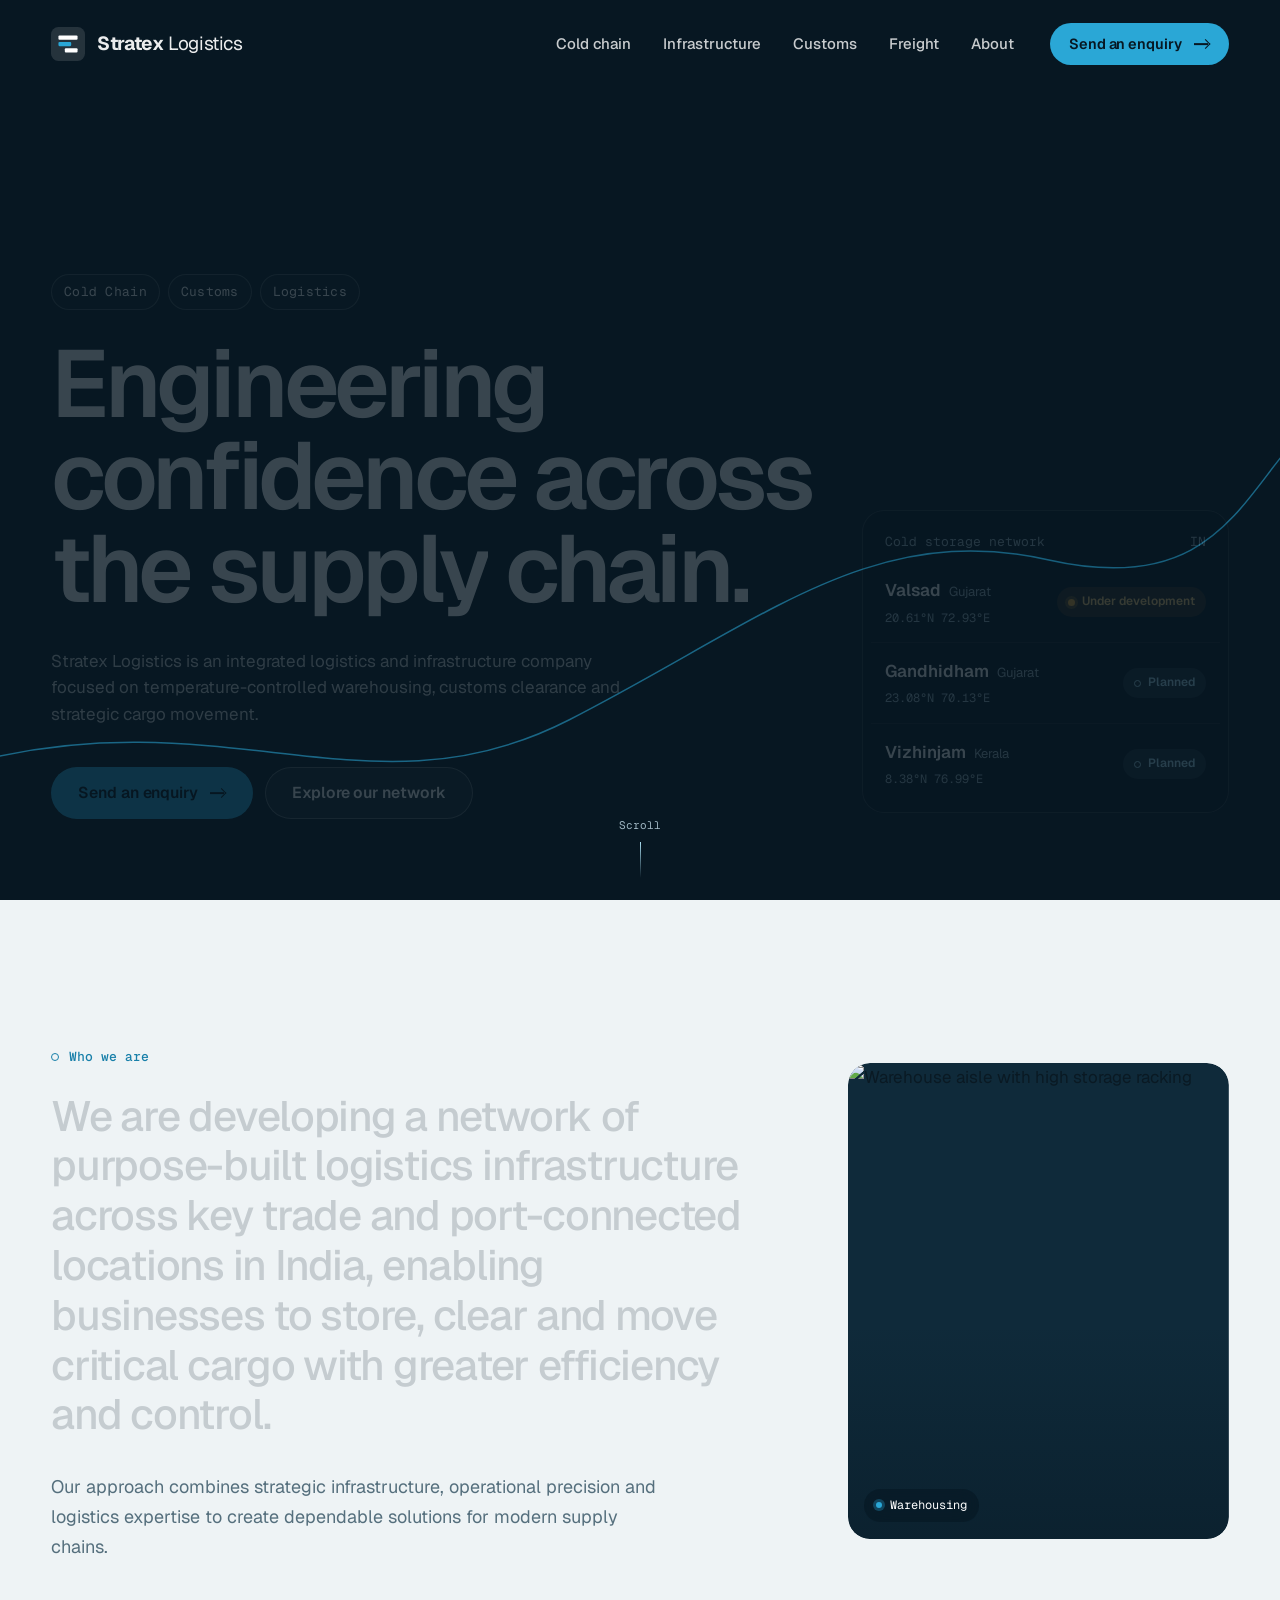
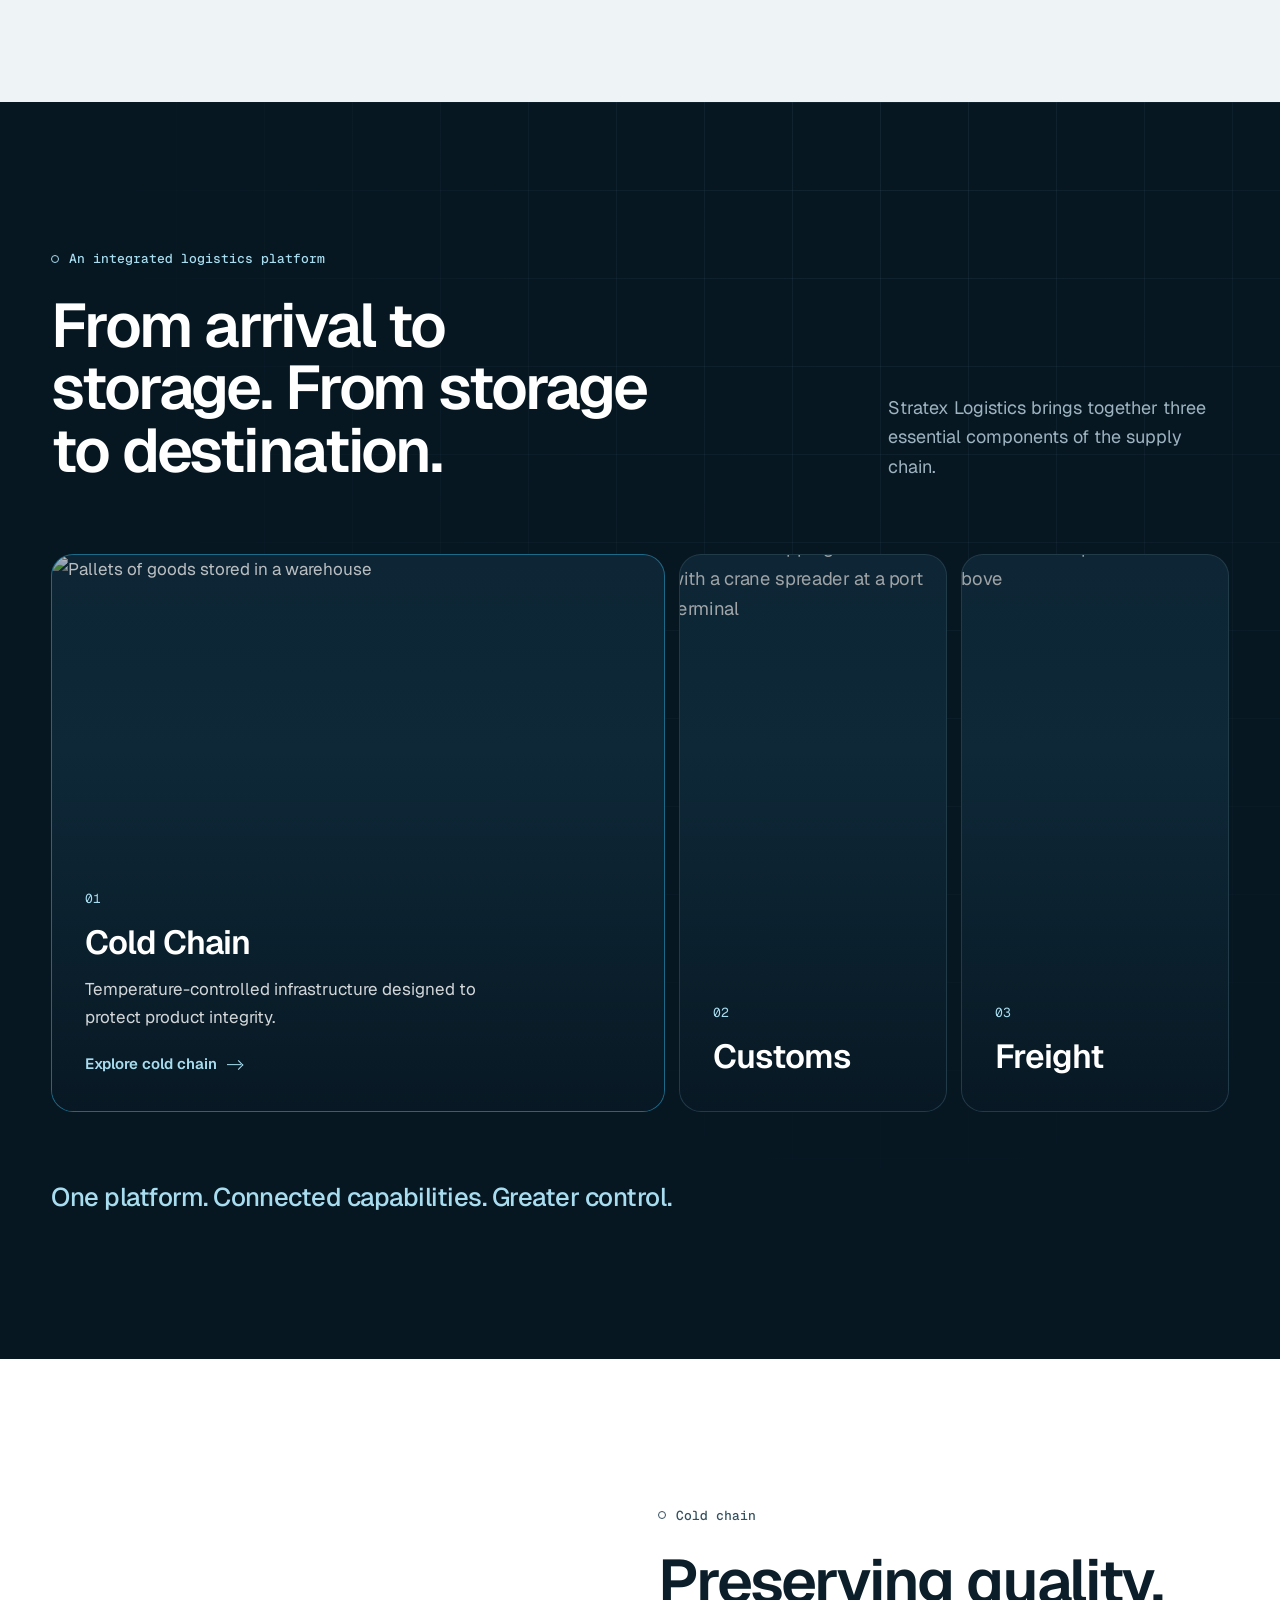
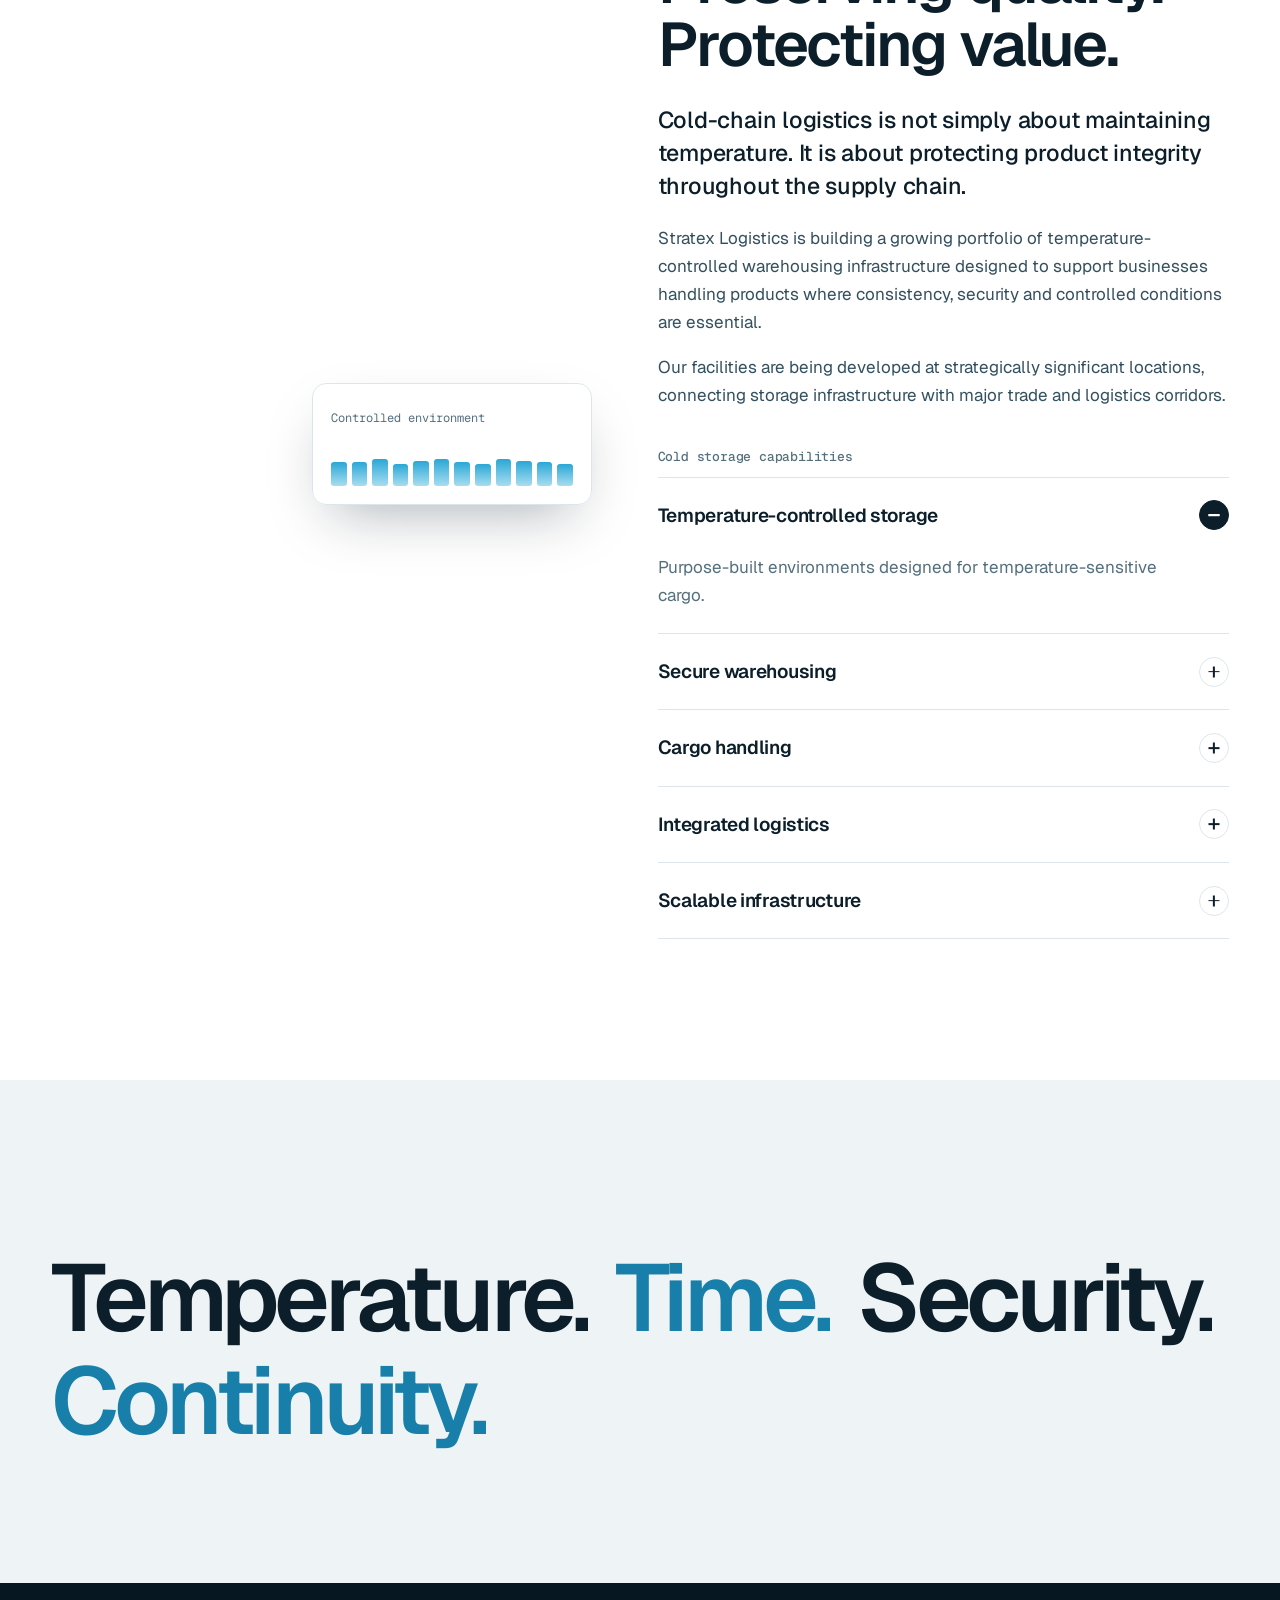
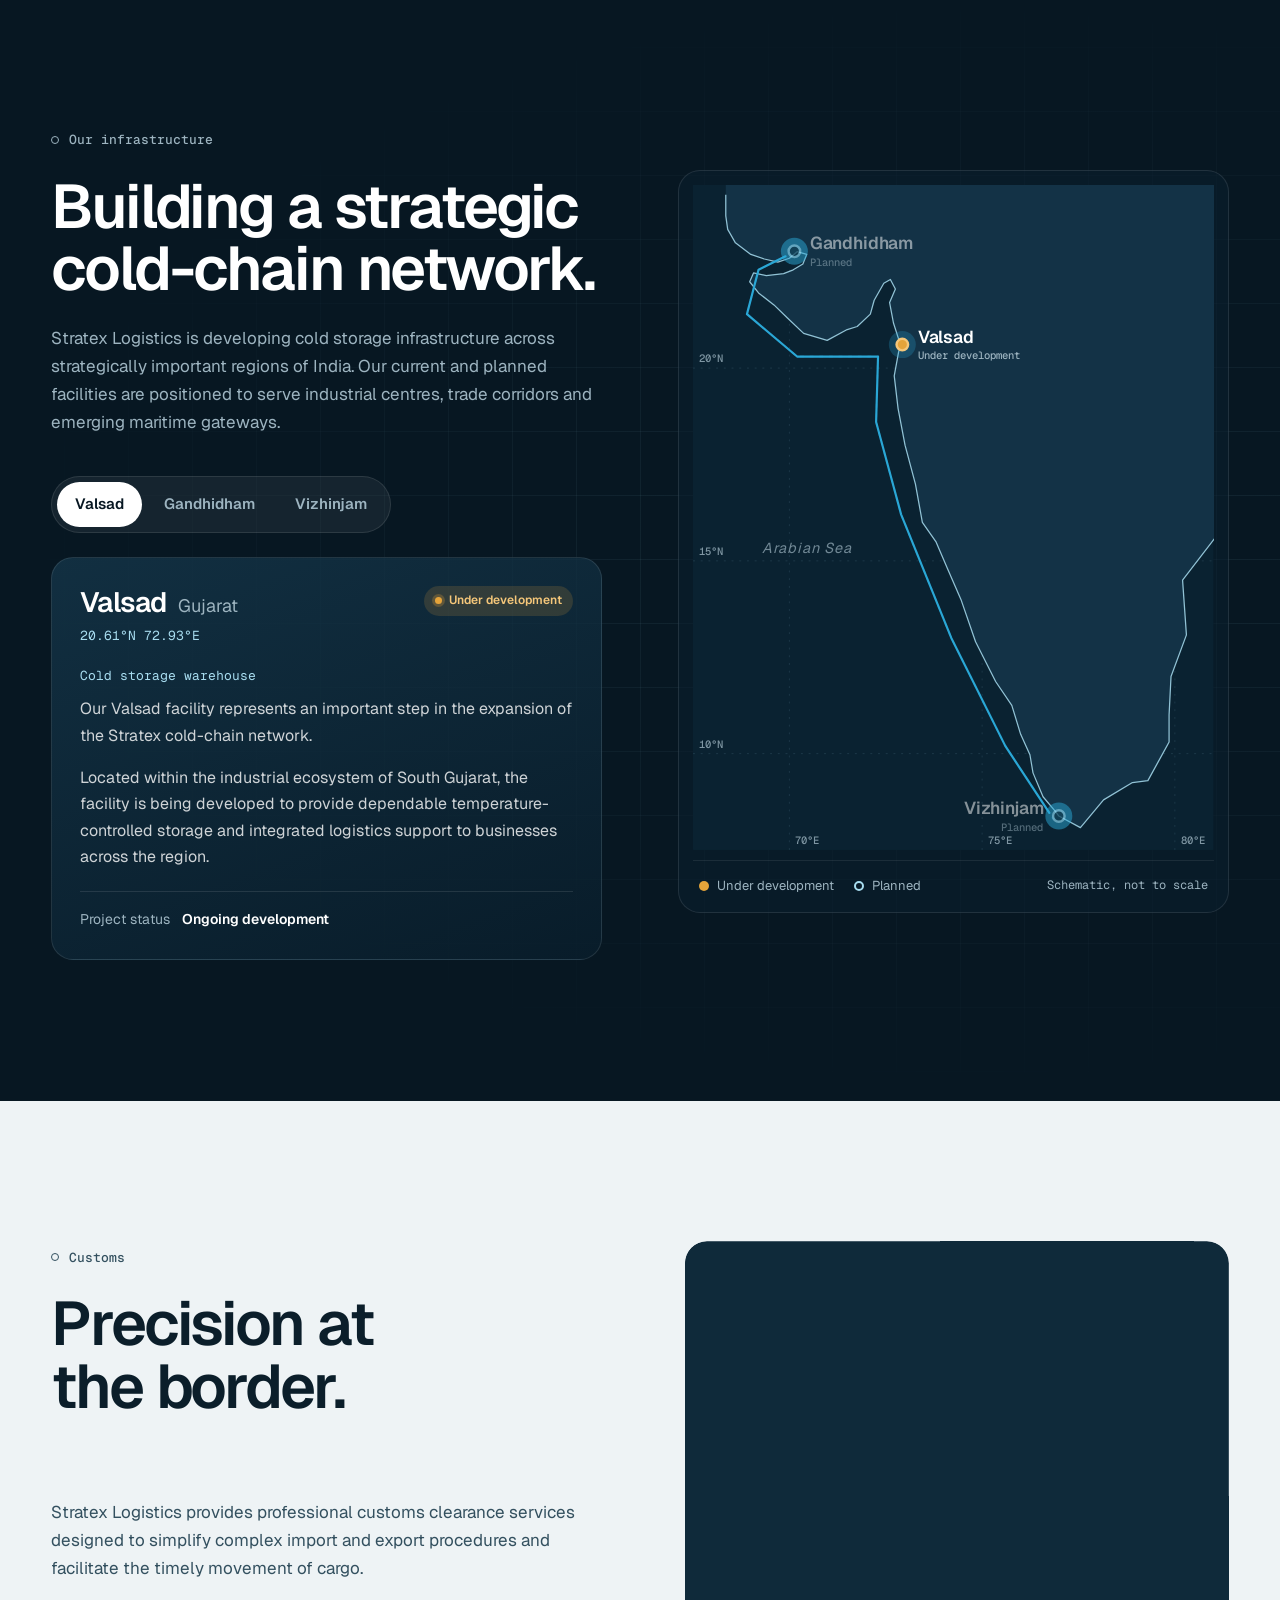
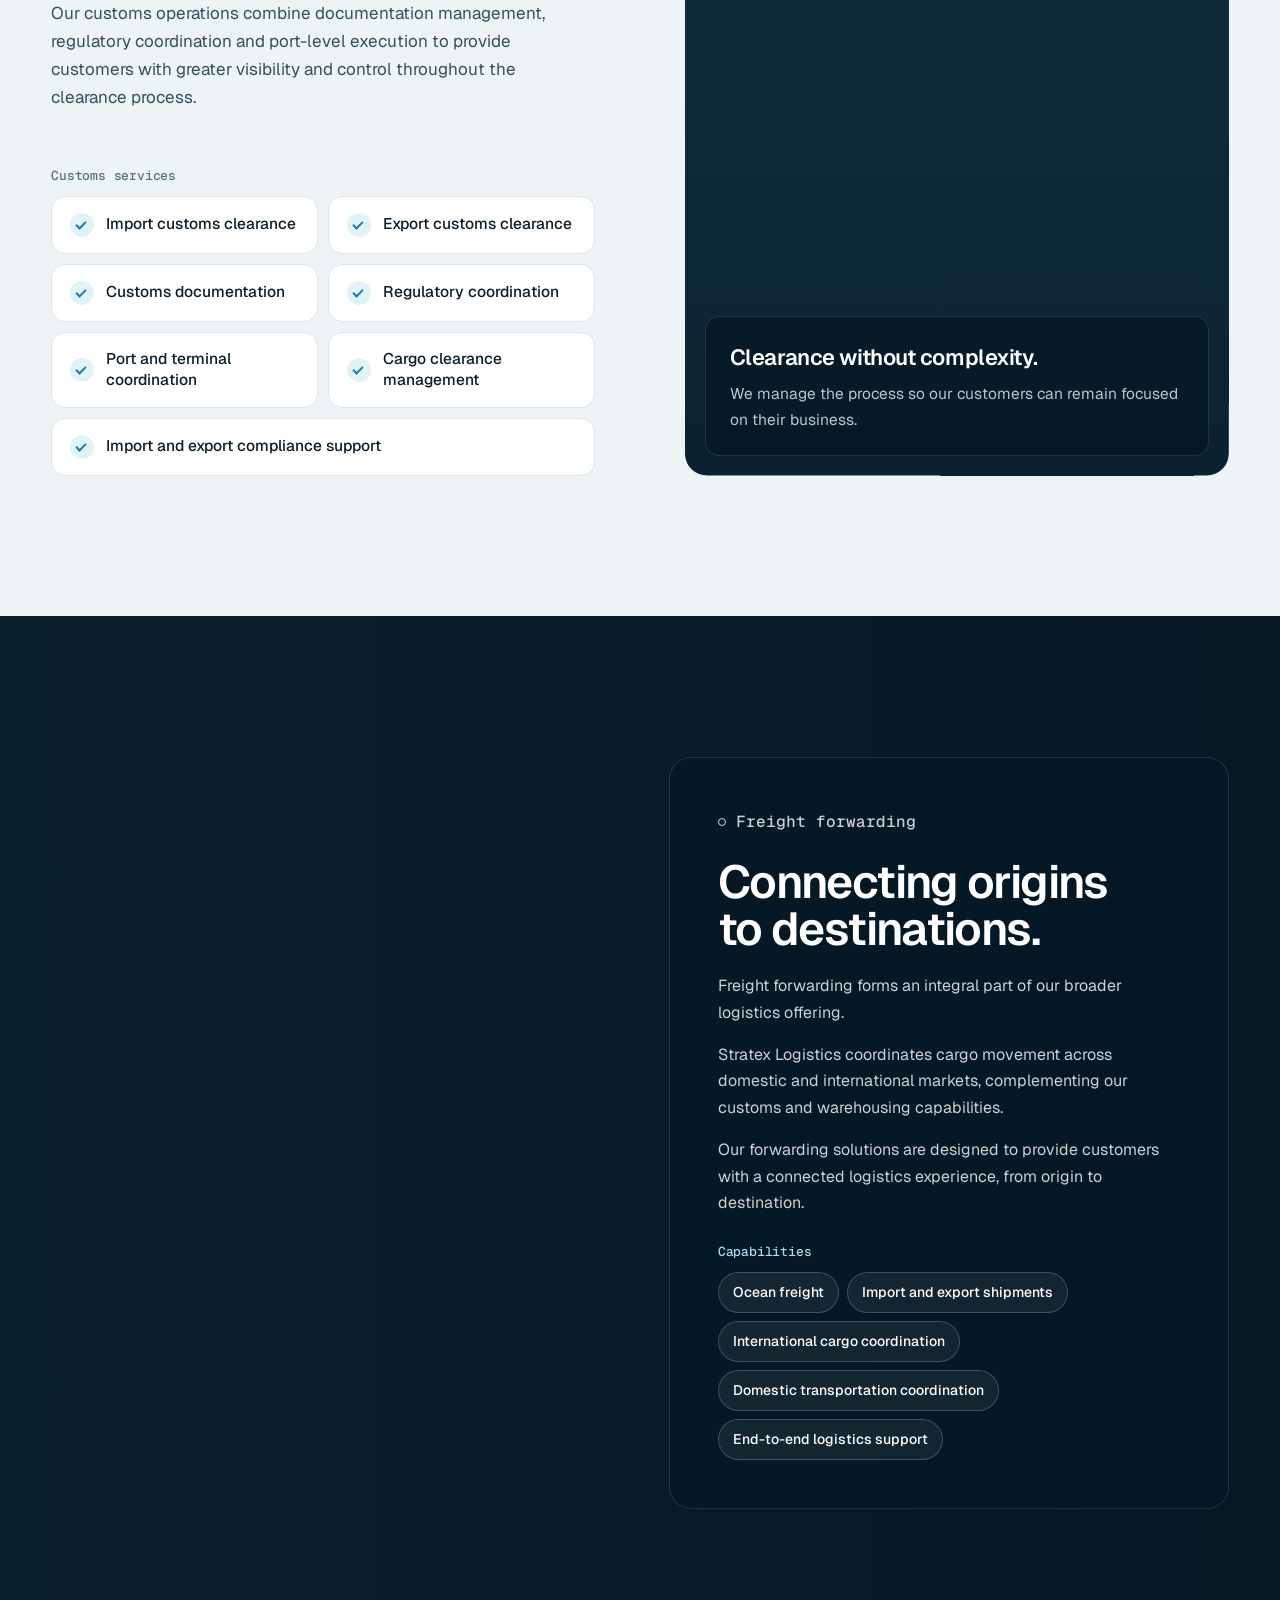
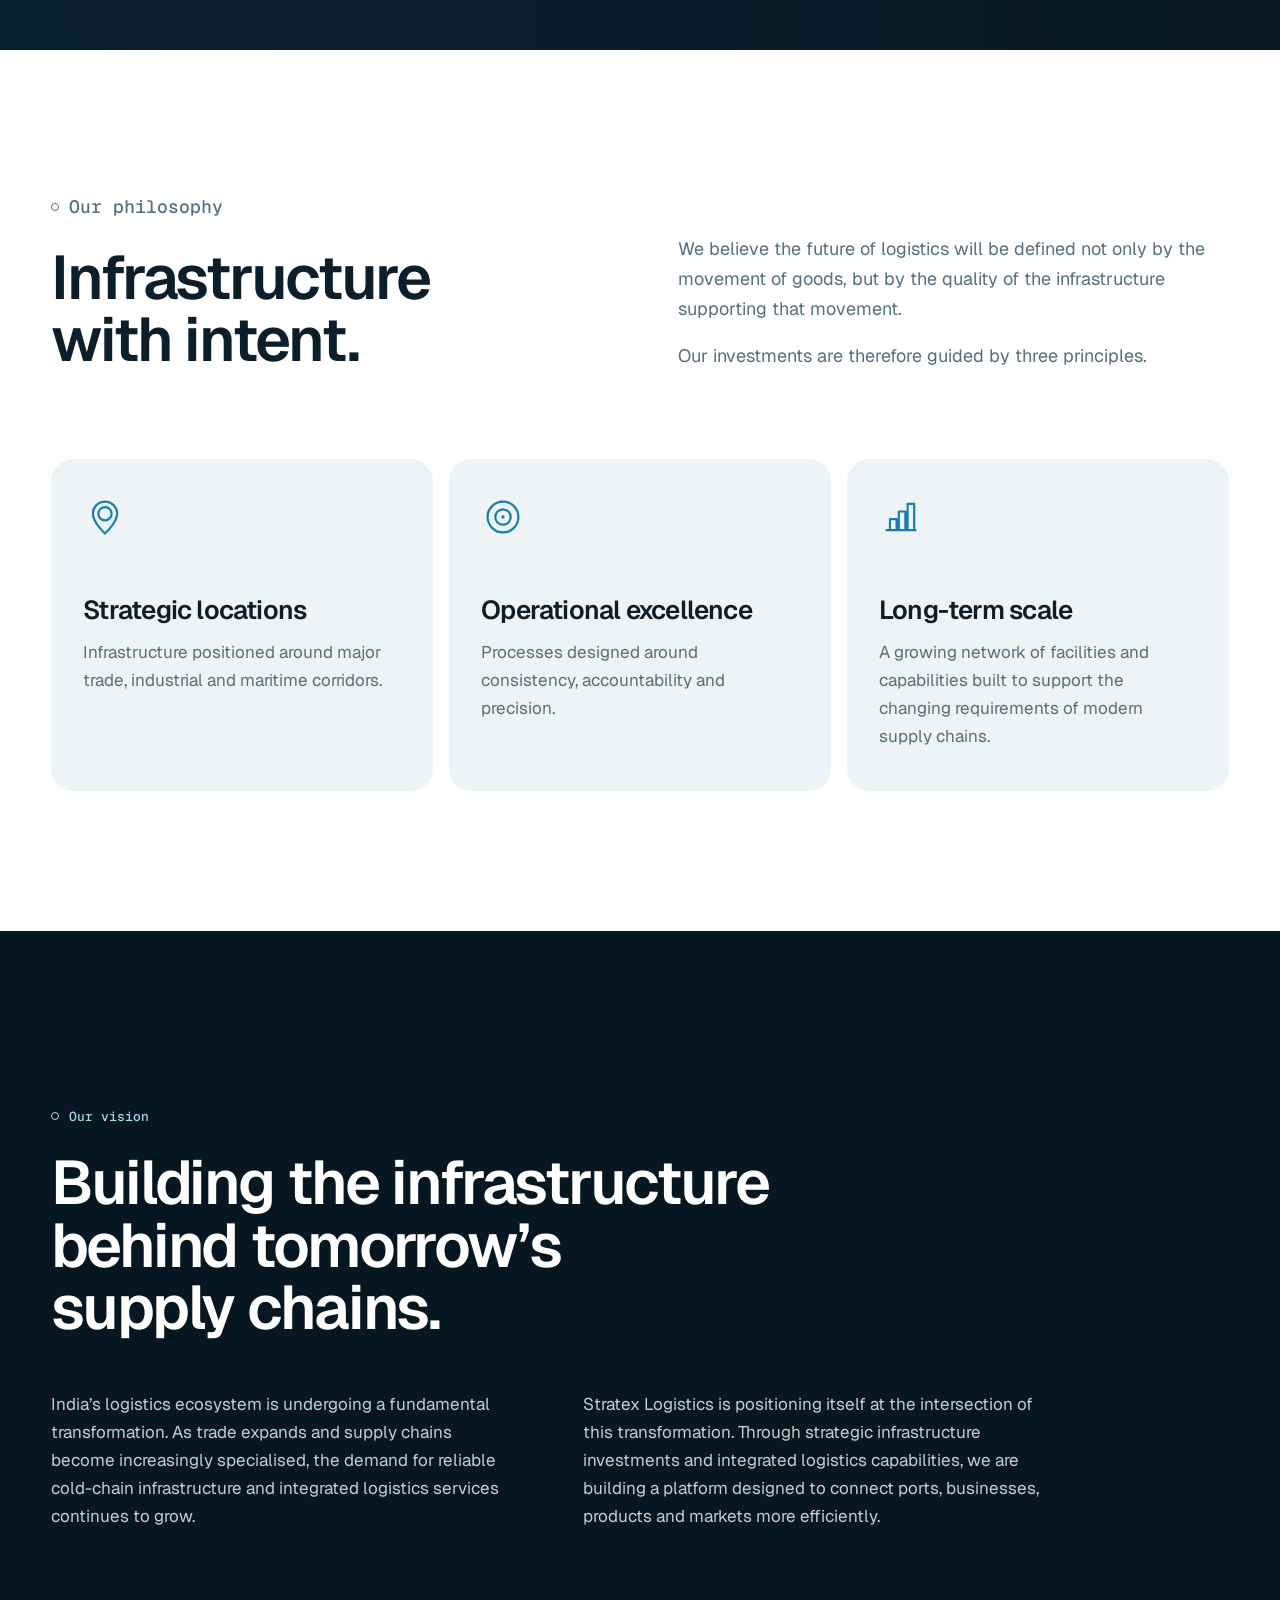
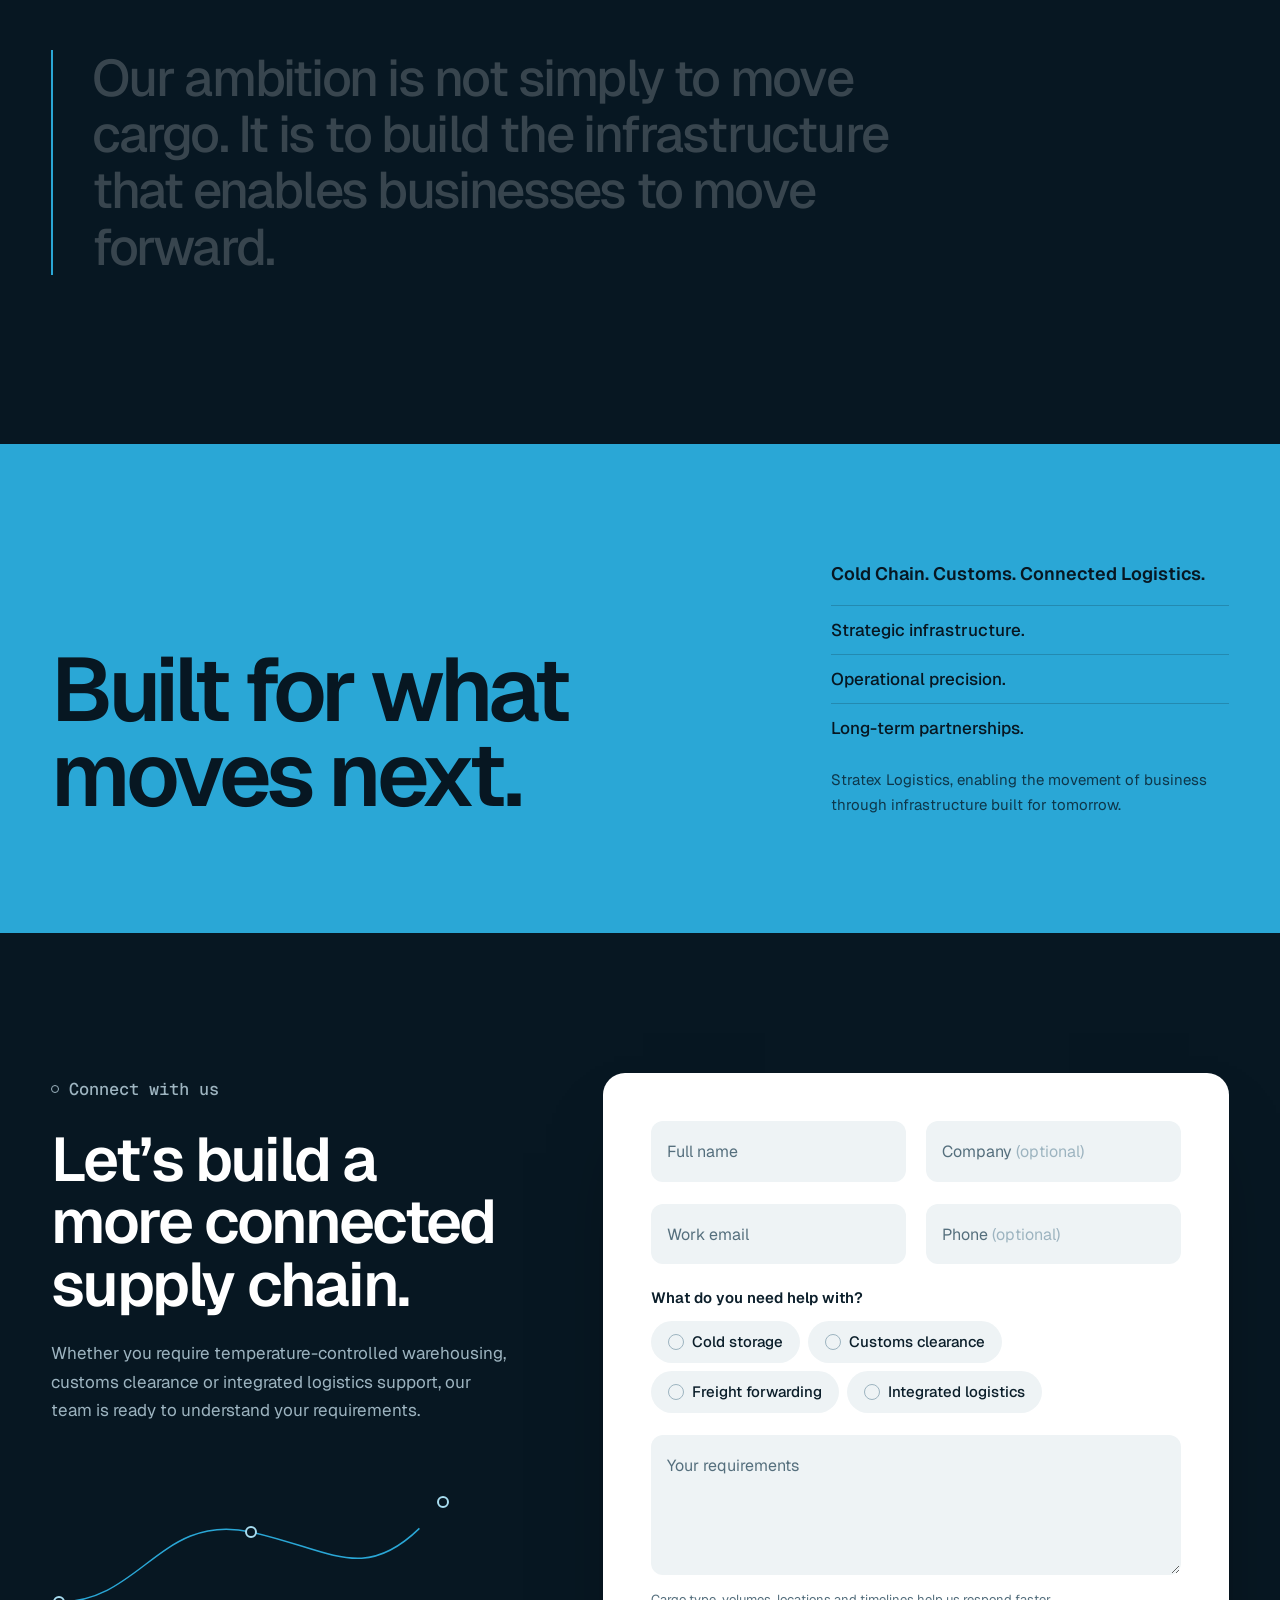
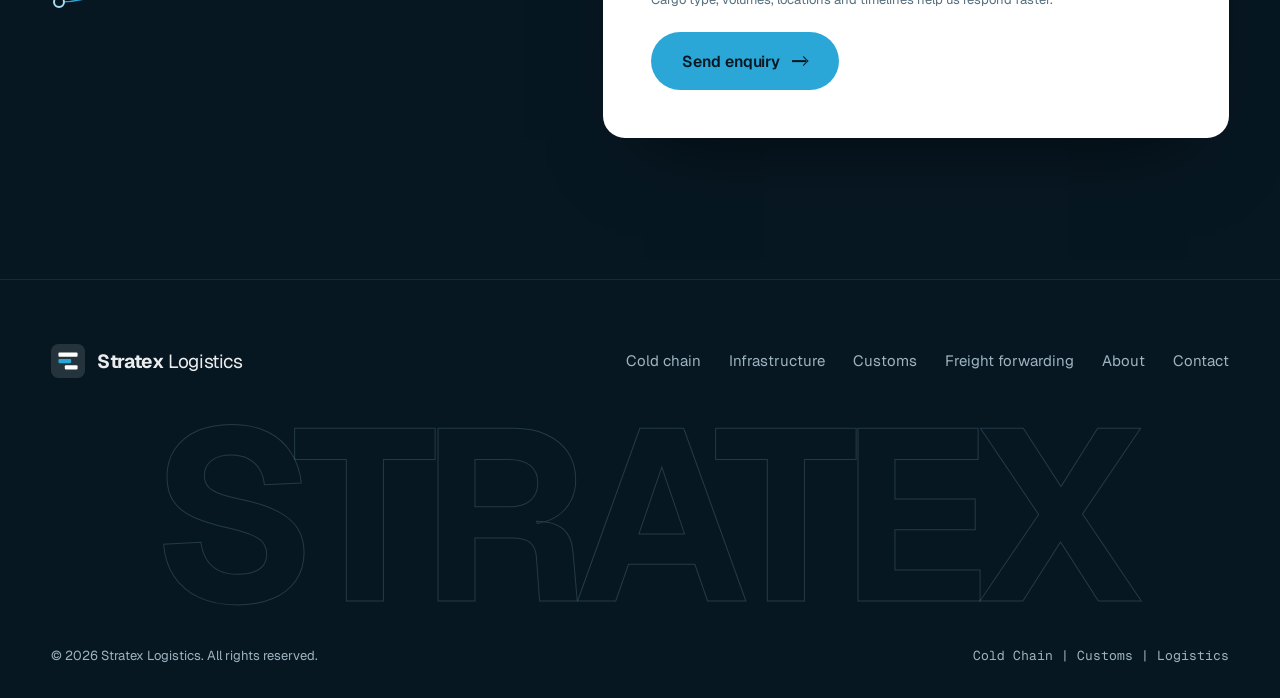
==== index.html @ 513c2341 "Initial site Co-Authored-By: Claude Opus 5.5 <noreply@anthropic.com>" ====
<!doctype html>
<html lang="en">
<head>
  <meta charset="utf-8">
  <meta name="viewport" content="width=device-width, initial-scale=1, viewport-fit=cover">
  <title>Stratex Logistics | Cold Chain, Customs and Freight Logistics in India</title>
  <meta name="description" content="Stratex Logistics is an integrated logistics and infrastructure company focused on temperature-controlled warehousing, customs clearance and strategic cargo movement across key trade and port-connected locations in India.">
  <link rel="canonical" href="https://stratexlogistics.com/">
  <meta name="theme-color" content="#071722">

  <meta property="og:type" content="website">
  <meta property="og:site_name" content="Stratex Logistics">
  <meta property="og:title" content="Stratex Logistics | Engineering confidence across the supply chain">
  <meta property="og:description" content="Temperature-controlled warehousing, customs clearance and freight forwarding across India's trade and port corridors.">
  <meta property="og:url" content="https://stratexlogistics.com/">
  <meta property="og:image" content="https://images.unsplash.com/photo-1508404999913-79a3a2e75437?auto=format&fit=crop&q=72&w=1200&h=630">
  <meta name="twitter:card" content="summary_large_image">

  <link rel="icon" href="favicon.svg" type="image/svg+xml">
  <link rel="preconnect" href="https://fonts.googleapis.com">
  <link rel="preconnect" href="https://fonts.gstatic.com" crossorigin>
  <link rel="preconnect" href="https://images.unsplash.com">
  <link href="https://fonts.googleapis.com/css2?family=Geist:wght@300..700&family=Geist+Mono:wght@400;500&display=swap" rel="stylesheet">
  <link rel="stylesheet" href="styles.css">

  <script>
    document.documentElement.classList.add('js');
    if (!window.matchMedia('(prefers-reduced-motion: reduce)').matches) document.documentElement.classList.add('motion');
  </script>

  <script type="application/ld+json">
  {
    "@context": "https://schema.org",
    "@graph": [
      {
        "@type": "Organization",
        "@id": "https://stratexlogistics.com/#org",
        "name": "Stratex Logistics",
        "url": "https://stratexlogistics.com/",
        "logo": "https://stratexlogistics.com/favicon.svg",
        "slogan": "Built for what moves next.",
        "description": "Integrated logistics and infrastructure company focused on temperature-controlled warehousing, customs clearance and strategic cargo movement in India."
      },
      {
        "@type": "WebSite",
        "url": "https://stratexlogistics.com/",
        "name": "Stratex Logistics",
        "publisher": { "@id": "https://stratexlogistics.com/#org" }
      },
      { "@type": "Service", "serviceType": "Cold chain and temperature-controlled warehousing", "provider": { "@id": "https://stratexlogistics.com/#org" }, "areaServed": "IN" },
      { "@type": "Service", "serviceType": "Customs clearance", "provider": { "@id": "https://stratexlogistics.com/#org" }, "areaServed": "IN" },
      { "@type": "Service", "serviceType": "Freight forwarding", "provider": { "@id": "https://stratexlogistics.com/#org" }, "areaServed": "IN" }
    ]
  }
  </script>
</head>
<body>
  <a class="skip" href="#main">Skip to content</a>

  <!-- ============ HEADER ============ -->
  <header class="header" id="header">
    <div class="wrap header-inner">
      <a class="brand" href="#top" aria-label="Stratex Logistics home">
        <svg class="brand-mark" viewBox="0 0 32 32" aria-hidden="true"><rect width="32" height="32" rx="7" fill="currentColor" opacity=".12"/><rect x="7" y="8" width="18" height="4" rx="1" fill="currentColor"/><rect x="7" y="14" width="12" height="4" rx="1" fill="#2AA7D6"/><rect x="13" y="20" width="12" height="4" rx="1" fill="currentColor"/></svg>
        <span class="brand-text"><strong>Stratex</strong> Logistics</span>
      </a>

      <nav class="nav" id="nav" aria-label="Main">
        <ul class="nav-list">
          <li><a href="#cold-chain" data-nav>Cold chain</a></li>
          <li><a href="#infrastructure" data-nav>Infrastructure</a></li>
          <li><a href="#customs" data-nav>Customs</a></li>
          <li><a href="#freight" data-nav>Freight</a></li>
          <li><a href="#about" data-nav>About</a></li>
        </ul>
        <span class="nav-indicator" aria-hidden="true"></span>
        <a class="btn btn-accent btn-sm nav-cta" href="#contact">Send an enquiry <span class="arrow" aria-hidden="true"></span></a>
      </nav>

      <button class="menu-btn" id="menu-btn" aria-expanded="false" aria-controls="nav">
        <span class="menu-lines" aria-hidden="true"></span><span class="sr-only">Menu</span>
      </button>
    </div>
  </header>

  <main id="main">

    <!-- ============ HERO ============ -->
    <section class="hero" id="top" aria-labelledby="hero-title">
      <div class="hero-media" aria-hidden="true">
        <img src="https://images.unsplash.com/photo-1508404999913-79a3a2e75437?auto=format&fit=crop&q=72&w=1600" srcset="https://images.unsplash.com/photo-1508404999913-79a3a2e75437?auto=format&fit=crop&q=72&w=640 640w, https://images.unsplash.com/photo-1508404999913-79a3a2e75437?auto=format&fit=crop&q=72&w=1024 1024w, https://images.unsplash.com/photo-1508404999913-79a3a2e75437?auto=format&fit=crop&q=72&w=1600 1600w, https://images.unsplash.com/photo-1508404999913-79a3a2e75437?auto=format&fit=crop&q=72&w=2400 2400w" sizes="100vw" alt="" loading="eager" decoding="async" fetchpriority="high">
      </div>
      <div class="hero-shade" aria-hidden="true"></div>

      <svg class="hero-route" viewBox="0 0 1440 900" preserveAspectRatio="none" aria-hidden="true">
        <path class="hero-route-path" pathLength="1" stroke-dashoffset="1" d="M-20,760 C260,700 420,820 640,720 S980,520 1180,560 S1400,480 1480,420"/>
        <circle class="hero-route-dot" r="4"/>
      </svg>

      <div class="wrap hero-inner">
        <div class="hero-copy">
          <p class="hero-eyebrow" data-hero="eyebrow">
            <span>Cold Chain</span><span>Customs</span><span>Logistics</span>
          </p>
          <h1 id="hero-title" class="hero-title" data-split>Engineering confidence across the supply chain.</h1>
          <p class="hero-lede" data-hero="lede">Stratex Logistics is an integrated logistics and infrastructure company focused on temperature-controlled warehousing, customs clearance and strategic cargo movement.</p>
          <div class="hero-actions" data-hero="cta">
            <a class="btn btn-accent" href="#contact">Send an enquiry <span class="arrow" aria-hidden="true"></span></a>
            <a class="btn btn-glass" href="#infrastructure">Explore our network</a>
          </div>
        </div>

        <aside class="manifest" data-hero="manifest" aria-label="Cold storage network at a glance">
          <div class="manifest-head">
            <span>Cold storage network</span>
            <span class="mono">IN</span>
          </div>
          <ol class="manifest-list">
            <li>
              <a href="#infrastructure" data-site-link="valsad">
                <span class="m-name">Valsad<small>Gujarat</small></span>
                <span class="m-coord mono">20.61°N 72.93°E</span>
                <span class="pill pill-dev">Under development</span>
              </a>
            </li>
            <li>
              <a href="#infrastructure" data-site-link="gandhidham">
                <span class="m-name">Gandhidham<small>Gujarat</small></span>
                <span class="m-coord mono">23.08°N 70.13°E</span>
                <span class="pill pill-planned">Planned</span>
              </a>
            </li>
            <li>
              <a href="#infrastructure" data-site-link="vizhinjam">
                <span class="m-name">Vizhinjam<small>Kerala</small></span>
                <span class="m-coord mono">8.38°N 76.99°E</span>
                <span class="pill pill-planned">Planned</span>
              </a>
            </li>
          </ol>
        </aside>
      </div>

      <a class="scroll-cue" href="#intro" data-hero="cue"><span class="mono">Scroll</span><span class="scroll-line" aria-hidden="true"></span></a>
    </section>

    <!-- ============ INTRO ============ -->
    <section class="intro" id="intro" aria-label="Introduction">
      <div class="wrap intro-grid">
        <div class="intro-text">
          <p class="tag" data-reveal>Who we are</p>
          <p class="scrub" data-scrub>We are developing a network of purpose-built logistics infrastructure across key trade and port-connected locations in India, enabling businesses to store, clear and move critical cargo with greater efficiency and control.</p>
          <p class="intro-sub" data-reveal>Our approach combines strategic infrastructure, operational precision and logistics expertise to create dependable solutions for modern supply chains.</p>
        </div>
        <figure class="intro-figure img-frame" data-reveal-img>
          <img src="https://images.unsplash.com/photo-1749244768351-2726dc23d26c?auto=format&fit=crop&q=72&w=1600" srcset="https://images.unsplash.com/photo-1749244768351-2726dc23d26c?auto=format&fit=crop&q=72&w=640 640w, https://images.unsplash.com/photo-1749244768351-2726dc23d26c?auto=format&fit=crop&q=72&w=1024 1024w, https://images.unsplash.com/photo-1749244768351-2726dc23d26c?auto=format&fit=crop&q=72&w=1600 1600w, https://images.unsplash.com/photo-1749244768351-2726dc23d26c?auto=format&fit=crop&q=72&w=2400 2400w" sizes="(max-width: 960px) 100vw, 34vw" alt="Warehouse aisle with high storage racking" loading="lazy" decoding="async">
          <figcaption class="img-label mono"><span class="blink" aria-hidden="true"></span>Warehousing</figcaption>
        </figure>
      </div>
    </section>

    <!-- ============ PLATFORM / SERVICES ============ -->
    <section class="platform" id="services" aria-labelledby="platform-title">
      <div class="wrap">
        <div class="platform-head">
          <div>
            <p class="tag tag-light" data-reveal>An integrated logistics platform</p>
            <h2 id="platform-title" data-reveal>From arrival to storage. From storage to destination.</h2>
          </div>
          <p class="platform-intro" data-reveal>Stratex Logistics brings together three essential components of the supply chain.</p>
        </div>

        <div class="panels" data-panels>
          <a class="panel is-active" href="#cold-chain" data-panel>
            <div class="panel-media"><img src="https://images.unsplash.com/photo-1741655262435-4890ab9918fa?auto=format&fit=crop&q=72&w=1600" srcset="https://images.unsplash.com/photo-1741655262435-4890ab9918fa?auto=format&fit=crop&q=72&w=640 640w, https://images.unsplash.com/photo-1741655262435-4890ab9918fa?auto=format&fit=crop&q=72&w=1024 1024w, https://images.unsplash.com/photo-1741655262435-4890ab9918fa?auto=format&fit=crop&q=72&w=1600 1600w, https://images.unsplash.com/photo-1741655262435-4890ab9918fa?auto=format&fit=crop&q=72&w=2400 2400w" sizes="(max-width: 960px) 100vw, 50vw" alt="Pallets of goods stored in a warehouse" loading="lazy" decoding="async"></div>
            <div class="panel-body">
              <span class="panel-index mono">01</span>
              <h3>Cold Chain</h3>
              <div class="panel-more"><div><p>Temperature-controlled infrastructure designed to protect product integrity.</p>
              <span class="panel-link">Explore cold chain <span class="arrow" aria-hidden="true"></span></span></div></div>
            </div>
          </a>
          <a class="panel" href="#customs" data-panel>
            <div class="panel-media"><img src="https://images.unsplash.com/photo-1703227373720-cff89520dd31?auto=format&fit=crop&q=72&w=1600" srcset="https://images.unsplash.com/photo-1703227373720-cff89520dd31?auto=format&fit=crop&q=72&w=640 640w, https://images.unsplash.com/photo-1703227373720-cff89520dd31?auto=format&fit=crop&q=72&w=1024 1024w, https://images.unsplash.com/photo-1703227373720-cff89520dd31?auto=format&fit=crop&q=72&w=1600 1600w, https://images.unsplash.com/photo-1703227373720-cff89520dd31?auto=format&fit=crop&q=72&w=2400 2400w" sizes="(max-width: 960px) 100vw, 50vw" alt="Stacked shipping containers with a crane spreader at a port terminal" loading="lazy" decoding="async"></div>
            <div class="panel-body">
              <span class="panel-index mono">02</span>
              <h3>Customs</h3>
              <div class="panel-more"><div><p>Specialised clearance capabilities designed to simplify international trade.</p>
              <span class="panel-link">Explore customs <span class="arrow" aria-hidden="true"></span></span></div></div>
            </div>
          </a>
          <a class="panel" href="#freight" data-panel>
            <div class="panel-media"><img src="https://images.unsplash.com/photo-1724597500306-a4cbb7d1324e?auto=format&fit=crop&q=72&w=1600" srcset="https://images.unsplash.com/photo-1724597500306-a4cbb7d1324e?auto=format&fit=crop&q=72&w=640 640w, https://images.unsplash.com/photo-1724597500306-a4cbb7d1324e?auto=format&fit=crop&q=72&w=1024 1024w, https://images.unsplash.com/photo-1724597500306-a4cbb7d1324e?auto=format&fit=crop&q=72&w=1600 1600w, https://images.unsplash.com/photo-1724597500306-a4cbb7d1324e?auto=format&fit=crop&q=72&w=2400 2400w" sizes="(max-width: 960px) 100vw, 50vw" alt="Container ship at sea seen from above" loading="lazy" decoding="async"></div>
            <div class="panel-body">
              <span class="panel-index mono">03</span>
              <h3>Freight</h3>
              <div class="panel-more"><div><p>Coordinated cargo movement connecting origin, destination and every critical point in between.</p>
              <span class="panel-link">Explore freight <span class="arrow" aria-hidden="true"></span></span></div></div>
            </div>
          </a>
        </div>

        <p class="platform-tagline" data-reveal>One platform. Connected capabilities. Greater control.</p>
      </div>
    </section>

    <!-- ============ COLD CHAIN ============ -->
    <section class="cold" id="cold-chain" aria-labelledby="cold-title">
      <div class="wrap cold-grid">
        <div class="cold-media">
          <figure class="img-frame cold-figure" data-reveal-img data-parallax>
            <img src="https://images.unsplash.com/photo-1741655262435-4890ab9918fa?auto=format&fit=crop&q=72&w=1600" srcset="https://images.unsplash.com/photo-1741655262435-4890ab9918fa?auto=format&fit=crop&q=72&w=640 640w, https://images.unsplash.com/photo-1741655262435-4890ab9918fa?auto=format&fit=crop&q=72&w=1024 1024w, https://images.unsplash.com/photo-1741655262435-4890ab9918fa?auto=format&fit=crop&q=72&w=1600 1600w, https://images.unsplash.com/photo-1741655262435-4890ab9918fa?auto=format&fit=crop&q=72&w=2400 2400w" sizes="(max-width: 960px) 100vw, 45vw" alt="Pallets of goods stored in a warehouse" loading="lazy" decoding="async">
          </figure>
          <div class="temp-card" data-reveal aria-hidden="true">
            <span class="mono">Controlled environment</span>
            <div class="temp-bars"><i></i><i></i><i></i><i></i><i></i><i></i><i></i><i></i><i></i><i></i><i></i><i></i></div>
          </div>
        </div>

        <div class="cold-content">
          <p class="tag" data-reveal>Cold chain</p>
          <h2 id="cold-title" data-reveal>Preserving quality. Protecting value.</h2>
          <p class="statement" data-reveal>Cold-chain logistics is not simply about maintaining temperature. It is about protecting product integrity throughout the supply chain.</p>
          <p data-reveal>Stratex Logistics is building a growing portfolio of temperature-controlled warehousing infrastructure designed to support businesses handling products where consistency, security and controlled conditions are essential.</p>
          <p data-reveal>Our facilities are being developed at strategically significant locations, connecting storage infrastructure with major trade and logistics corridors.</p>

          <h3 class="list-head" data-reveal>Cold storage capabilities</h3>
          <div class="accordion" data-accordion data-reveal>
            <div class="acc-item">
              <h4><button class="acc-btn" aria-expanded="true" aria-controls="acc-1" id="acc-1-btn">Temperature-controlled storage<span class="acc-icon" aria-hidden="true"></span></button></h4>
              <div class="acc-panel" id="acc-1" role="region" aria-labelledby="acc-1-btn"><p>Purpose-built environments designed for temperature-sensitive cargo.</p></div>
            </div>
            <div class="acc-item">
              <h4><button class="acc-btn" aria-expanded="false" aria-controls="acc-2" id="acc-2-btn">Secure warehousing<span class="acc-icon" aria-hidden="true"></span></button></h4>
              <div class="acc-panel" id="acc-2" role="region" aria-labelledby="acc-2-btn" hidden><p>Controlled facilities designed around product protection and operational reliability.</p></div>
            </div>
            <div class="acc-item">
              <h4><button class="acc-btn" aria-expanded="false" aria-controls="acc-3" id="acc-3-btn">Cargo handling<span class="acc-icon" aria-hidden="true"></span></button></h4>
              <div class="acc-panel" id="acc-3" role="region" aria-labelledby="acc-3-btn" hidden><p>Structured inbound and outbound processes for efficient movement of goods.</p></div>
            </div>
            <div class="acc-item">
              <h4><button class="acc-btn" aria-expanded="false" aria-controls="acc-4" id="acc-4-btn">Integrated logistics<span class="acc-icon" aria-hidden="true"></span></button></h4>
              <div class="acc-panel" id="acc-4" role="region" aria-labelledby="acc-4-btn" hidden><p>Seamless coordination between warehousing, customs, transportation and distribution.</p></div>
            </div>
            <div class="acc-item">
              <h4><button class="acc-btn" aria-expanded="false" aria-controls="acc-5" id="acc-5-btn">Scalable infrastructure<span class="acc-icon" aria-hidden="true"></span></button></h4>
              <div class="acc-panel" id="acc-5" role="region" aria-labelledby="acc-5-btn" hidden><p>A growing network designed to support evolving customer requirements.</p></div>
            </div>
          </div>
        </div>
      </div>
    </section>

    <section class="matters" aria-labelledby="matters-title">
      <div class="wrap">
        <h2 id="matters-title" class="matters-title" data-reveal>Built around what matters.</h2>
        <ul class="matters-words" data-words>
          <li><span>Temperature.</span></li>
          <li><span>Time.</span></li>
          <li><span>Security.</span></li>
          <li><span>Continuity.</span></li>
        </ul>
      </div>
    </section>

    <!-- ============ INFRASTRUCTURE ============ -->
    <section class="network" id="infrastructure" aria-labelledby="network-title">
      <div class="network-grid-bg" aria-hidden="true"></div>
      <div class="wrap network-grid">
        <div class="network-copy">
          <p class="tag tag-light" data-reveal>Our infrastructure</p>
          <h2 id="network-title" data-reveal>Building a strategic cold-chain network.</h2>
          <p data-reveal>Stratex Logistics is developing cold storage infrastructure across strategically important regions of India. Our current and planned facilities are positioned to serve industrial centres, trade corridors and emerging maritime gateways.</p>

          <div class="sites" data-reveal>
            <div class="site-tabs" role="tablist" aria-label="Facilities">
              <button role="tab" id="tab-valsad" aria-controls="site-valsad" aria-selected="true" data-site="valsad">Valsad</button>
              <button role="tab" id="tab-gandhidham" aria-controls="site-gandhidham" aria-selected="false" tabindex="-1" data-site="gandhidham">Gandhidham</button>
              <button role="tab" id="tab-vizhinjam" aria-controls="site-vizhinjam" aria-selected="false" tabindex="-1" data-site="vizhinjam">Vizhinjam</button>
            </div>

            <article class="site-panel" role="tabpanel" id="site-valsad" aria-labelledby="tab-valsad">
              <header class="site-head">
                <div>
                  <h3>Valsad <span>Gujarat</span></h3>
                  <p class="mono site-coord">20.61°N 72.93°E</p>
                </div>
                <span class="pill pill-dev">Under development</span>
              </header>
              <p class="site-type">Cold storage warehouse</p>
              <p>Our Valsad facility represents an important step in the expansion of the Stratex cold-chain network.</p>
              <p>Located within the industrial ecosystem of South Gujarat, the facility is being developed to provide dependable temperature-controlled storage and integrated logistics support to businesses across the region.</p>
              <dl class="site-status"><dt>Project status</dt><dd>Ongoing development</dd></dl>
            </article>

            <article class="site-panel" role="tabpanel" id="site-gandhidham" aria-labelledby="tab-gandhidham" hidden>
              <header class="site-head">
                <div>
                  <h3>Gandhidham <span>Gujarat</span></h3>
                  <p class="mono site-coord">23.08°N 70.13°E</p>
                </div>
                <span class="pill pill-planned">Planned infrastructure</span>
              </header>
              <p class="site-type">Cold storage warehouse</p>
              <p>Gandhidham forms a key component of Stratex Logistics’ future infrastructure strategy.</p>
              <p>Our planned cold storage facility is intended to strengthen temperature-controlled logistics capabilities within the wider Kutch and Gujarat trade corridor, supporting cargo connected to the region’s industrial and maritime ecosystem.</p>
              <dl class="site-status"><dt>Project status</dt><dd>Future development</dd></dl>
            </article>

            <article class="site-panel" role="tabpanel" id="site-vizhinjam" aria-labelledby="tab-vizhinjam" hidden>
              <header class="site-head">
                <div>
                  <h3>Vizhinjam <span>Kerala</span></h3>
                  <p class="mono site-coord">8.38°N 76.99°E</p>
                </div>
                <span class="pill pill-planned">Planned infrastructure</span>
              </header>
              <p class="site-type">Cold storage warehouse</p>
              <p>Stratex Logistics is planning a temperature-controlled warehousing facility in Vizhinjam, Thiruvananthapuram.</p>
              <p>Positioned within an emerging maritime gateway, the proposed facility forms part of our long-term strategy to develop specialised cold-chain infrastructure along India’s evolving coastal trade network. The project is intended to support importers, exporters, distributors and businesses requiring dependable temperature-controlled storage and logistics connectivity.</p>
              <dl class="site-status"><dt>Project status</dt><dd>Future development</dd></dl>
            </article>
          </div>
        </div>

        <figure class="network-map" data-map>
          <svg class="chart" viewBox="0 0 540 690" role="img" aria-labelledby="chart-title chart-desc" xmlns="http://www.w3.org/2000/svg">
<title id="chart-title">Stratex Logistics cold storage sites on India's west coast</title>
<desc id="chart-desc">Schematic chart showing Gandhidham and Valsad in Gujarat and Vizhinjam in Kerala, linked by a coastal sea route.</desc>
<rect class="water" width="540" height="690"/>
<g class="grid">
<line x1="0" y1="590.0" x2="540" y2="590.0"/><text x="6" y="584.0">10°N</text>
<line x1="0" y1="390.0" x2="540" y2="390.0"/><text x="6" y="384.0">15°N</text>
<line x1="0" y1="190.0" x2="540" y2="190.0"/><text x="6" y="184.0">20°N</text>
<line x1="100.0" y1="0" x2="100.0" y2="690"/><text x="106.0" y="684">70°E</text>
<line x1="300.0" y1="0" x2="300.0" y2="690"/><text x="306.0" y="684">75°E</text>
<line x1="500.0" y1="0" x2="500.0" y2="690"/><text x="506.0" y="684">80°E</text>
</g>
<path class="land" d="M34.0,0 L34.0,10.0 L34.0,32.0 L36.0,46.0 L44.0,60.0 L60.0,72.0 L74.0,76.8 L88.0,80.0 L100.0,76.0 L108.0,69.2 L118.0,72.0 L114.0,82.0 L104.0,88.0 L94.0,92.0 L76.0,94.0 L62.8,91.2 L58.8,100.4 L68.0,112.0 L84.0,124.4 L98.0,138.0 L114.8,154.0 L139.2,161.2 L160.0,150.0 L170.4,146.8 L184.0,134.0 L188.0,119.6 L198.0,102.0 L204.8,98.0 L210.0,108.0 L204.0,122.0 L208.0,143.2 L215.2,165.6 L213.2,174.0 L208.8,198.0 L212.8,232.0 L220.0,270.0 L230.8,310.4 L238.0,350.0 L252.0,370.0 L264.0,398.0 L278.0,430.0 L293.2,474.0 L314.0,515.2 L330.8,540.0 L340.0,570.0 L349.6,591.2 L352.8,610.0 L363.2,634.8 L376.0,650.0 L379.6,654.8 L402.0,666.8 L426.0,638.0 L456.0,620.0 L472.0,618.0 L494.0,578.0 L494.0,550.0 L496.0,510.0 L512.0,466.8 L508.0,410.0 L548.0,358.0 L548,358.0 L548,0 Z"/>
<path class="coast" d="M34.0,10.0 L34.0,32.0 L36.0,46.0 L44.0,60.0 L60.0,72.0 L74.0,76.8 L88.0,80.0 L100.0,76.0 L108.0,69.2 L118.0,72.0 L114.0,82.0 L104.0,88.0 L94.0,92.0 L76.0,94.0 L62.8,91.2 L58.8,100.4 L68.0,112.0 L84.0,124.4 L98.0,138.0 L114.8,154.0 L139.2,161.2 L160.0,150.0 L170.4,146.8 L184.0,134.0 L188.0,119.6 L198.0,102.0 L204.8,98.0 L210.0,108.0 L204.0,122.0 L208.0,143.2 L215.2,165.6 L213.2,174.0 L208.8,198.0 L212.8,232.0 L220.0,270.0 L230.8,310.4 L238.0,350.0 L252.0,370.0 L264.0,398.0 L278.0,430.0 L293.2,474.0 L314.0,515.2 L330.8,540.0 L340.0,570.0 L349.6,591.2 L352.8,610.0 L363.2,634.8 L376.0,650.0 L379.6,654.8 L402.0,666.8 L426.0,638.0 L456.0,620.0 L472.0,618.0 L494.0,578.0 L494.0,550.0 L496.0,510.0 L512.0,466.8 L508.0,410.0 L548.0,358.0" pathLength="1"/>
<path class="route-base" d="M96.0,74.0 L68.0,88.0 L56.0,134.0 L108.0,178.0 L192.0,178.0 L190.0,246.0 L216.0,342.0 L268.0,470.0 L324.0,582.0 L374.0,658.0"/>
<path class="route" d="M96.0,74.0 L68.0,88.0 L56.0,134.0 L108.0,178.0 L192.0,178.0 L190.0,246.0 L216.0,342.0 L268.0,470.0 L324.0,582.0 L374.0,658.0" pathLength="1"/>
<text class="sea" x="72.0" y="382.0">Arabian Sea</text>
<g class="site planned" style="--i:0" data-site="gandhidham"><circle class="halo" cx="105.2" cy="68.8" r="14"/><circle class="dot" cx="105.2" cy="68.8" r="6"/><text class="site-name" x="121.2" y="66.8">Gandhidham</text><text class="site-status" x="121.2" y="83.8">Planned</text></g>
<g class="site dev" style="--i:1" data-site="valsad"><circle class="halo" cx="217.2" cy="165.6" r="14"/><circle class="dot" cx="217.2" cy="165.6" r="6"/><text class="site-name" x="233.2" y="163.6">Valsad</text><text class="site-status" x="233.2" y="180.6">Under development</text></g>
<g class="site planned" style="--i:2" data-site="vizhinjam"><circle class="halo" cx="379.6" cy="654.8" r="14"/><circle class="dot" cx="379.6" cy="654.8" r="6"/><text class="site-name" text-anchor="end" x="363.6" y="652.8">Vizhinjam</text><text class="site-status" text-anchor="end" x="363.6" y="669.8">Planned</text></g>
</svg>
          <figcaption class="map-legend">
            <span><i class="key key-dev" aria-hidden="true"></i>Under development</span>
            <span><i class="key key-planned" aria-hidden="true"></i>Planned</span>
            <span class="map-note mono">Schematic, not to scale</span>
          </figcaption>
        </figure>
      </div>
    </section>

    <!-- ============ CUSTOMS ============ -->
    <section class="customs" id="customs" aria-labelledby="customs-title">
      <div class="wrap customs-grid">
        <div class="customs-content">
          <p class="tag" data-reveal>Customs</p>
          <h2 id="customs-title" data-reveal>Precision at the border.</h2>
          <p class="statement" data-reveal>International trade depends on efficient clearance.</p>
          <p data-reveal>Stratex Logistics provides professional customs clearance services designed to simplify complex import and export procedures and facilitate the timely movement of cargo.</p>
          <p data-reveal>Our customs operations combine documentation management, regulatory coordination and port-level execution to provide customers with greater visibility and control throughout the clearance process.</p>
        </div>

        <figure class="customs-figure img-frame" data-reveal-img data-parallax>
          <img src="https://images.unsplash.com/photo-1703227373720-cff89520dd31?auto=format&fit=crop&q=72&w=1600" srcset="https://images.unsplash.com/photo-1703227373720-cff89520dd31?auto=format&fit=crop&q=72&w=640 640w, https://images.unsplash.com/photo-1703227373720-cff89520dd31?auto=format&fit=crop&q=72&w=1024 1024w, https://images.unsplash.com/photo-1703227373720-cff89520dd31?auto=format&fit=crop&q=72&w=1600 1600w, https://images.unsplash.com/photo-1703227373720-cff89520dd31?auto=format&fit=crop&q=72&w=2400 2400w" sizes="(max-width: 960px) 100vw, 50vw" alt="Stacked shipping containers with a crane spreader at a port terminal" loading="lazy" decoding="async">
          <figcaption class="clear-card">
            <strong>Clearance without complexity.</strong>
            <span>We manage the process so our customers can remain focused on their business.</span>
          </figcaption>
        </figure>

        <div class="customs-services">
          <h3 class="list-head" data-reveal>Customs services</h3>
          <ul class="service-grid" data-stagger>
            <li><span class="check" aria-hidden="true"></span>Import customs clearance</li>
            <li><span class="check" aria-hidden="true"></span>Export customs clearance</li>
            <li><span class="check" aria-hidden="true"></span>Customs documentation</li>
            <li><span class="check" aria-hidden="true"></span>Regulatory coordination</li>
            <li><span class="check" aria-hidden="true"></span>Port and terminal coordination</li>
            <li><span class="check" aria-hidden="true"></span>Cargo clearance management</li>
            <li><span class="check" aria-hidden="true"></span>Import and export compliance support</li>
          </ul>
        </div>
      </div>
    </section>

    <!-- ============ FREIGHT ============ -->
    <section class="freight" id="freight" aria-labelledby="freight-title">
      <div class="freight-media" data-parallax-bg aria-hidden="true">
        <img src="https://images.unsplash.com/photo-1724597500306-a4cbb7d1324e?auto=format&fit=crop&q=72&w=1600" srcset="https://images.unsplash.com/photo-1724597500306-a4cbb7d1324e?auto=format&fit=crop&q=72&w=640 640w, https://images.unsplash.com/photo-1724597500306-a4cbb7d1324e?auto=format&fit=crop&q=72&w=1024 1024w, https://images.unsplash.com/photo-1724597500306-a4cbb7d1324e?auto=format&fit=crop&q=72&w=1600 1600w, https://images.unsplash.com/photo-1724597500306-a4cbb7d1324e?auto=format&fit=crop&q=72&w=2400 2400w" sizes="100vw" alt="" loading="lazy" decoding="async">
      </div>
      <div class="freight-shade" aria-hidden="true"></div>
      <div class="wrap freight-inner">
        <div class="freight-card" data-reveal>
          <p class="tag tag-light">Freight forwarding</p>
          <h2 id="freight-title">Connecting origins to destinations.</h2>
          <p>Freight forwarding forms an integral part of our broader logistics offering.</p>
          <p>Stratex Logistics coordinates cargo movement across domestic and international markets, complementing our customs and warehousing capabilities.</p>
          <p>Our forwarding solutions are designed to provide customers with a connected logistics experience, from origin to destination.</p>
          <h3 class="list-head">Capabilities</h3>
          <ul class="chip-list">
            <li>Ocean freight</li>
            <li>Import and export shipments</li>
            <li>International cargo coordination</li>
            <li>Domestic transportation coordination</li>
            <li>End-to-end logistics support</li>
          </ul>
        </div>
      </div>
    </section>

    <!-- ============ PHILOSOPHY ============ -->
    <section class="philosophy" id="about" aria-labelledby="philosophy-title">
      <div class="wrap">
        <div class="philosophy-head">
          <div>
            <p class="tag" data-reveal>Our philosophy</p>
            <h2 id="philosophy-title" data-reveal>Infrastructure with intent.</h2>
          </div>
          <div>
            <p data-reveal>We believe the future of logistics will be defined not only by the movement of goods, but by the quality of the infrastructure supporting that movement.</p>
            <p data-reveal>Our investments are therefore guided by three principles.</p>
          </div>
        </div>
        <div class="principles" data-stagger>
          <article class="principle">
            <svg class="p-icon" viewBox="0 0 40 40" aria-hidden="true"><circle cx="20" cy="17" r="6" fill="none" stroke="currentColor" stroke-width="2"/><path d="M20 35s-11-10-11-18a11 11 0 0 1 22 0c0 8-11 18-11 18z" fill="none" stroke="currentColor" stroke-width="2"/></svg>
            <h3>Strategic locations</h3>
            <p>Infrastructure positioned around major trade, industrial and maritime corridors.</p>
          </article>
          <article class="principle">
            <svg class="p-icon" viewBox="0 0 40 40" aria-hidden="true"><circle cx="20" cy="20" r="14" fill="none" stroke="currentColor" stroke-width="2"/><circle cx="20" cy="20" r="7" fill="none" stroke="currentColor" stroke-width="2"/><circle cx="20" cy="20" r="1.5" fill="currentColor"/></svg>
            <h3>Operational excellence</h3>
            <p>Processes designed around consistency, accountability and precision.</p>
          </article>
          <article class="principle">
            <svg class="p-icon" viewBox="0 0 40 40" aria-hidden="true"><path d="M6 32h28M10 32V22h6v10M18 32V15h6v17M26 32V8h6v24" fill="none" stroke="currentColor" stroke-width="2" stroke-linejoin="round"/></svg>
            <h3>Long-term scale</h3>
            <p>A growing network of facilities and capabilities built to support the changing requirements of modern supply chains.</p>
          </article>
        </div>
      </div>
    </section>

    <!-- ============ VISION ============ -->
    <section class="vision" id="vision" aria-labelledby="vision-title">
      <div class="vision-media" data-parallax-bg aria-hidden="true">
        <img src="https://images.unsplash.com/photo-1759216373394-91146ca977c7?auto=format&fit=crop&q=72&w=1600" srcset="https://images.unsplash.com/photo-1759216373394-91146ca977c7?auto=format&fit=crop&q=72&w=640 640w, https://images.unsplash.com/photo-1759216373394-91146ca977c7?auto=format&fit=crop&q=72&w=1024 1024w, https://images.unsplash.com/photo-1759216373394-91146ca977c7?auto=format&fit=crop&q=72&w=1600 1600w, https://images.unsplash.com/photo-1759216373394-91146ca977c7?auto=format&fit=crop&q=72&w=2400 2400w" sizes="100vw" alt="" loading="lazy" decoding="async">
      </div>
      <div class="vision-shade" aria-hidden="true"></div>
      <div class="wrap vision-inner">
        <p class="tag tag-light" data-reveal>Our vision</p>
        <h2 id="vision-title" data-reveal>Building the infrastructure behind tomorrow’s supply chains.</h2>
        <div class="vision-cols">
          <p data-reveal>India’s logistics ecosystem is undergoing a fundamental transformation. As trade expands and supply chains become increasingly specialised, the demand for reliable cold-chain infrastructure and integrated logistics services continues to grow.</p>
          <p data-reveal>Stratex Logistics is positioning itself at the intersection of this transformation. Through strategic infrastructure investments and integrated logistics capabilities, we are building a platform designed to connect ports, businesses, products and markets more efficiently.</p>
        </div>
        <blockquote class="vision-quote">
          <p data-split-scroll>Our ambition is not simply to move cargo. It is to build the infrastructure that enables businesses to move forward.</p>
        </blockquote>
      </div>
    </section>

    <!-- ============ BRAND BAND ============ -->
    <section class="brandband" aria-labelledby="brand-title">
      <div class="wrap brandband-inner">
        <h2 id="brand-title" class="brand-line" data-reveal>Built for what moves next.</h2>
        <div class="brand-meta" data-stagger>
          <p class="brand-sub">Cold Chain. Customs. Connected Logistics.</p>
          <ul class="brand-values">
            <li>Strategic infrastructure.</li>
            <li>Operational precision.</li>
            <li>Long-term partnerships.</li>
          </ul>
          <p class="brand-closing">Stratex Logistics, enabling the movement of business through infrastructure built for tomorrow.</p>
        </div>
      </div>
    </section>

    <!-- ============ CONTACT ============ -->
    <section class="contact" id="contact" aria-labelledby="contact-title">
      <div class="wrap contact-grid">
        <div class="contact-side">
          <p class="tag tag-light" data-reveal>Connect with us</p>
          <h2 id="contact-title" data-reveal>Let’s build a more connected supply chain.</h2>
          <p data-reveal>Whether you require temperature-controlled warehousing, customs clearance or integrated logistics support, our team is ready to understand your requirements.</p>

          <svg class="contact-route" viewBox="0 0 400 160" aria-hidden="true">
            <path class="cr-path" pathLength="1" d="M8 130 C 90 130, 110 40, 200 60 S 320 120, 392 30"/>
            <circle cx="8" cy="130" r="5"/><circle cx="200" cy="60" r="5"/><circle cx="392" cy="30" r="5"/>
          </svg>

          <!--
            CONTACT DETAILS: uncomment and fill in when the client provides them.
          <dl class="contact-info">
            <div><dt>Email</dt><dd><a href="mailto:info@stratexlogistics.com">info@stratexlogistics.com</a></dd></div>
            <div><dt>Phone</dt><dd><a href="tel:+910000000000">+91 00000 00000</a></dd></div>
            <div><dt>Office</dt><dd>Address line, City, State PIN</dd></div>
          </dl>
          -->
        </div>

        <form class="enquiry" id="enquiry-form" action="https://api.web3forms.com/submit" method="POST" novalidate data-reveal>
          <!-- Replace with your Web3Forms access key (see README) -->
          <input type="hidden" name="access_key" value="YOUR_WEB3FORMS_ACCESS_KEY">
          <input type="hidden" name="subject" value="New enquiry from stratexlogistics.com">
          <input type="hidden" name="from_name" value="Stratex Logistics website">
          <input type="checkbox" name="botcheck" class="hp" tabindex="-1" autocomplete="off" aria-hidden="true">

          <div class="f-row">
            <div class="f-field">
              <input id="f-name" name="name" type="text" autocomplete="name" placeholder=" " required>
              <label for="f-name">Full name</label>
              <p class="f-error" id="f-name-err"></p>
            </div>
            <div class="f-field">
              <input id="f-company" name="company" type="text" autocomplete="organization" placeholder=" ">
              <label for="f-company">Company <span class="opt">(optional)</span></label>
            </div>
          </div>
          <div class="f-row">
            <div class="f-field">
              <input id="f-email" name="email" type="email" autocomplete="email" placeholder=" " required>
              <label for="f-email">Work email</label>
              <p class="f-error" id="f-email-err"></p>
            </div>
            <div class="f-field">
              <input id="f-phone" name="phone" type="tel" autocomplete="tel" inputmode="tel" placeholder=" ">
              <label for="f-phone">Phone <span class="opt">(optional)</span></label>
            </div>
          </div>

          <fieldset class="f-interests">
            <legend>What do you need help with?</legend>
            <div class="chips">
              <label class="chip"><input type="checkbox" name="services[]" value="Cold storage"><span>Cold storage</span></label>
              <label class="chip"><input type="checkbox" name="services[]" value="Customs clearance"><span>Customs clearance</span></label>
              <label class="chip"><input type="checkbox" name="services[]" value="Freight forwarding"><span>Freight forwarding</span></label>
              <label class="chip"><input type="checkbox" name="services[]" value="Integrated logistics"><span>Integrated logistics</span></label>
            </div>
          </fieldset>

          <div class="f-field f-area">
            <textarea id="f-message" name="message" rows="4" placeholder=" " required></textarea>
            <label for="f-message">Your requirements</label>
            <p class="f-hint">Cargo type, volumes, locations and timelines help us respond faster.</p>
            <p class="f-error" id="f-message-err"></p>
          </div>

          <div class="f-foot">
            <button class="btn btn-accent btn-lg" type="submit" id="f-submit"><span class="btn-label">Send enquiry</span> <span class="arrow" aria-hidden="true"></span></button>
            <p class="f-status" id="form-status" role="status" aria-live="polite"></p>
          </div>
        </form>
      </div>
    </section>
  </main>

  <!-- ============ FOOTER ============ -->
  <footer class="footer">
    <div class="wrap">
      <div class="footer-top">
        <a class="brand brand-footer" href="#top" aria-label="Stratex Logistics, back to top">
          <svg class="brand-mark" viewBox="0 0 32 32" aria-hidden="true"><rect width="32" height="32" rx="7" fill="currentColor" opacity=".12"/><rect x="7" y="8" width="18" height="4" rx="1" fill="currentColor"/><rect x="7" y="14" width="12" height="4" rx="1" fill="#2AA7D6"/><rect x="13" y="20" width="12" height="4" rx="1" fill="currentColor"/></svg>
          <span class="brand-text"><strong>Stratex</strong> Logistics</span>
        </a>
        <nav class="footer-nav" aria-label="Footer">
          <a href="#cold-chain">Cold chain</a>
          <a href="#infrastructure">Infrastructure</a>
          <a href="#customs">Customs</a>
          <a href="#freight">Freight forwarding</a>
          <a href="#about">About</a>
          <a href="#contact">Contact</a>
        </nav>
      </div>
      <p class="footer-word" aria-hidden="true">STRATEX</p>
      <div class="footer-bottom">
        <p>&copy; <span id="year">2026</span> Stratex Logistics. All rights reserved.</p>
        <p class="mono">Cold Chain | Customs | Logistics</p>
      </div>
    </div>
  </footer>

  <script src="js/motion.min.js" defer></script>
  <script src="script.js" defer></script>
</body>
</html>
---- styles.css ----
/* =========================================================
   Stratex Logistics — v2
   ========================================================= */
:root {
  --night: #071722;
  --deep: #0A1F2D;
  --harbour: #0F2A3A;
  --harbour-2: #16384C;
  --line-dark: rgba(159, 216, 236, 0.14);
  --ice: #EEF3F5;
  --ice-2: #DCE6EA;
  --white: #FFFFFF;
  --ink: #0B1E2A;
  --slate: #556F7D;
  --mist: #9DB4C0;
  --reefer: #2AA7D6;
  --reefer-deep: #177FA9;
  --frost: #A8DDF0;
  --amber: #E5A43A;
  --danger: #D1453B;

  --sans: "Geist", "Inter", "Segoe UI", system-ui, -apple-system, sans-serif;
  --mono: "Geist Mono", ui-monospace, "SFMono-Regular", Menlo, monospace;

  --ease: cubic-bezier(0.22, 1, 0.36, 1);
  --wrap: 1320px;
  --gutter: clamp(20px, 4vw, 56px);
  --section: clamp(88px, 11vw, 160px);
  --r-sm: 6px;
  --r: 14px;
  --r-lg: 22px;
}

*, *::before, *::after { box-sizing: border-box; }
html { -webkit-text-size-adjust: 100%; scroll-padding-top: 80px; }
body {
  margin: 0;
  font-family: var(--sans);
  font-size: 1.0625rem;
  line-height: 1.65;
  color: var(--ink);
  background: var(--ice);
  -webkit-font-smoothing: antialiased;
  text-rendering: optimizeLegibility;
}
img, svg { display: block; max-width: 100%; }
a { color: inherit; }
p { margin: 0 0 1em; }
h1, h2, h3, h4 { margin: 0; }
ul, ol { margin: 0; padding: 0; list-style: none; }
button { font: inherit; color: inherit; }
::selection { background: var(--reefer); color: var(--white); }
:focus-visible { outline: 2px solid var(--reefer); outline-offset: 3px; border-radius: 4px; }

.sr-only { position: absolute; width: 1px; height: 1px; overflow: hidden; clip: rect(0 0 0 0); white-space: nowrap; }
.skip { position: absolute; left: 16px; top: -60px; z-index: 200; background: var(--white); color: var(--ink); padding: 10px 16px; border-radius: var(--r-sm); font-weight: 600; }
.skip:focus { top: 16px; }
.mono { font-family: var(--mono); font-feature-settings: "tnum"; }
.wrap { width: 100%; max-width: var(--wrap); margin: 0 auto; padding: 0 var(--gutter); }

/* ---------- Type ---------- */
h1, h2 { font-weight: 600; letter-spacing: -0.035em; line-height: 1.02; text-wrap: balance; }
h2 { font-size: clamp(2.25rem, 4.8vw, 4.25rem); }
h3 { font-weight: 600; letter-spacing: -0.015em; line-height: 1.2; }
.statement { font-size: clamp(1.25rem, 1.8vw, 1.5rem); line-height: 1.45; font-weight: 500; letter-spacing: -0.01em; color: var(--ink); }

.tag {
  display: inline-flex; align-items: center; gap: 10px;
  font-family: var(--mono); font-size: 0.8125rem; font-weight: 500;
  color: var(--reefer-deep); margin-bottom: 1.5rem;
}
.tag::before { content: ""; width: 8px; height: 8px; border: 1.5px solid currentColor; border-radius: 50%; }
.tag-light { color: var(--frost); }
.list-head { font-family: var(--mono); font-size: 0.8125rem; font-weight: 500; color: var(--slate); margin: 2.5rem 0 0.75rem; }

/* ---------- Buttons ---------- */
.btn {
  --bg: var(--ink); --fg: var(--white);
  position: relative; display: inline-flex; align-items: center; gap: 12px;
  min-height: 52px; padding: 0 26px;
  font: 600 0.9844rem/1 var(--sans); letter-spacing: -0.005em;
  color: var(--fg); background: var(--bg);
  border: 1px solid transparent; border-radius: 999px;
  text-decoration: none; cursor: pointer; white-space: nowrap;
  transition: transform .35s var(--ease), background-color .35s var(--ease), color .35s var(--ease), border-color .35s var(--ease), box-shadow .35s var(--ease);
}
.btn:hover { transform: translateY(-2px); }
.btn:active { transform: translateY(0); }
.btn-accent { --bg: var(--reefer); --fg: var(--night); }
.btn-accent:hover { --bg: #4DBBE3; box-shadow: 0 10px 30px -10px rgba(42, 167, 214, .7); }
.btn-glass { --bg: rgba(255,255,255,.08); --fg: var(--white); border-color: rgba(255,255,255,.28); backdrop-filter: blur(8px); -webkit-backdrop-filter: blur(8px); }
.btn-glass:hover { --bg: rgba(255,255,255,.16); border-color: rgba(255,255,255,.5); }
.btn-sm { min-height: 42px; padding: 0 18px; font-size: 0.9063rem; }
.btn-lg { min-height: 58px; padding: 0 30px; }
.btn[disabled] { opacity: .6; cursor: progress; transform: none; }

.arrow { position: relative; width: 16px; height: 16px; flex: none; transition: transform .35s var(--ease); }
.arrow::before { content: ""; position: absolute; left: 0; right: 2px; top: 50%; height: 1.75px; background: currentColor; transform: translateY(-50%); }
.arrow::after { content: ""; position: absolute; right: 1px; top: 50%; width: 7px; height: 7px; border-top: 1.75px solid currentColor; border-right: 1.75px solid currentColor; transform: translateY(-50%) rotate(45deg); }
a:hover .arrow, button:hover .arrow { transform: translateX(4px); }

/* ---------- Header ---------- */
.header {
  position: fixed; inset: 0 0 auto; z-index: 100;
  color: var(--white);
  transition: background-color .5s var(--ease), border-color .5s var(--ease), backdrop-filter .5s var(--ease);
  border-bottom: 1px solid transparent;
}
.header.scrolled {
  background: rgba(7, 23, 34, .72);
  backdrop-filter: saturate(1.5) blur(16px); -webkit-backdrop-filter: saturate(1.5) blur(16px);
  border-bottom-color: rgba(255,255,255,.08);
}
.header-inner { height: 88px; display: flex; align-items: center; justify-content: space-between; gap: 24px; transition: height .5s var(--ease); }
.header.scrolled .header-inner { height: 68px; }
.brand { display: inline-flex; align-items: center; gap: 12px; text-decoration: none; color: inherit; }
.brand-mark { width: 34px; height: 34px; }
.brand-text { font-size: 1.1875rem; letter-spacing: -0.02em; font-weight: 400; opacity: .92; }
.brand-text strong { font-weight: 700; opacity: 1; }

.nav { display: flex; align-items: center; gap: 36px; position: relative; }
.nav-list { display: flex; gap: 32px; }
.nav-list a { position: relative; display: block; padding: 8px 0; font-size: 0.9375rem; font-weight: 500; text-decoration: none; opacity: .78; transition: opacity .3s var(--ease); }
.nav-list a:hover, .nav-list a[aria-current="true"] { opacity: 1; }
.nav-indicator {
  position: absolute; left: 0; bottom: 2px; height: 2px; width: 0; border-radius: 2px;
  background: var(--reefer); opacity: 0; pointer-events: none;
  transition: transform .5s var(--ease), width .5s var(--ease), opacity .3s var(--ease);
}
.menu-btn { display: none; width: 46px; height: 46px; border: 1px solid rgba(255,255,255,.25); border-radius: 50%; background: rgba(255,255,255,.06); cursor: pointer; position: relative; }
.menu-lines, .menu-lines::before, .menu-lines::after { position: absolute; left: 50%; width: 18px; height: 1.75px; margin-left: -9px; background: currentColor; content: ""; transition: transform .4s var(--ease), opacity .3s; }
.menu-lines { top: 50%; }
.menu-lines::before { left: 0; margin-left: 0; top: -6px; }
.menu-lines::after { left: 0; margin-left: 0; top: 6px; }
.menu-btn[aria-expanded="true"] .menu-lines { background: transparent; }
.menu-btn[aria-expanded="true"] .menu-lines::before { transform: translateY(6px) rotate(45deg); }
.menu-btn[aria-expanded="true"] .menu-lines::after { transform: translateY(-6px) rotate(-45deg); }

/* ---------- Hero ---------- */
.hero {
  position: relative; min-height: 100vh; min-height: 100svh;
  display: flex; flex-direction: column; justify-content: flex-end;
  color: var(--white); background: var(--night); overflow: hidden; isolation: isolate;
}
.hero-media { position: absolute; inset: 0; z-index: -3; }
.hero-media img { width: 100%; height: 100%; object-fit: cover; object-position: 50% 45%; filter: saturate(.85) contrast(1.05); }
.hero-shade {
  position: absolute; inset: 0; z-index: -2;
  background:
    linear-gradient(90deg, rgba(7,23,34,.92) 0%, rgba(7,23,34,.72) 38%, rgba(7,23,34,.15) 70%, rgba(7,23,34,.35) 100%),
    linear-gradient(0deg, rgba(7,23,34,.95) 0%, rgba(7,23,34,0) 45%),
    linear-gradient(180deg, rgba(7,23,34,.6) 0%, rgba(7,23,34,0) 22%);
}
.hero-route { position: absolute; inset: 0; width: 100%; height: 100%; z-index: -1; pointer-events: none; }
.hero-route-path { fill: none; stroke: var(--reefer); stroke-width: 1.5; stroke-dasharray: 1; opacity: .55; vector-effect: non-scaling-stroke; }
.hero-route-dot { fill: var(--frost); opacity: 0; }

.hero-inner { display: grid; grid-template-columns: minmax(0, 1.35fr) minmax(300px, .65fr); gap: 48px; align-items: end; padding-top: 140px; padding-bottom: clamp(56px, 9vh, 104px); }
.hero-eyebrow { display: flex; flex-wrap: wrap; gap: 8px; margin-bottom: 28px; }
.hero-eyebrow span {
  font-family: var(--mono); font-size: 0.8125rem; letter-spacing: .02em;
  padding: 6px 12px; border: 1px solid rgba(255,255,255,.22); border-radius: 999px;
  background: rgba(255,255,255,.05); backdrop-filter: blur(6px); -webkit-backdrop-filter: blur(6px);
}
.hero-title { font-size: clamp(3rem, 7.4vw, 7rem); font-weight: 600; letter-spacing: -0.045em; line-height: .98; max-width: 12ch; margin-bottom: 32px; }
.hero-title .w { display: inline-block; overflow: hidden; vertical-align: top; padding-bottom: .08em; margin-bottom: -.08em; }
.hero-title .w > span { display: inline-block; will-change: transform; }
.hero-lede { font-size: clamp(1.0625rem, 1.3vw, 1.25rem); line-height: 1.55; color: rgba(255,255,255,.8); max-width: 52ch; margin-bottom: 40px; }
.hero-actions { display: flex; flex-wrap: wrap; gap: 12px; }

.manifest {
  border: 1px solid rgba(255,255,255,.14); border-radius: var(--r-lg);
  background: rgba(7, 23, 34, .45); backdrop-filter: blur(18px) saturate(1.3); -webkit-backdrop-filter: blur(18px) saturate(1.3);
  padding: 8px; margin-bottom: 6px;
}
.manifest-head { display: flex; justify-content: space-between; padding: 12px 14px 10px; font-size: 0.8125rem; color: var(--mist); font-family: var(--mono); }
.manifest-list li + li { border-top: 1px solid rgba(255,255,255,.08); }
.manifest-list a {
  display: grid; grid-template-columns: 1fr auto; gap: 4px 12px; align-items: center;
  padding: 14px; border-radius: 12px; text-decoration: none;
  transition: background-color .35s var(--ease);
}
.manifest-list a:hover { background: rgba(255,255,255,.07); }
.m-name { font-weight: 600; font-size: 1.0625rem; display: flex; align-items: baseline; gap: 8px; }
.m-name small { font-weight: 400; font-size: 0.8125rem; color: var(--mist); }
.m-coord { grid-column: 1; font-size: 0.75rem; color: var(--mist); }
.manifest .pill { grid-row: 1 / span 2; grid-column: 2; }

.pill { display: inline-flex; align-items: center; gap: 7px; padding: 5px 11px; border-radius: 999px; font-size: 0.75rem; font-weight: 600; white-space: nowrap; }
.pill::before { content: ""; width: 7px; height: 7px; border-radius: 50%; }
.pill-dev { background: rgba(229, 164, 58, .16); color: #F5C77A; }
.pill-dev::before { background: var(--amber); box-shadow: 0 0 0 3px rgba(229,164,58,.25); }
.pill-planned { background: rgba(168, 221, 240, .12); color: var(--frost); }
.pill-planned::before { border: 1.5px solid var(--frost); }

.scroll-cue { position: absolute; left: 50%; bottom: 22px; transform: translateX(-50%); display: flex; flex-direction: column; align-items: center; gap: 8px; text-decoration: none; font-size: 0.6875rem; color: var(--mist); }
.scroll-line { width: 1px; height: 36px; background: linear-gradient(var(--frost), transparent); position: relative; overflow: hidden; }
.scroll-line::after { content: ""; position: absolute; left: 0; top: -40%; width: 1px; height: 40%; background: var(--white); animation: cue 2.4s var(--ease) infinite; }
@keyframes cue { to { top: 110%; } }

/* ---------- Image frames ---------- */
.img-frame { position: relative; margin: 0; overflow: hidden; border-radius: var(--r-lg); background: var(--harbour); isolation: isolate; }
.img-frame img { width: 100%; height: 100%; object-fit: cover; transition: transform 1s var(--ease); filter: saturate(.8) contrast(1.04); }
.img-frame::after { content: ""; position: absolute; inset: 0; background: linear-gradient(180deg, rgba(7,23,34,0) 55%, rgba(7,23,34,.45)); pointer-events: none; }
.img-frame:hover img { transform: scale(1.03); }
.img-label {
  position: absolute; left: 16px; bottom: 16px; z-index: 1; display: inline-flex; align-items: center; gap: 8px;
  padding: 7px 12px; border-radius: 999px; font-size: 0.75rem; color: var(--white);
  background: rgba(7,23,34,.55); backdrop-filter: blur(10px); -webkit-backdrop-filter: blur(10px);
}
.blink { width: 6px; height: 6px; border-radius: 50%; background: var(--reefer); box-shadow: 0 0 0 3px rgba(42,167,214,.3); }

/* ---------- Intro ---------- */
.intro { padding: var(--section) 0; background: var(--ice); }
.intro-grid { display: grid; grid-template-columns: 1.3fr .7fr; gap: clamp(40px, 7vw, 120px); align-items: center; }
.scrub { font-size: clamp(1.75rem, 3.3vw, 3rem); line-height: 1.18; font-weight: 500; letter-spacing: -0.03em; margin-bottom: 2rem; color: var(--ink); }
.scrub .sw { transition: color .25s linear; }
.motion .scrub .sw { color: rgba(11,30,42,.18); }
.motion .scrub .sw.on { color: var(--ink); }
.intro-sub { font-size: 1.125rem; color: var(--slate); max-width: 52ch; margin: 0; }
.intro-figure { aspect-ratio: 4 / 5; }

/* ---------- Platform panels ---------- */
.platform { background: var(--night); color: var(--white); padding: var(--section) 0; position: relative; overflow: hidden; }
.platform::before {
  content: ""; position: absolute; inset: 0; pointer-events: none; opacity: .5;
  background-image: linear-gradient(var(--line-dark) 1px, transparent 1px), linear-gradient(90deg, var(--line-dark) 1px, transparent 1px);
  background-size: 88px 88px; mask-image: radial-gradient(ellipse at 70% 0%, #000 0%, transparent 65%); -webkit-mask-image: radial-gradient(ellipse at 70% 0%, #000 0%, transparent 65%);
}
.platform-head { position: relative; display: grid; grid-template-columns: 1.4fr .6fr; gap: 40px; align-items: end; margin-bottom: clamp(40px, 6vw, 72px); }
.platform-head h2 { max-width: 16ch; }
.platform-intro { color: var(--mist); font-size: 1.125rem; margin: 0; }

.panels { position: relative; display: flex; gap: 14px; height: clamp(460px, 62vh, 620px); }
.panel {
  position: relative; flex: 1; min-width: 0; overflow: hidden; border-radius: var(--r-lg);
  text-decoration: none; color: var(--white); background: var(--harbour);
  border: 1px solid rgba(255,255,255,.08);
  transition: flex-grow .8s var(--ease), border-color .5s var(--ease);
}
.panel.is-active { flex-grow: 2.3; border-color: rgba(42,167,214,.5); }
.panel-media { position: absolute; inset: 0; }
.panel-media img { width: 100%; height: 100%; object-fit: cover; transform: scale(1.08); filter: saturate(.7) brightness(.8); transition: transform 1.1s var(--ease), filter .8s var(--ease); }
.panel.is-active .panel-media img { transform: scale(1); filter: saturate(.9) brightness(.95); }
.panel::after { content: ""; position: absolute; inset: 0; background: linear-gradient(180deg, rgba(7,23,34,.25) 0%, rgba(7,23,34,.1) 35%, rgba(7,23,34,.92) 100%); pointer-events: none; }
.panel-body { position: absolute; inset: auto 0 0 0; z-index: 1; padding: clamp(22px, 2.6vw, 36px); }
.panel-body .panel-index { position: static; display: inline-block; font-size: 0.8125rem; color: var(--frost); margin-bottom: 14px; }
.panel h3 { font-size: clamp(1.75rem, 2.6vw, 2.5rem); letter-spacing: -0.03em; margin-bottom: 0; }
.panel p { margin-top: 12px; }
.panel-more { display: grid; grid-template-rows: 0fr; transition: grid-template-rows .7s var(--ease); }
.panel-more > div { overflow: hidden; min-width: 0; }
.panel.is-active .panel-more { grid-template-rows: 1fr; }
.panel p, .panel-link { max-width: 36ch; opacity: 0; transform: translateY(14px); transition: opacity .5s var(--ease), transform .6s var(--ease); }
.panel h3 { white-space: nowrap; }
.panel p { color: rgba(255,255,255,.82); margin-bottom: 18px; }
.panel-link { display: inline-flex; align-items: center; gap: 10px; font-weight: 600; font-size: 0.9375rem; color: var(--frost); }
.panel.is-active p, .panel.is-active .panel-link { opacity: 1; transform: none; transition-delay: .2s; }
.platform-tagline { position: relative; margin: clamp(40px, 5vw, 64px) 0 0; font-size: clamp(1.25rem, 2vw, 1.625rem); font-weight: 500; letter-spacing: -0.02em; color: var(--frost); }

/* ---------- Cold chain ---------- */
.cold { padding: var(--section) 0; background: var(--white); }
.cold-grid { display: grid; grid-template-columns: .95fr 1.05fr; gap: clamp(40px, 7vw, 112px); align-items: start; }
.cold-media { position: sticky; top: 110px; }
.cold-figure { aspect-ratio: 4 / 5; }
.cold-figure img { height: 116%; margin-top: -8%; }
.temp-card {
  position: absolute; right: -24px; bottom: 40px; width: min(280px, 70%);
  padding: 18px; border-radius: var(--r); background: rgba(255,255,255,.9);
  backdrop-filter: blur(12px); -webkit-backdrop-filter: blur(12px);
  box-shadow: 0 24px 60px -20px rgba(7,23,34,.35); border: 1px solid var(--ice-2);
}
.temp-card .mono { font-size: 0.75rem; color: var(--slate); }
.temp-bars { display: flex; align-items: flex-end; gap: 5px; height: 44px; margin-top: 12px; }
.temp-bars i { flex: 1; border-radius: 3px; background: linear-gradient(var(--reefer), var(--frost)); height: 55%; }
.temp-bars i:nth-child(3n) { height: 62%; } .temp-bars i:nth-child(4n) { height: 50%; } .temp-bars i:nth-child(5n) { height: 58%; }
.cold-content h2 { margin-bottom: 1.75rem; max-width: 14ch; }
.cold-content > p { max-width: 58ch; color: #33505F; }
.cold-content .statement { color: var(--ink); margin-bottom: 1.25rem; }

.accordion { border-top: 1px solid var(--ice-2); }
.acc-item { border-bottom: 1px solid var(--ice-2); }
.acc-item h4 { font: inherit; }
.acc-btn {
  width: 100%; display: flex; align-items: center; justify-content: space-between; gap: 16px;
  padding: 22px 0; background: none; border: 0; cursor: pointer; text-align: left;
  font-size: 1.1875rem; font-weight: 600; letter-spacing: -0.015em;
  transition: color .3s var(--ease), padding .4s var(--ease);
}
.acc-btn:hover { color: var(--reefer-deep); padding-left: 6px; }
.acc-icon { position: relative; width: 30px; height: 30px; flex: none; border: 1px solid var(--ice-2); border-radius: 50%; transition: background-color .3s var(--ease), border-color .3s var(--ease), transform .45s var(--ease); }
.acc-icon::before, .acc-icon::after { content: ""; position: absolute; left: 50%; top: 50%; width: 11px; height: 1.75px; background: currentColor; transform: translate(-50%, -50%); transition: transform .45s var(--ease); }
.acc-icon::after { transform: translate(-50%, -50%) rotate(90deg); }
.acc-btn[aria-expanded="true"] .acc-icon { background: var(--ink); border-color: var(--ink); color: var(--white); }
.acc-btn[aria-expanded="true"] .acc-icon::after { transform: translate(-50%, -50%) rotate(0deg); }
.acc-panel { overflow: hidden; }
.acc-panel p { margin: 0; padding: 0 48px 24px 0; color: var(--slate); }

/* ---------- Matters ---------- */
.matters { background: var(--ice); padding: clamp(80px, 10vw, 140px) 0; overflow: hidden; }
.matters-title { font-family: var(--mono); font-size: 0.875rem; font-weight: 500; letter-spacing: 0; color: var(--reefer-deep); margin-bottom: 28px; }
.matters-words { display: flex; flex-wrap: wrap; gap: 0 .28em; font-size: clamp(2.75rem, 7.4vw, 7.5rem); }
.matters-words li { overflow: hidden; padding-bottom: .06em; line-height: 1.02; }
.matters-words span { display: inline-block; font-size: 1em; font-weight: 600; letter-spacing: -0.05em; line-height: 1; }
.matters-words li:nth-child(even) span { color: var(--reefer-deep); }

/* ---------- Network ---------- */
.network { position: relative; background: var(--night); color: var(--white); padding: var(--section) 0; overflow: hidden; }
.network-grid-bg {
  position: absolute; inset: 0; opacity: .6;
  background-image: linear-gradient(var(--line-dark) 1px, transparent 1px), linear-gradient(90deg, var(--line-dark) 1px, transparent 1px);
  background-size: 64px 64px;
  mask-image: radial-gradient(ellipse at 75% 50%, #000 10%, transparent 70%); -webkit-mask-image: radial-gradient(ellipse at 75% 50%, #000 10%, transparent 70%);
}
.network-grid { position: relative; display: grid; grid-template-columns: 1fr 1fr; gap: clamp(40px, 6vw, 96px); align-items: center; }
.network-copy h2 { margin-bottom: 1.5rem; max-width: 14ch; }
.network-copy > p { color: var(--mist); max-width: 54ch; }

.sites { margin-top: 40px; }
.site-tabs { display: inline-flex; padding: 5px; gap: 4px; border-radius: 999px; background: rgba(255,255,255,.06); border: 1px solid rgba(255,255,255,.1); margin-bottom: 24px; max-width: 100%; overflow-x: auto; }
.site-tabs button {
  border: 0; background: transparent; padding: 10px 18px; border-radius: 999px; cursor: pointer;
  font-weight: 600; font-size: 0.9375rem; color: var(--mist); white-space: nowrap;
  transition: background-color .4s var(--ease), color .4s var(--ease);
}
.site-tabs button:hover { color: var(--white); }
.site-tabs button[aria-selected="true"] { background: var(--white); color: var(--night); }
.site-panel { padding: 28px; border-radius: var(--r-lg); background: linear-gradient(160deg, rgba(22,56,76,.75), rgba(10,31,45,.75)); border: 1px solid rgba(255,255,255,.1); min-height: 330px; }
.site-head { display: flex; justify-content: space-between; align-items: flex-start; gap: 16px; margin-bottom: 18px; }
.site-head h3 { font-size: 1.75rem; letter-spacing: -0.03em; }
.site-head h3 span { font-weight: 400; color: var(--mist); font-size: 1.125rem; margin-left: 6px; letter-spacing: 0; }
.site-coord { margin: 6px 0 0; font-size: 0.8125rem; color: var(--frost); }
.site-type { font-family: var(--mono); font-size: 0.8125rem; color: var(--frost); margin-bottom: 10px; }
.site-panel > p:not(.site-type) { color: rgba(255,255,255,.8); font-size: 1rem; }
.site-status { display: flex; gap: 12px; margin: 20px 0 0; padding-top: 16px; border-top: 1px solid rgba(255,255,255,.1); font-size: 0.875rem; }
.site-status dt { color: var(--mist); }
.site-status dd { margin: 0; font-weight: 600; }

.network-map { margin: 0; border-radius: var(--r-lg); border: 1px solid rgba(255,255,255,.1); background: rgba(10,31,45,.6); padding: 14px 14px 0; }
.chart { width: 100%; height: auto; }
.chart .water { fill: #0A2231; }
.chart .grid line { stroke: rgba(168,221,240,.12); stroke-width: 1; stroke-dasharray: 2 6; }
.chart .grid text { fill: var(--mist); font: 500 11px var(--mono); opacity: .8; }
.chart .land { fill: #133246; }
.chart .coast { fill: none; stroke: var(--frost); stroke-width: 1.3; stroke-linejoin: round; opacity: .85; }
.chart .route-base { fill: none; stroke: rgba(42,167,214,.25); stroke-width: 2; stroke-dasharray: 4 6; }
.chart .route { fill: none; stroke: var(--reefer); stroke-width: 2.25; stroke-linecap: round; stroke-linejoin: round; stroke-dasharray: 1; }
.chart .sea { fill: var(--mist); font: italic 400 15px var(--sans); letter-spacing: .06em; opacity: .7; }
.chart .site { cursor: pointer; }
.chart .site > * { transition: opacity .4s var(--ease); }
.chart .site .dot { stroke-width: 2.5; }
.chart .site.dev .dot { fill: var(--amber); stroke: #F5C77A; }
.chart .site.planned .dot { fill: var(--night); stroke: var(--frost); }
.chart .site .halo { fill: var(--reefer); opacity: 0; }
.chart .site.is-active .halo { opacity: .25; animation: halo 2.2s var(--ease) infinite; transform-box: fill-box; transform-origin: center; }
.chart .site-name { fill: var(--white); font: 600 18px var(--sans); letter-spacing: -.01em; }
.chart .site-status { fill: var(--mist); font: 500 11px var(--mono); }
.chart .site:not(.is-active) > * { opacity: .5; }
@keyframes halo { 0% { transform: scale(.6); opacity: .5; } 100% { transform: scale(1.8); opacity: 0; } }
.map-legend { display: flex; flex-wrap: wrap; align-items: center; gap: 8px 20px; padding: 14px 6px 16px; font-size: 0.8125rem; color: var(--mist); border-top: 1px solid rgba(255,255,255,.08); margin-top: 10px; }
.map-legend span { display: inline-flex; align-items: center; gap: 8px; }
.map-note { margin-left: auto; font-size: 0.75rem; }
.key { display: inline-block; width: 10px; height: 10px; border-radius: 50%; }
.key-dev { background: var(--amber); }
.key-planned { border: 2px solid var(--frost); }

/* ---------- Customs ---------- */
.customs { padding: var(--section) 0; background: var(--ice); }
.customs-grid { display: grid; grid-template-columns: 1fr 1fr; grid-template-areas: "content figure" "services figure"; gap: 0 clamp(40px, 7vw, 112px); }
.customs-content { grid-area: content; }
.customs-content h2 { margin-bottom: 1.5rem; max-width: 12ch; }
.customs-content > p { max-width: 56ch; color: #33505F; }
.customs-content .statement { color: var(--ink); }
.customs-figure { grid-area: figure; align-self: stretch; min-height: 560px; }
.customs-figure img { position: absolute; inset: -8% 0; height: 116%; }
.clear-card {
  position: absolute; left: 20px; right: 20px; bottom: 20px; z-index: 2;
  display: grid; gap: 6px; padding: 22px 24px; border-radius: var(--r);
  background: rgba(7,23,34,.72); color: var(--white);
  backdrop-filter: blur(14px) saturate(1.3); -webkit-backdrop-filter: blur(14px) saturate(1.3);
  border: 1px solid rgba(255,255,255,.12);
}
.clear-card strong { font-size: 1.375rem; letter-spacing: -0.02em; font-weight: 600; }
.clear-card span { color: rgba(255,255,255,.75); font-size: 0.9688rem; }
.customs-services { grid-area: services; }
.service-grid { display: grid; grid-template-columns: 1fr 1fr; gap: 10px; }
.service-grid li {
  display: flex; align-items: center; gap: 12px; padding: 16px 18px; border-radius: var(--r);
  background: var(--white); border: 1px solid var(--ice-2); font-weight: 500; font-size: 0.9688rem; line-height: 1.35;
  transition: transform .4s var(--ease), border-color .4s var(--ease), box-shadow .4s var(--ease);
}
.service-grid li:hover { transform: translateY(-2px); border-color: rgba(42,167,214,.5); box-shadow: 0 14px 30px -18px rgba(7,23,34,.35); }
.service-grid li:last-child:nth-child(odd) { grid-column: 1 / -1; }
.check { position: relative; flex: none; width: 24px; height: 24px; border-radius: 50%; background: rgba(42,167,214,.14); }
.check::after { content: ""; position: absolute; left: 8px; top: 6px; width: 6px; height: 10px; border-right: 2px solid var(--reefer-deep); border-bottom: 2px solid var(--reefer-deep); transform: rotate(45deg); }

/* ---------- Freight ---------- */
.freight { position: relative; min-height: 100vh; display: flex; align-items: center; padding: var(--section) 0; color: var(--white); overflow: hidden; isolation: isolate; background: var(--deep); }
.freight-media, .vision-media { position: absolute; inset: -12% 0; z-index: -2; }
.freight-media img, .vision-media img { width: 100%; height: 100%; object-fit: cover; filter: saturate(.8) contrast(1.05); }
.freight-shade { position: absolute; inset: 0; z-index: -1; background: linear-gradient(90deg, rgba(7,23,34,.1) 0%, rgba(7,23,34,.35) 45%, rgba(7,23,34,.85) 100%); }
.freight-inner { display: flex; justify-content: flex-end; }
.freight-card {
  width: min(560px, 100%); padding: clamp(28px, 4vw, 48px); border-radius: var(--r-lg);
  background: rgba(7,23,34,.62); border: 1px solid rgba(255,255,255,.12);
  backdrop-filter: blur(20px) saturate(1.3); -webkit-backdrop-filter: blur(20px) saturate(1.3);
}
.freight-card h2 { font-size: clamp(2rem, 3.6vw, 3.25rem); margin-bottom: 1.25rem; }
.freight-card > p { color: rgba(255,255,255,.8); font-size: 1rem; }
.freight-card .list-head { color: var(--frost); margin-top: 1.75rem; }
.chip-list { display: flex; flex-wrap: wrap; gap: 8px; }
.chip-list li { padding: 8px 14px; border-radius: 999px; font-size: 0.875rem; font-weight: 500; border: 1px solid rgba(255,255,255,.2); background: rgba(255,255,255,.06); transition: background-color .3s var(--ease), border-color .3s var(--ease); }
.chip-list li:hover { background: rgba(42,167,214,.2); border-color: var(--reefer); }

/* ---------- Philosophy ---------- */
.philosophy { padding: var(--section) 0; background: var(--white); }
.philosophy-head { display: grid; grid-template-columns: 1fr 1fr; gap: clamp(32px, 6vw, 96px); align-items: end; margin-bottom: clamp(48px, 7vw, 88px); }
.philosophy-head h2 { max-width: 11ch; }
.philosophy-head p { color: var(--slate); font-size: 1.125rem; max-width: 50ch; }
.philosophy-head p:last-child { margin: 0; }
.principles { display: grid; grid-template-columns: repeat(3, 1fr); gap: 16px; }
.principle {
  position: relative; padding: 36px 32px 40px; border-radius: var(--r-lg); background: var(--ice); overflow: hidden;
  transition: background-color .5s var(--ease), color .5s var(--ease), transform .5s var(--ease);
}
.principle::before { content: ""; position: absolute; left: 32px; right: 32px; top: 0; height: 2px; background: var(--reefer); transform: scaleX(0); transform-origin: left; transition: transform .7s var(--ease); }
.principle:hover { background: var(--night); color: var(--white); transform: translateY(-4px); }
.principle:hover::before { transform: scaleX(1); }
.p-icon { width: 44px; height: 44px; color: var(--reefer-deep); margin-bottom: 56px; transition: color .5s var(--ease); }
.principle:hover .p-icon { color: var(--reefer); }
.principle h3 { font-size: 1.625rem; letter-spacing: -0.03em; margin-bottom: 12px; }
.principle p { color: var(--slate); margin: 0; transition: color .5s var(--ease); }
.principle:hover p { color: var(--mist); }

/* ---------- Vision ---------- */
.vision { position: relative; padding: calc(var(--section) * 1.2) 0; color: var(--white); overflow: hidden; isolation: isolate; background: var(--night); }
.vision-shade { position: absolute; inset: 0; z-index: -1; background: linear-gradient(180deg, rgba(7,23,34,.92) 0%, rgba(7,23,34,.7) 45%, rgba(7,23,34,.94) 100%); }
.vision-inner h2 { max-width: 18ch; margin-bottom: clamp(32px, 4vw, 56px); }
.vision-cols { display: grid; grid-template-columns: 1fr 1fr; gap: 32px clamp(32px, 5vw, 80px); max-width: 1000px; }
.vision-cols p { color: rgba(255,255,255,.78); }
.vision-quote { margin: clamp(56px, 8vw, 112px) 0 0; padding: 0; border-left: 2px solid var(--reefer); padding-left: clamp(20px, 3vw, 40px); }
.vision-quote p { font-size: clamp(1.875rem, 4vw, 3.5rem); font-weight: 500; letter-spacing: -0.035em; line-height: 1.1; margin: 0; max-width: 24ch; }
.vision-quote .sw { transition: color .3s linear; }
.motion .vision-quote .sw { color: rgba(255,255,255,.2); }
.motion .vision-quote .sw.on { color: var(--white); }

/* ---------- Brand band ---------- */
.brandband { background: var(--reefer); color: var(--night); padding: clamp(72px, 9vw, 128px) 0; overflow: hidden; }
.brandband-inner { display: grid; grid-template-columns: 1.3fr .7fr; gap: 40px; align-items: end; }
.brand-line { font-size: clamp(2.75rem, 7vw, 6.5rem); letter-spacing: -0.05em; line-height: .95; max-width: 11ch; }
.brand-sub { font-weight: 600; font-size: 1.125rem; margin-bottom: 16px; }
.brand-values { margin-bottom: 16px; }
.brand-values li { padding: 10px 0; border-top: 1px solid rgba(7,23,34,.2); font-weight: 500; }
.brand-closing { margin: 0; font-size: 0.9375rem; color: rgba(7,23,34,.78); }

/* ---------- Contact ---------- */
.contact { background: var(--night); color: var(--white); padding: var(--section) 0; position: relative; overflow: hidden; }
.contact-grid { display: grid; grid-template-columns: .85fr 1.15fr; gap: clamp(40px, 7vw, 112px); align-items: start; }
.contact-side h2 { margin-bottom: 1.5rem; max-width: 12ch; }
.contact-side > p { color: var(--mist); max-width: 44ch; font-size: 1.0625rem; }
.contact-route { width: min(400px, 100%); margin-top: 48px; }
.contact-route .cr-path { fill: none; stroke: var(--reefer); stroke-width: 1.5; stroke-dasharray: 1; }
.contact-route circle { fill: var(--night); stroke: var(--frost); stroke-width: 2; }
.contact-info { margin: 40px 0 0; display: grid; gap: 16px; }
.contact-info dt { font-family: var(--mono); font-size: 0.75rem; color: var(--mist); }
.contact-info dd { margin: 2px 0 0; font-size: 1.125rem; font-weight: 500; }

.enquiry { position: relative; padding: clamp(28px, 4vw, 48px); border-radius: var(--r-lg); background: var(--white); color: var(--ink); box-shadow: 0 40px 80px -40px rgba(0,0,0,.6); }
.f-row { display: grid; grid-template-columns: 1fr 1fr; gap: 0 20px; }
.f-field { position: relative; margin-bottom: 22px; }
.f-field input, .f-field textarea {
  width: 100%; font: 400 1rem/1.4 var(--sans); color: var(--ink);
  background: var(--ice); border: 1px solid transparent; border-radius: 12px;
  padding: 26px 16px 10px; transition: border-color .3s var(--ease), background-color .3s var(--ease), box-shadow .3s var(--ease);
}
.f-field textarea { resize: vertical; min-height: 140px; padding-top: 30px; }
.f-field label {
  position: absolute; left: 16px; top: 18px; font-size: 1rem; color: var(--slate); pointer-events: none;
  transform-origin: left top; transition: transform .35s var(--ease), color .35s var(--ease);
}
.f-field input:focus, .f-field textarea:focus { outline: none; background: var(--white); border-color: var(--reefer); box-shadow: 0 0 0 4px rgba(42,167,214,.15); }
.f-field input:focus + label, .f-field input:not(:placeholder-shown) + label,
.f-field textarea:focus + label, .f-field textarea:not(:placeholder-shown) + label { transform: translateY(-10px) scale(.78); color: var(--reefer-deep); }
.opt { color: var(--mist); font-weight: 400; }
.f-field [aria-invalid="true"] { border-color: var(--danger); background: #FFF6F5; }
.f-error { margin: 6px 0 0; font-size: 0.875rem; color: var(--danger); }
.f-error:empty { display: none; }
.f-hint { margin: 6px 0 0; font-size: 0.8125rem; color: var(--slate); }
.hp { position: absolute; left: -9999px; }

.f-interests { border: 0; padding: 0; margin: 0 0 22px; }
.f-interests legend { font-weight: 600; font-size: 0.9375rem; margin-bottom: 10px; padding: 0; }
.chips { display: flex; flex-wrap: wrap; gap: 8px; }
.chip { position: relative; cursor: pointer; }
.chip input { position: absolute; inset: 0; opacity: 0; margin: 0; cursor: pointer; }
.chip span { display: inline-flex; align-items: center; gap: 8px; min-height: 42px; padding: 0 16px; border-radius: 999px; background: var(--ice); border: 1px solid transparent; font-size: 0.9375rem; font-weight: 500; transition: background-color .3s var(--ease), color .3s var(--ease), border-color .3s var(--ease), transform .3s var(--ease); }
.chip span::before { content: ""; width: 16px; height: 16px; border-radius: 50%; border: 1.5px solid var(--mist); transition: all .3s var(--ease); }
.chip:hover span { border-color: var(--ice-2); transform: translateY(-1px); }
.chip input:checked + span { background: var(--night); color: var(--white); }
.chip input:checked + span::before { background: var(--reefer); border-color: var(--reefer); box-shadow: inset 0 0 0 3px var(--night); }
.chip input:focus-visible + span { outline: 2px solid var(--reefer); outline-offset: 2px; }

.f-foot { display: flex; flex-wrap: wrap; align-items: center; gap: 14px 20px; margin-top: 6px; }
.f-status { margin: 0; font-weight: 500; font-size: 0.9375rem; }
.f-status.is-error { color: var(--danger); }
.enquiry.sent > *:not(.sent-panel) { display: none; }
.sent-panel { text-align: left; padding: 24px 0; }
.sent-icon { width: 56px; height: 56px; border-radius: 50%; background: rgba(42,167,214,.14); display: grid; place-items: center; margin-bottom: 20px; }
.sent-icon::after { content: ""; width: 12px; height: 22px; border-right: 2.5px solid var(--reefer-deep); border-bottom: 2.5px solid var(--reefer-deep); transform: rotate(45deg) translate(-2px, -3px); }
.sent-panel h3 { font-size: 2rem; letter-spacing: -0.03em; margin-bottom: 8px; }
.sent-panel p { color: var(--slate); margin: 0; }

/* ---------- Footer ---------- */
.footer { background: var(--night); color: var(--mist); padding: 24px 0 32px; border-top: 1px solid rgba(255,255,255,.08); overflow: hidden; }
.footer-top { display: flex; flex-wrap: wrap; justify-content: space-between; align-items: center; gap: 24px; padding: 40px 0; }
.brand-footer { color: var(--white); }
.footer-nav { display: flex; flex-wrap: wrap; gap: 8px 28px; }
.footer-nav a { position: relative; text-decoration: none; font-size: 0.9375rem; transition: color .3s var(--ease); }
.footer-nav a::after, .link-u::after { content: ""; position: absolute; left: 0; right: 0; bottom: -3px; height: 1px; background: currentColor; transform: scaleX(0); transform-origin: right; transition: transform .45s var(--ease); }
.footer-nav a:hover { color: var(--white); }
.footer-nav a:hover::after { transform: scaleX(1); transform-origin: left; }
.footer-word { margin: 0; font-size: clamp(4.5rem, 19vw, 18rem); font-weight: 700; letter-spacing: -0.06em; line-height: .8; text-align: center; color: transparent; -webkit-text-stroke: 1px rgba(168,221,240,.18); user-select: none; }
.footer-bottom { display: flex; flex-wrap: wrap; justify-content: space-between; gap: 12px; padding-top: 32px; font-size: 0.8125rem; }
.footer-bottom p { margin: 0; }

/* =========================================================
   Motion initial states (only when JS + motion allowed)
   ========================================================= */
.motion [data-reveal], .motion [data-hero], .motion .manifest { opacity: 0; }
.motion [data-reveal-img] { clip-path: inset(100% 0 0 0 round 22px); }
.motion [data-stagger] > * { opacity: 0; }
.motion .matters-words span { transform: translateY(105%); }
.motion .hero-title .w > span { transform: translateY(110%); }
.motion .hero-media img { opacity: 0; }
.motion .header { opacity: 0; }
.no-motion-lib [data-reveal], .no-motion-lib [data-hero], .no-motion-lib .manifest, .no-motion-lib [data-stagger] > *, .no-motion-lib .header, .no-motion-lib .hero-media img { opacity: 1 !important; }
.no-motion-lib [data-reveal-img] { clip-path: none !important; }
.no-motion-lib .matters-words span, .no-motion-lib .hero-title .w > span { transform: none !important; }

/* =========================================================
   Responsive
   ========================================================= */
@media (max-width: 1100px) {
  .nav-list { gap: 22px; }
  .hero-inner { grid-template-columns: 1fr; }
  .manifest { max-width: 480px; }
  .panels { height: 520px; }
}

@media (max-width: 960px) {
  .menu-btn { display: block; }
  .nav {
    position: fixed; inset: 0; z-index: -1; flex-direction: column; align-items: stretch; justify-content: center; gap: 32px;
    padding: 100px var(--gutter) 40px; background: rgba(7,23,34,.97);
    backdrop-filter: blur(20px); -webkit-backdrop-filter: blur(20px);
    opacity: 0; visibility: hidden; transition: opacity .45s var(--ease), visibility .45s;
  }
  .nav.open { opacity: 1; visibility: visible; }
  .nav-list { flex-direction: column; gap: 0; }
  .nav-list a { font-size: 2rem; font-weight: 600; letter-spacing: -0.03em; padding: 12px 0; opacity: 1; border-bottom: 1px solid rgba(255,255,255,.08); }
  .nav-indicator { display: none; }
  .nav-cta { align-self: flex-start; min-height: 52px; font-size: 1rem; }
  body.nav-open { overflow: hidden; }

  .intro-grid, .cold-grid, .network-grid, .contact-grid, .platform-head, .philosophy-head, .brandband-inner { grid-template-columns: 1fr; }
  .intro-figure { aspect-ratio: 16 / 10; }
  .cold-media { position: relative; top: 0; }
  .cold-figure { aspect-ratio: 16 / 11; }
  .temp-card { right: 16px; bottom: 16px; }
  .customs-grid { grid-template-columns: 1fr; grid-template-areas: "content" "figure" "services"; }
  .customs-figure { min-height: 420px; margin: 32px 0 8px; }
  .principles { grid-template-columns: 1fr; }
  .p-icon { margin-bottom: 28px; }
  .vision-cols { grid-template-columns: 1fr; }

  /* Panels become stacked cards on touch-sized screens */
  .panels { flex-direction: column; height: auto; }
  .panel, .panel.is-active { flex: none; height: 360px; }
  .panel p, .panel-link { opacity: 1; transform: none; }
  .panel-more { grid-template-rows: 1fr; }
  .panel-media img { transform: none; filter: saturate(.9) brightness(.9); }
}

@media (max-width: 640px) {
  body { font-size: 1rem; }
  .header-inner { height: 72px; }
  .hero-inner { padding-top: 120px; gap: 32px; }
  .hero-title { font-size: clamp(2.6rem, 12vw, 3.5rem); }
  .hero-actions .btn { flex: 1 1 auto; justify-content: center; }
  .manifest-list a { grid-template-columns: 1fr; }
  .manifest .pill { grid-row: auto; grid-column: 1; justify-self: start; margin-top: 4px; }
  .scroll-cue { display: none; }
  .service-grid { grid-template-columns: 1fr; }
  .f-row { grid-template-columns: 1fr; }
  .site-panel { padding: 22px; }
  .site-head { flex-direction: column; }
  .freight { min-height: auto; }
  .freight-shade { background: linear-gradient(180deg, rgba(7,23,34,.2), rgba(7,23,34,.85)); }
  .map-note { margin-left: 0; width: 100%; }
  .footer-word { -webkit-text-stroke-width: .6px; }
}

@media (prefers-reduced-motion: reduce) {
  *, *::before, *::after { animation-duration: .01ms !important; animation-iteration-count: 1 !important; transition-duration: .01ms !important; scroll-behavior: auto !important; }
}
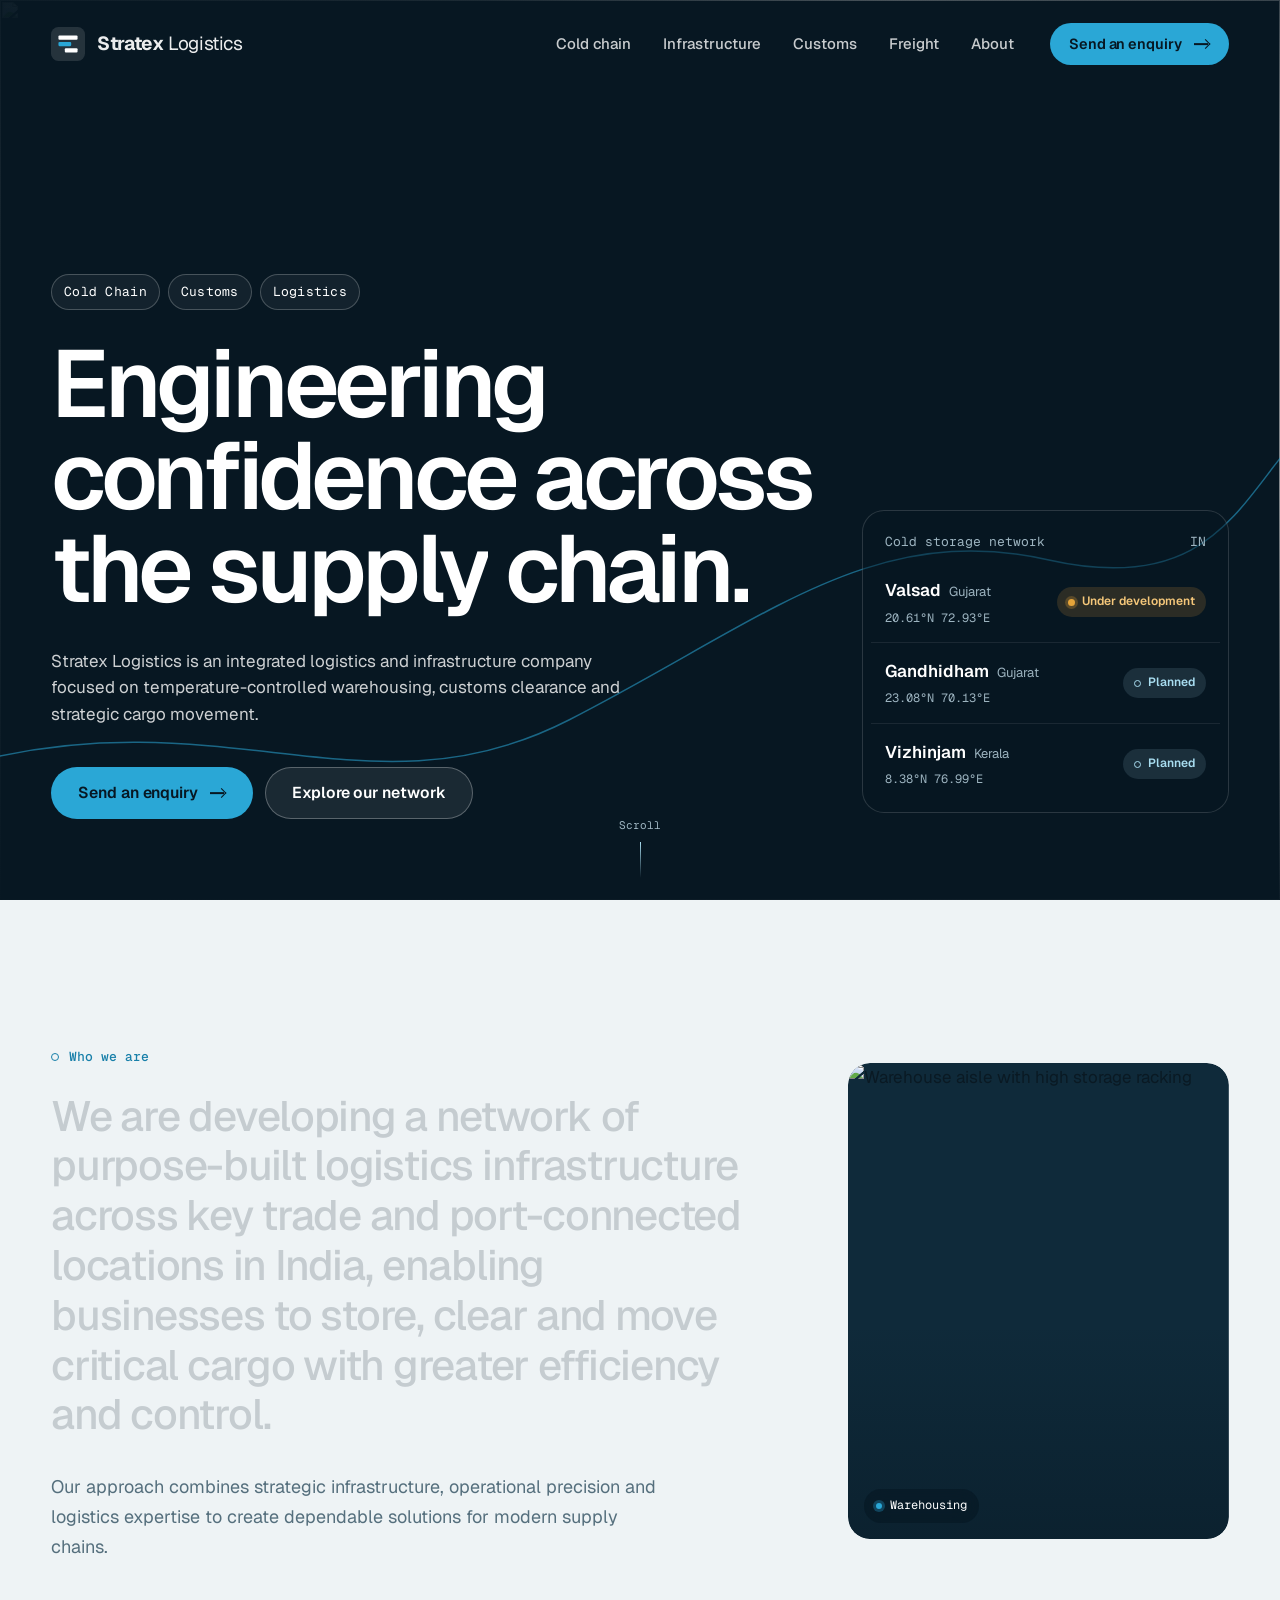
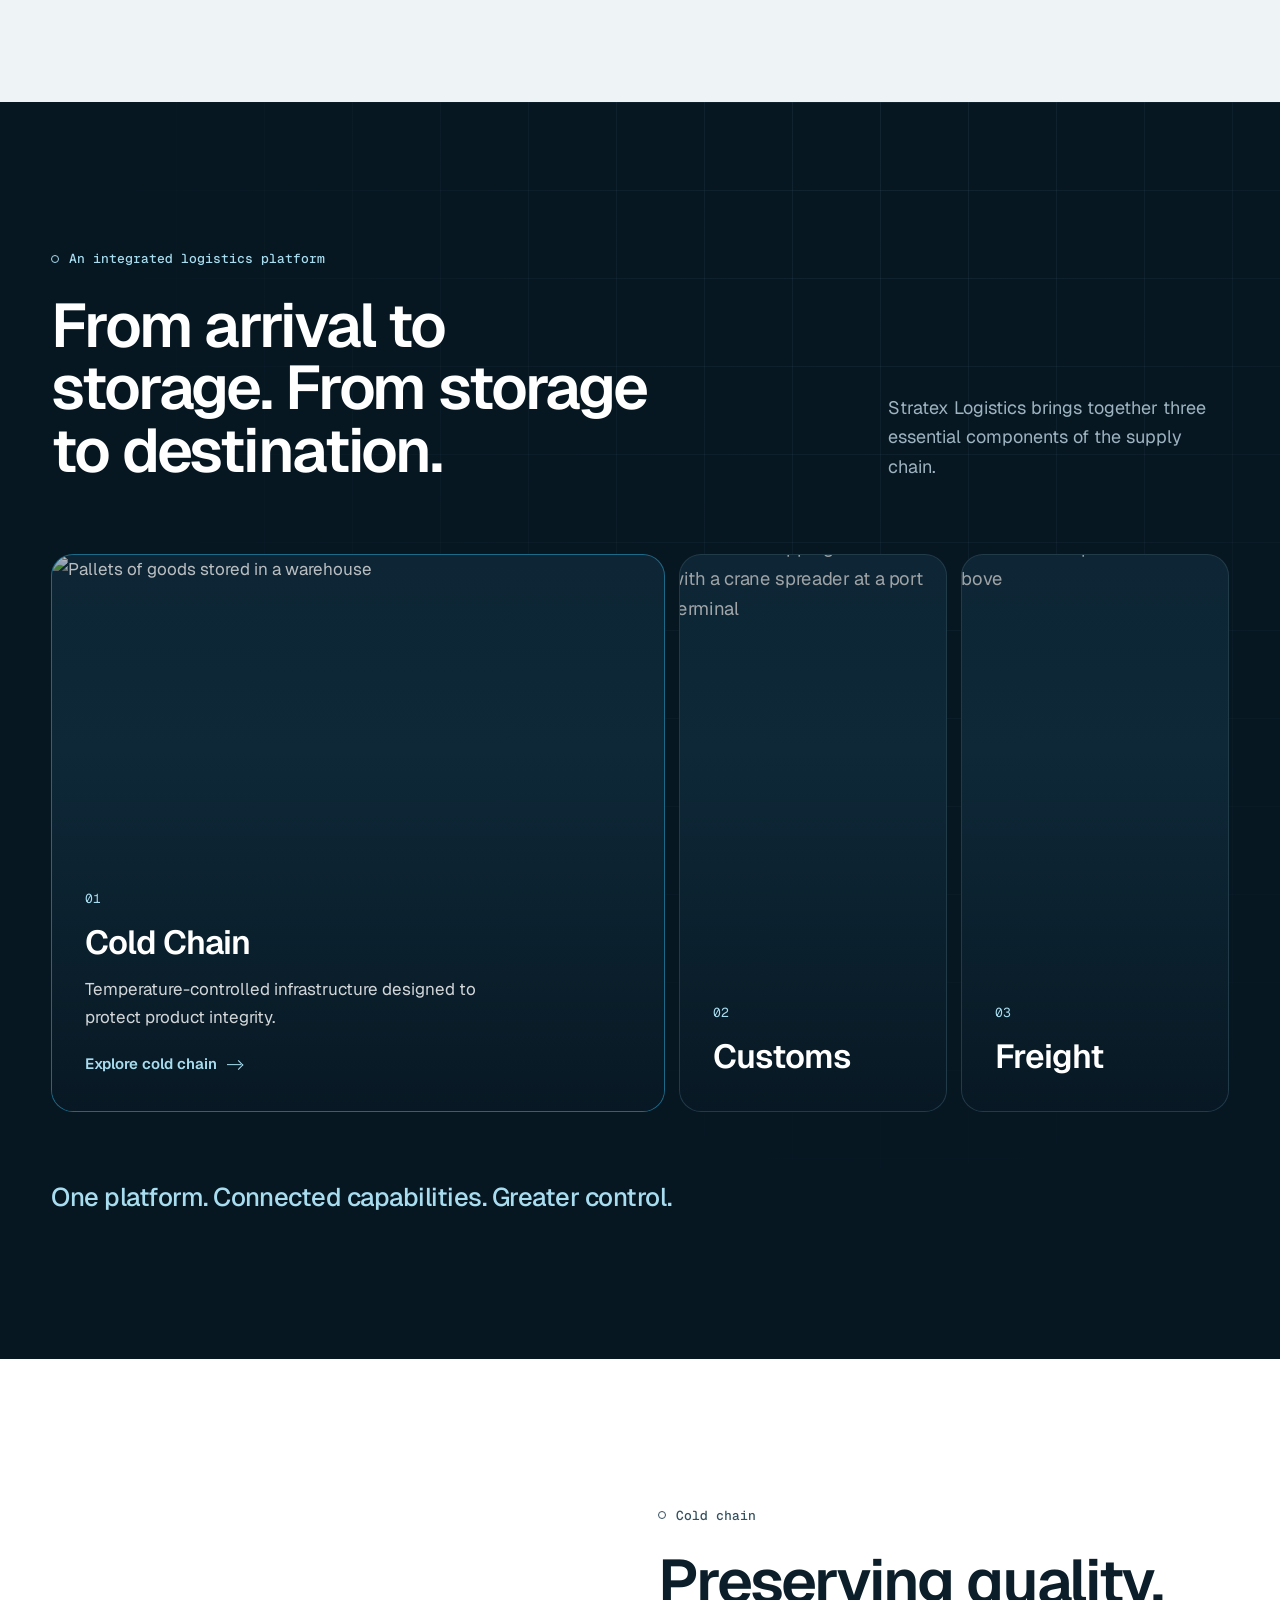
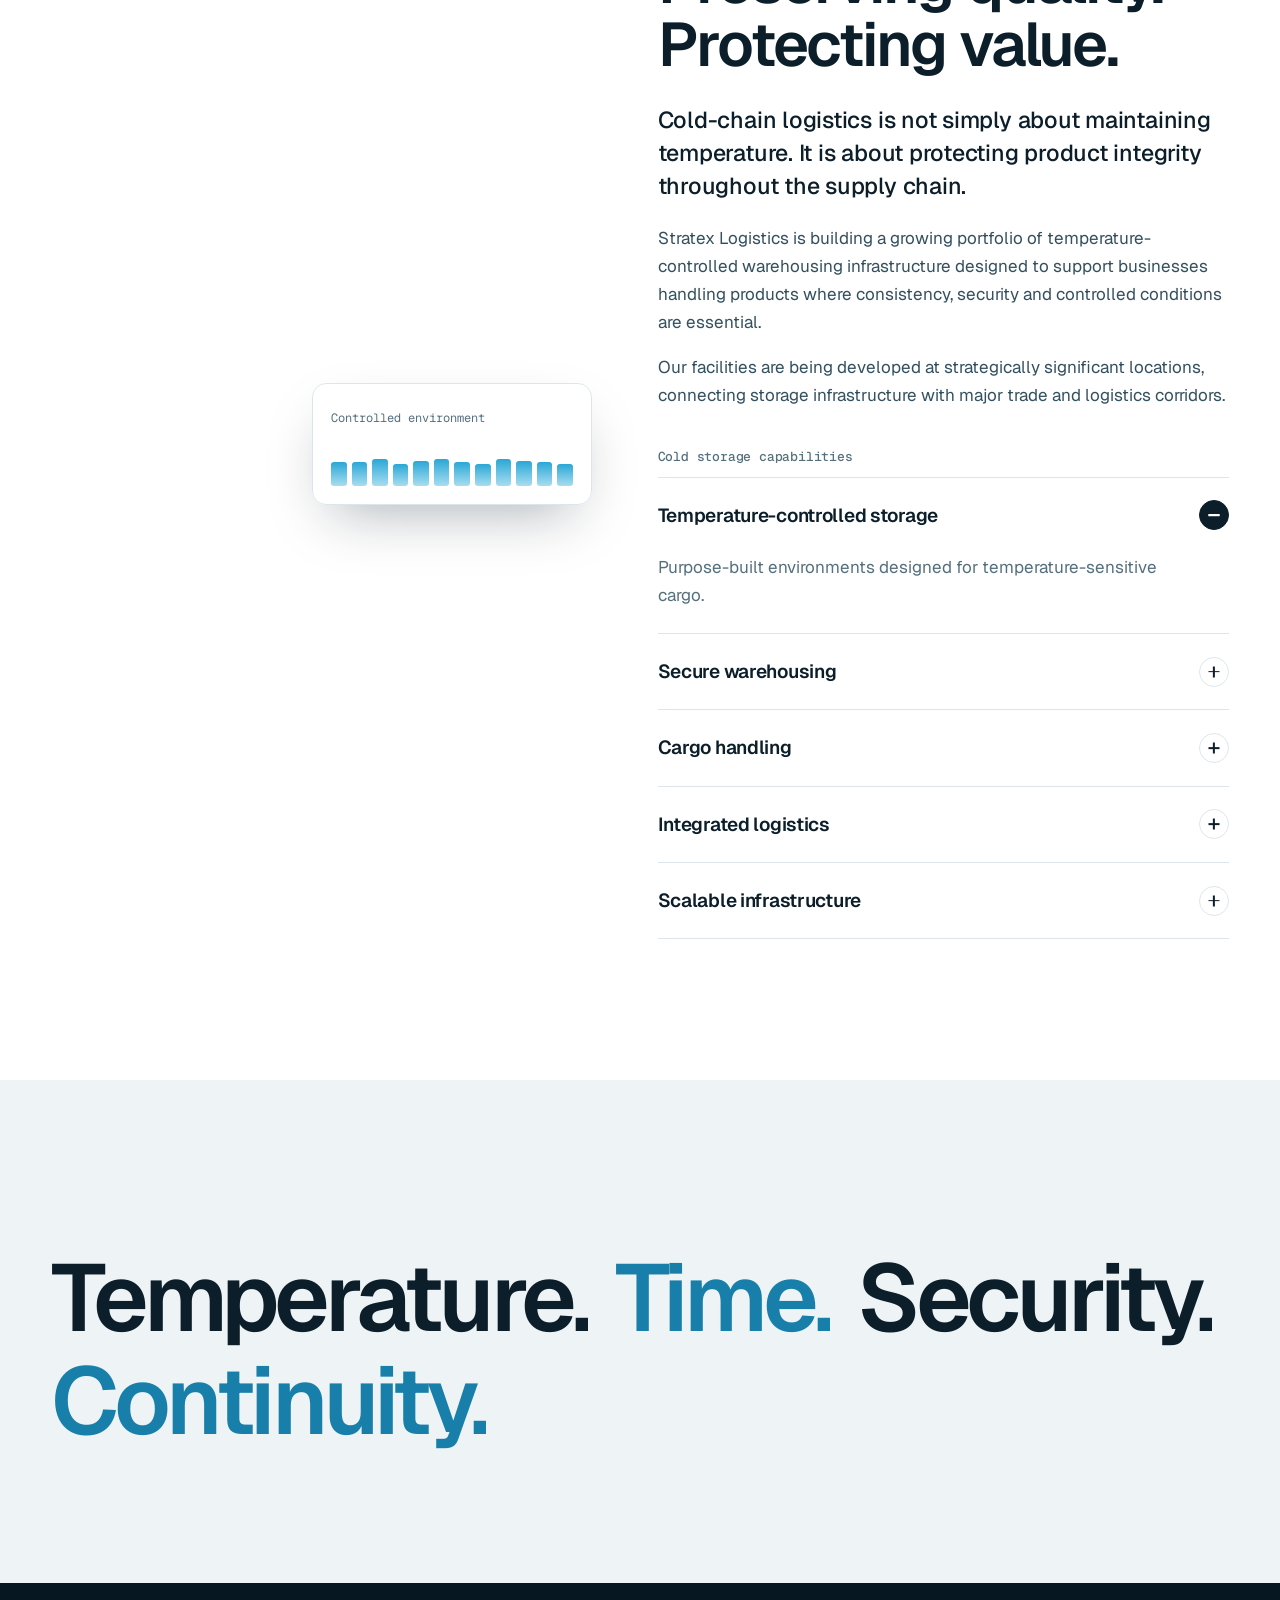
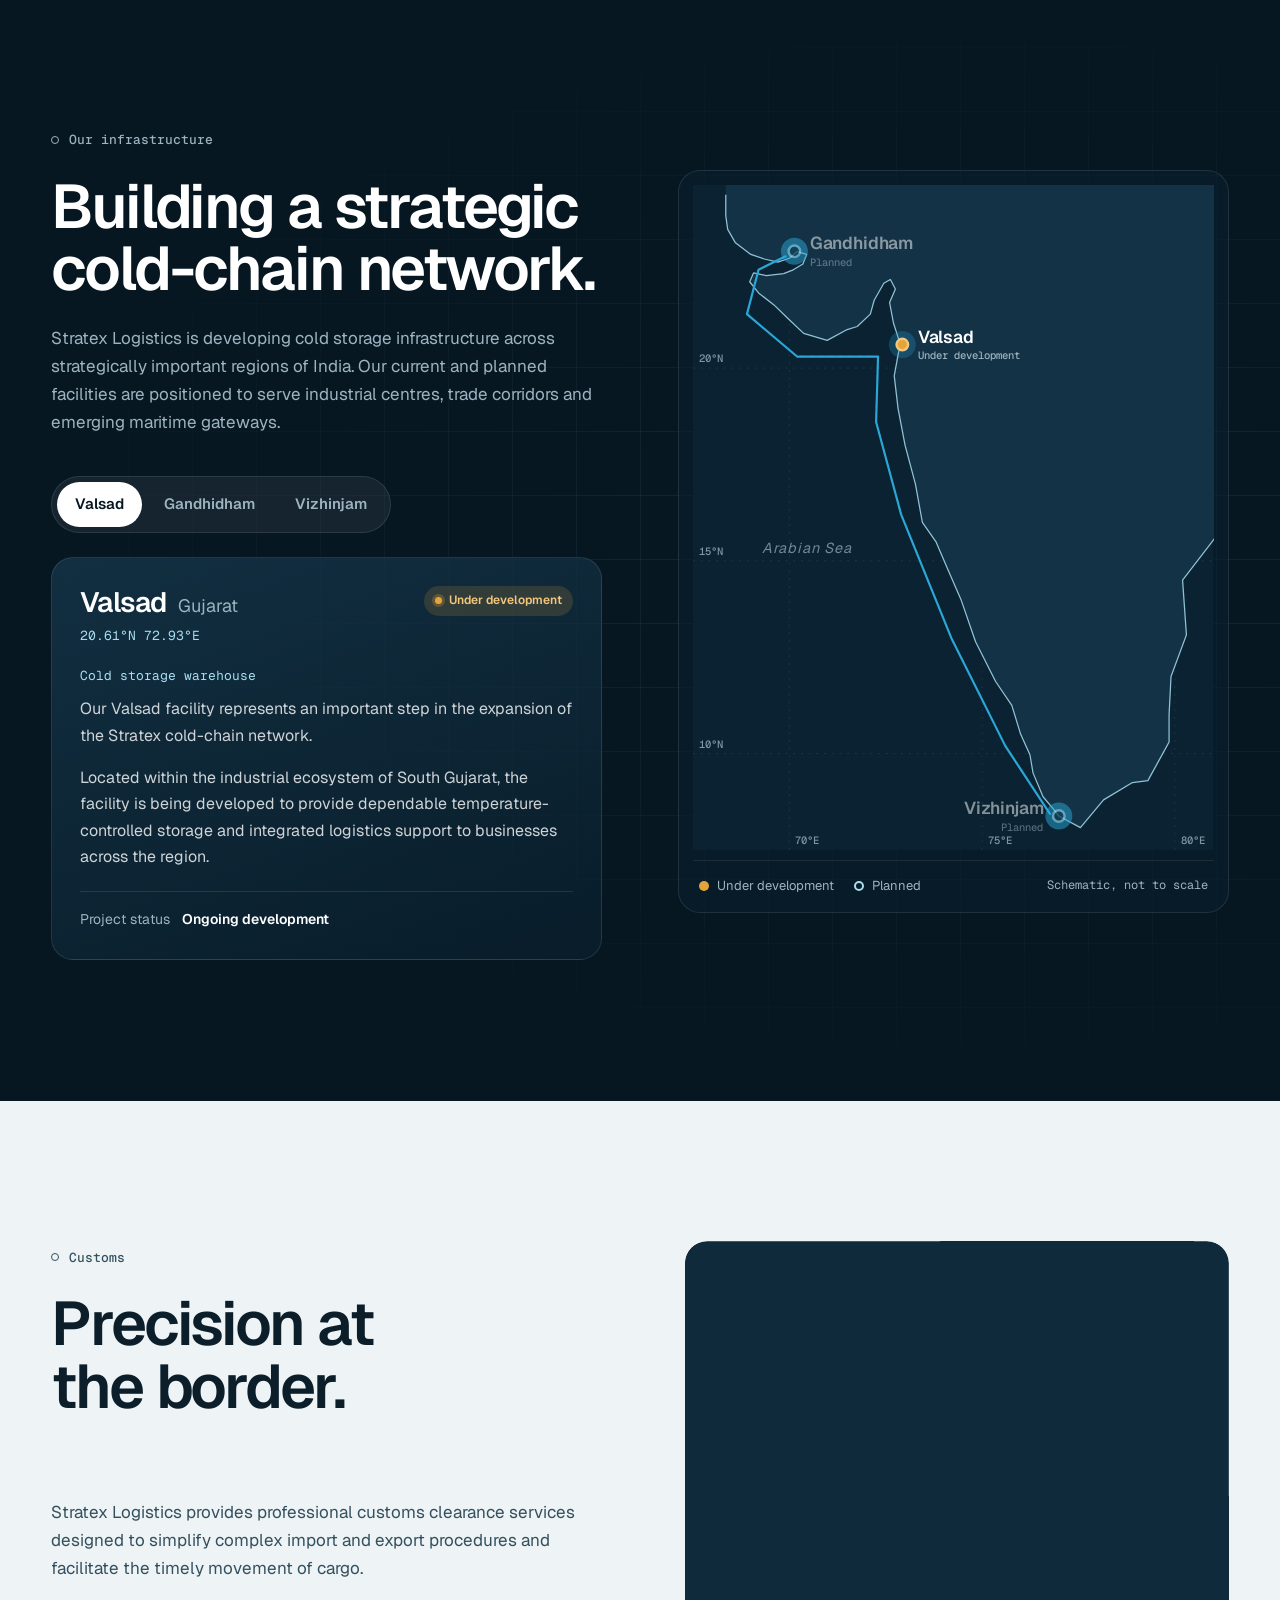
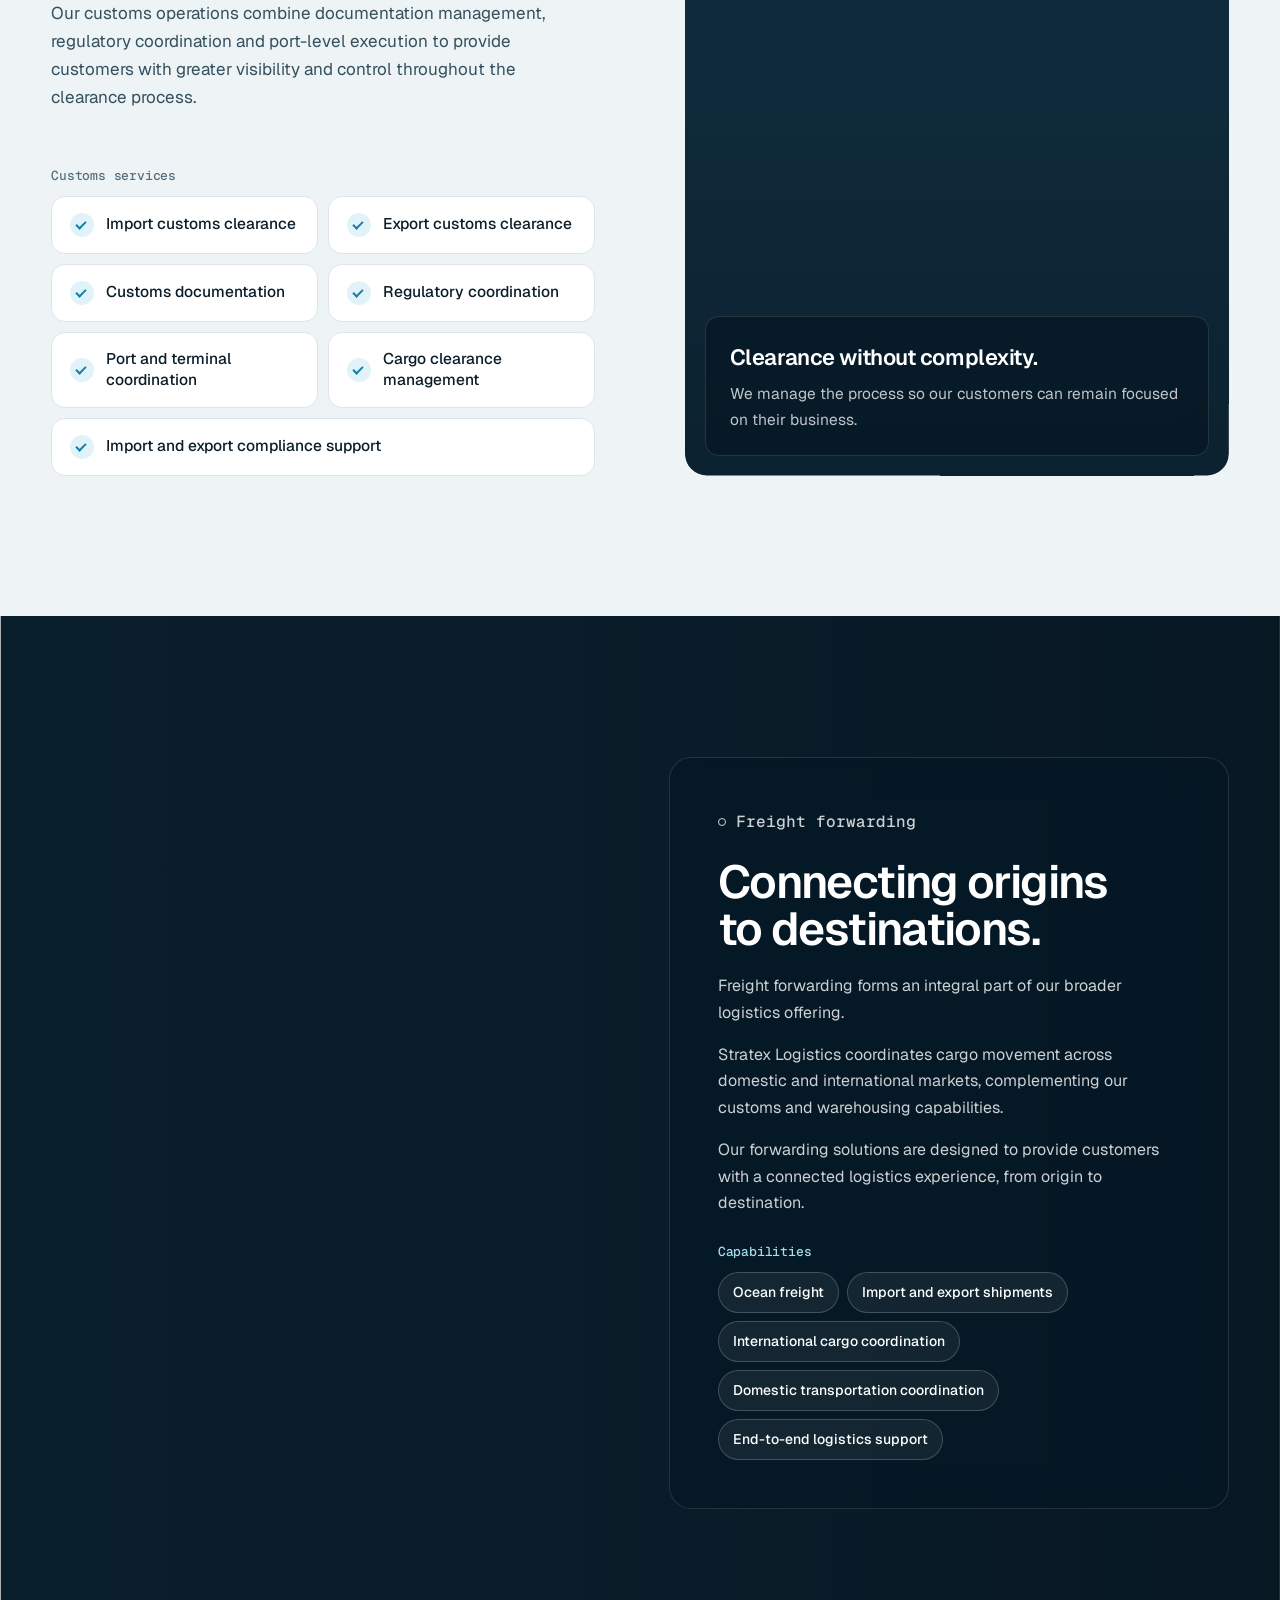
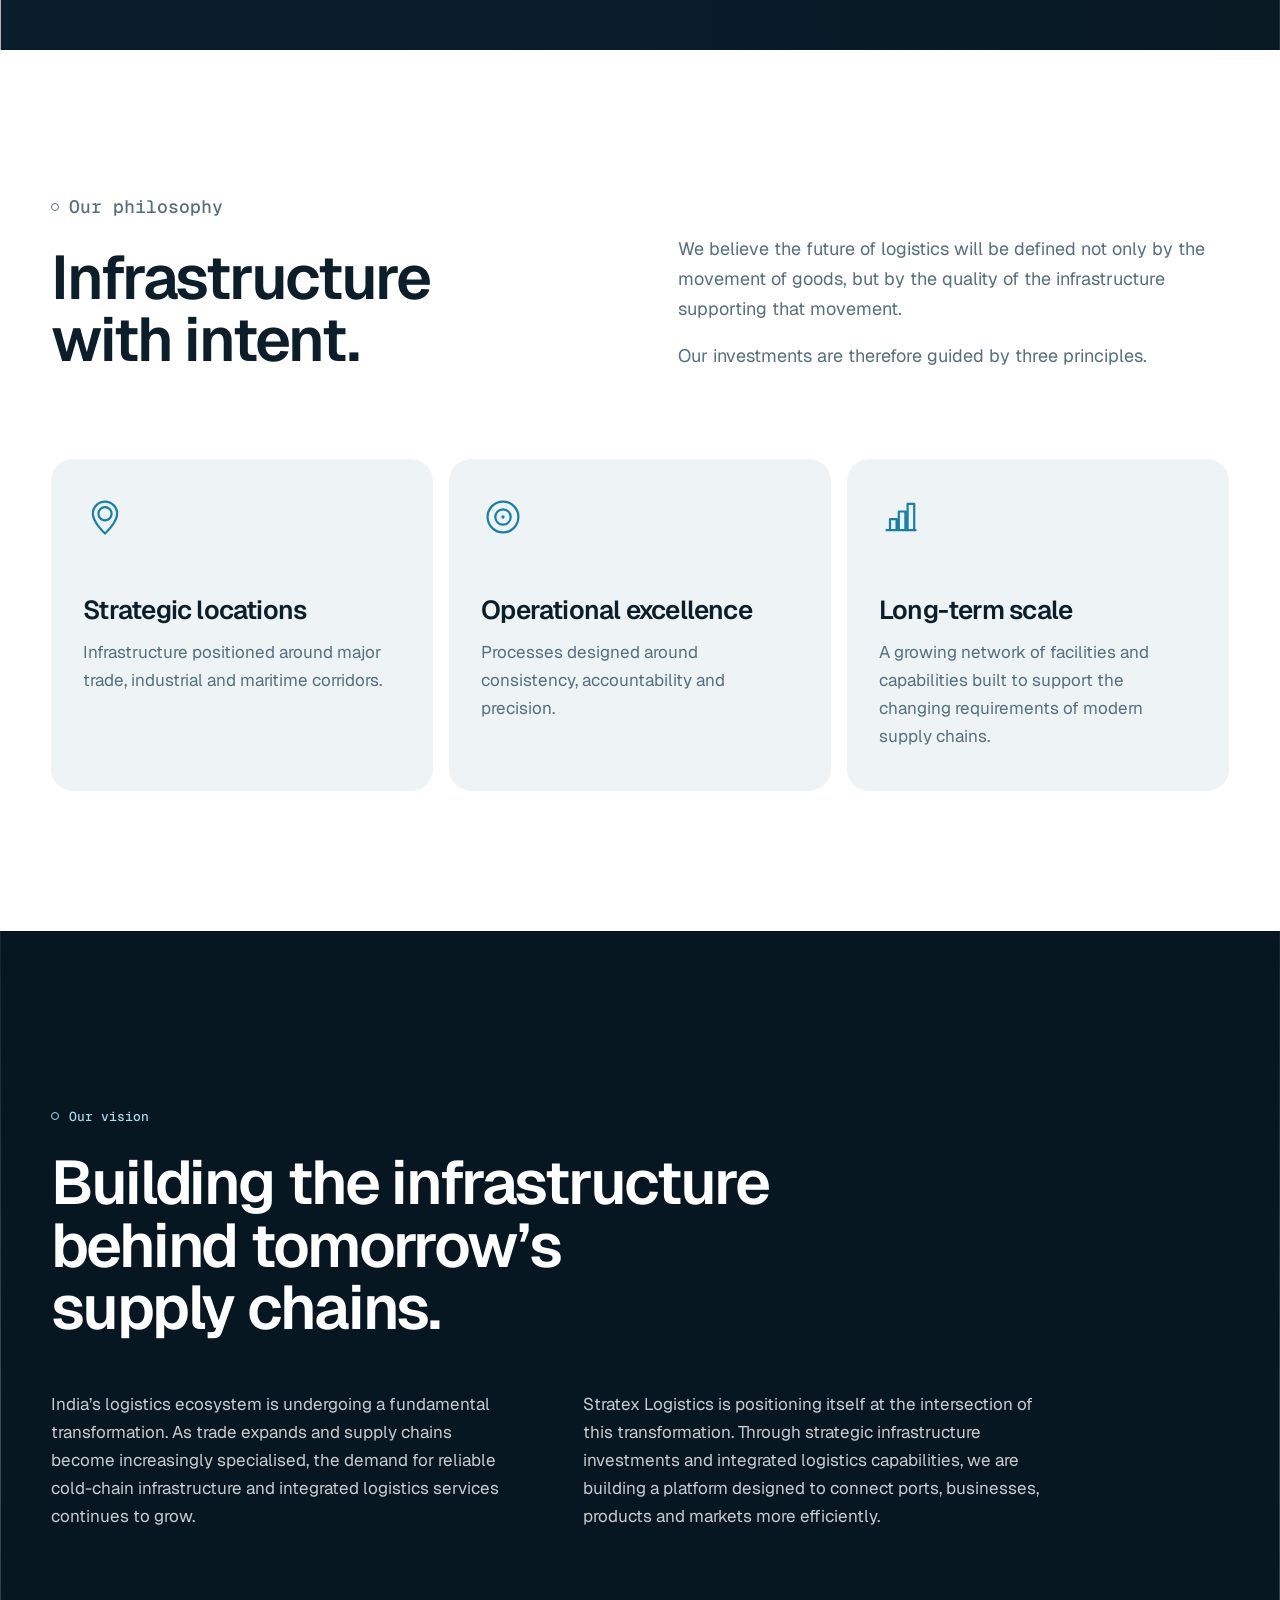
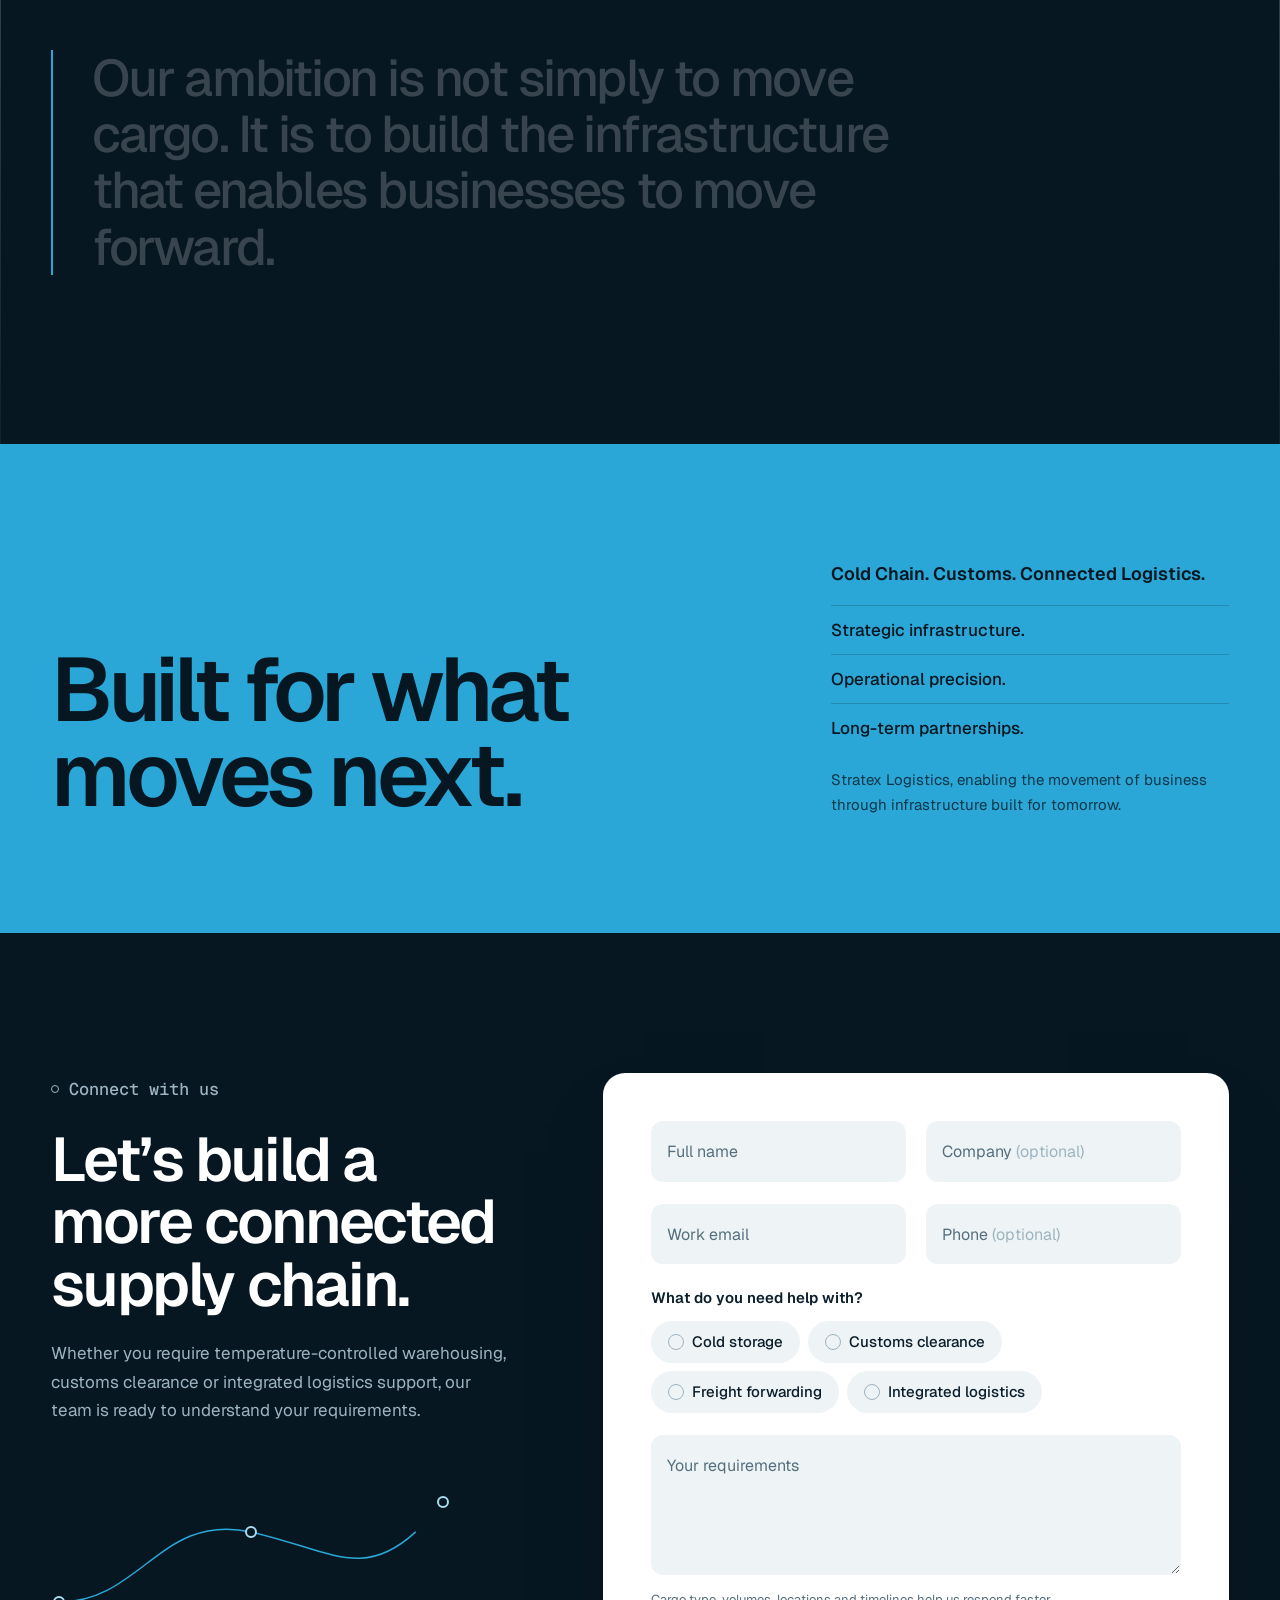
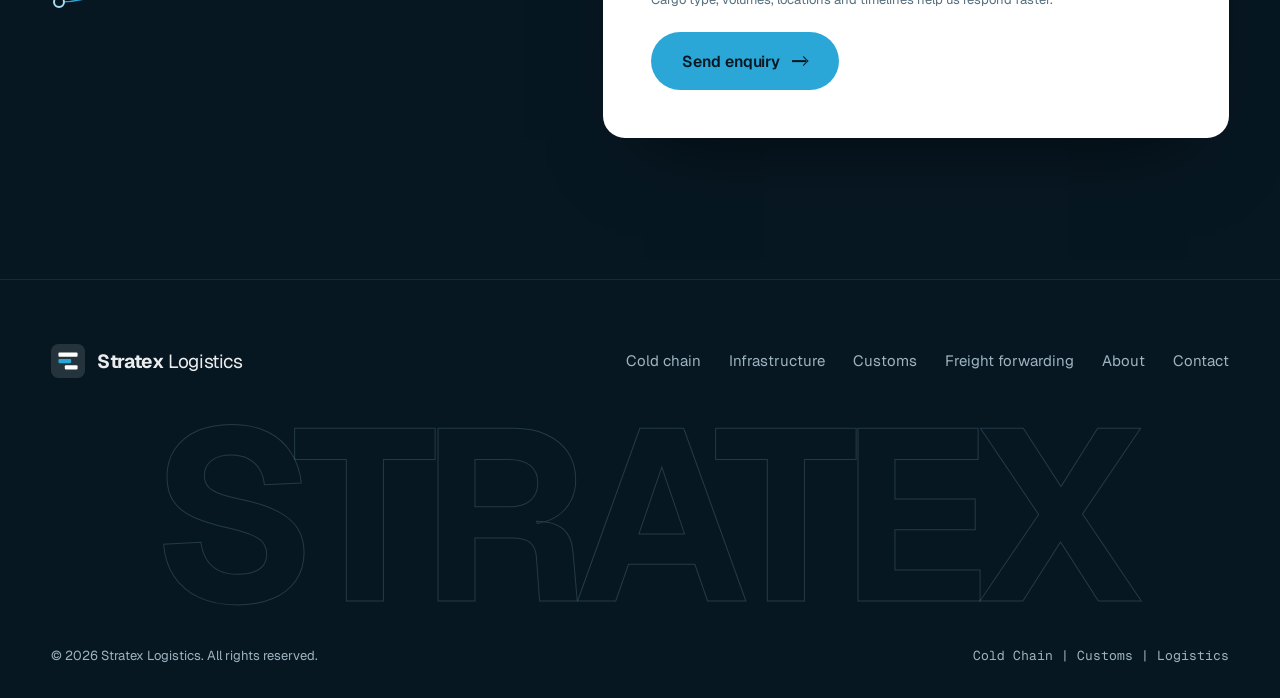
==== commit d48d0d0e: "Add contact phone number Co-Authored-By: Claude Opus 5.5 <noreply@anthropic.com>" ====
--- a/index.html
+++ b/index.html
@@ -498,7 +498,7 @@
             CONTACT DETAILS: uncomment and fill in when the client provides them.
           <dl class="contact-info">
             <div><dt>Email</dt><dd><a href="mailto:info@stratexlogistics.com">info@stratexlogistics.com</a></dd></div>
-            <div><dt>Phone</dt><dd><a href="tel:+910000000000">+91 00000 00000</a></dd></div>
+            <div><dt>Phone</dt><dd><a href="tel:+919567289308">+91 95672 89308</a></dd></div>
             <div><dt>Office</dt><dd>Address line, City, State PIN</dd></div>
           </dl>
           -->
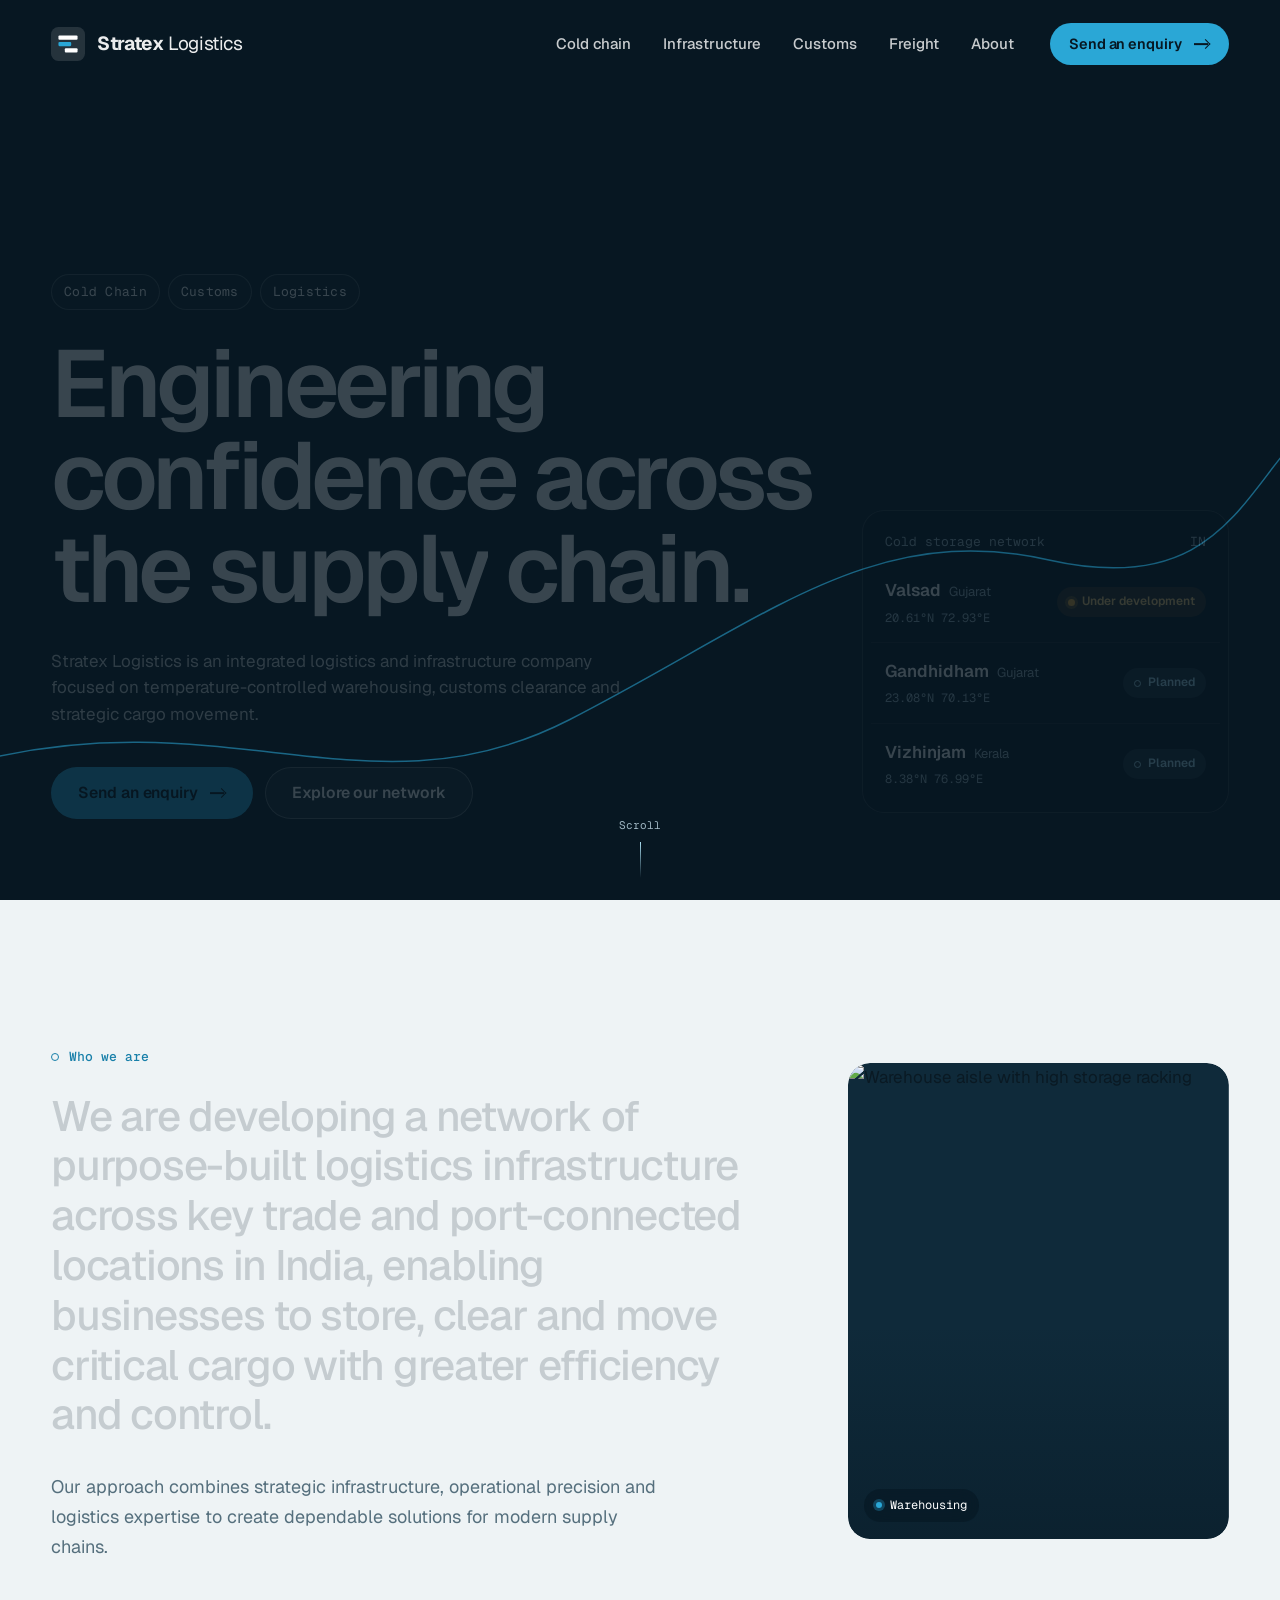
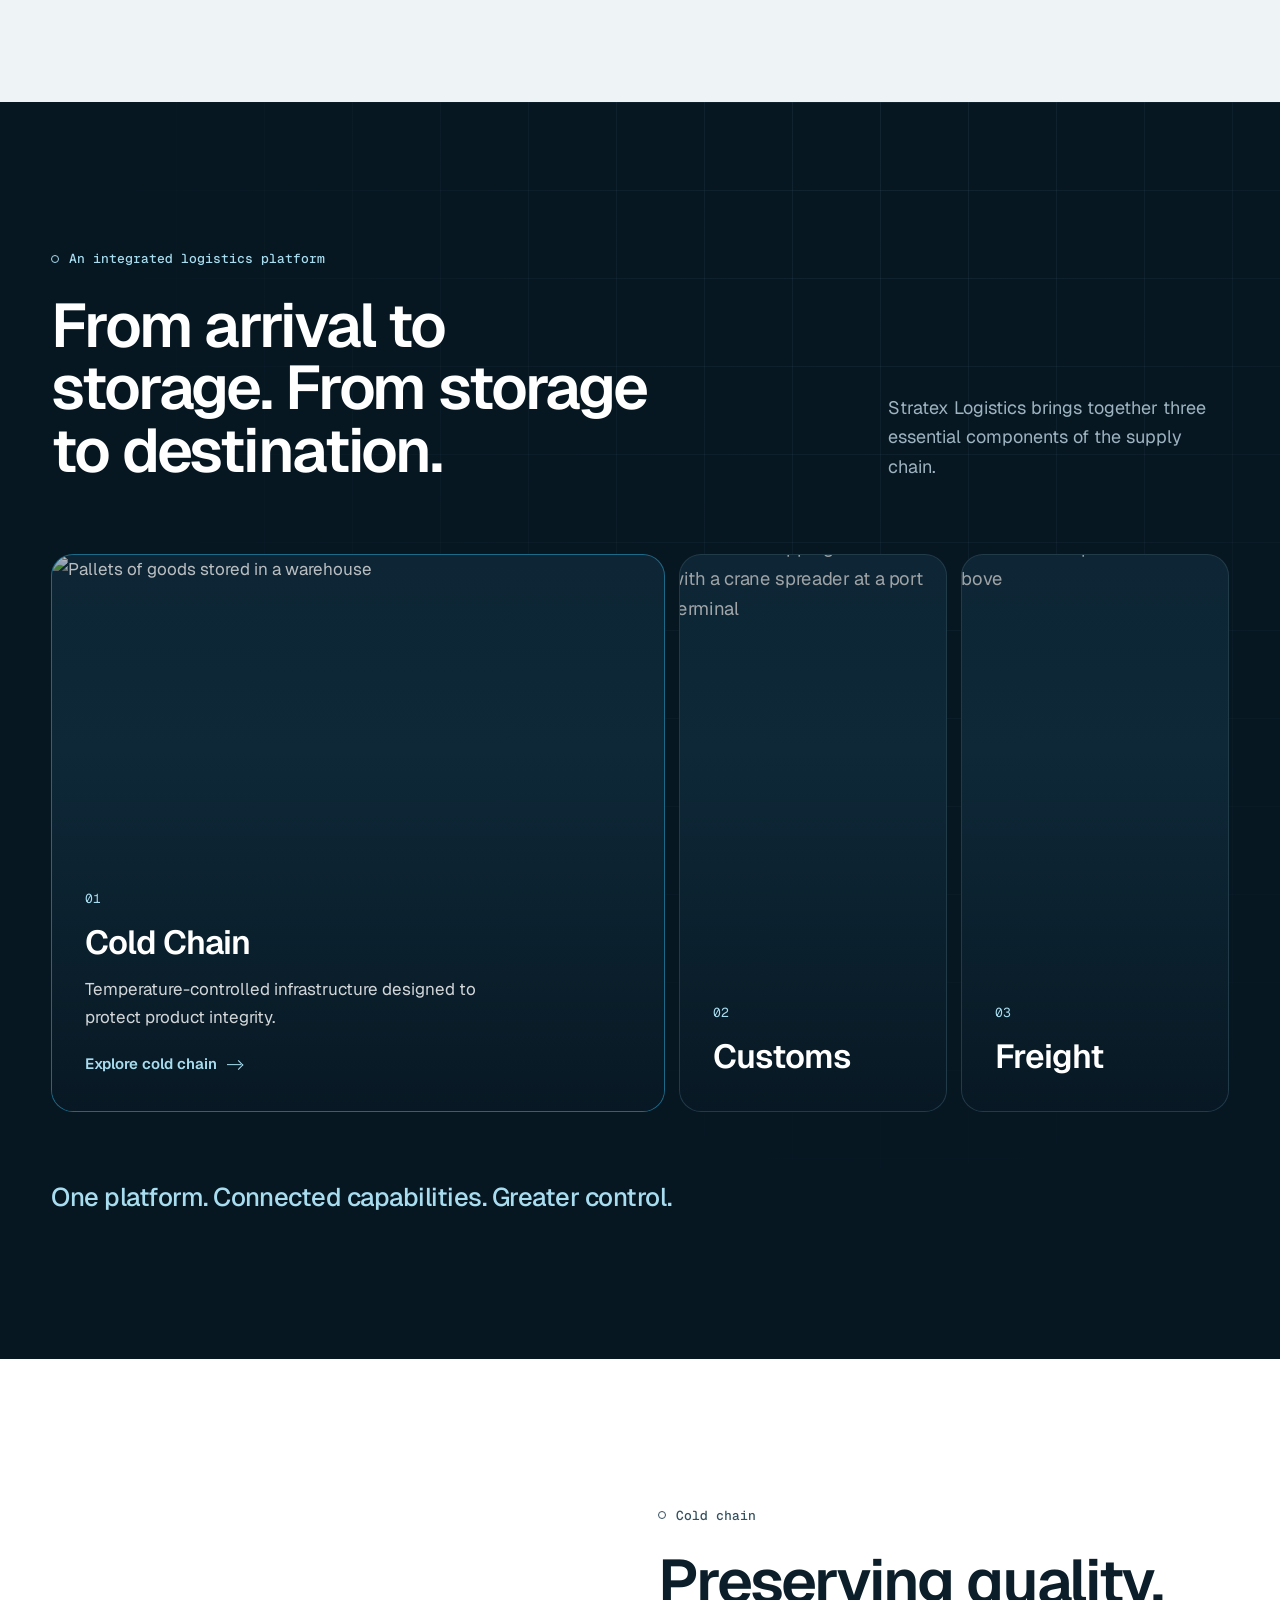
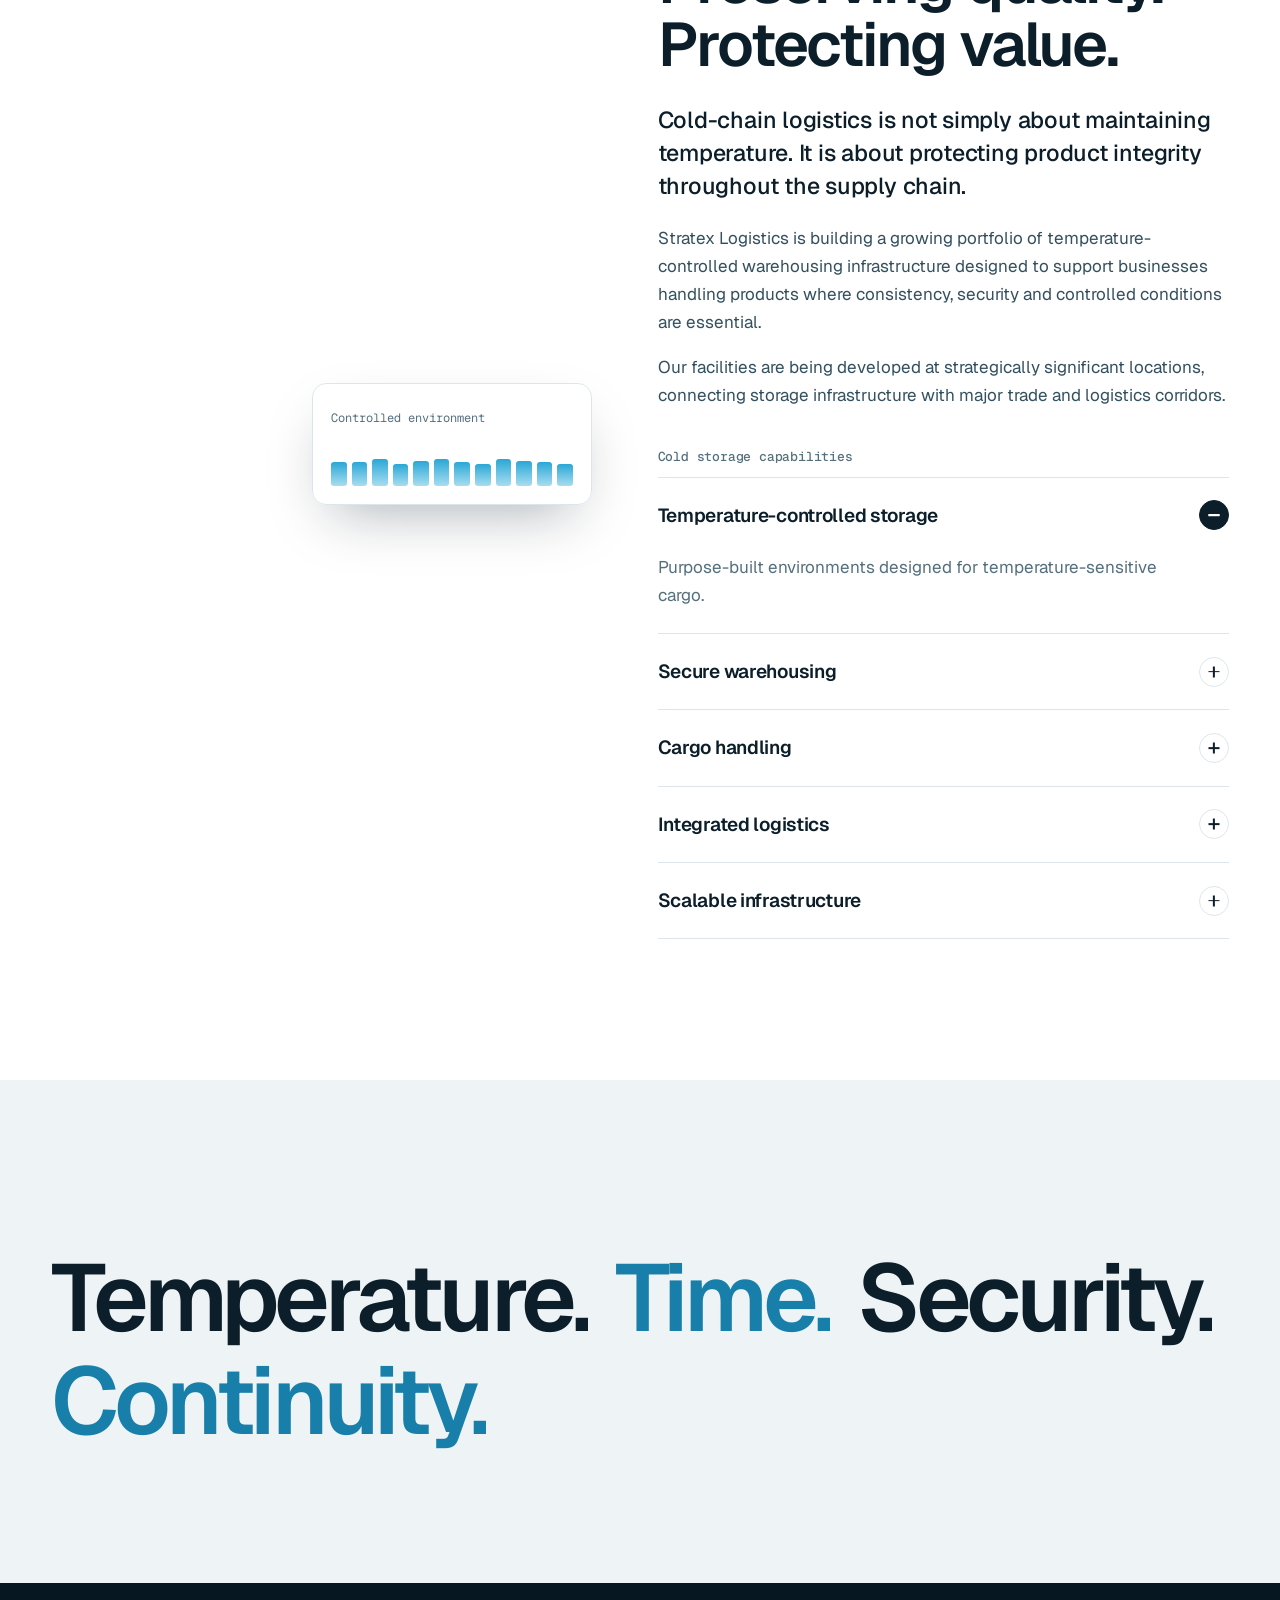
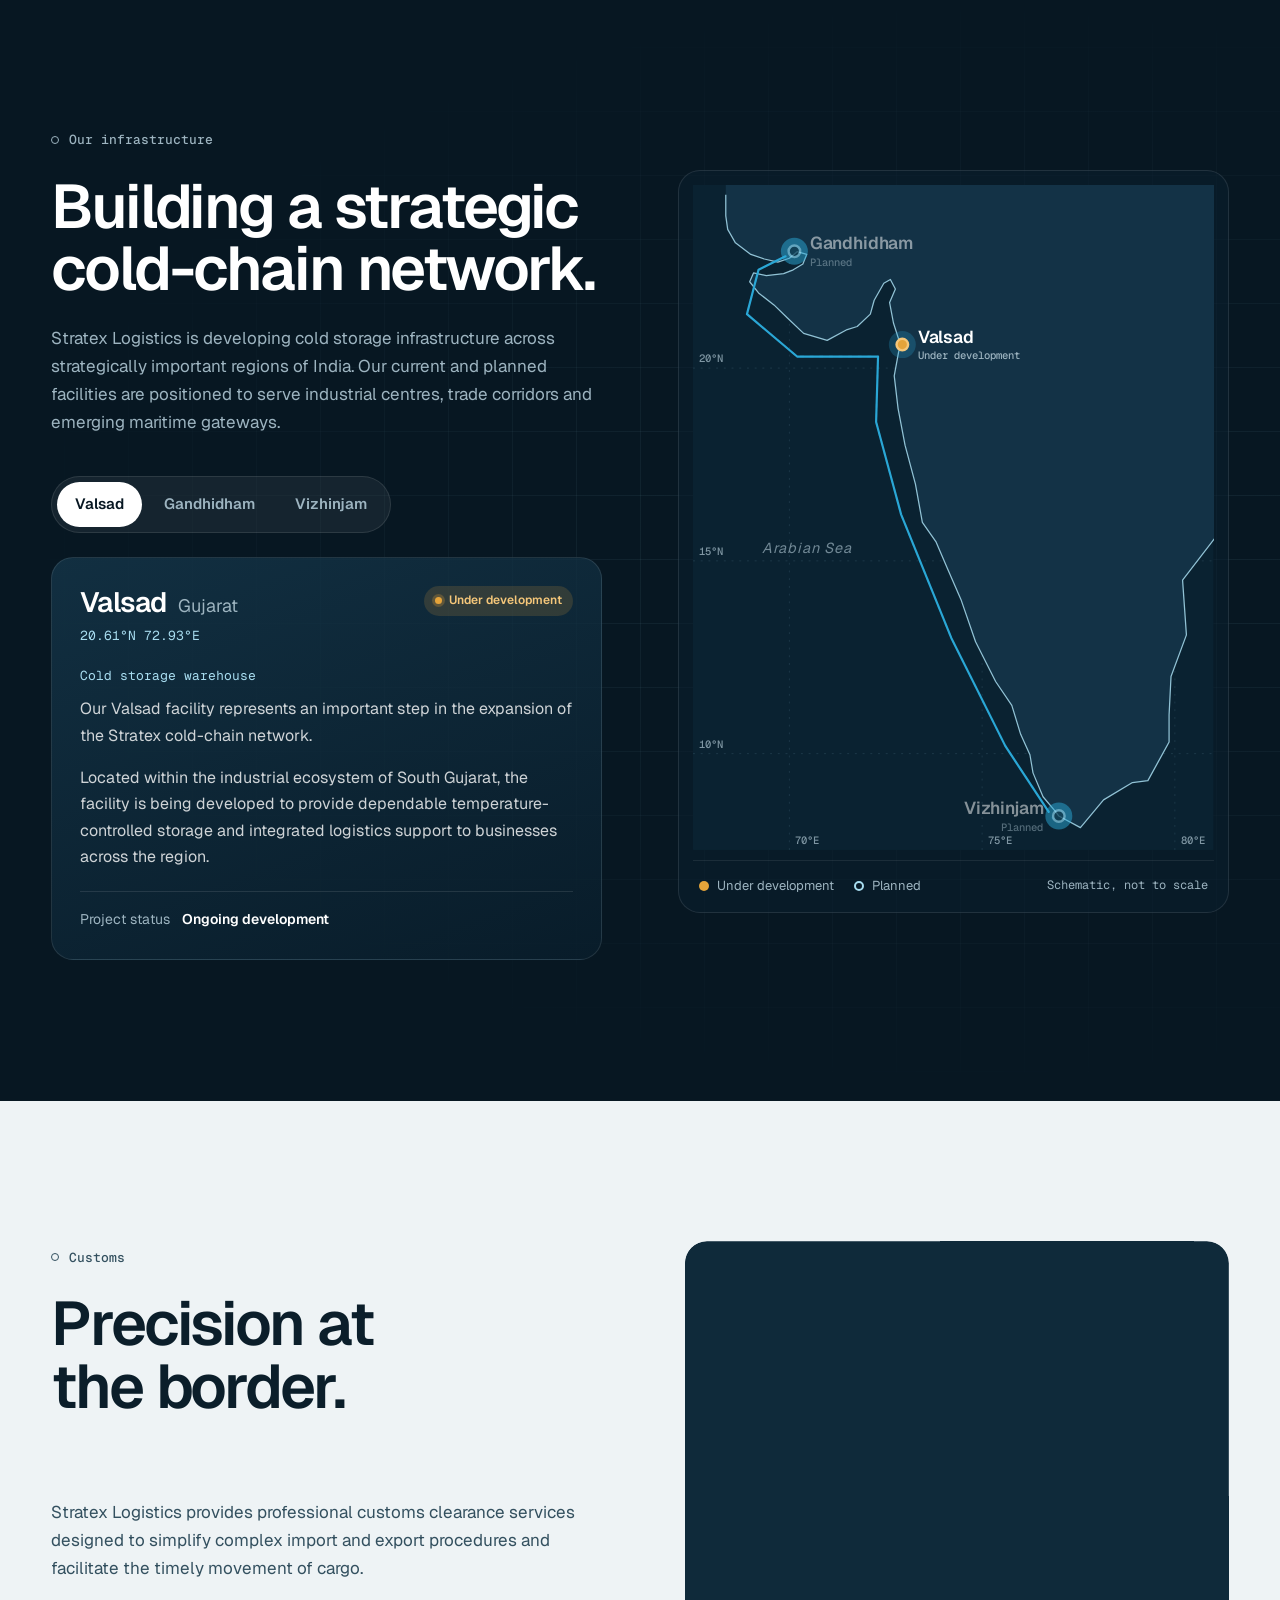
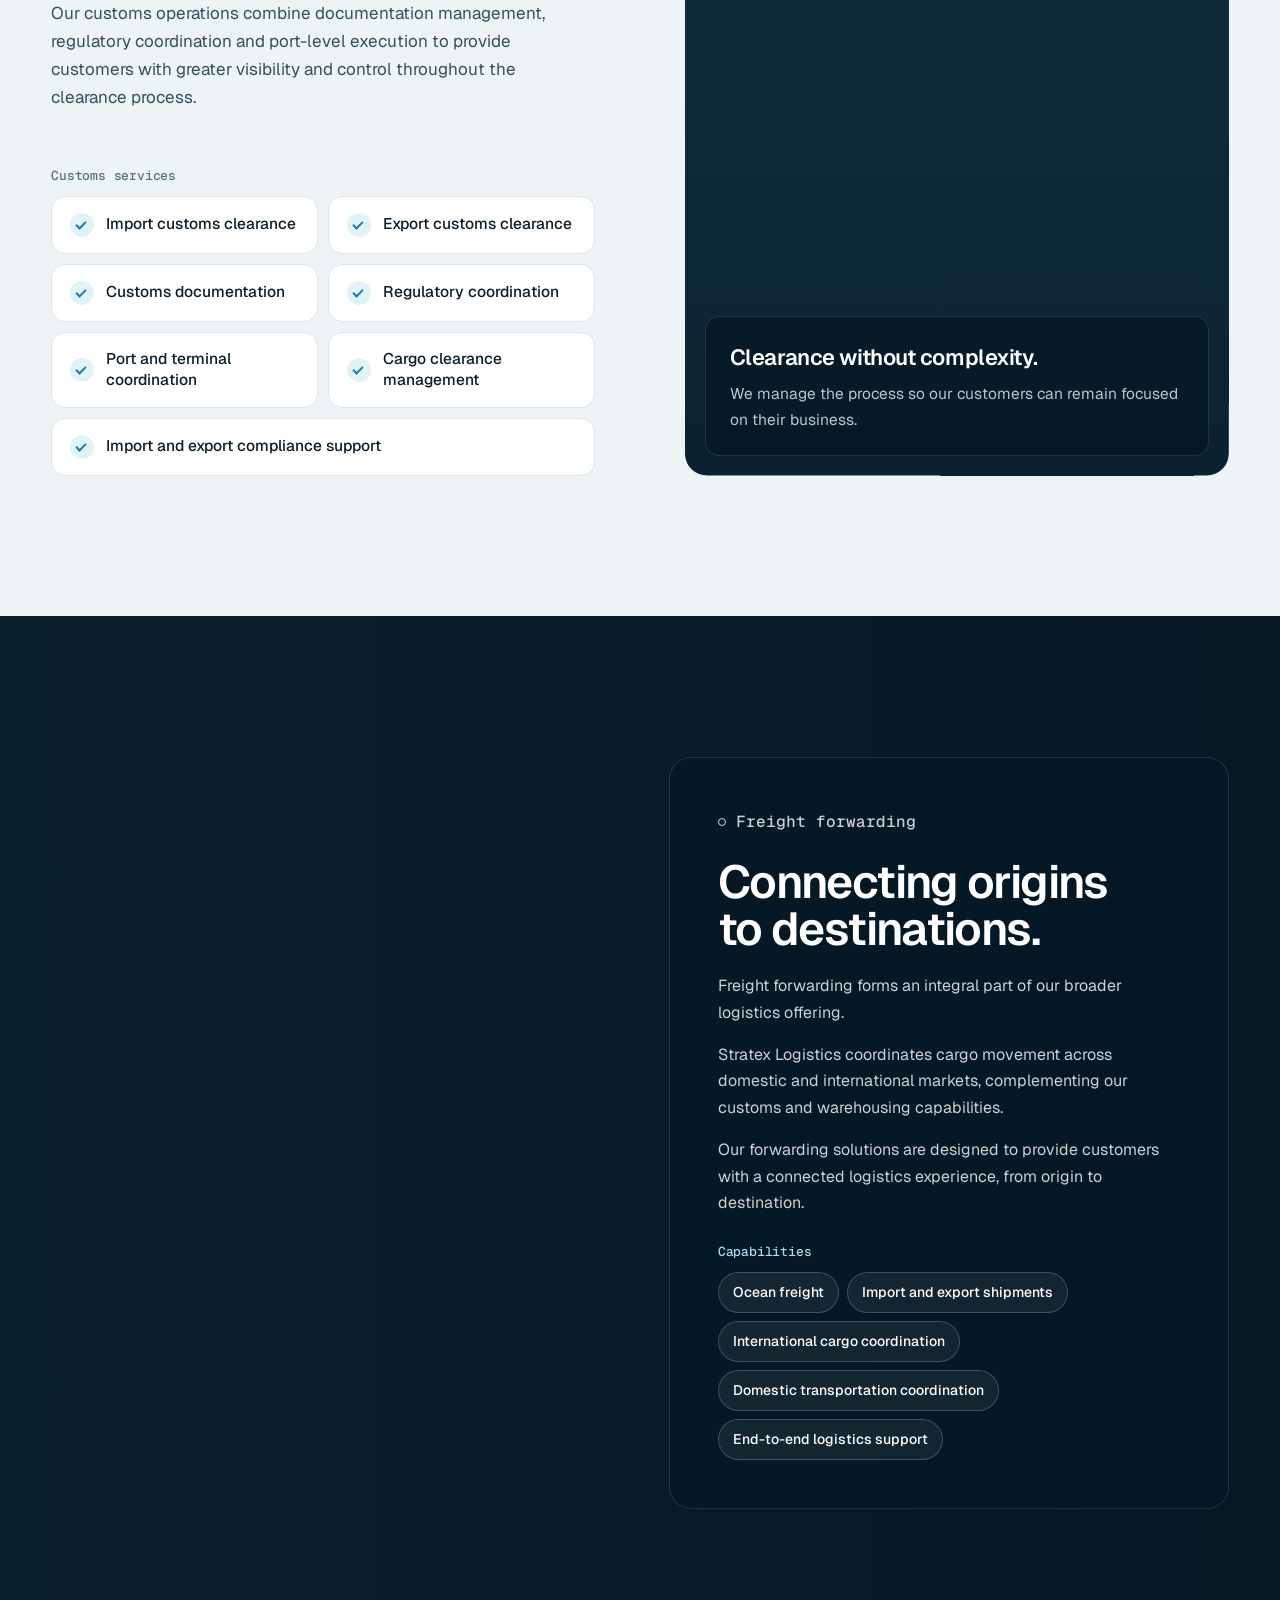
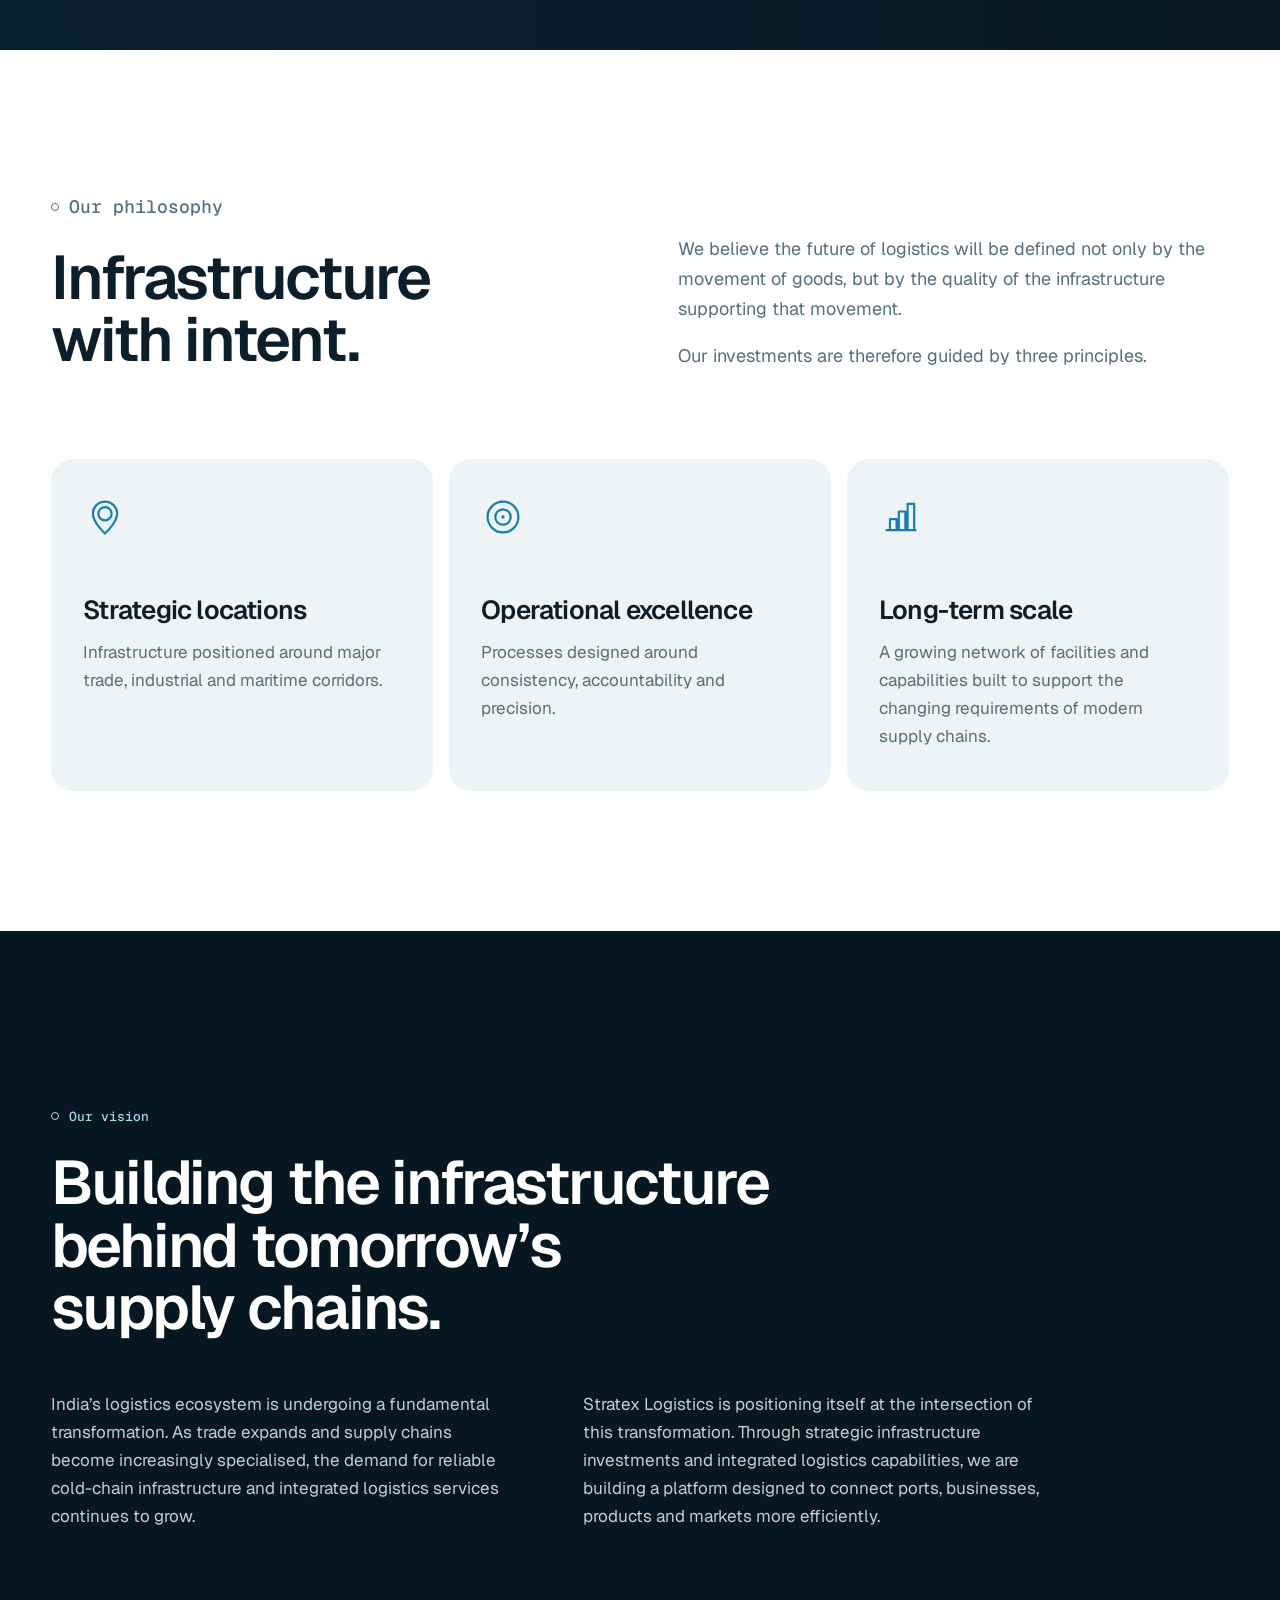
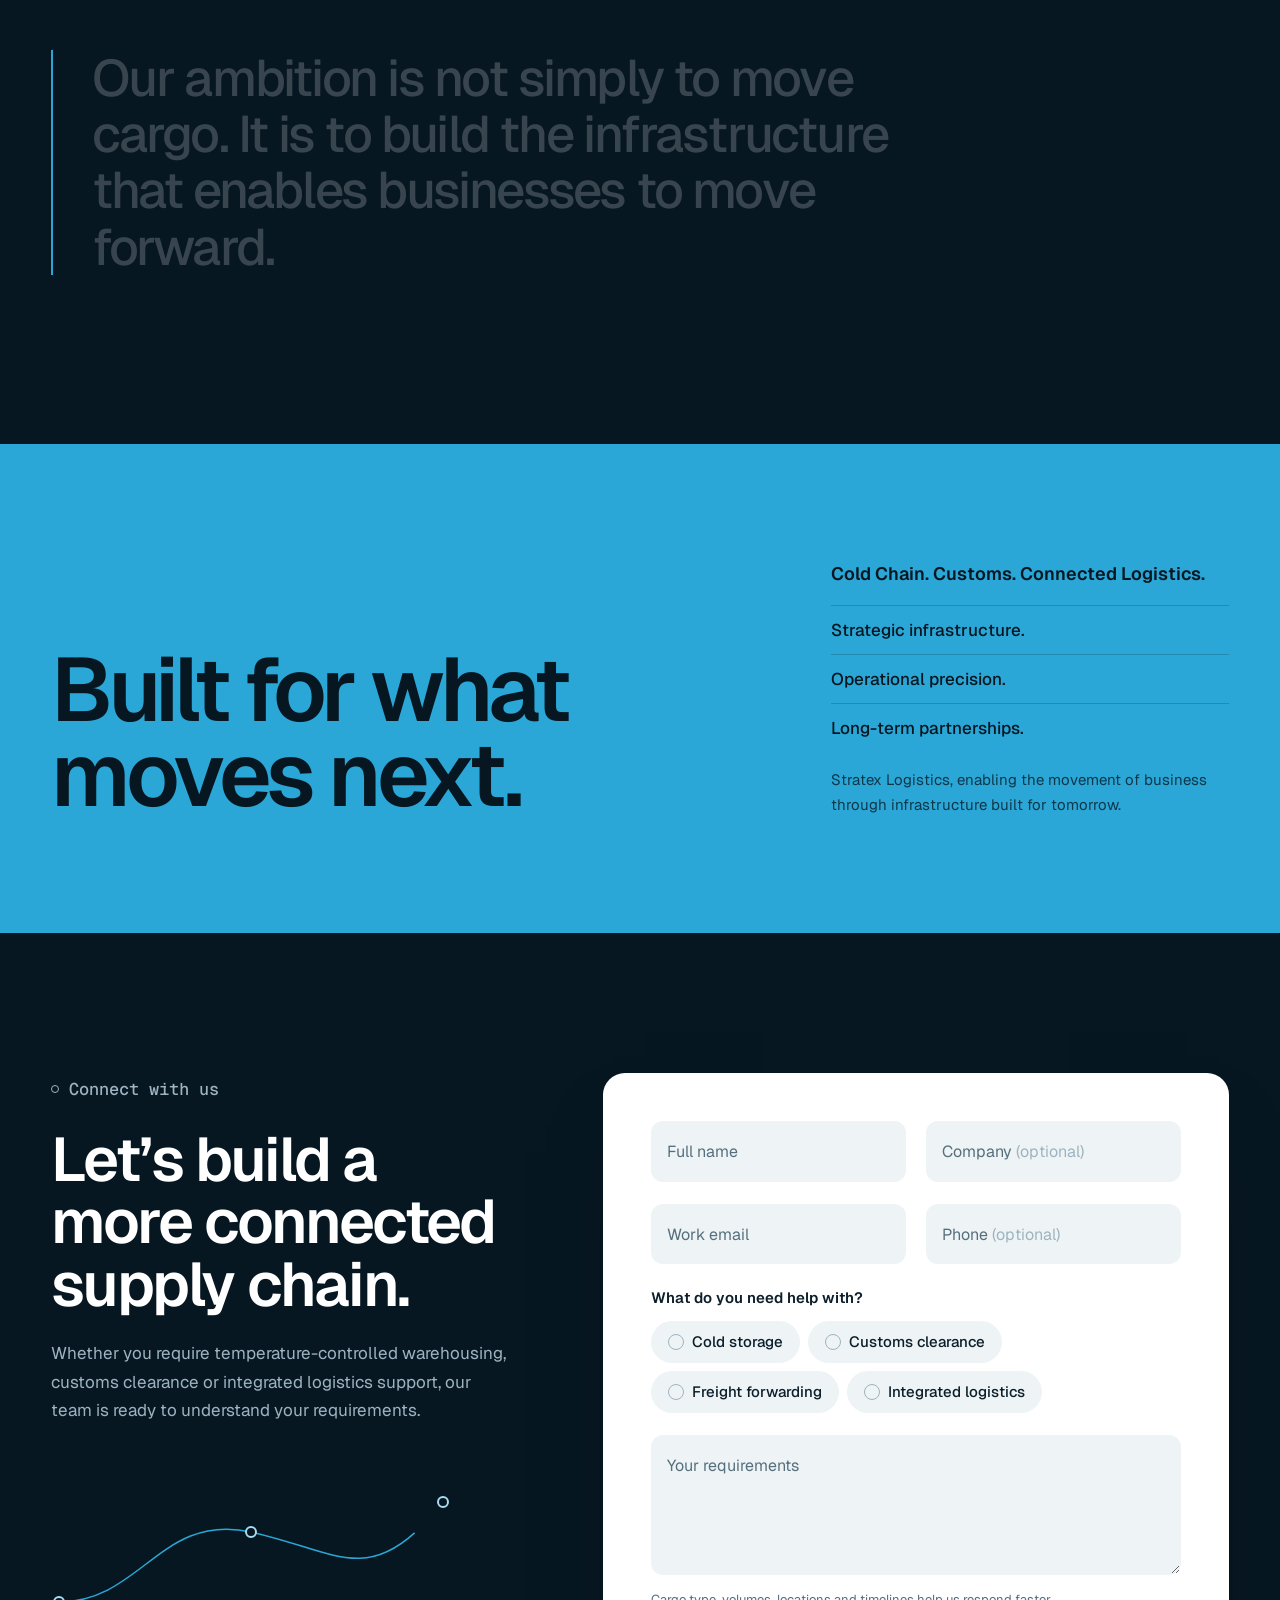
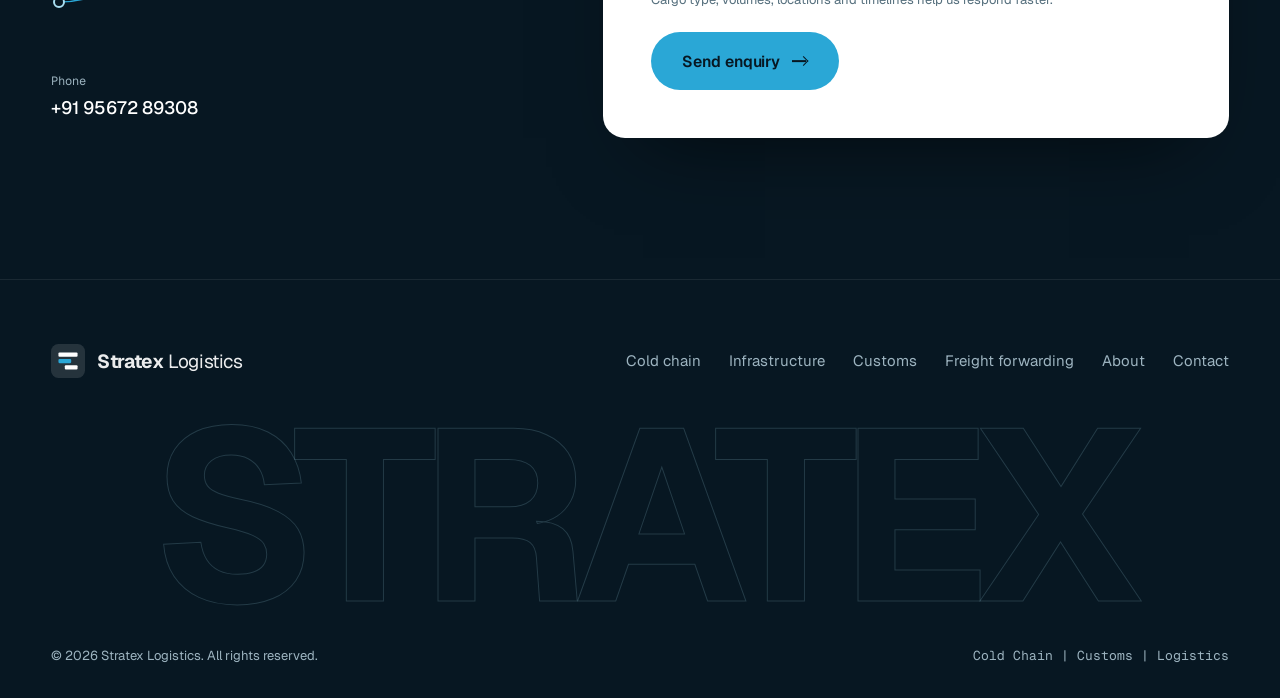
==== commit 23595737: "Improve mobile and tablet layouts - Fix mobile menu being squashed into the header after scrolling -" ====
--- a/index.html
+++ b/index.html
@@ -494,14 +494,13 @@
             <circle cx="8" cy="130" r="5"/><circle cx="200" cy="60" r="5"/><circle cx="392" cy="30" r="5"/>
           </svg>
 
-          <!--
-            CONTACT DETAILS: uncomment and fill in when the client provides them.
-          <dl class="contact-info">
+          <dl class="contact-info" data-reveal>
+            <div><dt>Phone</dt><dd><a href="tel:+919567289308">+91 95672 89308</a></dd></div>
+            <!-- Add when confirmed:
             <div><dt>Email</dt><dd><a href="mailto:info@stratexlogistics.com">info@stratexlogistics.com</a></dd></div>
-            <div><dt>Phone</dt><dd><a href="tel:+919567289308">+91 95672 89308</a></dd></div>
             <div><dt>Office</dt><dd>Address line, City, State PIN</dd></div>
+            -->
           </dl>
-          -->
         </div>
 
         <form class="enquiry" id="enquiry-form" action="https://api.web3forms.com/submit" method="POST" novalidate data-reveal>
--- a/styles.css
+++ b/styles.css
@@ -103,17 +103,23 @@
 .header {
   position: fixed; inset: 0 0 auto; z-index: 100;
   color: var(--white);
-  transition: background-color .5s var(--ease), border-color .5s var(--ease), backdrop-filter .5s var(--ease);
+  padding-top: env(safe-area-inset-top);
+}
+/* Background + blur sit on a pseudo-element: backdrop-filter on .header itself would
+   make it the containing block for the fixed mobile menu and squash the menu into the bar */
+.header::before {
+  content: ""; position: absolute; inset: 0; z-index: -2; pointer-events: none;
   border-bottom: 1px solid transparent;
-}
-.header.scrolled {
+  transition: background-color .5s var(--ease), border-color .5s var(--ease);
+}
+.header.scrolled::before {
   background: rgba(7, 23, 34, .72);
   backdrop-filter: saturate(1.5) blur(16px); -webkit-backdrop-filter: saturate(1.5) blur(16px);
   border-bottom-color: rgba(255,255,255,.08);
 }
 .header-inner { height: 88px; display: flex; align-items: center; justify-content: space-between; gap: 24px; transition: height .5s var(--ease); }
 .header.scrolled .header-inner { height: 68px; }
-.brand { display: inline-flex; align-items: center; gap: 12px; text-decoration: none; color: inherit; }
+.brand { position: relative; z-index: 1; display: inline-flex; align-items: center; gap: 12px; text-decoration: none; color: inherit; }
 .brand-mark { width: 34px; height: 34px; }
 .brand-text { font-size: 1.1875rem; letter-spacing: -0.02em; font-weight: 400; opacity: .92; }
 .brand-text strong { font-weight: 700; opacity: 1; }
@@ -127,7 +133,7 @@
   background: var(--reefer); opacity: 0; pointer-events: none;
   transition: transform .5s var(--ease), width .5s var(--ease), opacity .3s var(--ease);
 }
-.menu-btn { display: none; width: 46px; height: 46px; border: 1px solid rgba(255,255,255,.25); border-radius: 50%; background: rgba(255,255,255,.06); cursor: pointer; position: relative; }
+.menu-btn { z-index: 1; flex: none; display: none; width: 46px; height: 46px; border: 1px solid rgba(255,255,255,.25); border-radius: 50%; background: rgba(255,255,255,.06); cursor: pointer; position: relative; }
 .menu-lines, .menu-lines::before, .menu-lines::after { position: absolute; left: 50%; width: 18px; height: 1.75px; margin-left: -9px; background: currentColor; content: ""; transition: transform .4s var(--ease), opacity .3s; }
 .menu-lines { top: 50%; }
 .menu-lines::before { left: 0; margin-left: 0; top: -6px; }
@@ -394,7 +400,7 @@
 .check::after { content: ""; position: absolute; left: 8px; top: 6px; width: 6px; height: 10px; border-right: 2px solid var(--reefer-deep); border-bottom: 2px solid var(--reefer-deep); transform: rotate(45deg); }
 
 /* ---------- Freight ---------- */
-.freight { position: relative; min-height: 100vh; display: flex; align-items: center; padding: var(--section) 0; color: var(--white); overflow: hidden; isolation: isolate; background: var(--deep); }
+.freight { position: relative; min-height: 100vh; min-height: 100svh; display: flex; align-items: center; padding: var(--section) 0; color: var(--white); overflow: hidden; isolation: isolate; background: var(--deep); }
 .freight-media, .vision-media { position: absolute; inset: -12% 0; z-index: -2; }
 .freight-media img, .vision-media img { width: 100%; height: 100%; object-fit: cover; filter: saturate(.8) contrast(1.05); }
 .freight-shade { position: absolute; inset: 0; z-index: -1; background: linear-gradient(90deg, rgba(7,23,34,.1) 0%, rgba(7,23,34,.35) 45%, rgba(7,23,34,.85) 100%); }
@@ -463,6 +469,8 @@
 .contact-info { margin: 40px 0 0; display: grid; gap: 16px; }
 .contact-info dt { font-family: var(--mono); font-size: 0.75rem; color: var(--mist); }
 .contact-info dd { margin: 2px 0 0; font-size: 1.125rem; font-weight: 500; }
+.contact-info a { text-decoration: none; }
+.contact-info a:hover { color: var(--frost); }
 
 .enquiry { position: relative; padding: clamp(28px, 4vw, 48px); border-radius: var(--r-lg); background: var(--white); color: var(--ink); box-shadow: 0 40px 80px -40px rgba(0,0,0,.6); }
 .f-row { display: grid; grid-template-columns: 1fr 1fr; gap: 0 20px; }
@@ -544,22 +552,26 @@
   .hero-inner { grid-template-columns: 1fr; }
   .manifest { max-width: 480px; }
   .panels { height: 520px; }
+  .customs-figure { min-height: 480px; }
 }
 
 @media (max-width: 960px) {
   .menu-btn { display: block; }
   .nav {
     position: fixed; inset: 0; z-index: -1; flex-direction: column; align-items: stretch; justify-content: center; gap: 32px;
-    padding: 100px var(--gutter) 40px; background: rgba(7,23,34,.97);
+    height: 100vh; height: 100dvh; overflow-y: auto; overscroll-behavior: contain;
+    padding: calc(100px + env(safe-area-inset-top)) var(--gutter) calc(40px + env(safe-area-inset-bottom));
+    background: rgba(7,23,34,.97);
     backdrop-filter: blur(20px); -webkit-backdrop-filter: blur(20px);
     opacity: 0; visibility: hidden; transition: opacity .45s var(--ease), visibility .45s;
   }
   .nav.open { opacity: 1; visibility: visible; }
   .nav-list { flex-direction: column; gap: 0; }
-  .nav-list a { font-size: 2rem; font-weight: 600; letter-spacing: -0.03em; padding: 12px 0; opacity: 1; border-bottom: 1px solid rgba(255,255,255,.08); }
+  .nav-list a { font-size: clamp(1.5rem, 6vw, 2rem); font-weight: 600; letter-spacing: -0.03em; padding: 12px 0; opacity: 1; border-bottom: 1px solid rgba(255,255,255,.08); }
   .nav-indicator { display: none; }
   .nav-cta { align-self: flex-start; min-height: 52px; font-size: 1rem; }
   body.nav-open { overflow: hidden; }
+  body.nav-open .header::before { background: transparent; backdrop-filter: none; -webkit-backdrop-filter: none; border-bottom-color: transparent; }
 
   .intro-grid, .cold-grid, .network-grid, .contact-grid, .platform-head, .philosophy-head, .brandband-inner { grid-template-columns: 1fr; }
   .intro-figure { aspect-ratio: 16 / 10; }
@@ -568,35 +580,111 @@
   .temp-card { right: 16px; bottom: 16px; }
   .customs-grid { grid-template-columns: 1fr; grid-template-areas: "content" "figure" "services"; }
   .customs-figure { min-height: 420px; margin: 32px 0 8px; }
-  .principles { grid-template-columns: 1fr; }
+  .principles { grid-template-columns: repeat(3, 1fr); gap: 12px; }
+  .principle { padding: 28px 22px 32px; }
+  .principle::before { left: 22px; right: 22px; }
+  .principle h3 { font-size: 1.375rem; }
   .p-icon { margin-bottom: 28px; }
-  .vision-cols { grid-template-columns: 1fr; }
+  .contact-route { margin-top: 32px; }
+
+  /* Map: keep it a sensible size once it drops below the copy */
+  .network-map { width: 100%; max-width: 560px; justify-self: center; }
 
   /* Panels become stacked cards on touch-sized screens */
   .panels { flex-direction: column; height: auto; }
   .panel, .panel.is-active { flex: none; height: 360px; }
+  .panel h3 { white-space: normal; }
   .panel p, .panel-link { opacity: 1; transform: none; }
   .panel-more { grid-template-rows: 1fr; }
   .panel-media img { transform: none; filter: saturate(.9) brightness(.9); }
+}
+
+@media (max-width: 720px) {
+  .principles { grid-template-columns: 1fr; }
+  .principle { padding: 28px 24px 32px; }
+  .principle::before { left: 24px; right: 24px; }
+  .vision-cols { grid-template-columns: 1fr; }
 }
 
 @media (max-width: 640px) {
   body { font-size: 1rem; }
   .header-inner { height: 72px; }
   .hero-inner { padding-top: 120px; gap: 32px; }
-  .hero-title { font-size: clamp(2.6rem, 12vw, 3.5rem); }
+  .hero-title { font-size: clamp(2.4rem, 11.5vw, 3.5rem); }
+  .hero-lede { margin-bottom: 32px; }
   .hero-actions .btn { flex: 1 1 auto; justify-content: center; }
-  .manifest-list a { grid-template-columns: 1fr; }
+  .manifest-list a { grid-template-columns: 1fr; padding: 12px 14px; }
   .manifest .pill { grid-row: auto; grid-column: 1; justify-self: start; margin-top: 4px; }
   .scroll-cue { display: none; }
+
+  .intro-figure { aspect-ratio: 4 / 3; }
+  .panel, .panel.is-active { height: 320px; }
+
+  .cold-figure { aspect-ratio: 4 / 3; }
+  .temp-card { right: 12px; bottom: 12px; width: min(220px, 75%); padding: 12px 14px; }
+  .temp-bars { height: 28px; margin-top: 8px; gap: 4px; }
+  .acc-btn { font-size: 1.0625rem; padding: 18px 0; }
+  .acc-panel p { padding-right: 0; }
+
+  .site-panel { padding: 22px; }
+  .site-head { flex-direction: column; gap: 12px; }
+  .site-tabs { display: flex; width: 100%; }
+  .site-tabs button { flex: 1 1 auto; padding: 10px 12px; }
+  /* Map labels are drawn in SVG units, so scale them up on narrow screens to stay readable */
+  .chart .site-name { font-size: 26px; }
+  .chart .site-status { font-size: 16px; transform: translateY(8px); }
+  .chart .grid text { font-size: 16px; }
+  .chart .sea { font-size: 20px; }
+  .chart .site[data-site="vizhinjam"] text { transform: translateY(-16px); }
+  .chart .site[data-site="vizhinjam"] .site-status { transform: translateY(-8px); }
+  .network-map { padding: 10px 10px 0; }
+  .map-note { margin-left: 0; width: 100%; }
+
+  .customs-figure { min-height: 360px; }
+  .clear-card { left: 12px; right: 12px; bottom: 12px; padding: 18px; }
+  .clear-card strong { font-size: 1.1875rem; }
   .service-grid { grid-template-columns: 1fr; }
-  .f-row { grid-template-columns: 1fr; }
-  .site-panel { padding: 22px; }
-  .site-head { flex-direction: column; }
+
   .freight { min-height: auto; }
   .freight-shade { background: linear-gradient(180deg, rgba(7,23,34,.2), rgba(7,23,34,.85)); }
-  .map-note { margin-left: 0; width: 100%; }
+  .freight-card { padding: 26px 22px; }
+
+  .contact-route { width: 260px; margin-top: 24px; }
+  .enquiry { padding: 26px 20px; }
+  .f-row { grid-template-columns: 1fr; }
+  .f-foot .btn { width: 100%; justify-content: center; }
+
+  .footer-top { padding: 32px 0; }
   .footer-word { -webkit-text-stroke-width: .6px; }
+}
+
+@media (max-width: 360px) {
+  :root { --gutter: 16px; }
+  .brand-text { font-size: 1.0625rem; }
+  .hero-eyebrow span { font-size: 0.75rem; padding: 5px 10px; }
+  .site-tabs button { font-size: 0.875rem; padding: 10px 8px; }
+  .chip span { padding: 0 13px; font-size: 0.875rem; }
+}
+
+/* Short landscape phones: don't force full-height sections */
+@media (max-height: 520px) and (orientation: landscape) {
+  .hero { min-height: auto; }
+  .hero-inner { padding-top: 110px; }
+  .freight { min-height: auto; }
+  .nav { justify-content: flex-start; padding-top: calc(84px + env(safe-area-inset-top)); gap: 20px; }
+  .nav-list a { font-size: 1.25rem; padding: 8px 0; }
+  .scroll-cue { display: none; }
+}
+
+/* Touch screens: hover effects would otherwise "stick" after a tap */
+@media (hover: none) {
+  .btn:hover, .service-grid li:hover, .chip:hover span { transform: none; }
+  .img-frame:hover img { transform: none; }
+  .principle:hover { background: var(--ice); color: inherit; transform: none; }
+  .principle:hover::before { transform: scaleX(0); }
+  .principle:hover .p-icon { color: var(--reefer-deep); }
+  .principle:hover p { color: var(--slate); }
+  .acc-btn:hover { padding-left: 0; }
 }
 
 @media (prefers-reduced-motion: reduce) {
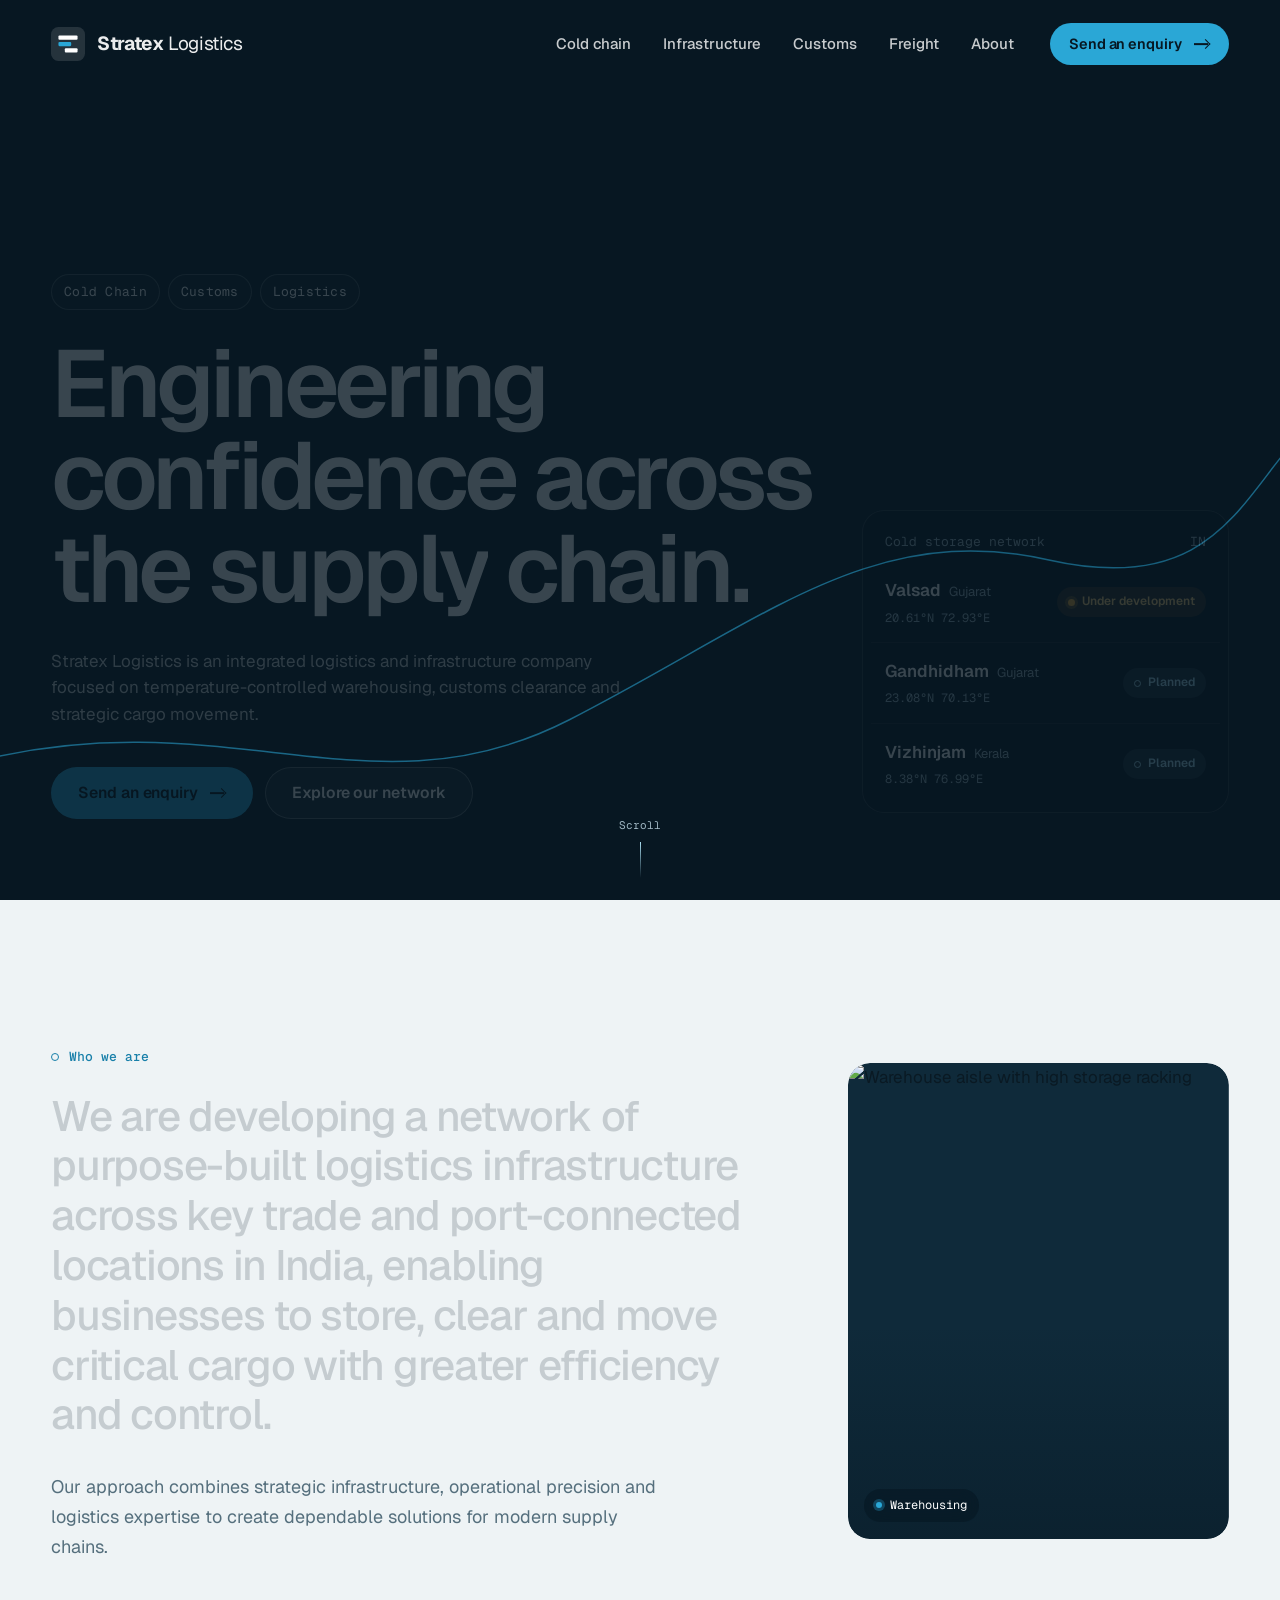
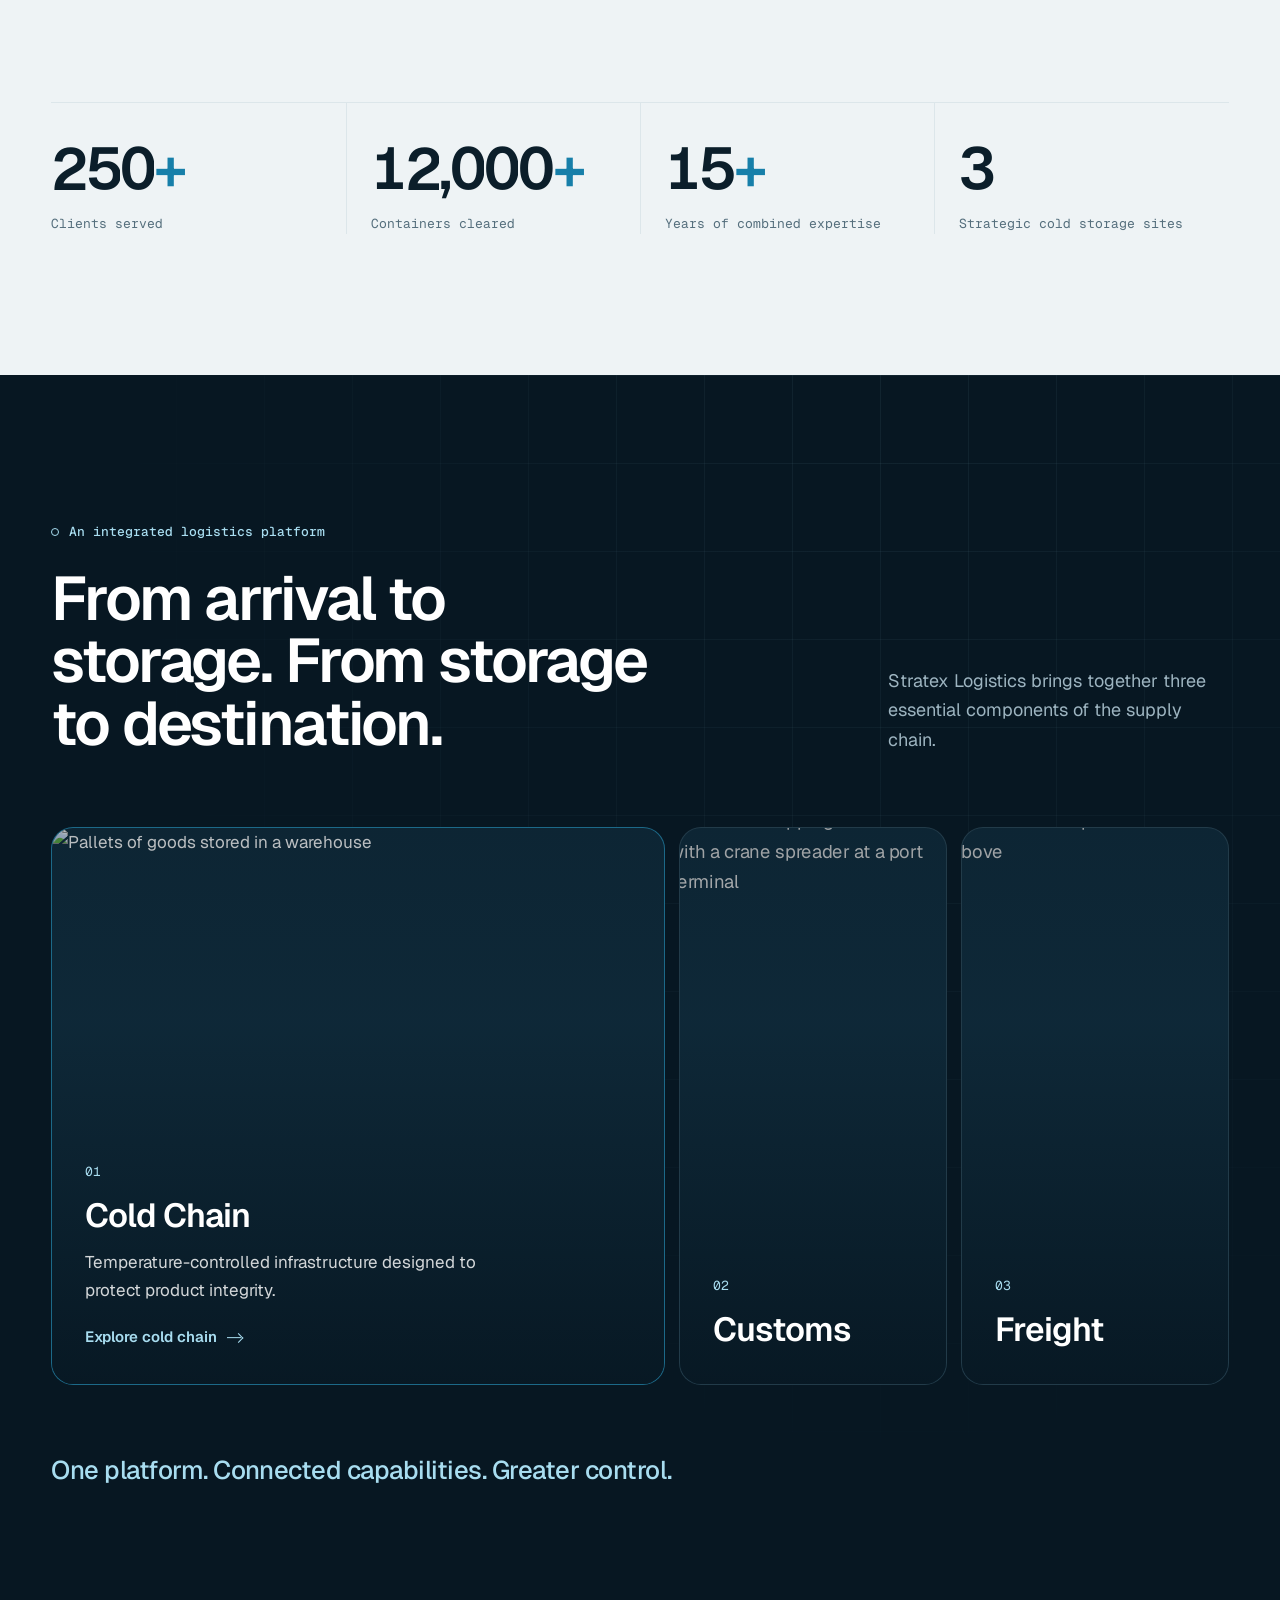
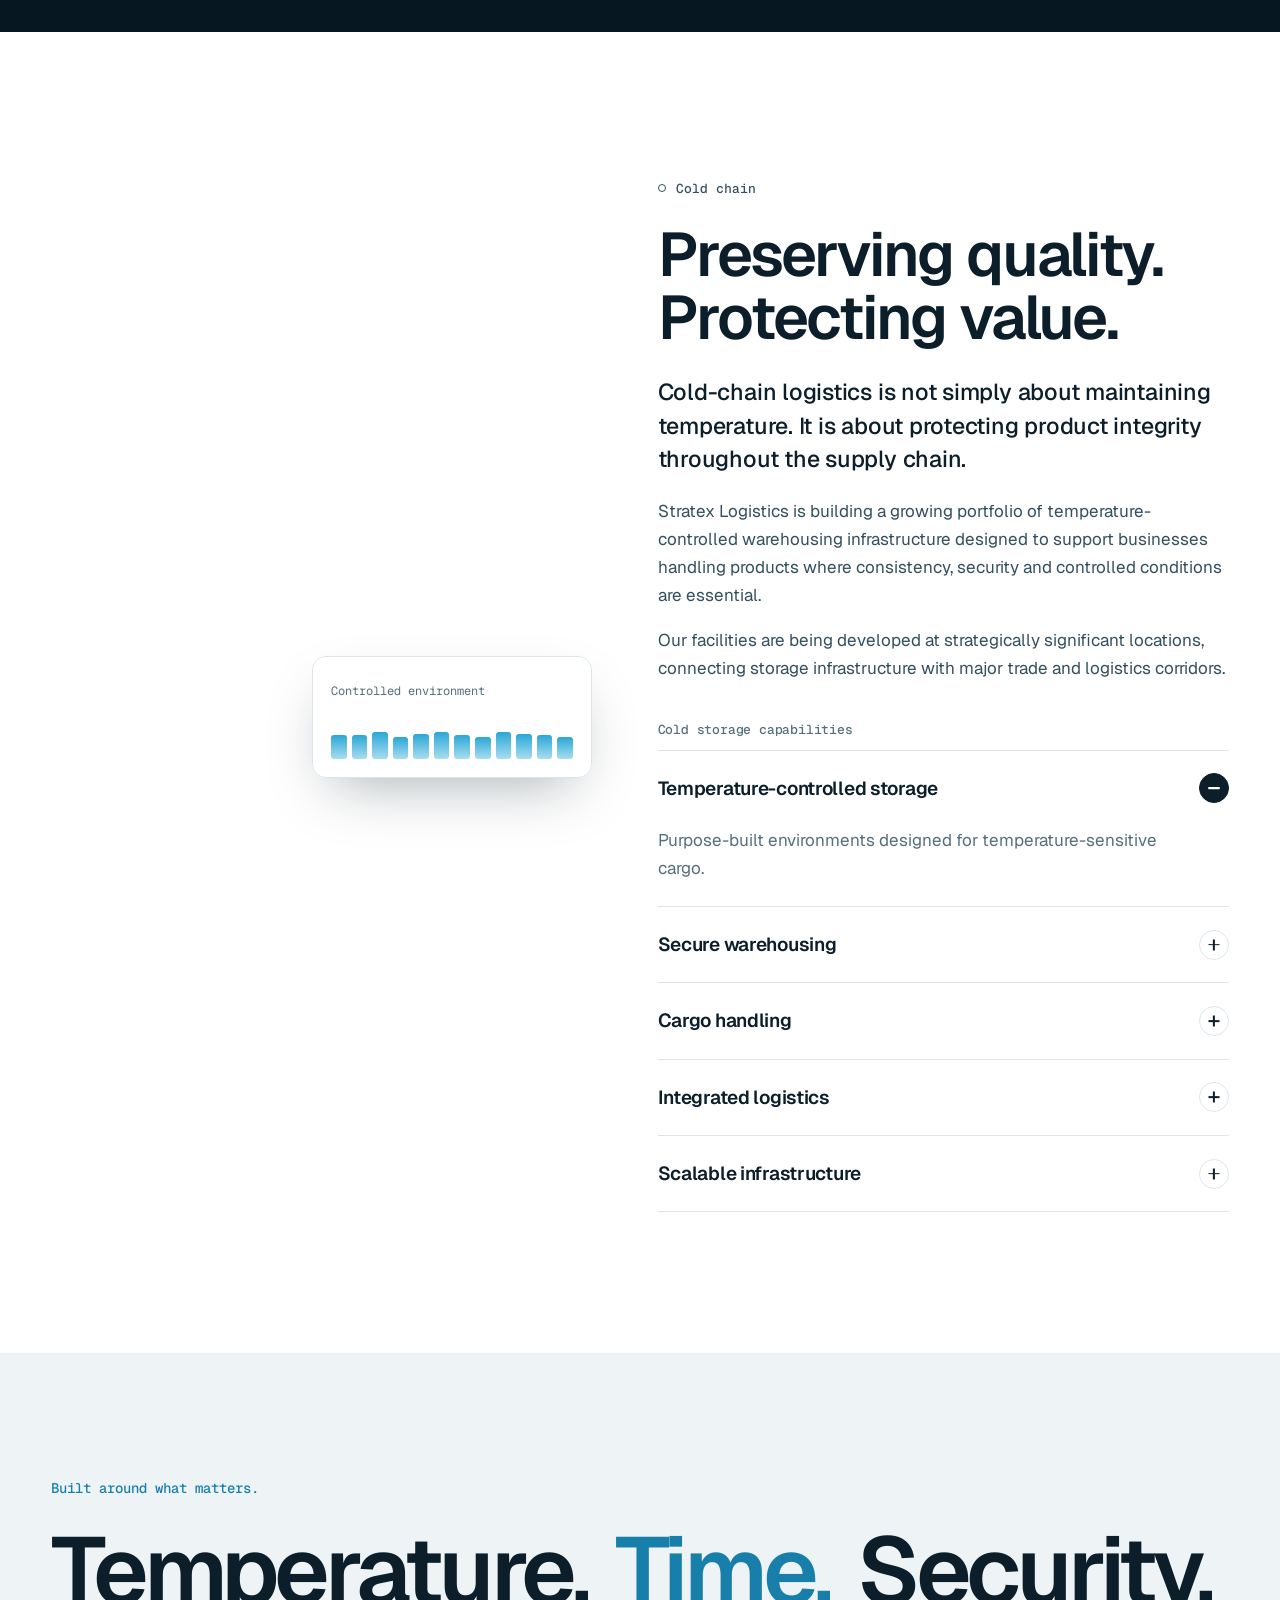
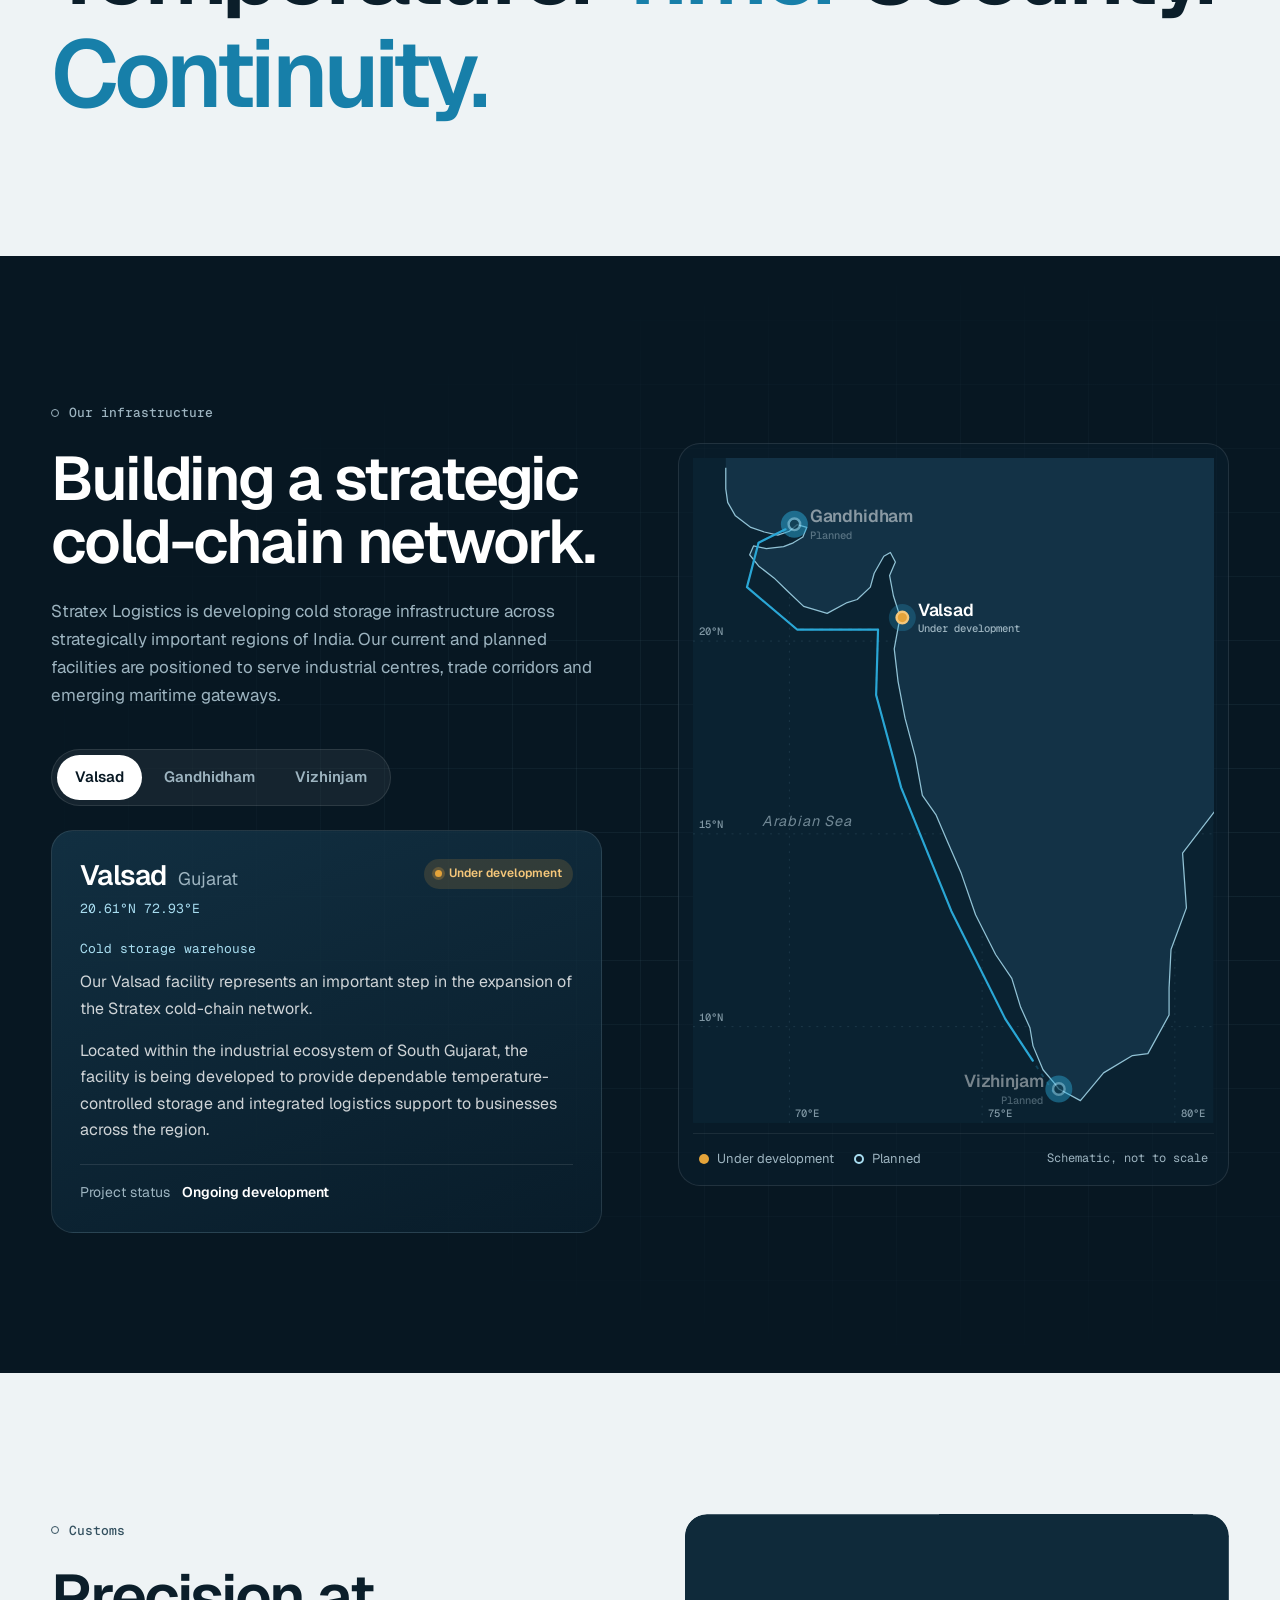
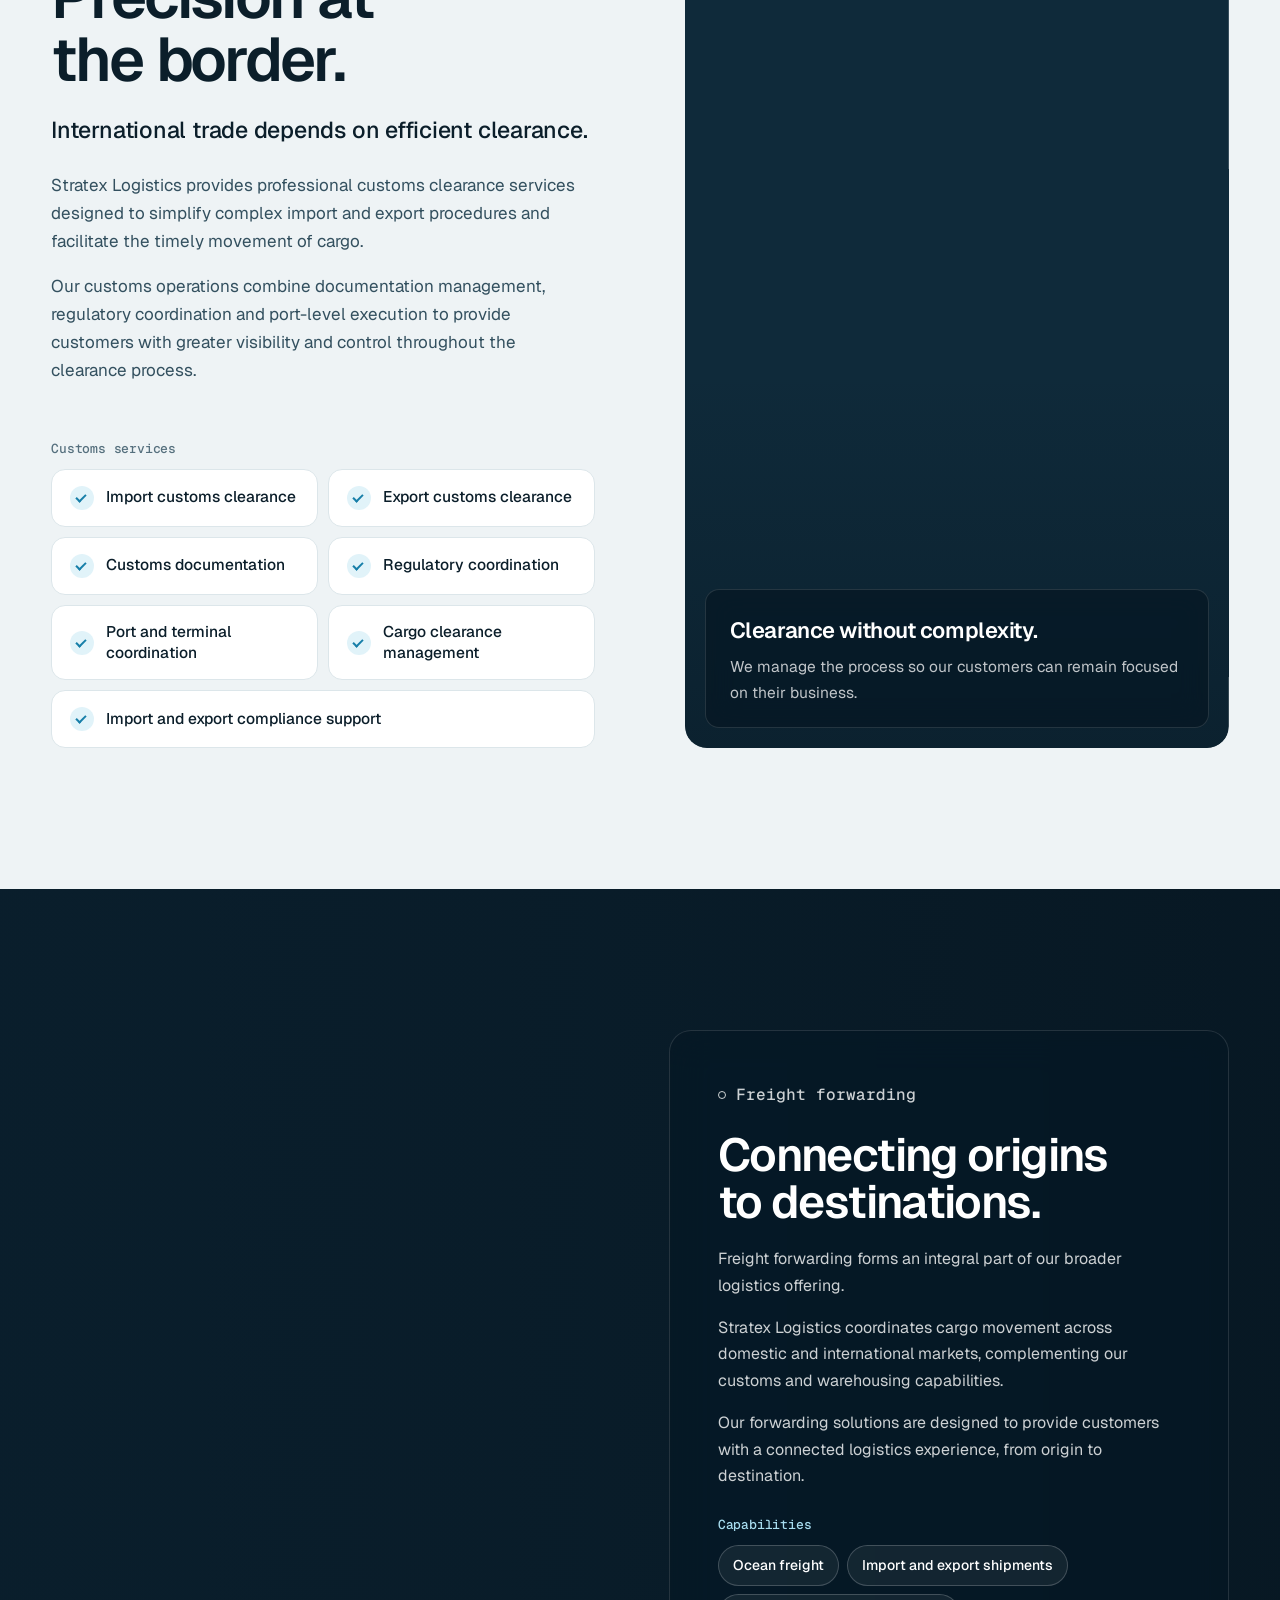
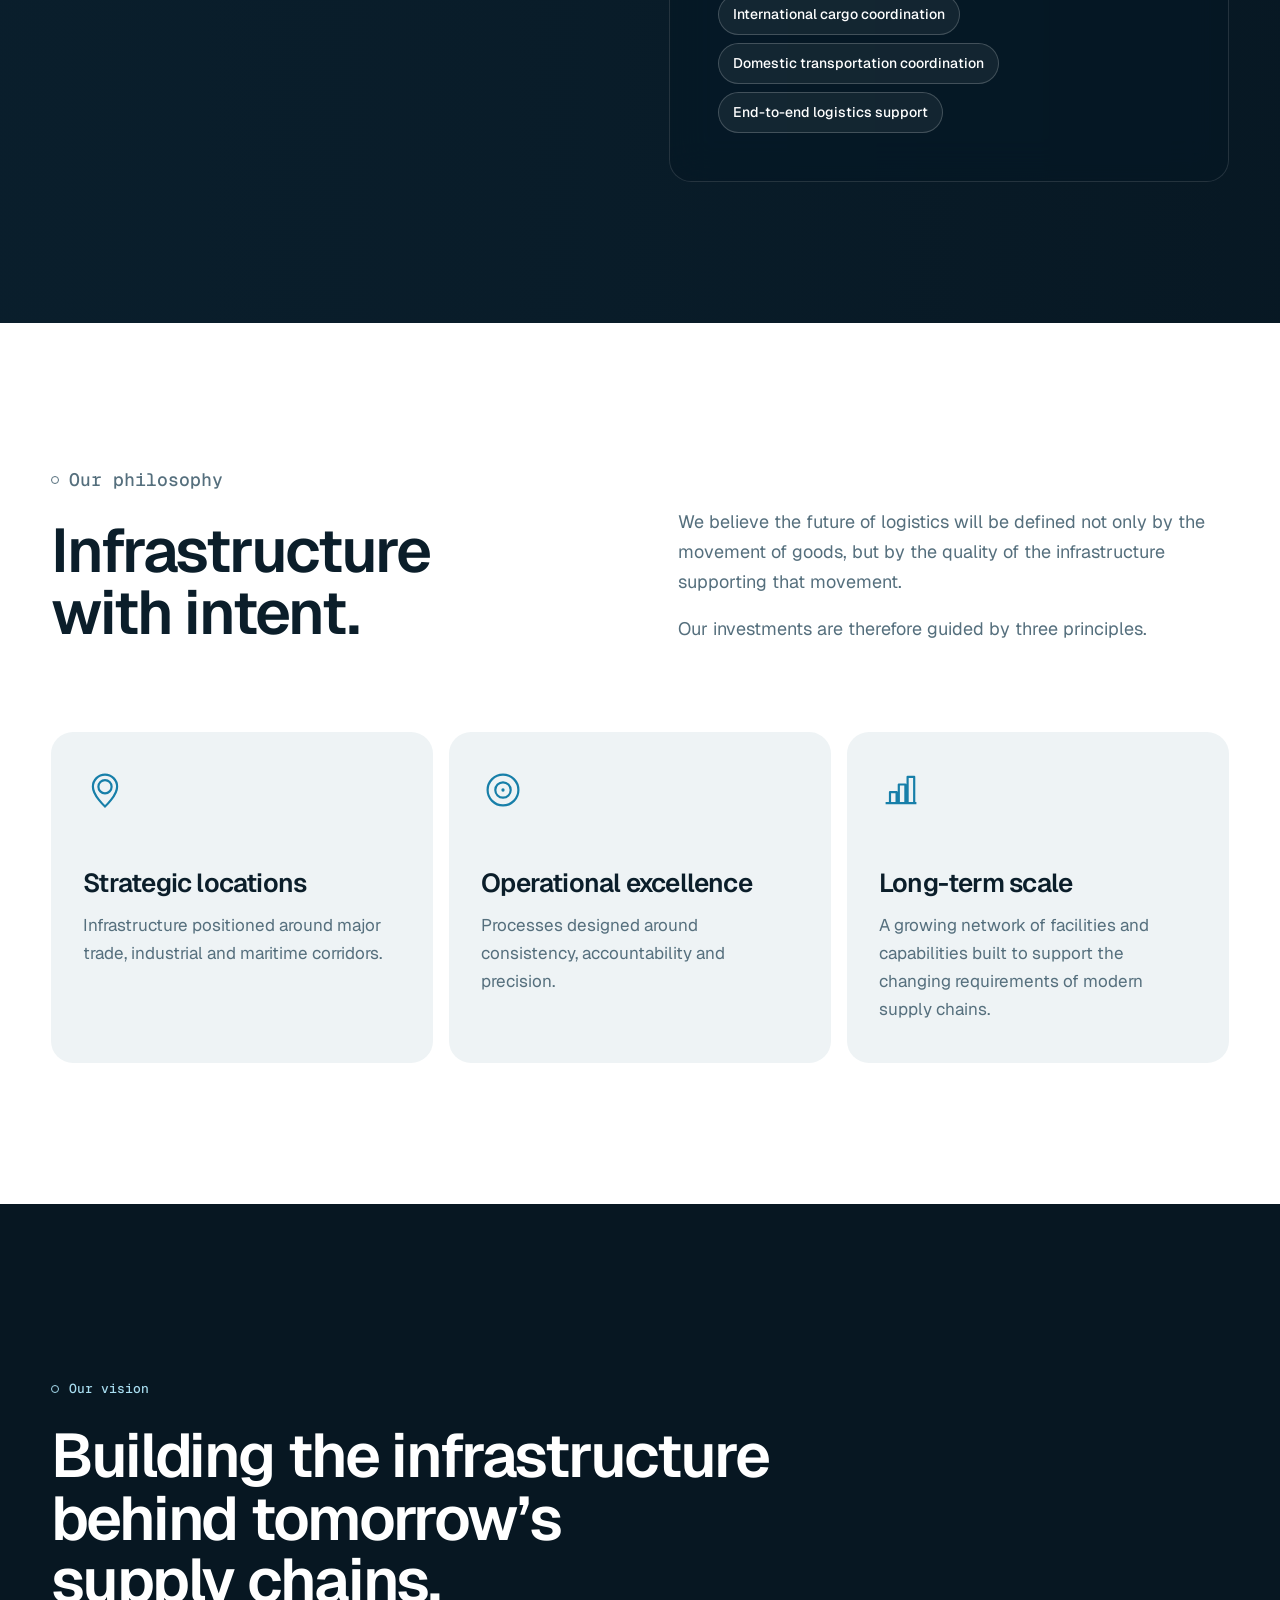
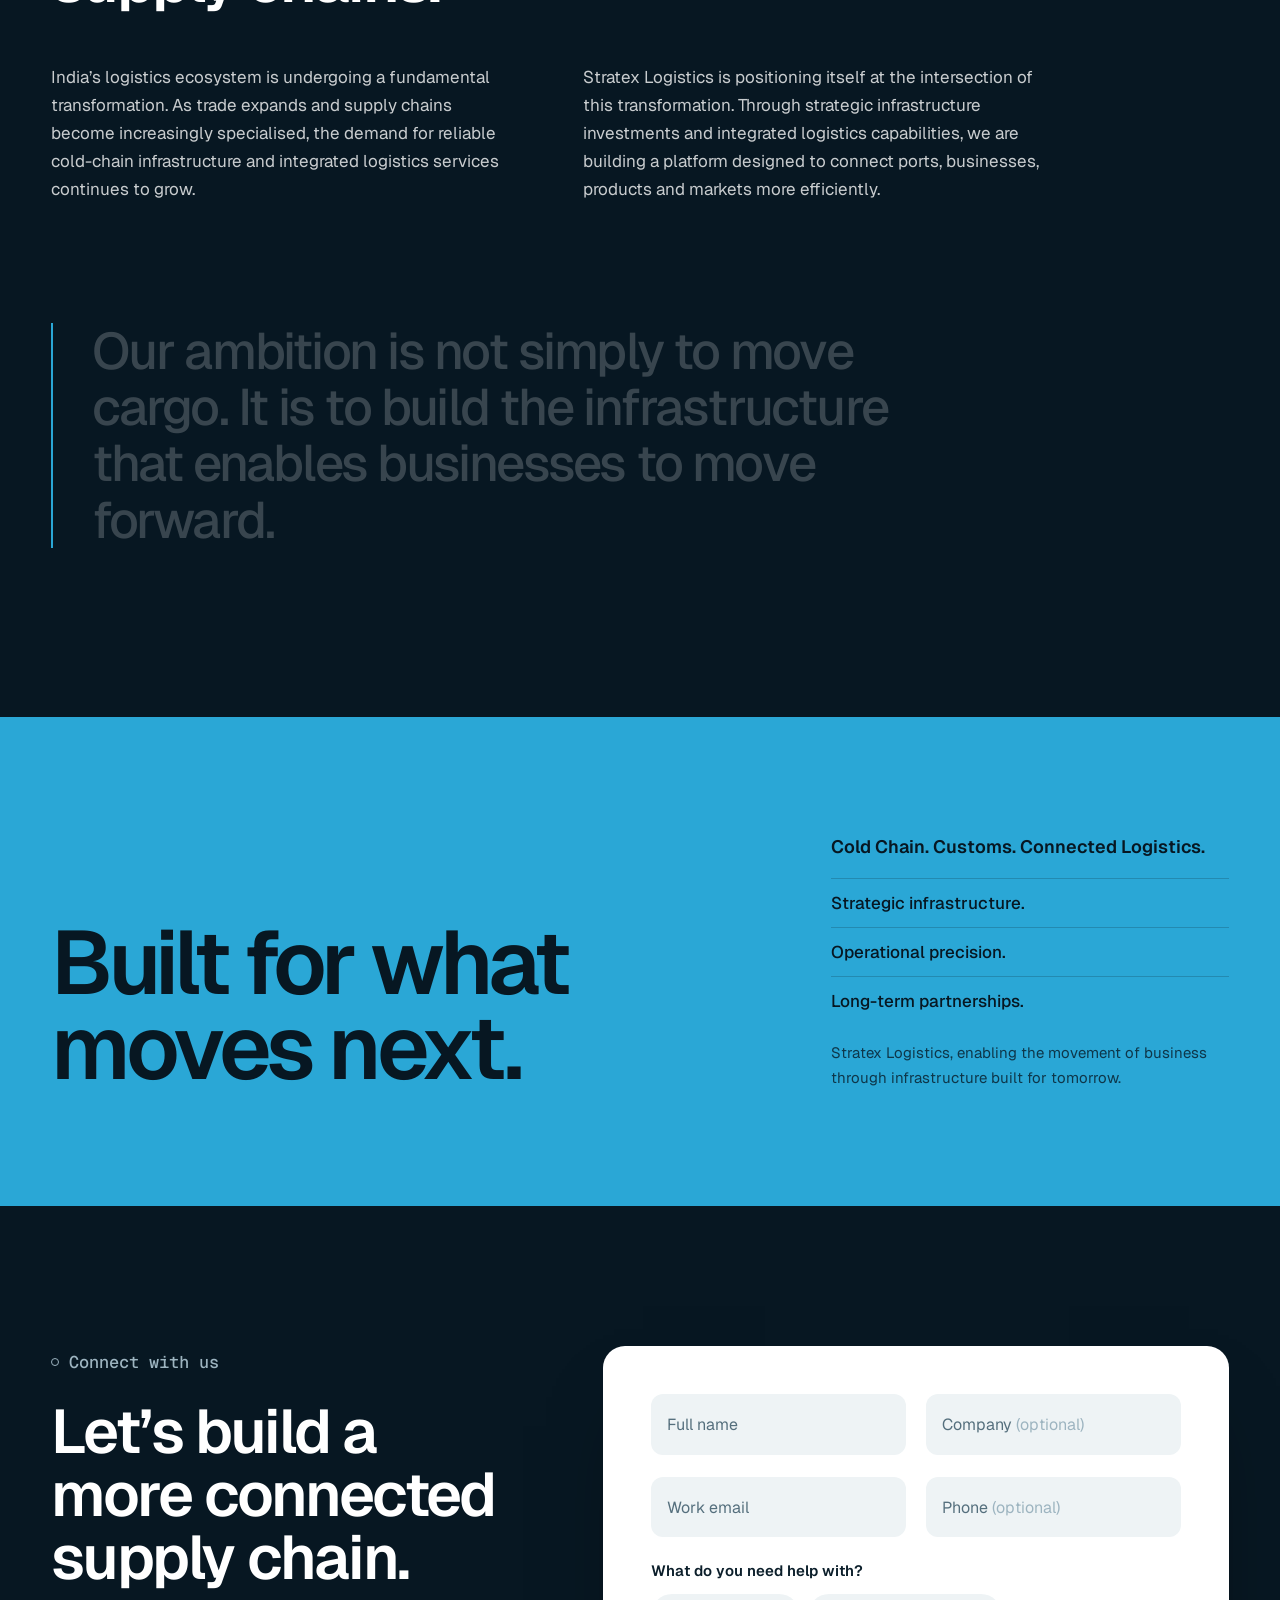
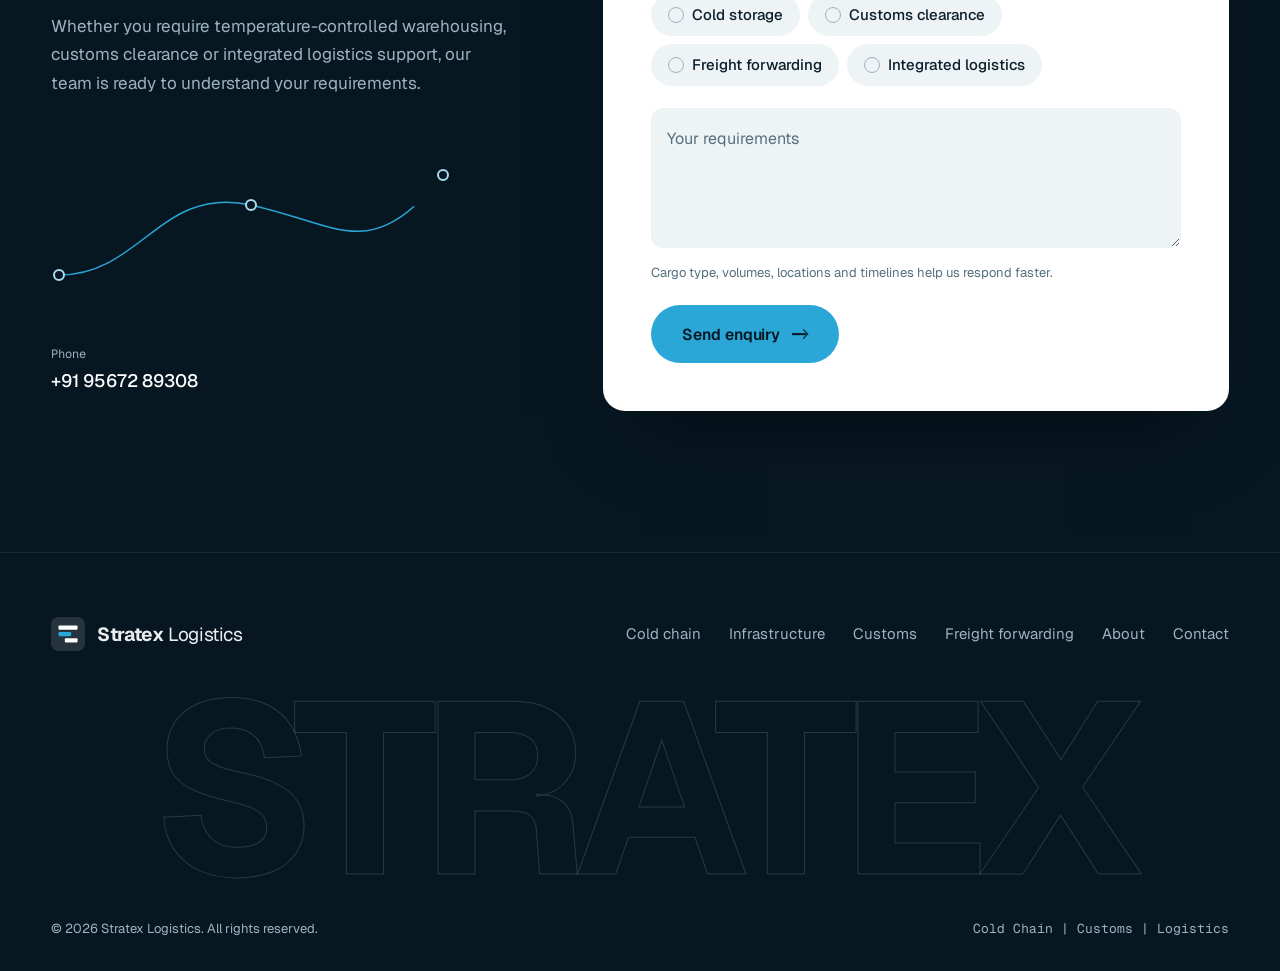
==== commit e2db0470: "Add stats section with rolling digit counters (placeholder figures) Co-Authored-By: Claude Opus 5.5 " ====
--- a/index.html
+++ b/index.html
@@ -159,6 +159,32 @@
       </div>
     </section>
 
+    <!-- ============ STATS ============
+         PLACEHOLDER FIGURES: replace data-count / labels with confirmed numbers before publishing.
+         data-count = final number, data-suffix = text after it (e.g. "+"). -->
+    <section class="stats" aria-label="Stratex Logistics in numbers">
+      <div class="wrap">
+        <ul class="stats-grid" data-stagger>
+          <li class="stat">
+            <p class="stat-num" data-count="250" data-suffix="+">250+</p>
+            <p class="stat-label">Clients served</p>
+          </li>
+          <li class="stat">
+            <p class="stat-num" data-count="12000" data-suffix="+">12,000+</p>
+            <p class="stat-label">Containers cleared</p>
+          </li>
+          <li class="stat">
+            <p class="stat-num" data-count="15" data-suffix="+">15+</p>
+            <p class="stat-label">Years of combined expertise</p>
+          </li>
+          <li class="stat">
+            <p class="stat-num" data-count="3">3</p>
+            <p class="stat-label">Strategic cold storage sites</p>
+          </li>
+        </ul>
+      </div>
+    </section>
+
     <!-- ============ PLATFORM / SERVICES ============ -->
     <section class="platform" id="services" aria-labelledby="platform-title">
       <div class="wrap">
--- a/styles.css
+++ b/styles.css
@@ -225,6 +225,20 @@
 .motion .scrub .sw.on { color: var(--ink); }
 .intro-sub { font-size: 1.125rem; color: var(--slate); max-width: 52ch; margin: 0; }
 .intro-figure { aspect-ratio: 4 / 5; }
+
+/* ---------- Stats ---------- */
+.stats { background: var(--ice); padding: 0 0 var(--section); }
+.stats-grid { display: grid; grid-template-columns: repeat(4, 1fr); border-top: 1px solid var(--ice-2); }
+.stat { padding: 32px 24px 0 0; }
+.stat + .stat { padding-left: 24px; border-left: 1px solid var(--ice-2); }
+.stat-num { display: flex; align-items: baseline; margin: 0 0 10px; font-size: clamp(2.5rem, 4.6vw, 4rem); font-weight: 600; letter-spacing: -0.045em; line-height: 1; color: var(--ink); font-feature-settings: "tnum"; }
+.stat-num .sfx { color: var(--reefer-deep); }
+.stat-label { margin: 0; font-family: var(--mono); font-size: 0.8125rem; color: var(--slate); }
+/* Rolling digits: each digit is a 0-9 strip clipped to one line and slid into place */
+.stat-num { --row: 1.15em; }
+.reel { display: inline-block; height: var(--row); overflow: hidden; -webkit-mask-image: linear-gradient(transparent, #000 18%, #000 82%, transparent); mask-image: linear-gradient(transparent, #000 18%, #000 82%, transparent); }
+.reel-strip { display: flex; flex-direction: column; transition: transform 1.6s var(--ease); transition-delay: var(--d, 0s); }
+.reel-strip span { height: var(--row); line-height: var(--row); }
 
 /* ---------- Platform panels ---------- */
 .platform { background: var(--night); color: var(--white); padding: var(--section) 0; position: relative; overflow: hidden; }
@@ -561,8 +575,7 @@
     position: fixed; inset: 0; z-index: -1; flex-direction: column; align-items: stretch; justify-content: center; gap: 32px;
     height: 100vh; height: 100dvh; overflow-y: auto; overscroll-behavior: contain;
     padding: calc(100px + env(safe-area-inset-top)) var(--gutter) calc(40px + env(safe-area-inset-bottom));
-    background: rgba(7,23,34,.97);
-    backdrop-filter: blur(20px); -webkit-backdrop-filter: blur(20px);
+    background: var(--night);
     opacity: 0; visibility: hidden; transition: opacity .45s var(--ease), visibility .45s;
   }
   .nav.open { opacity: 1; visibility: visible; }
@@ -585,6 +598,11 @@
   .principle::before { left: 22px; right: 22px; }
   .principle h3 { font-size: 1.375rem; }
   .p-icon { margin-bottom: 28px; }
+  .stats-grid { grid-template-columns: 1fr 1fr; }
+  .stat { padding: 28px 16px 28px 0; }
+  .stat + .stat { padding-left: 0; border-left: 0; }
+  .stat:nth-child(even) { padding-left: 20px; border-left: 1px solid var(--ice-2); }
+  .stat:nth-child(n+3) { border-top: 1px solid var(--ice-2); }
   .contact-route { margin-top: 32px; }
 
   /* Map: keep it a sensible size once it drops below the copy */
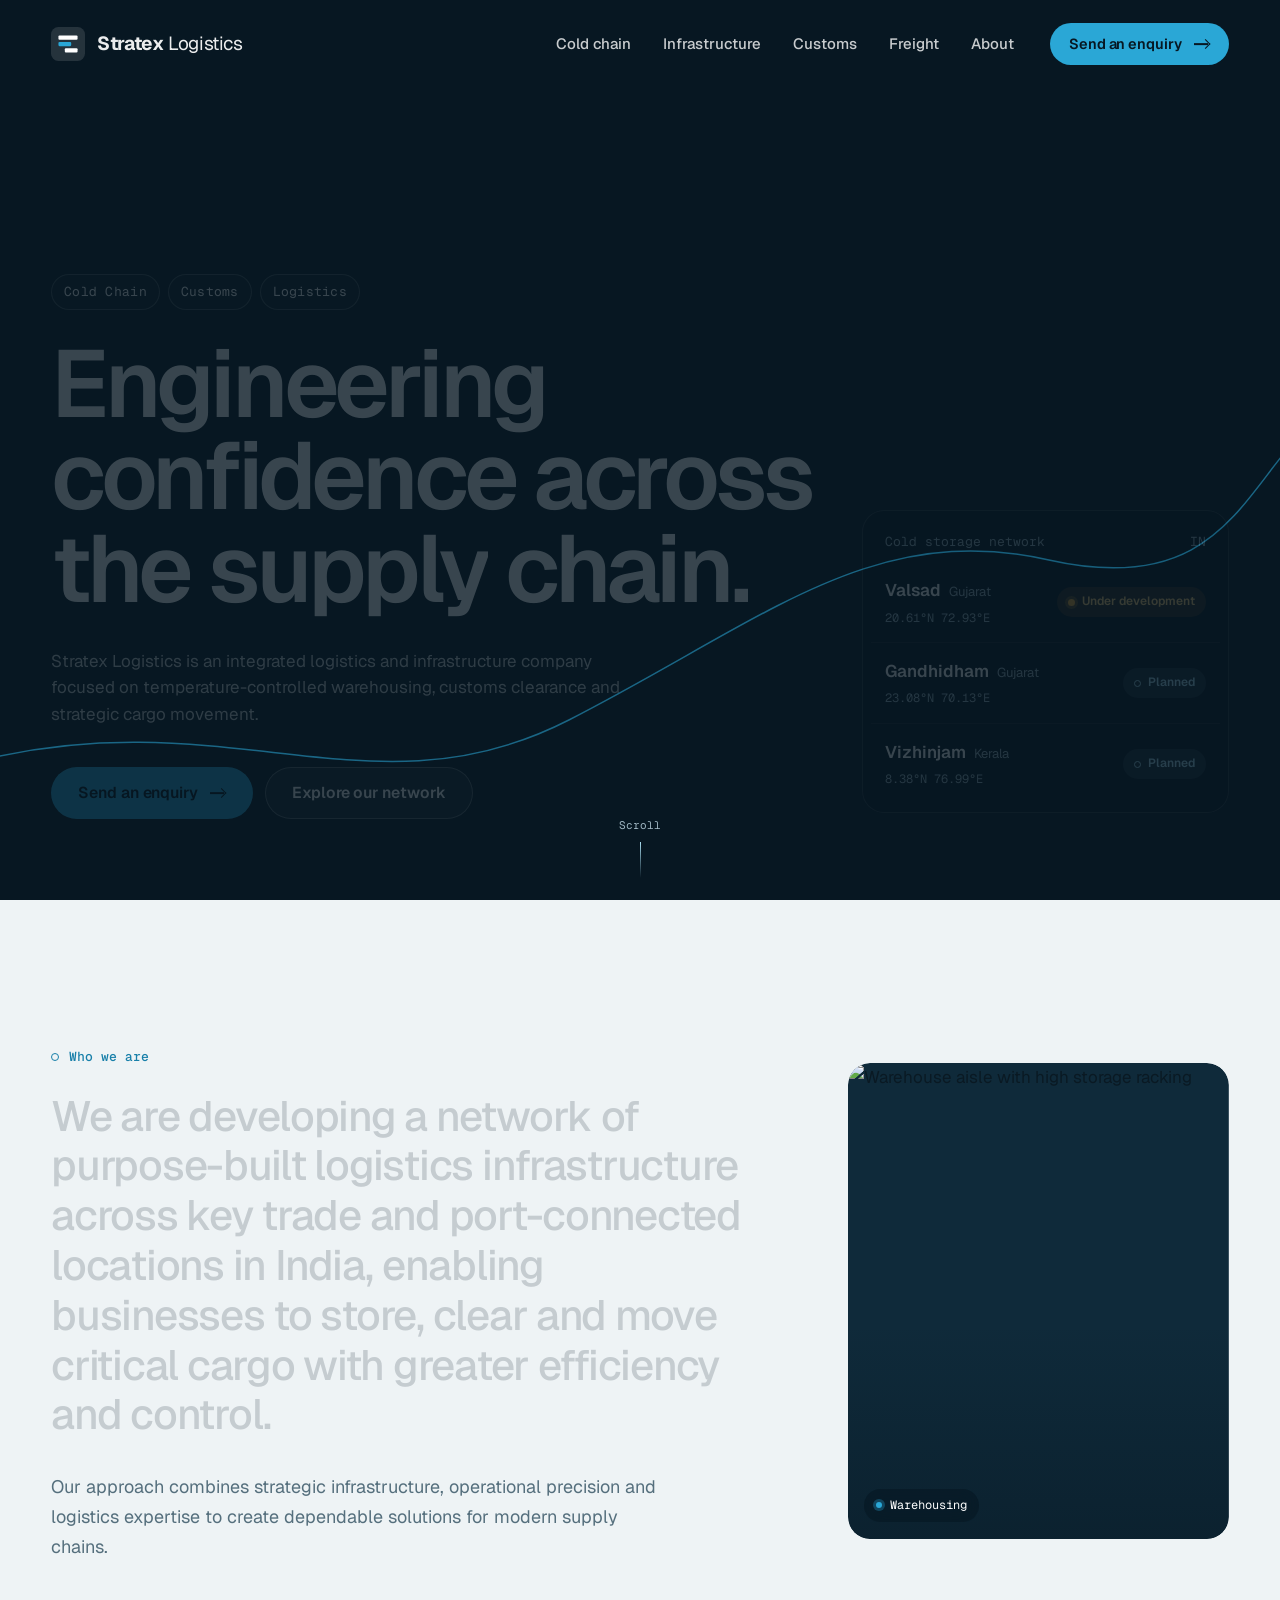
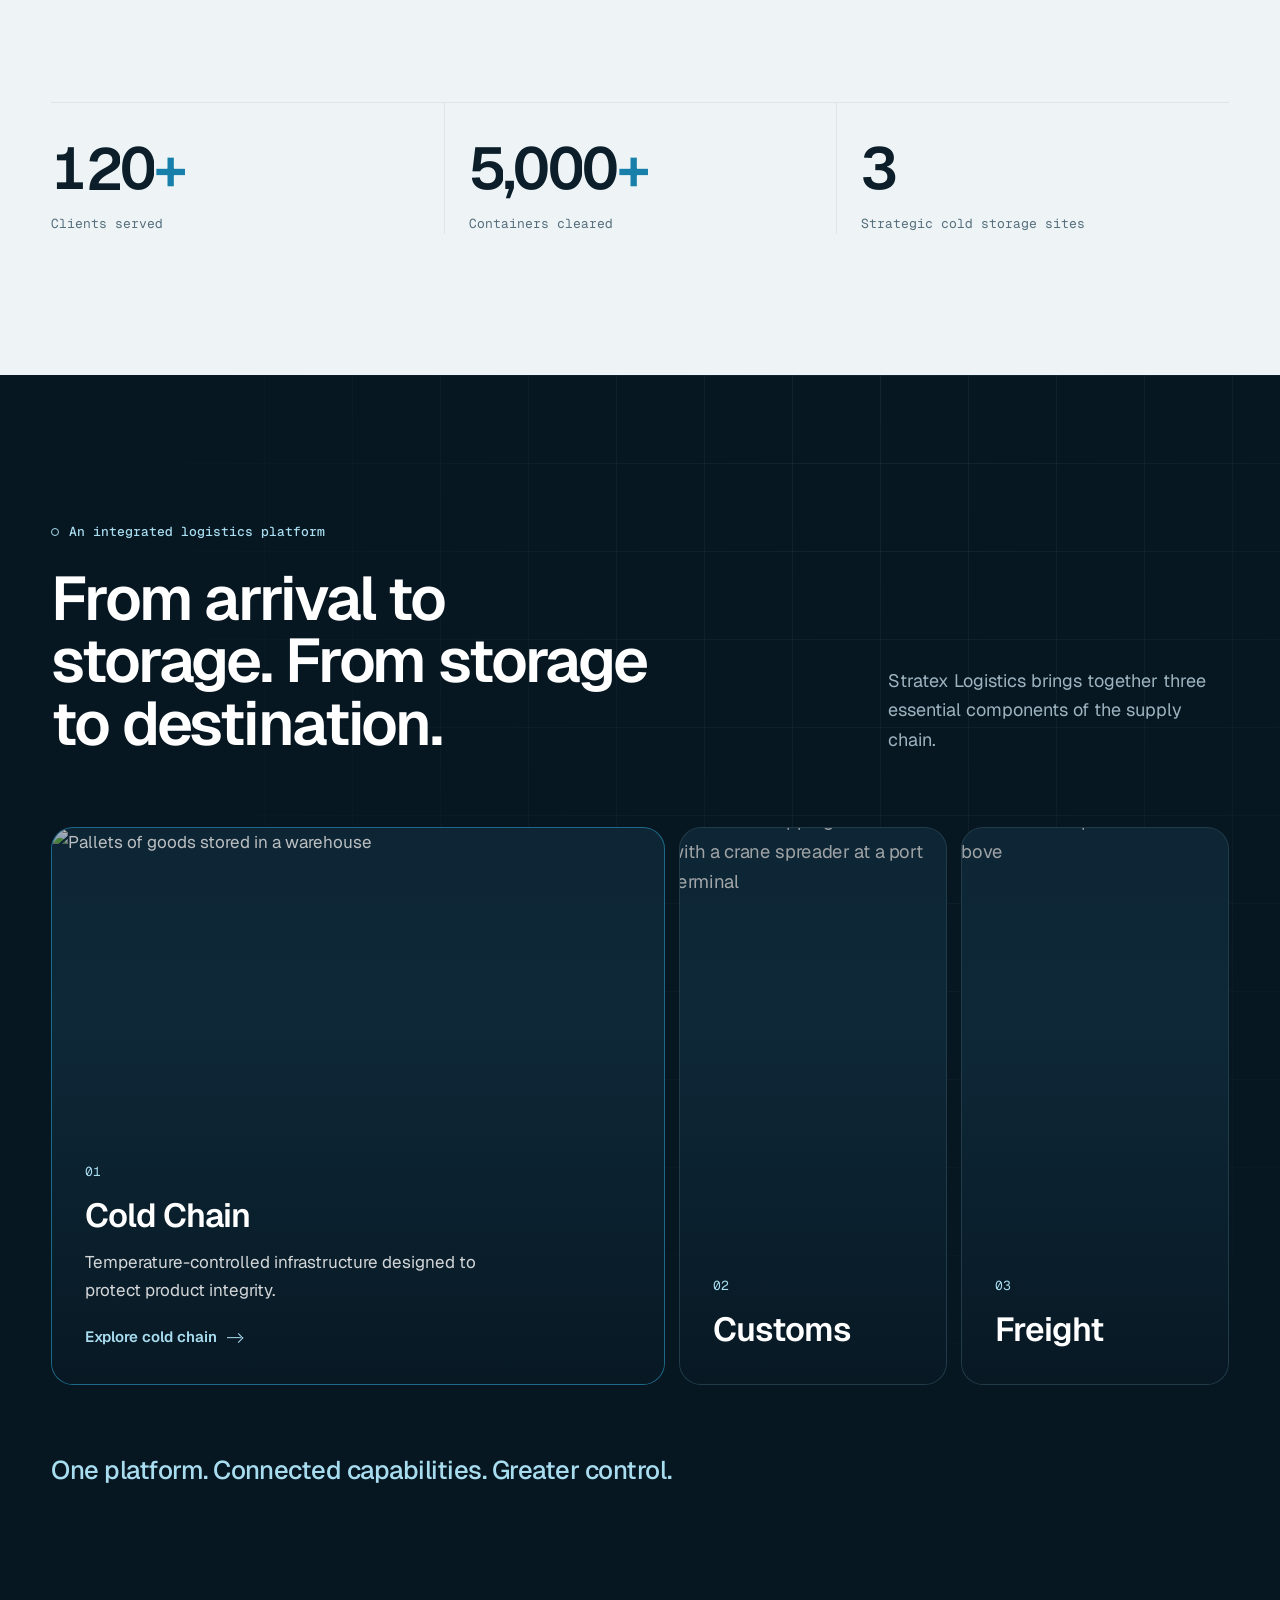
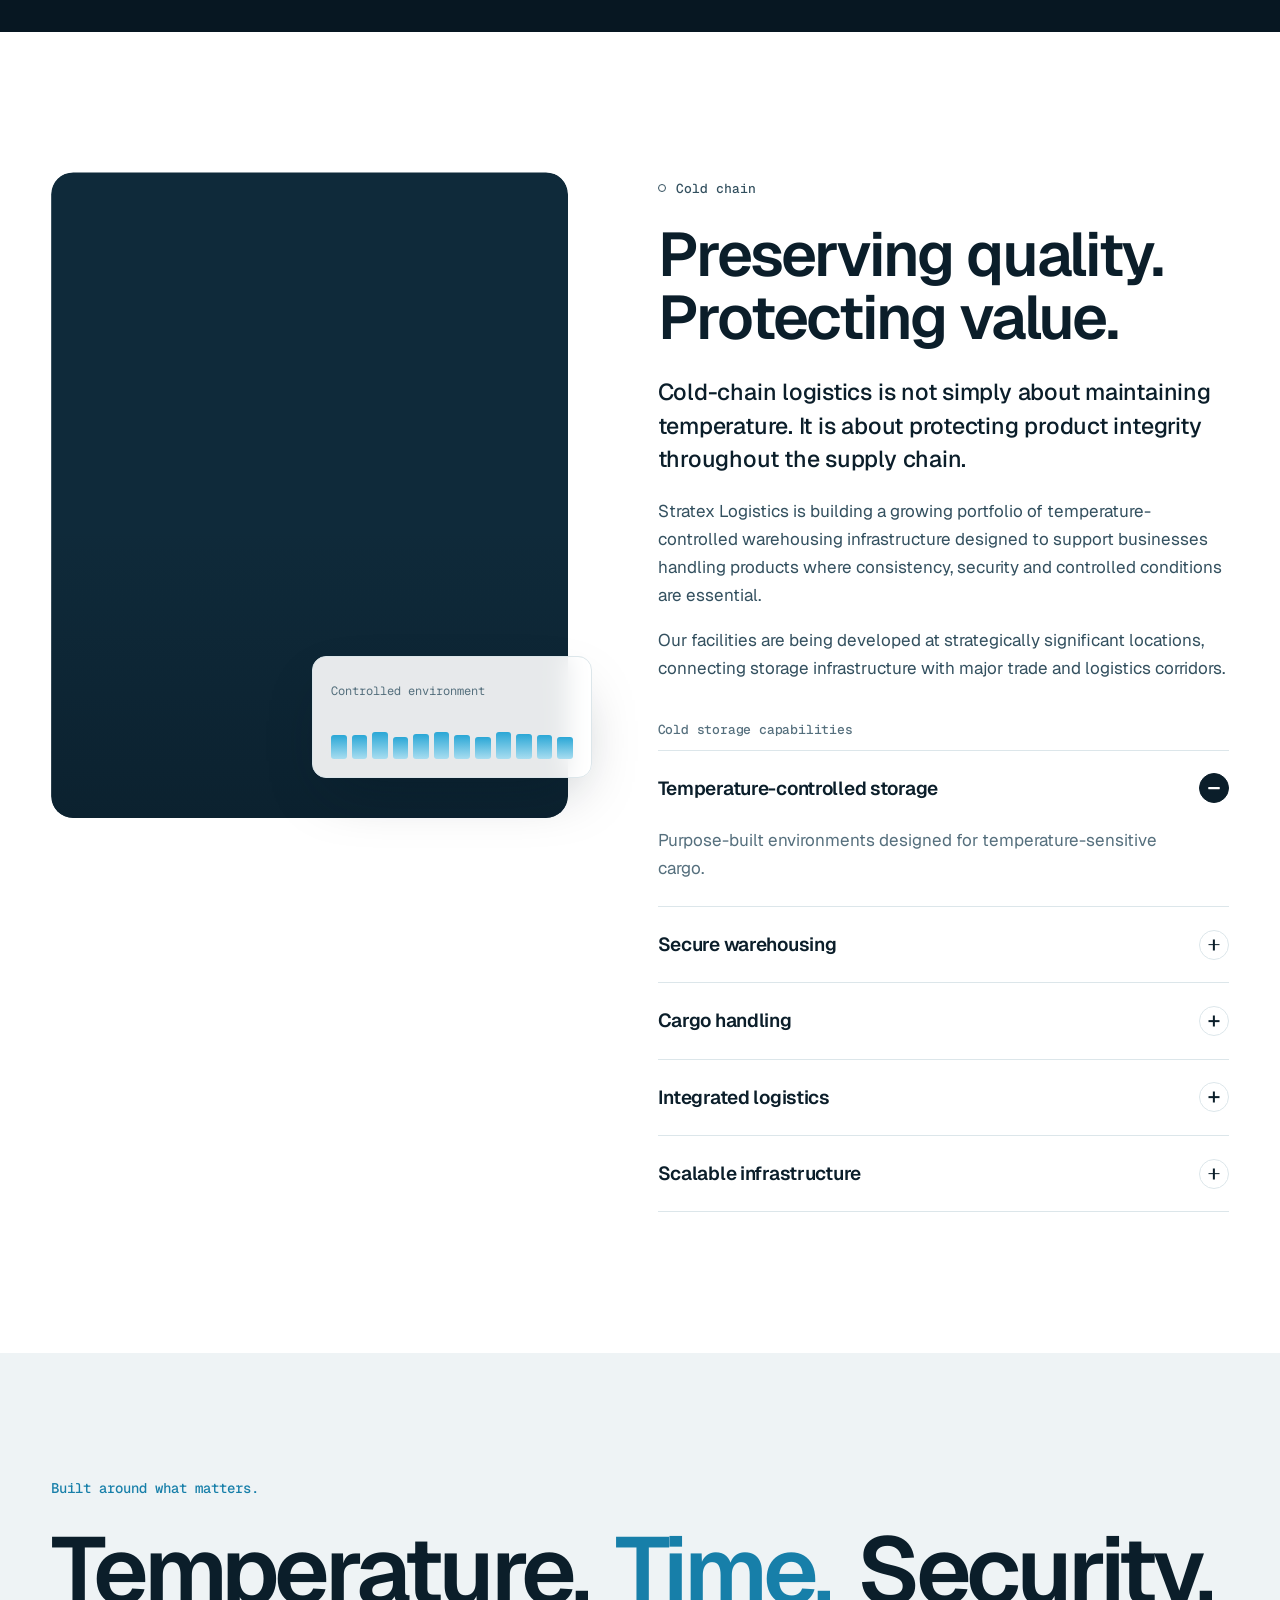
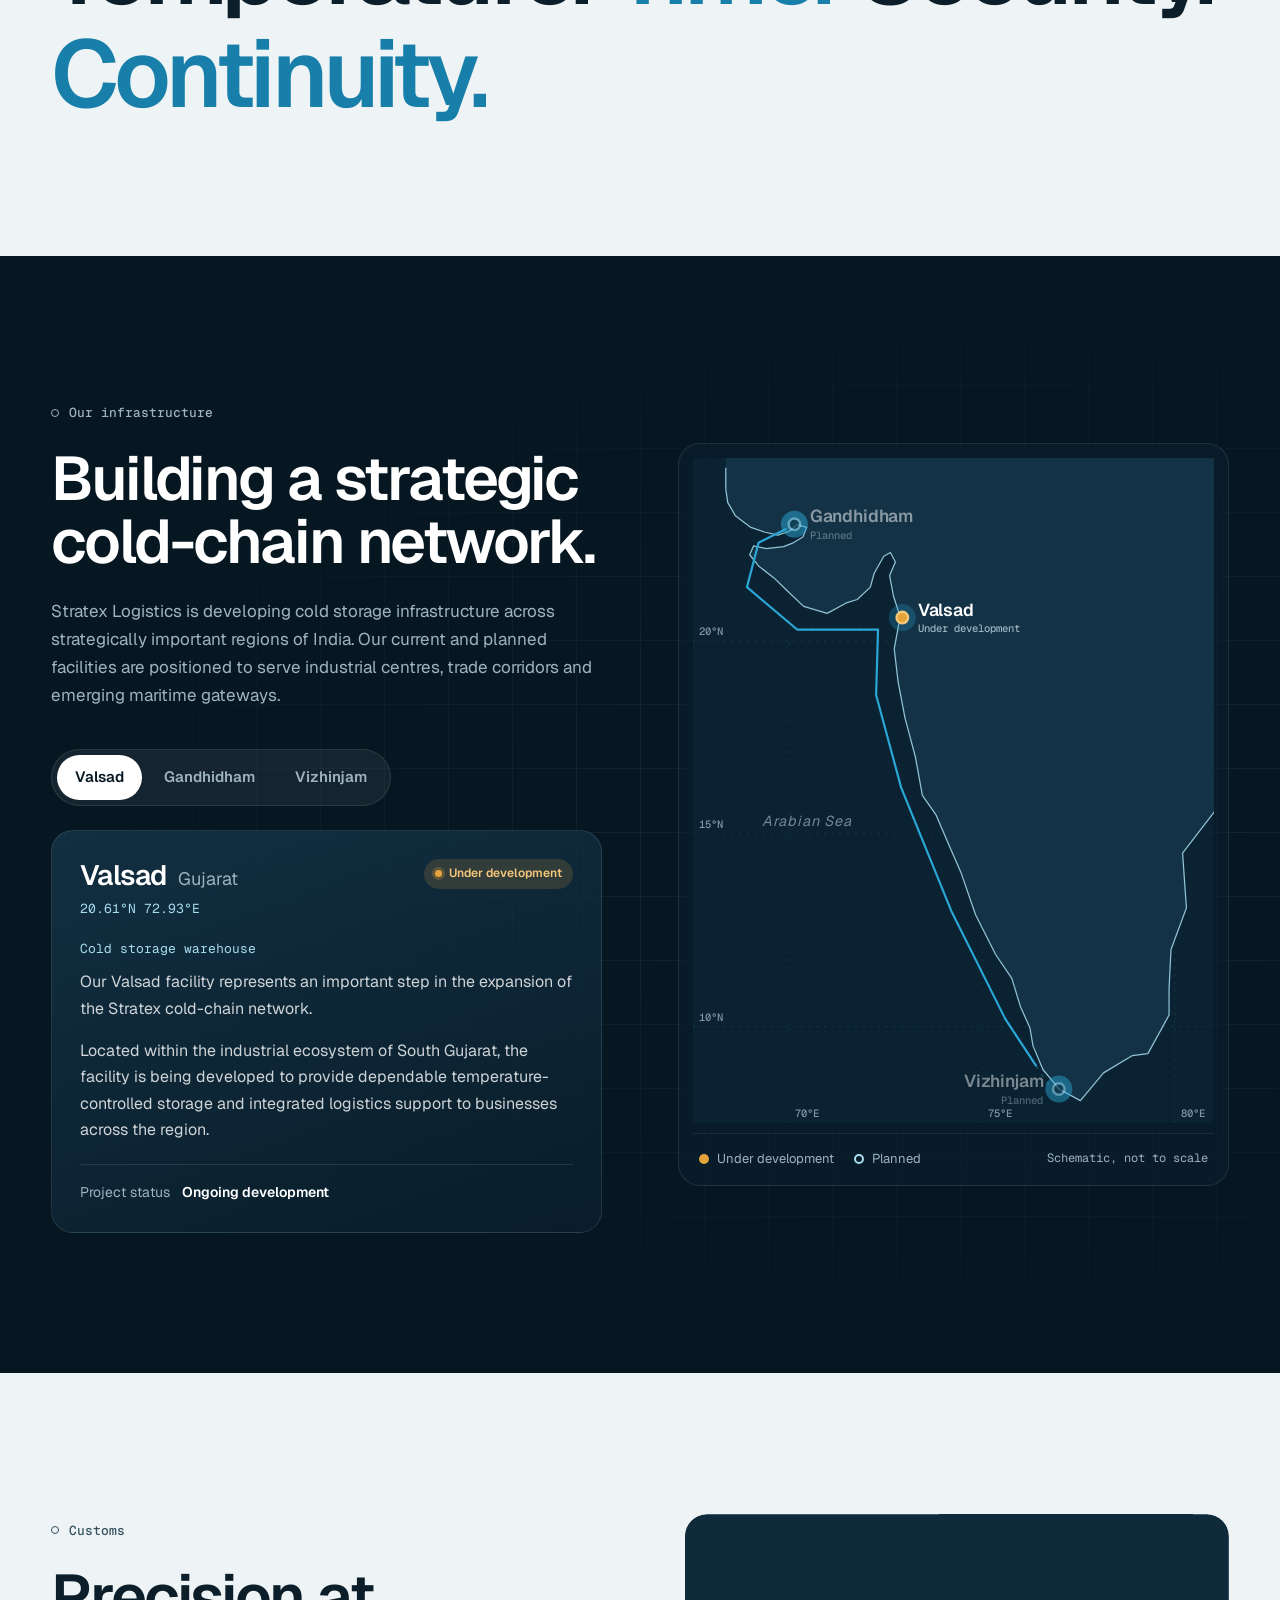
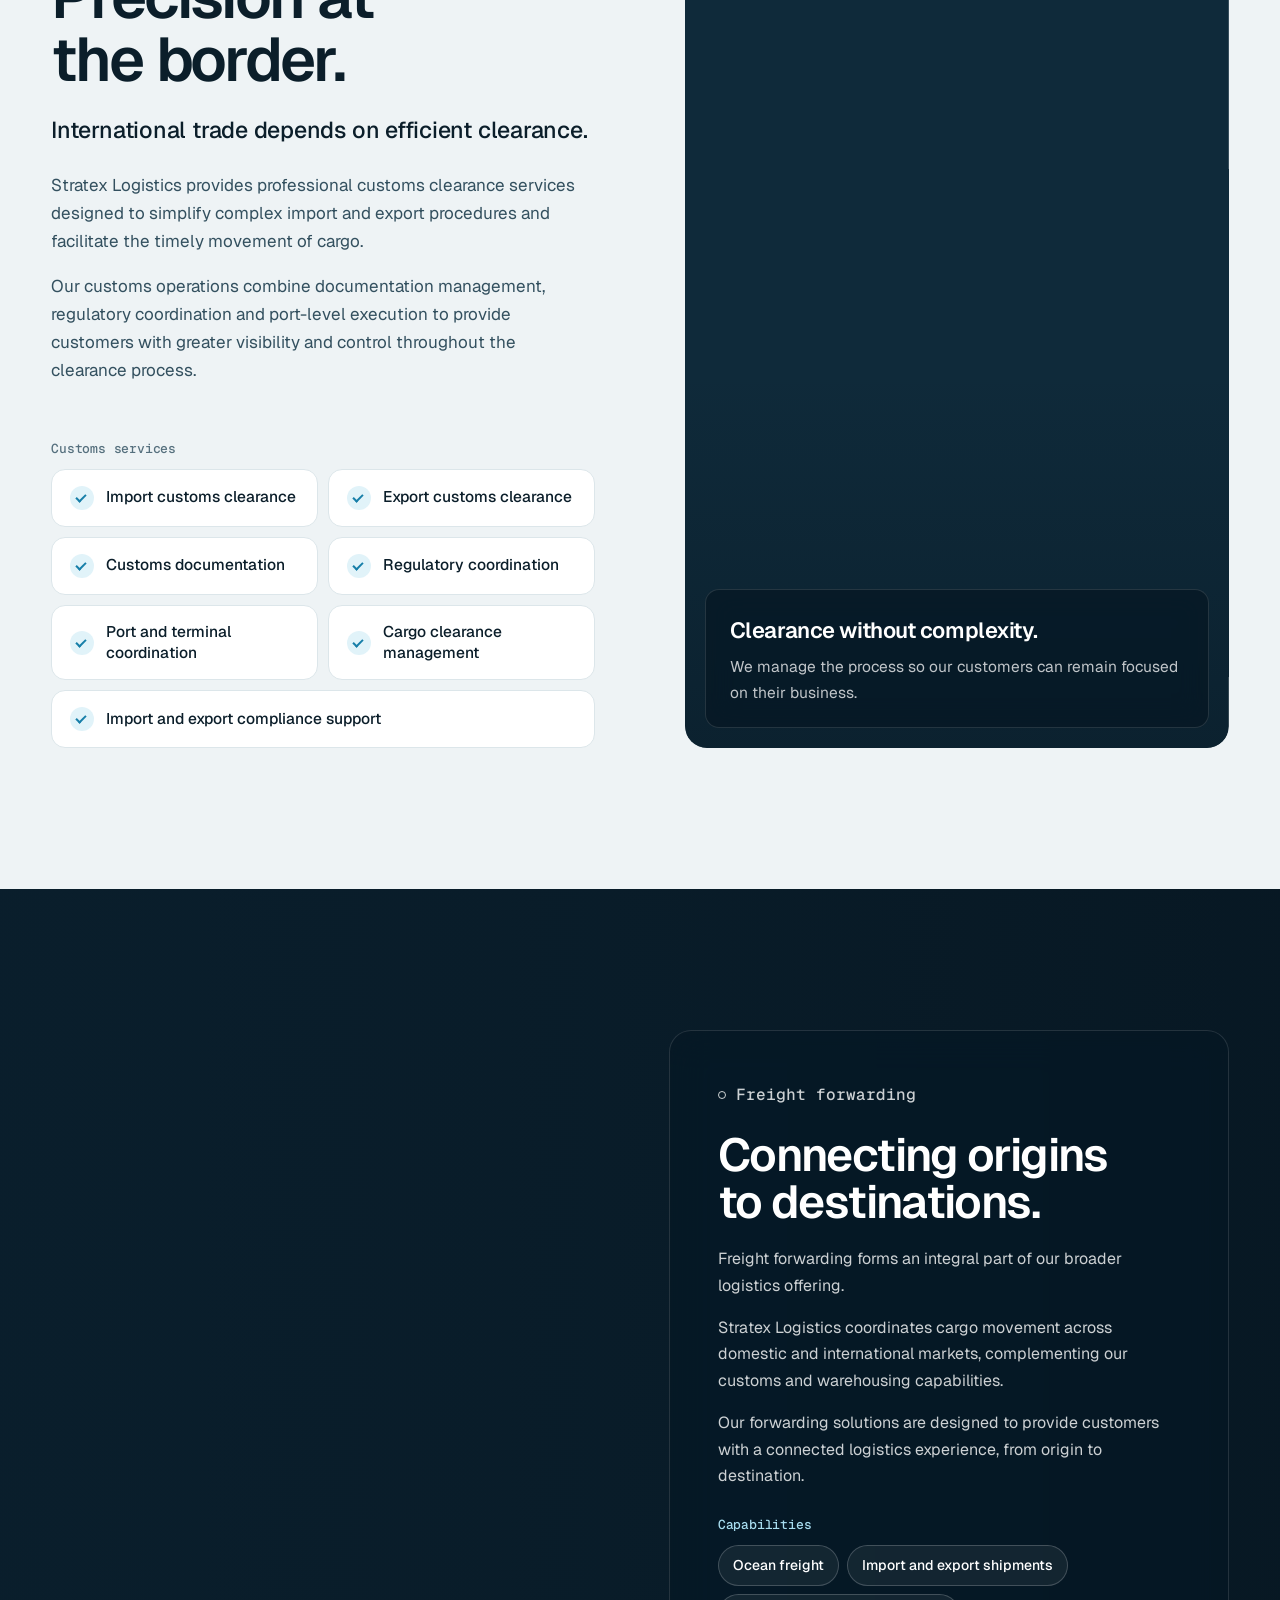
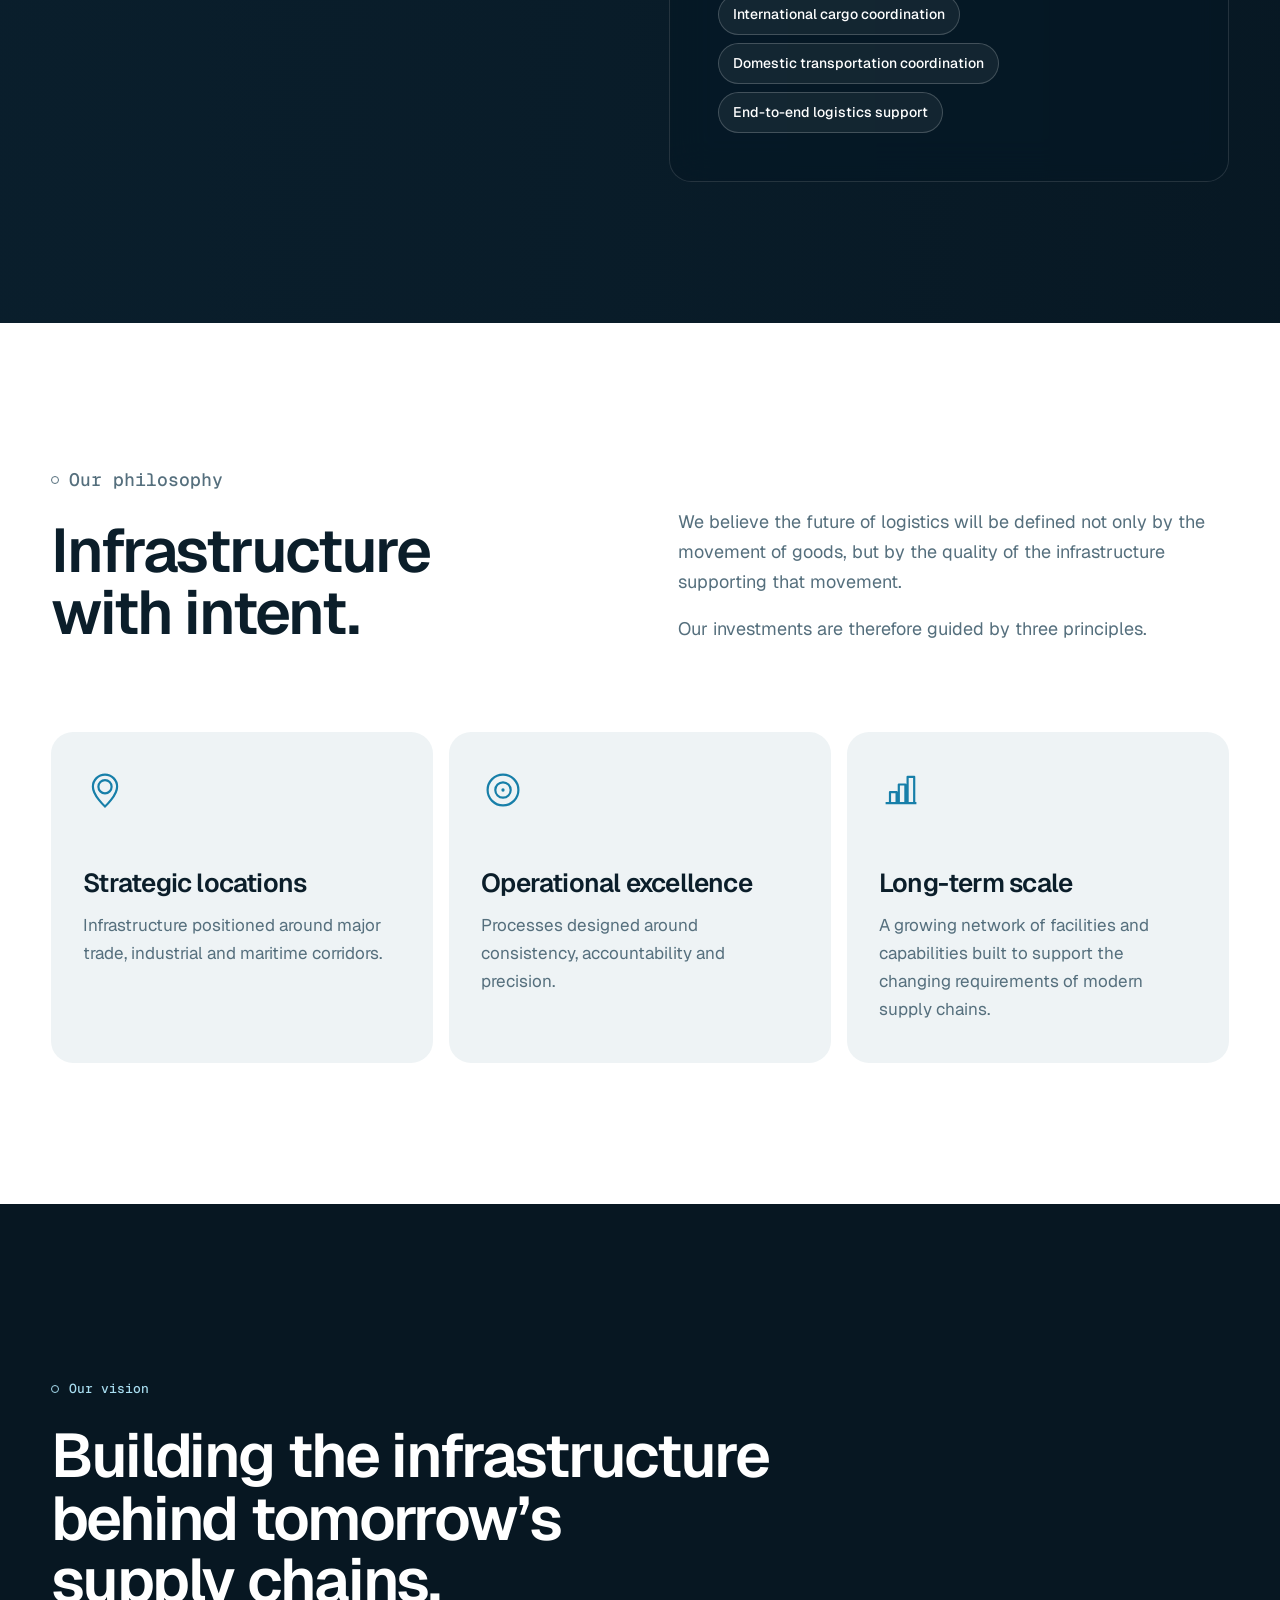
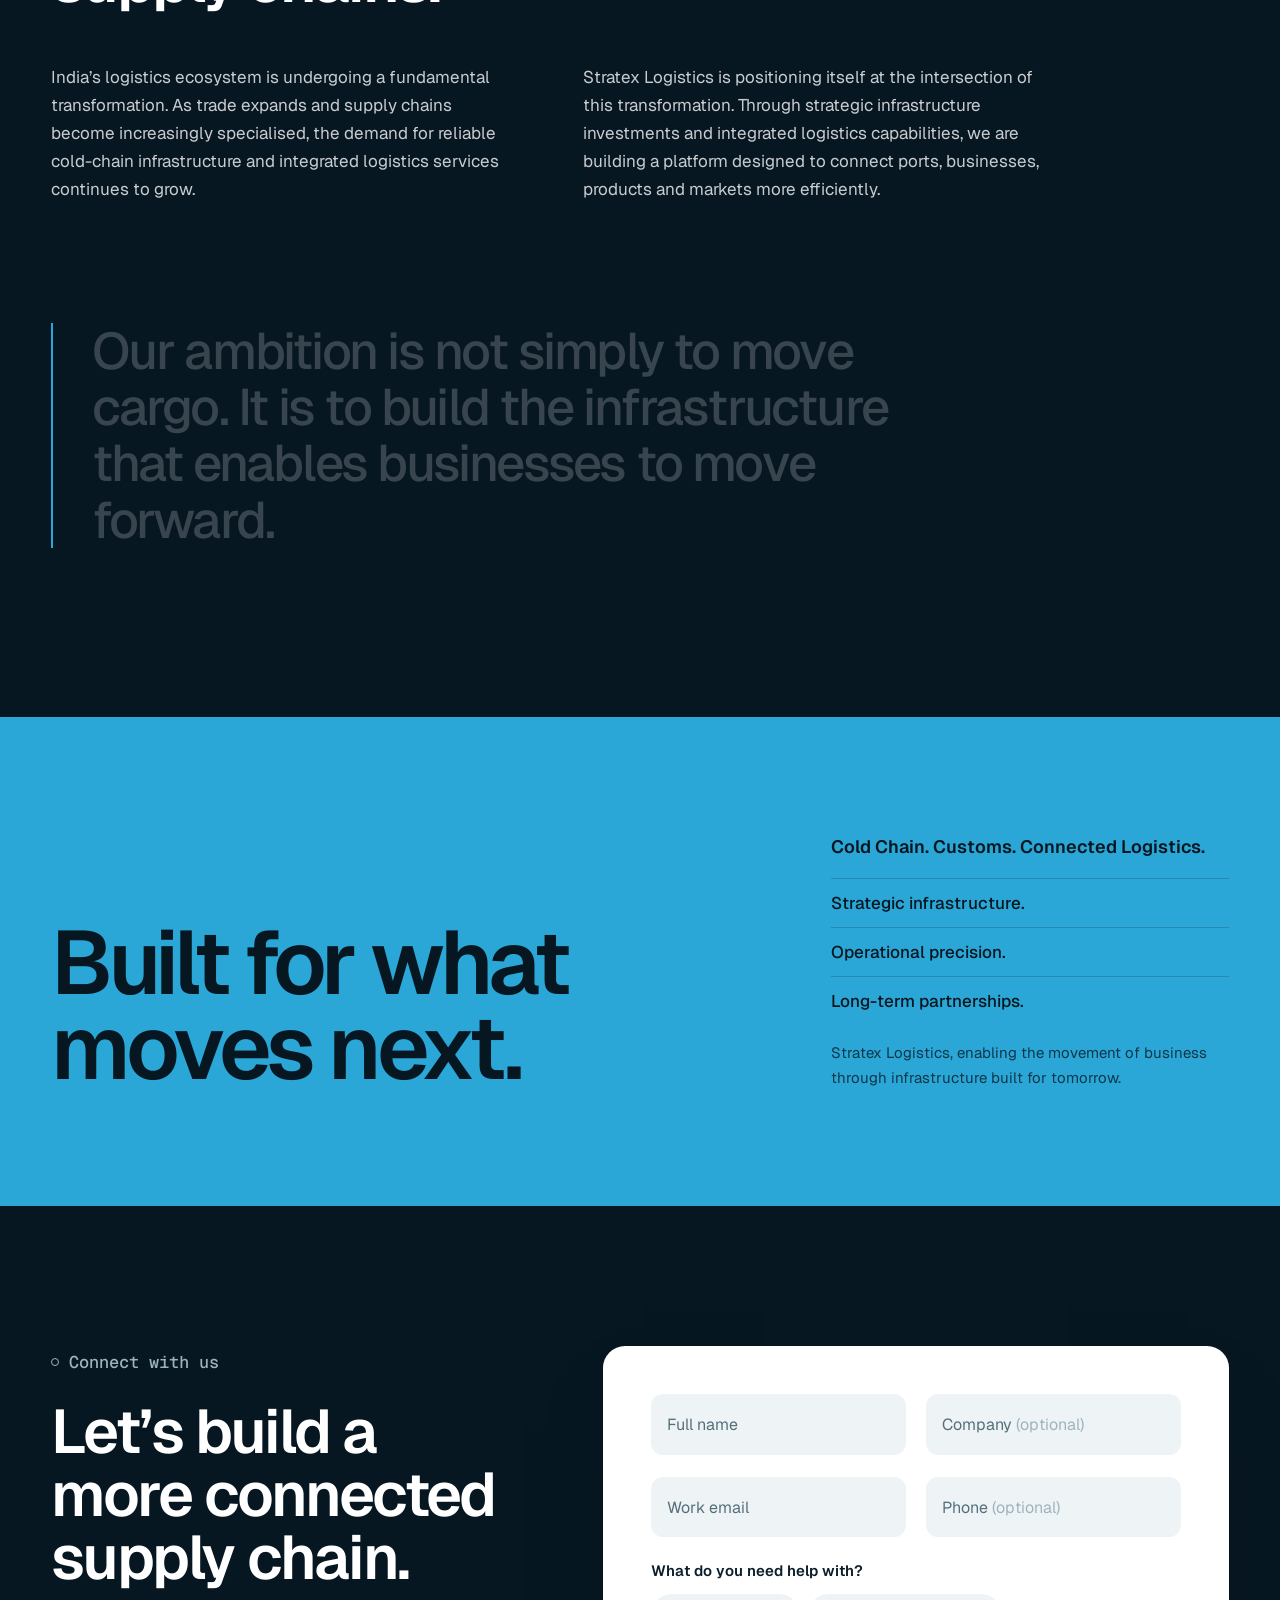
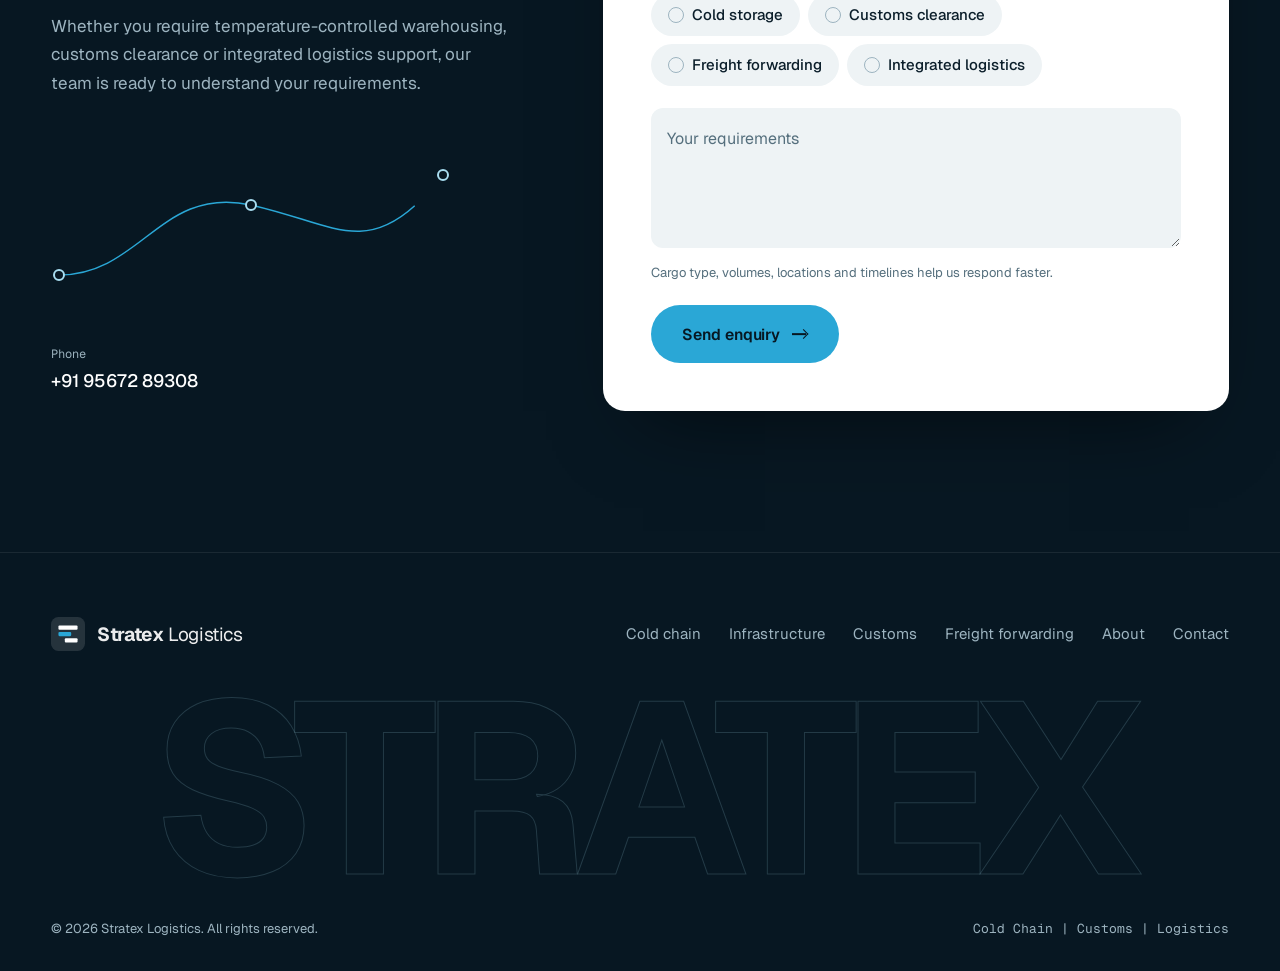
==== commit 5c0459f4: "Lower placeholder stats and drop years stat Co-Authored-By: Claude Opus 5.5 <noreply@anthropic.com>" ====
--- a/index.html
+++ b/index.html
@@ -166,16 +166,12 @@
       <div class="wrap">
         <ul class="stats-grid" data-stagger>
           <li class="stat">
-            <p class="stat-num" data-count="250" data-suffix="+">250+</p>
+            <p class="stat-num" data-count="120" data-suffix="+">120+</p>
             <p class="stat-label">Clients served</p>
           </li>
           <li class="stat">
-            <p class="stat-num" data-count="12000" data-suffix="+">12,000+</p>
+            <p class="stat-num" data-count="5000" data-suffix="+">5,000+</p>
             <p class="stat-label">Containers cleared</p>
-          </li>
-          <li class="stat">
-            <p class="stat-num" data-count="15" data-suffix="+">15+</p>
-            <p class="stat-label">Years of combined expertise</p>
           </li>
           <li class="stat">
             <p class="stat-num" data-count="3">3</p>
--- a/styles.css
+++ b/styles.css
@@ -228,7 +228,7 @@
 
 /* ---------- Stats ---------- */
 .stats { background: var(--ice); padding: 0 0 var(--section); }
-.stats-grid { display: grid; grid-template-columns: repeat(4, 1fr); border-top: 1px solid var(--ice-2); }
+.stats-grid { display: grid; grid-template-columns: repeat(3, 1fr); border-top: 1px solid var(--ice-2); }
 .stat { padding: 32px 24px 0 0; }
 .stat + .stat { padding-left: 24px; border-left: 1px solid var(--ice-2); }
 .stat-num { display: flex; align-items: baseline; margin: 0 0 10px; font-size: clamp(2.5rem, 4.6vw, 4rem); font-weight: 600; letter-spacing: -0.045em; line-height: 1; color: var(--ink); font-feature-settings: "tnum"; }
@@ -598,11 +598,6 @@
   .principle::before { left: 22px; right: 22px; }
   .principle h3 { font-size: 1.375rem; }
   .p-icon { margin-bottom: 28px; }
-  .stats-grid { grid-template-columns: 1fr 1fr; }
-  .stat { padding: 28px 16px 28px 0; }
-  .stat + .stat { padding-left: 0; border-left: 0; }
-  .stat:nth-child(even) { padding-left: 20px; border-left: 1px solid var(--ice-2); }
-  .stat:nth-child(n+3) { border-top: 1px solid var(--ice-2); }
   .contact-route { margin-top: 32px; }
 
   /* Map: keep it a sensible size once it drops below the copy */
@@ -626,6 +621,12 @@
 
 @media (max-width: 640px) {
   body { font-size: 1rem; }
+  .stats-grid { grid-template-columns: 1fr 1fr; }
+  .stat { padding: 28px 16px 28px 0; }
+  .stat + .stat { padding-left: 0; border-left: 0; }
+  .stat:nth-child(even) { padding-left: 20px; border-left: 1px solid var(--ice-2); }
+  .stat:nth-child(n+3) { border-top: 1px solid var(--ice-2); }
+  .stat:last-child:nth-child(odd) { grid-column: 1 / -1; }
   .header-inner { height: 72px; }
   .hero-inner { padding-top: 120px; gap: 32px; }
   .hero-title { font-size: clamp(2.4rem, 11.5vw, 3.5rem); }
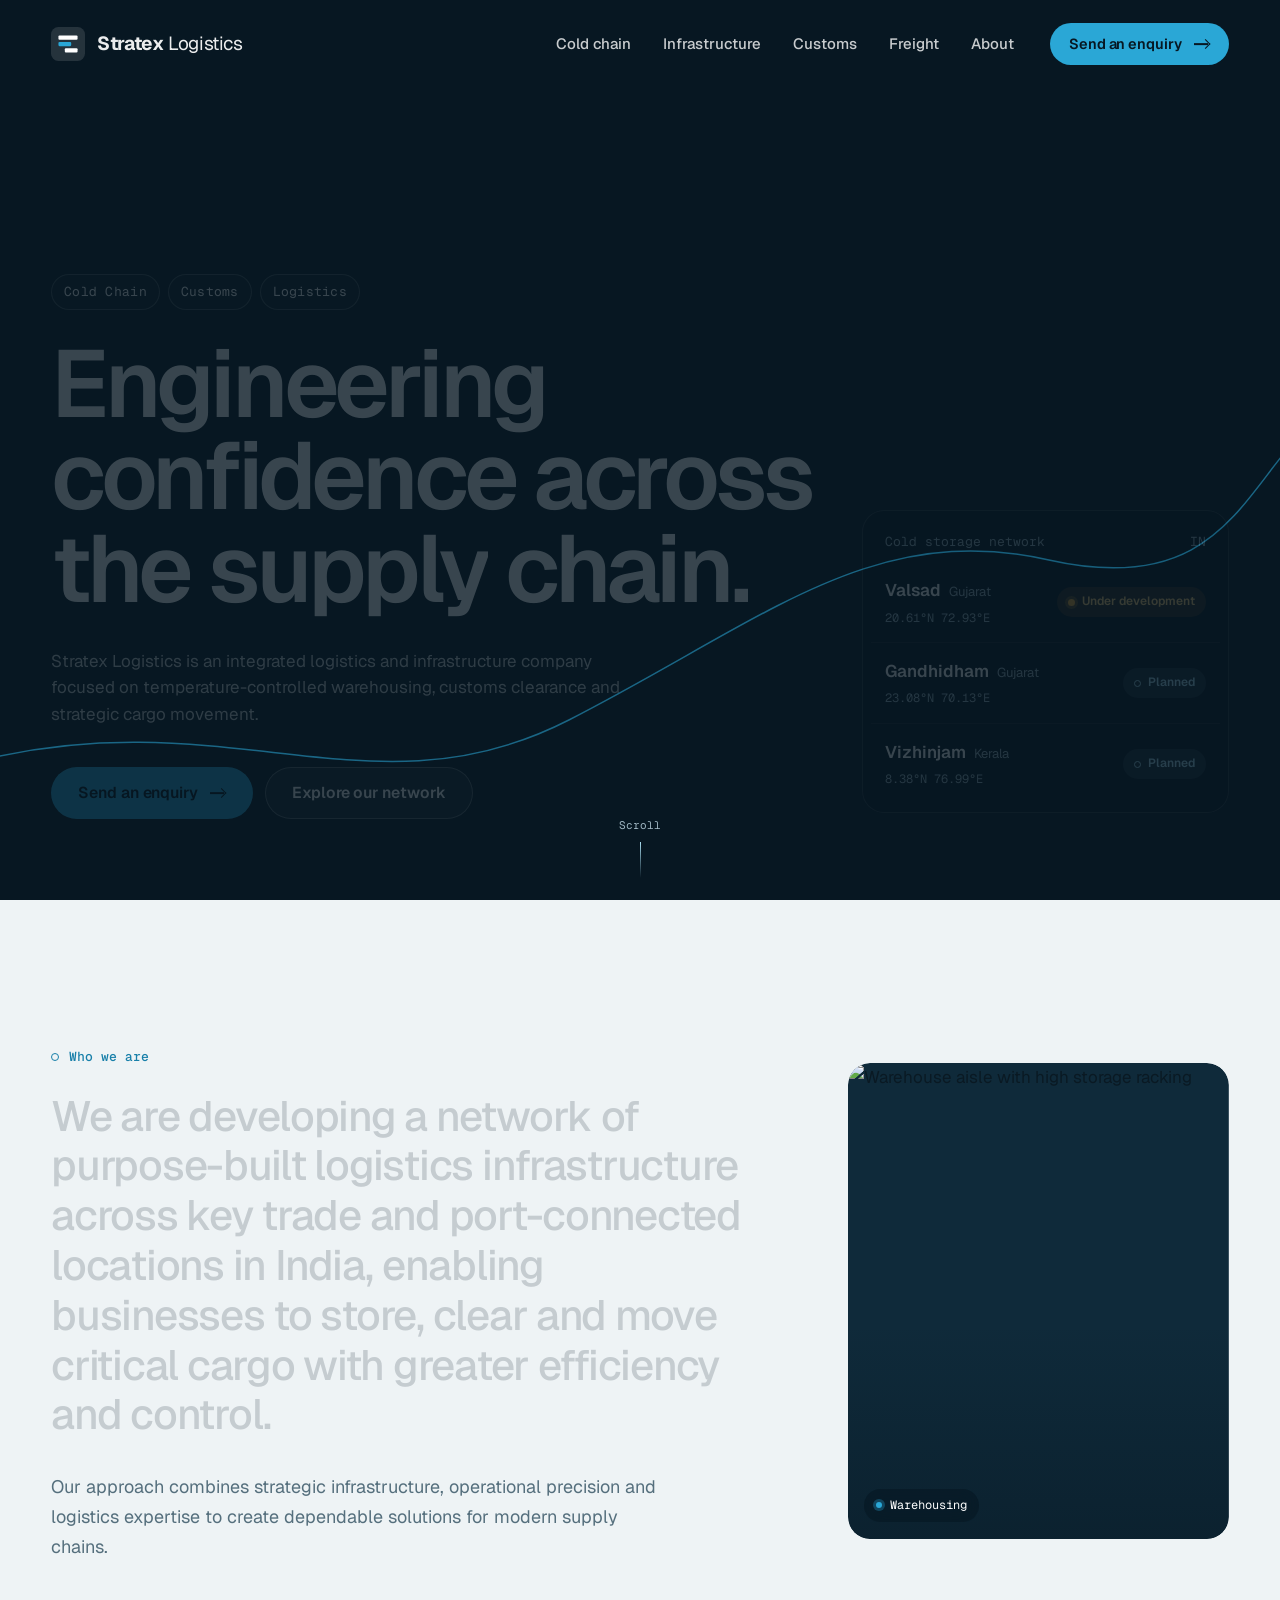
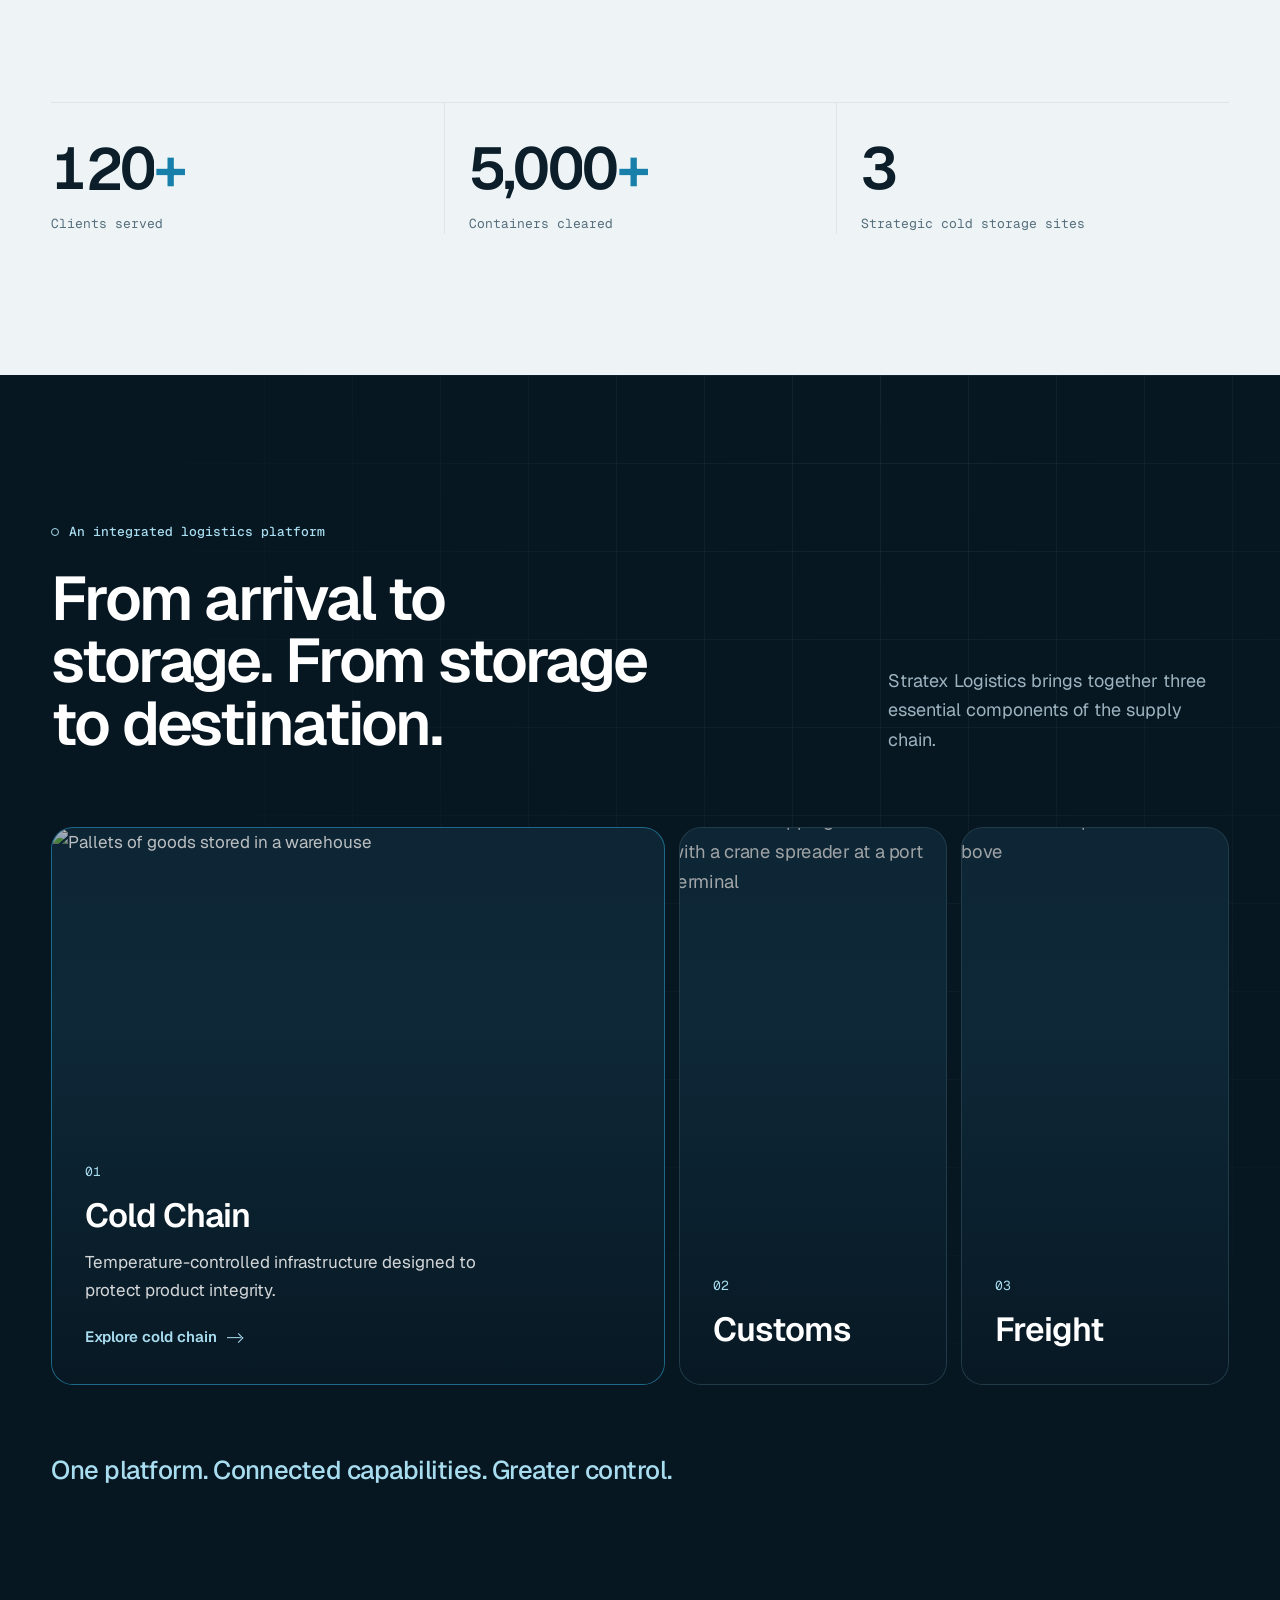
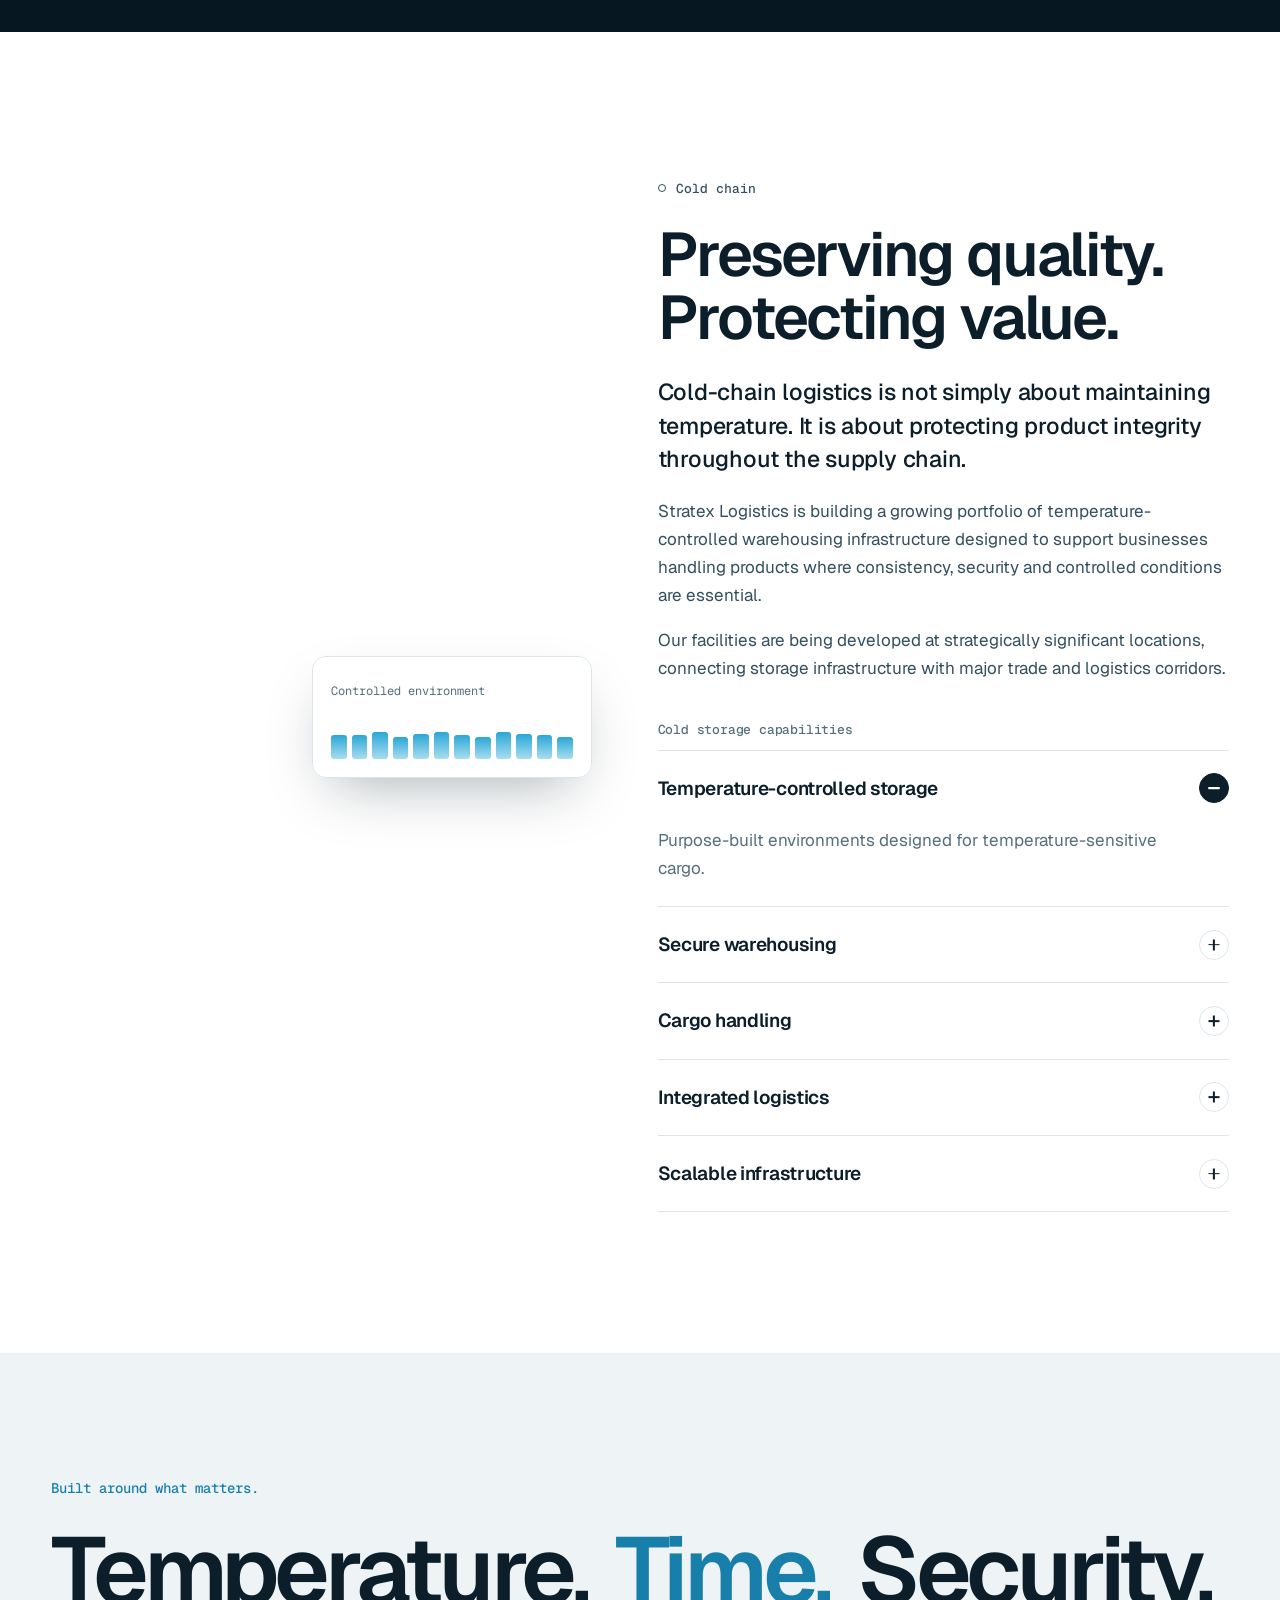
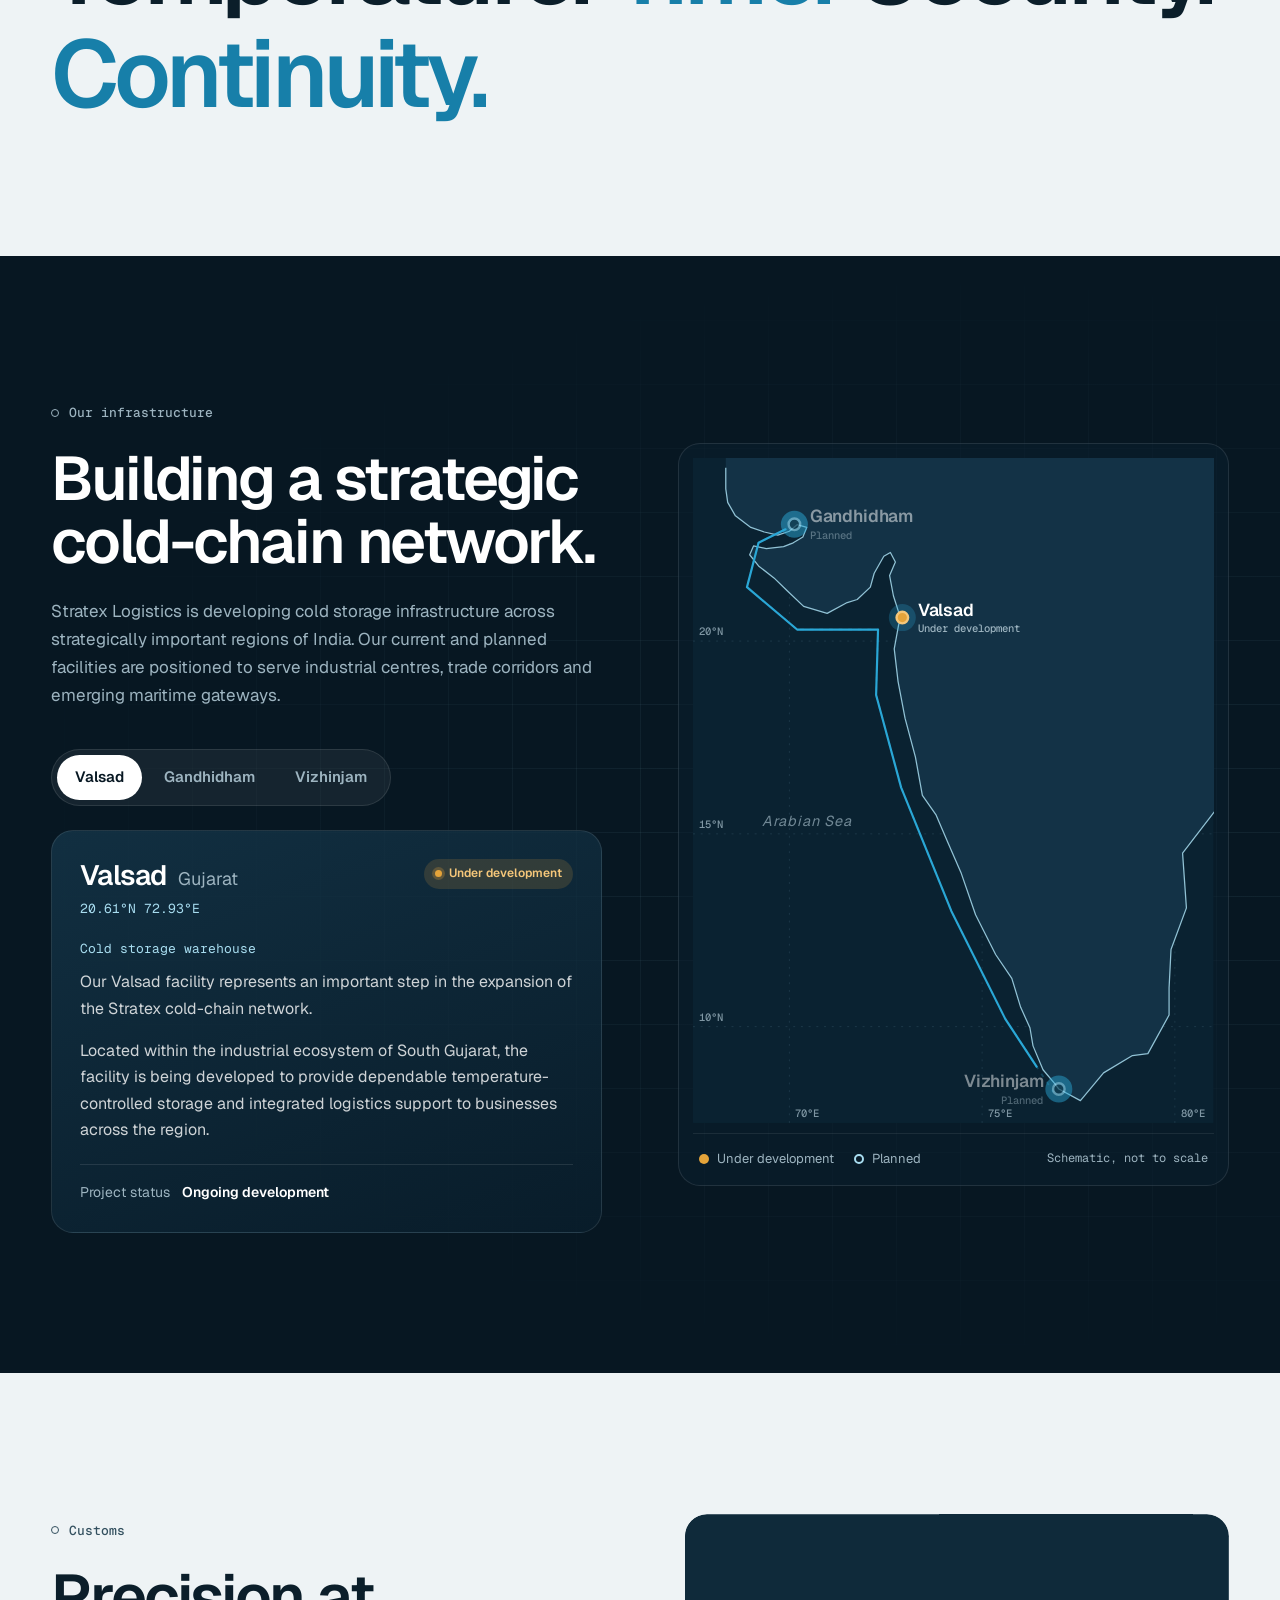
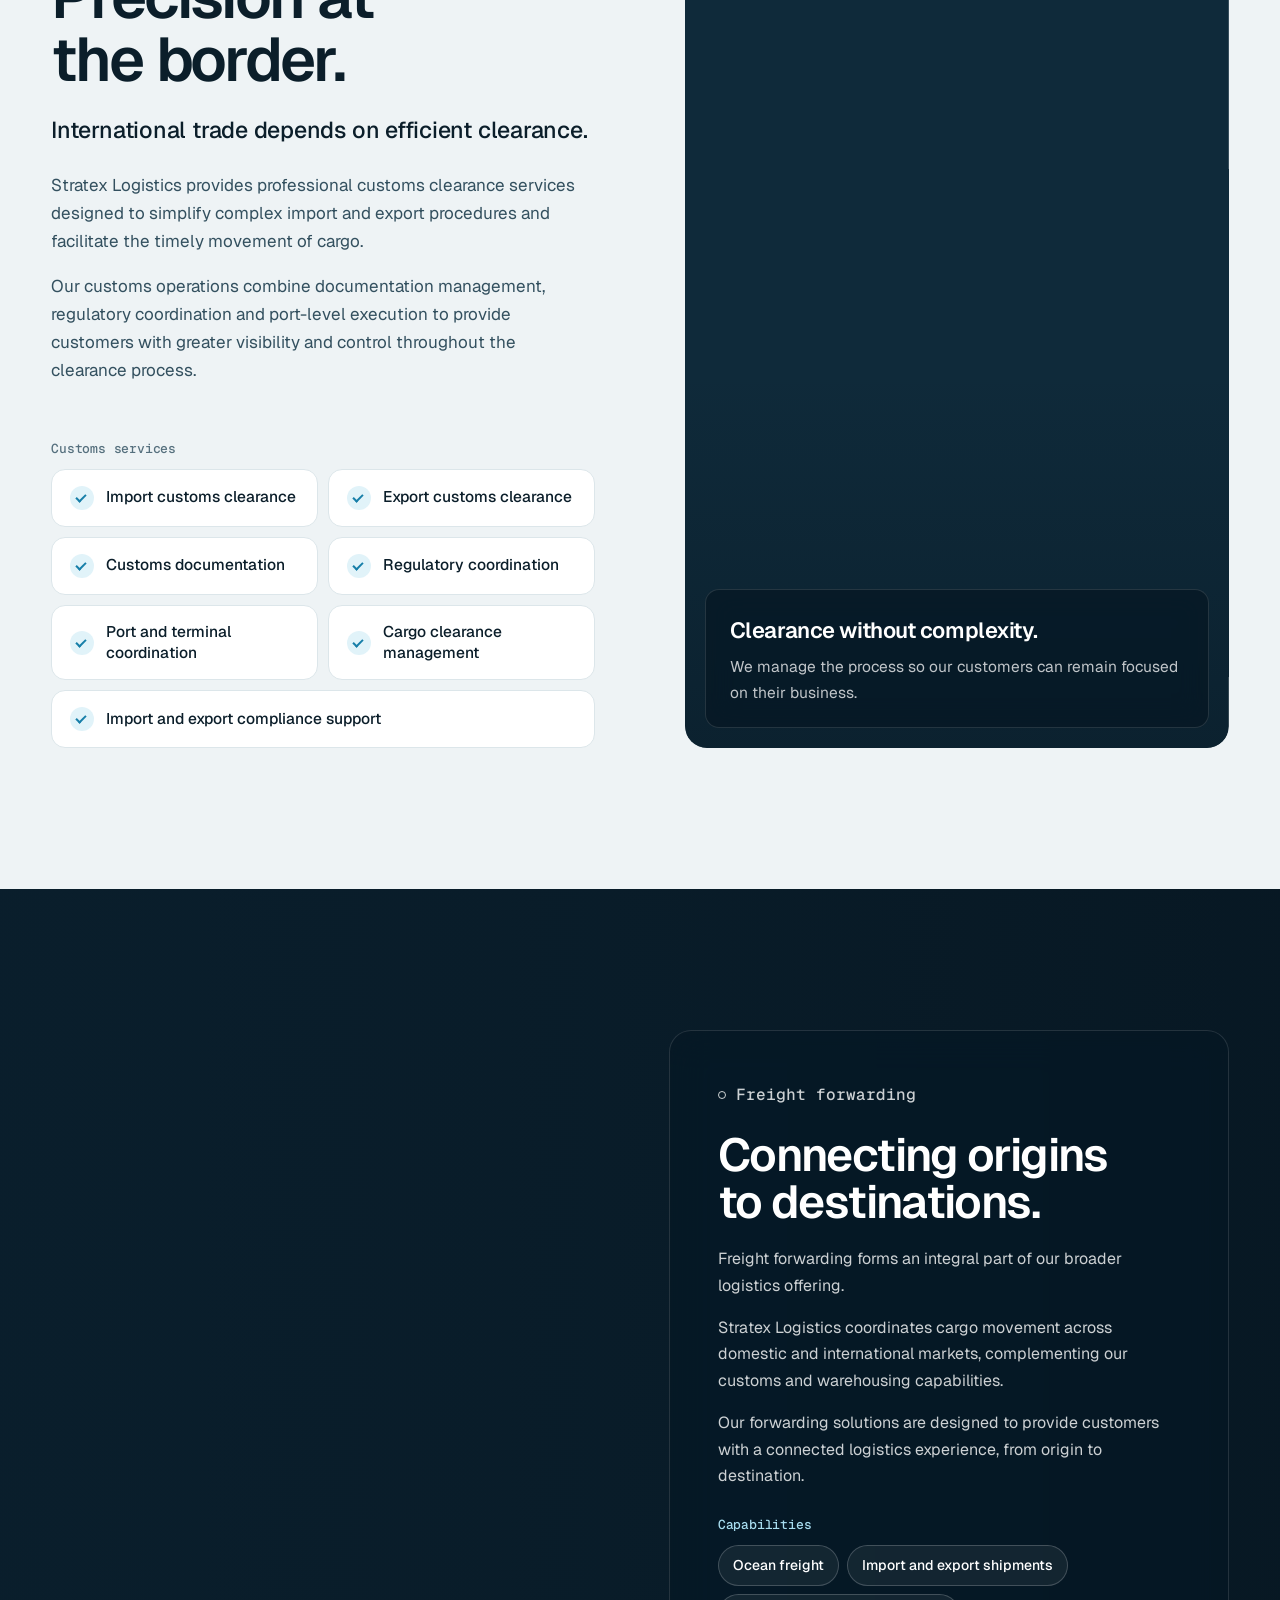
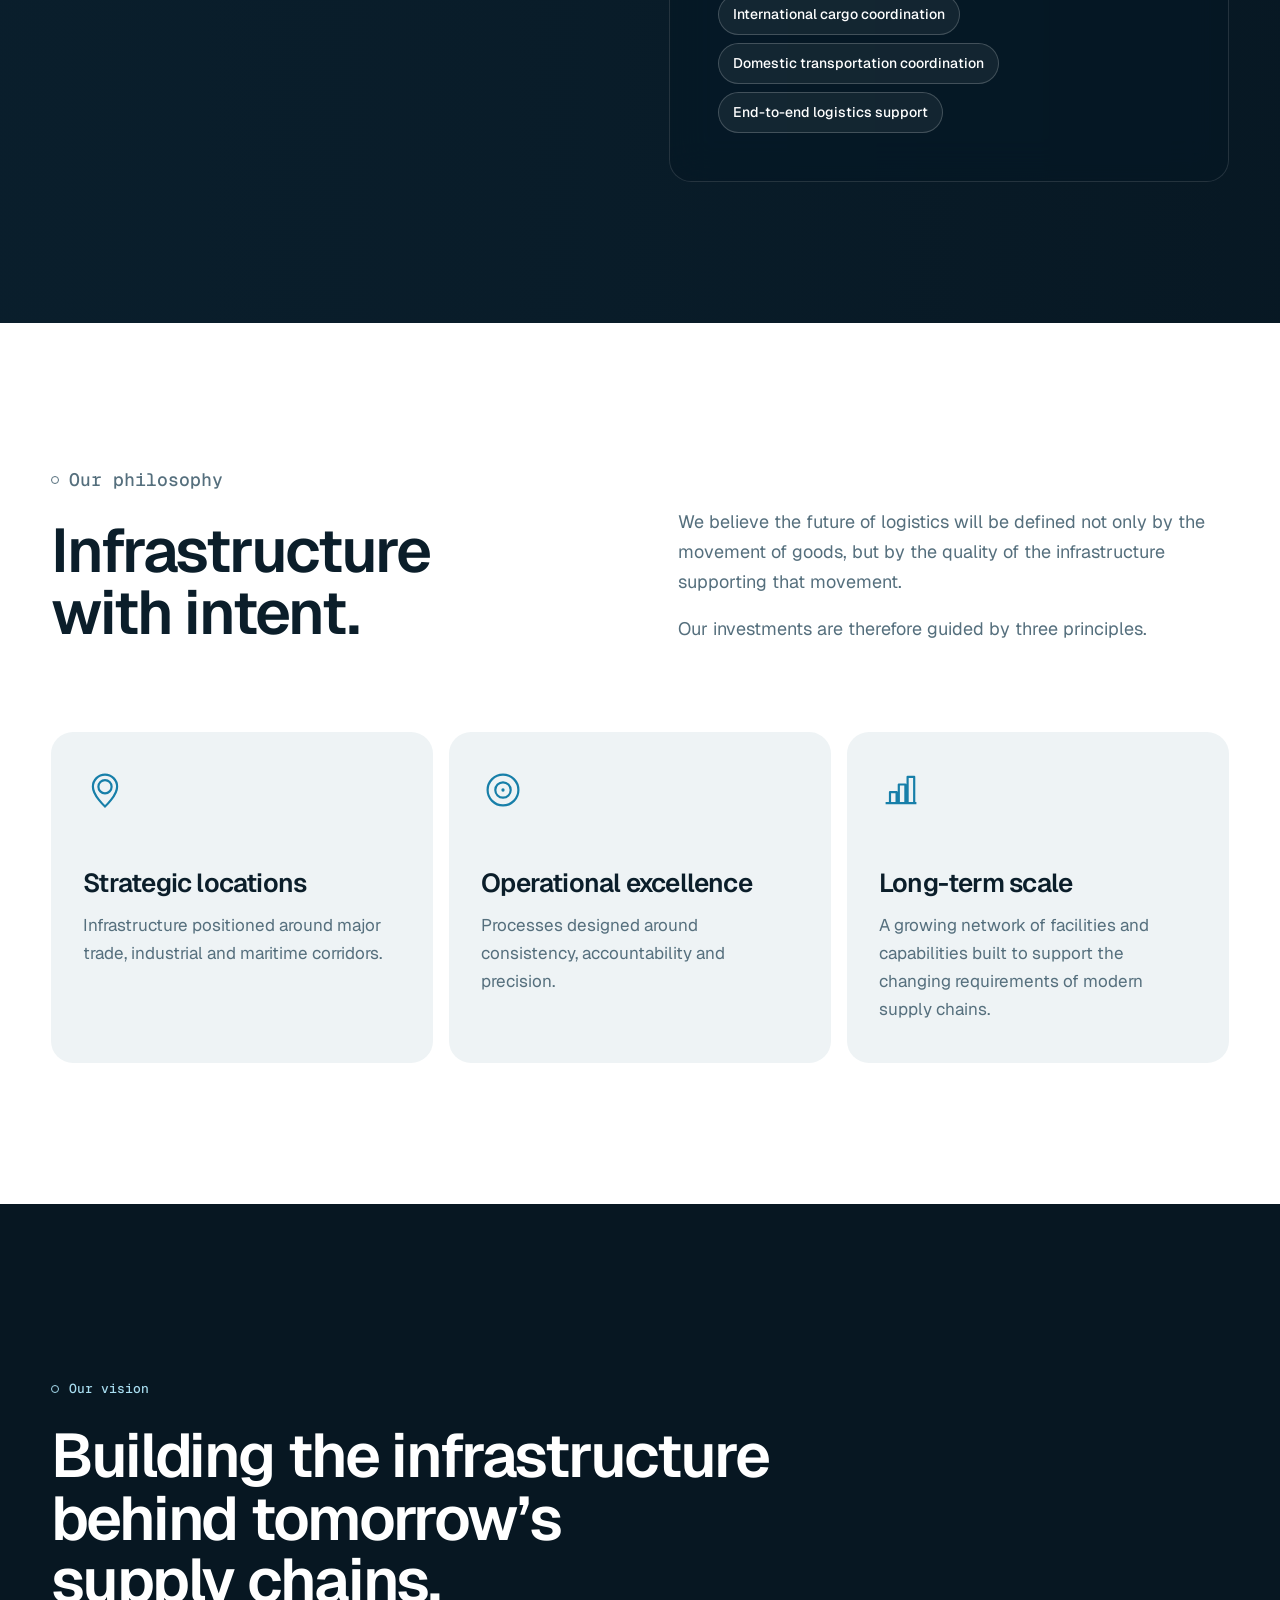
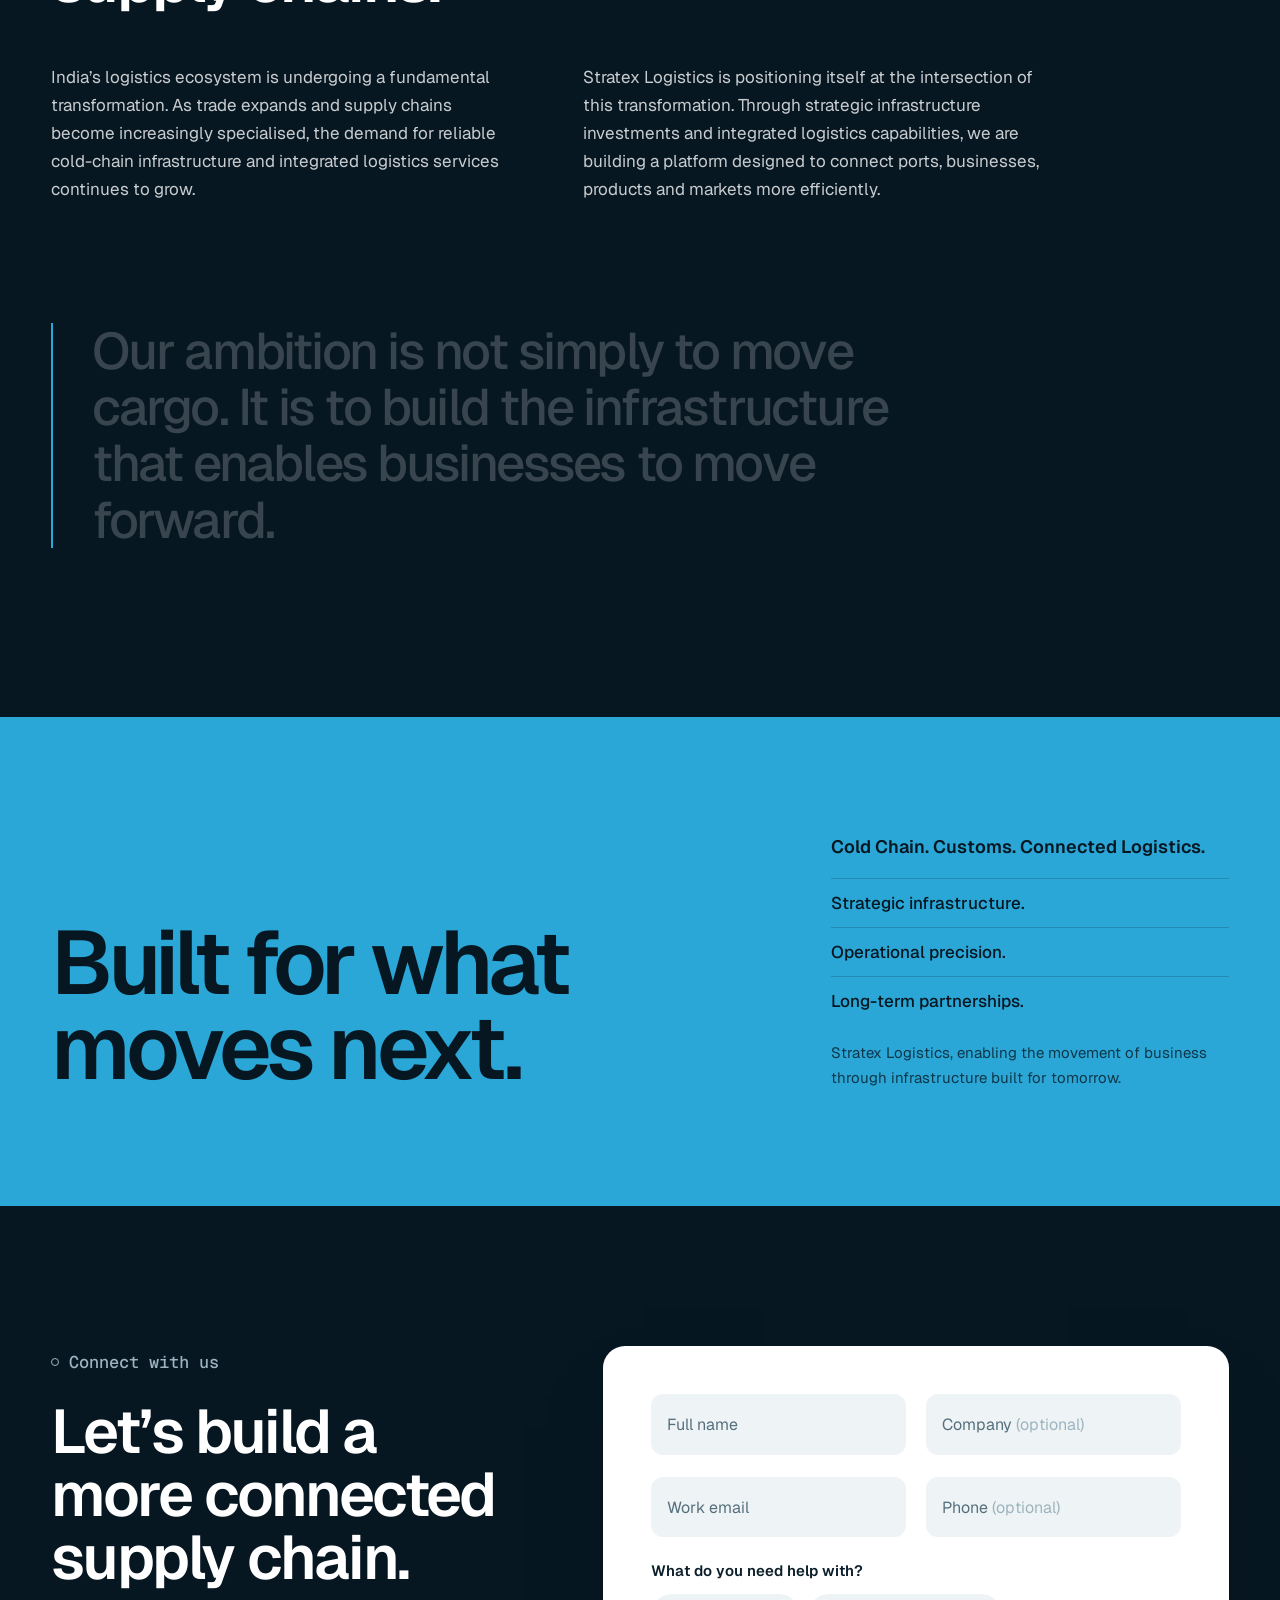
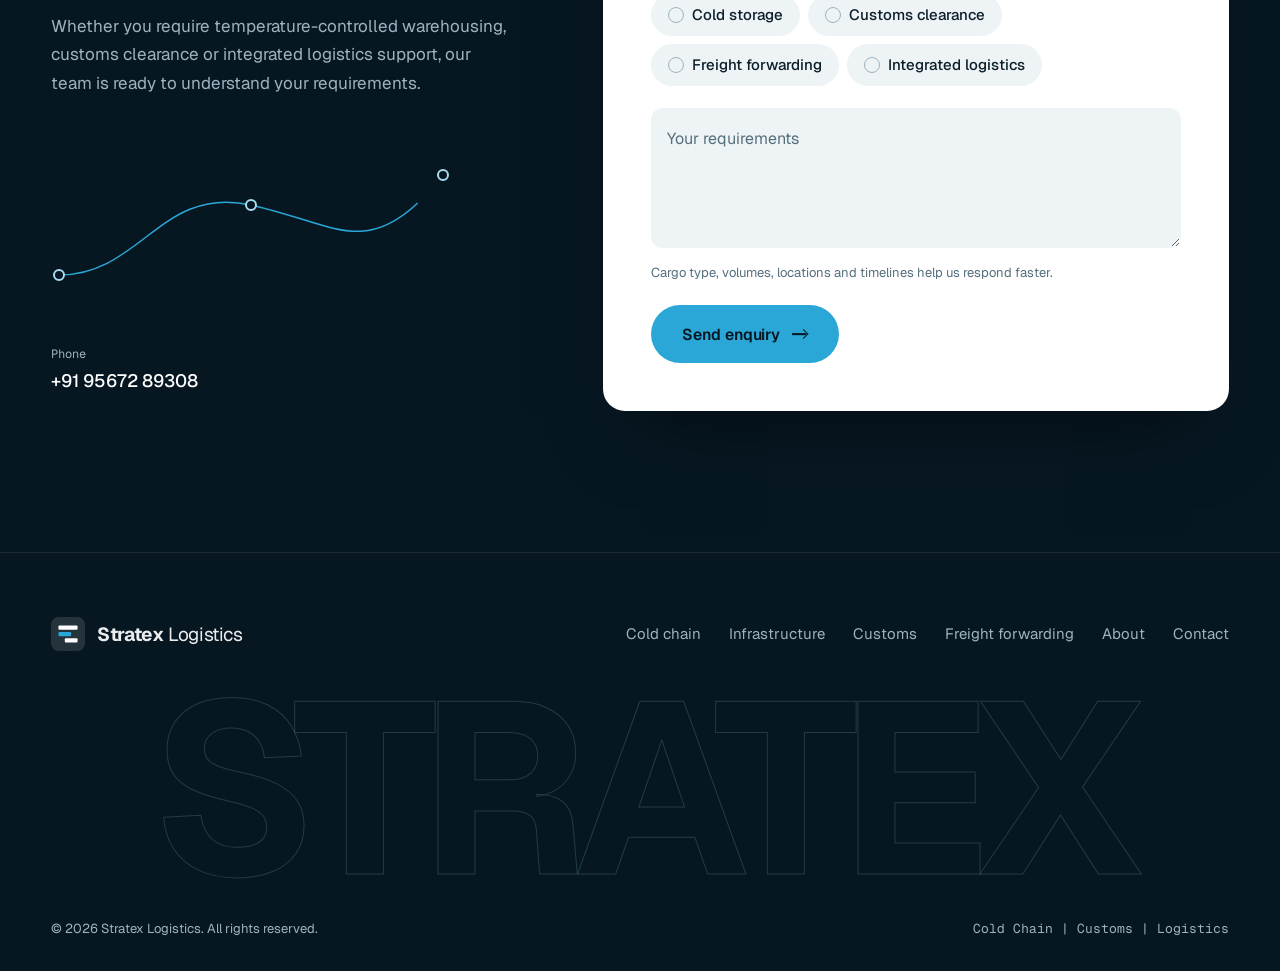
==== commit 3c74ff13: "Connect enquiry form to Web3Forms Co-Authored-By: Claude Opus 5.5 <noreply@anthropic.com>" ====
--- a/index.html
+++ b/index.html
@@ -526,8 +526,8 @@
         </div>
 
         <form class="enquiry" id="enquiry-form" action="https://api.web3forms.com/submit" method="POST" novalidate data-reveal>
-          <!-- Replace with your Web3Forms access key (see README) -->
-          <input type="hidden" name="access_key" value="YOUR_WEB3FORMS_ACCESS_KEY">
+          <!-- Web3Forms access key (public by design; enquiries go to the email it was created with) -->
+          <input type="hidden" name="access_key" value="c58848e5-2152-43e1-afcf-7eb249894292">
           <input type="hidden" name="subject" value="New enquiry from stratexlogistics.com">
           <input type="hidden" name="from_name" value="Stratex Logistics website">
           <input type="checkbox" name="botcheck" class="hp" tabindex="-1" autocomplete="off" aria-hidden="true">
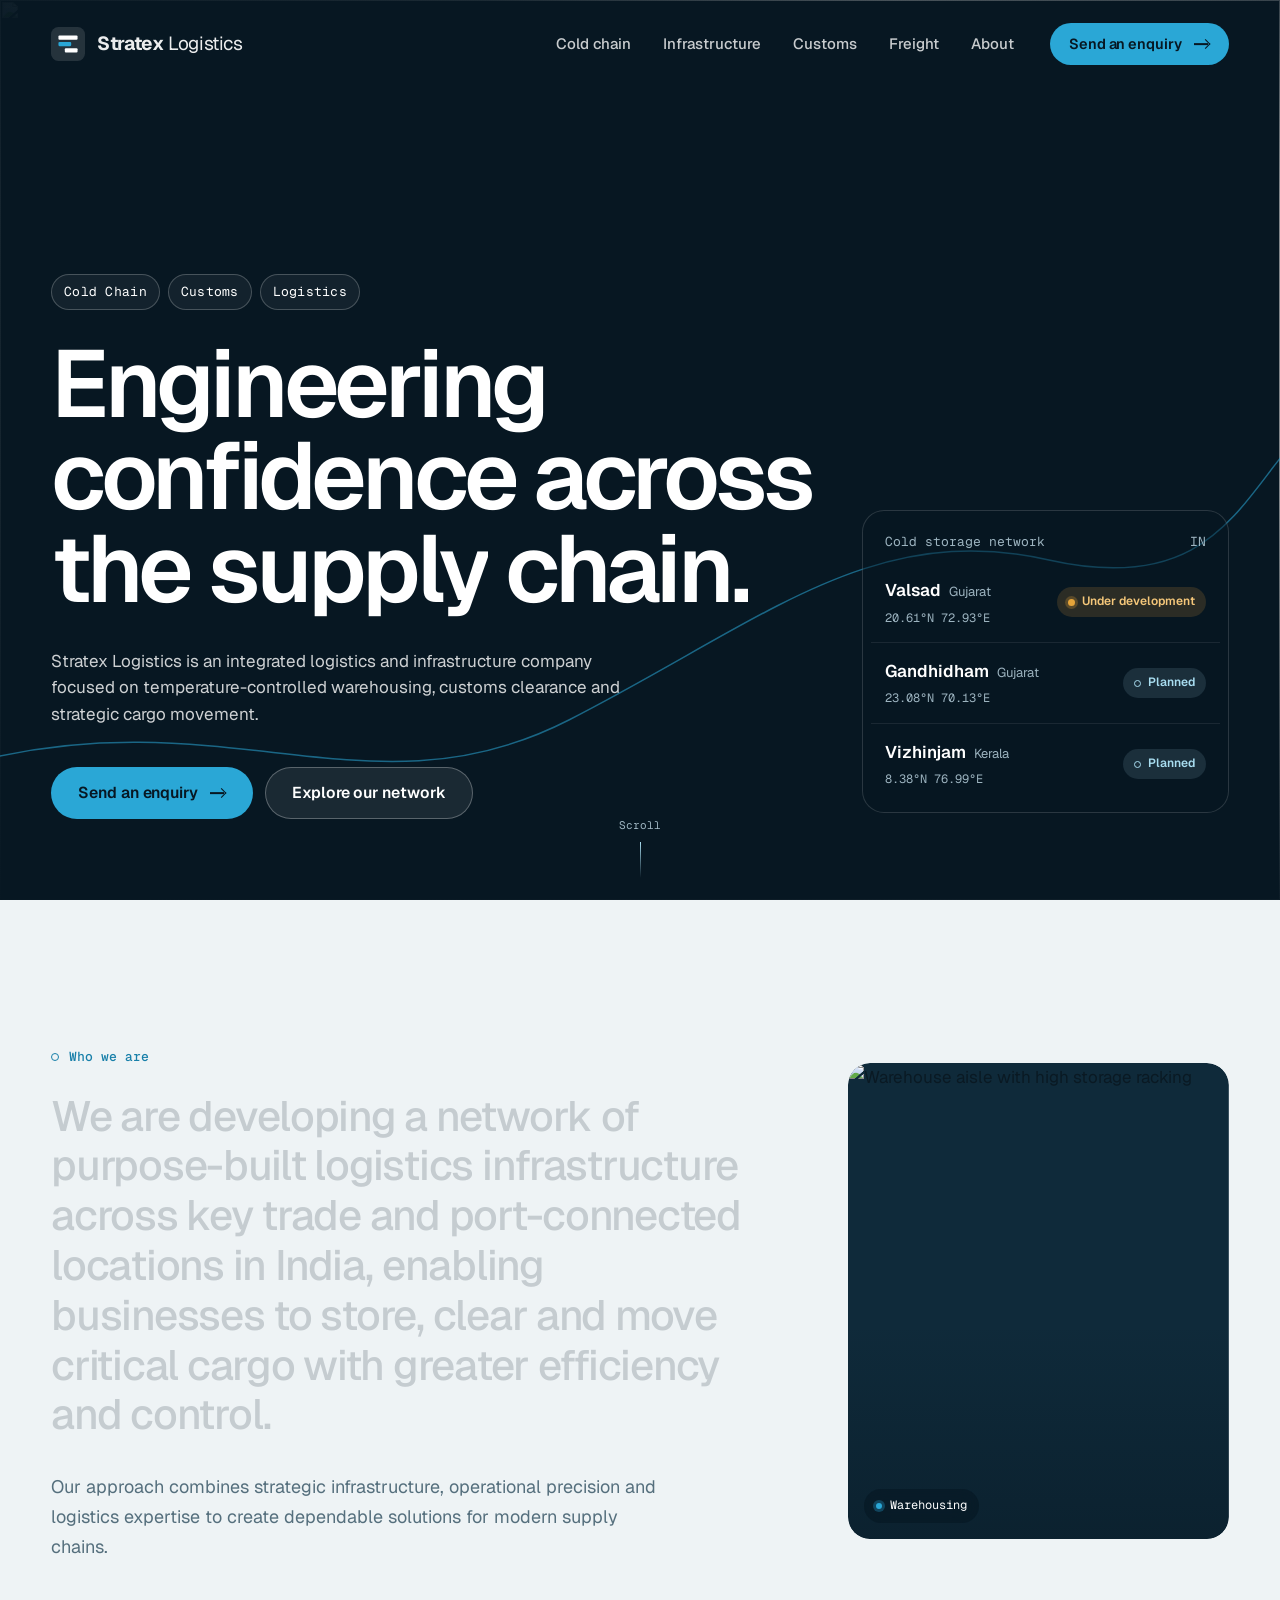
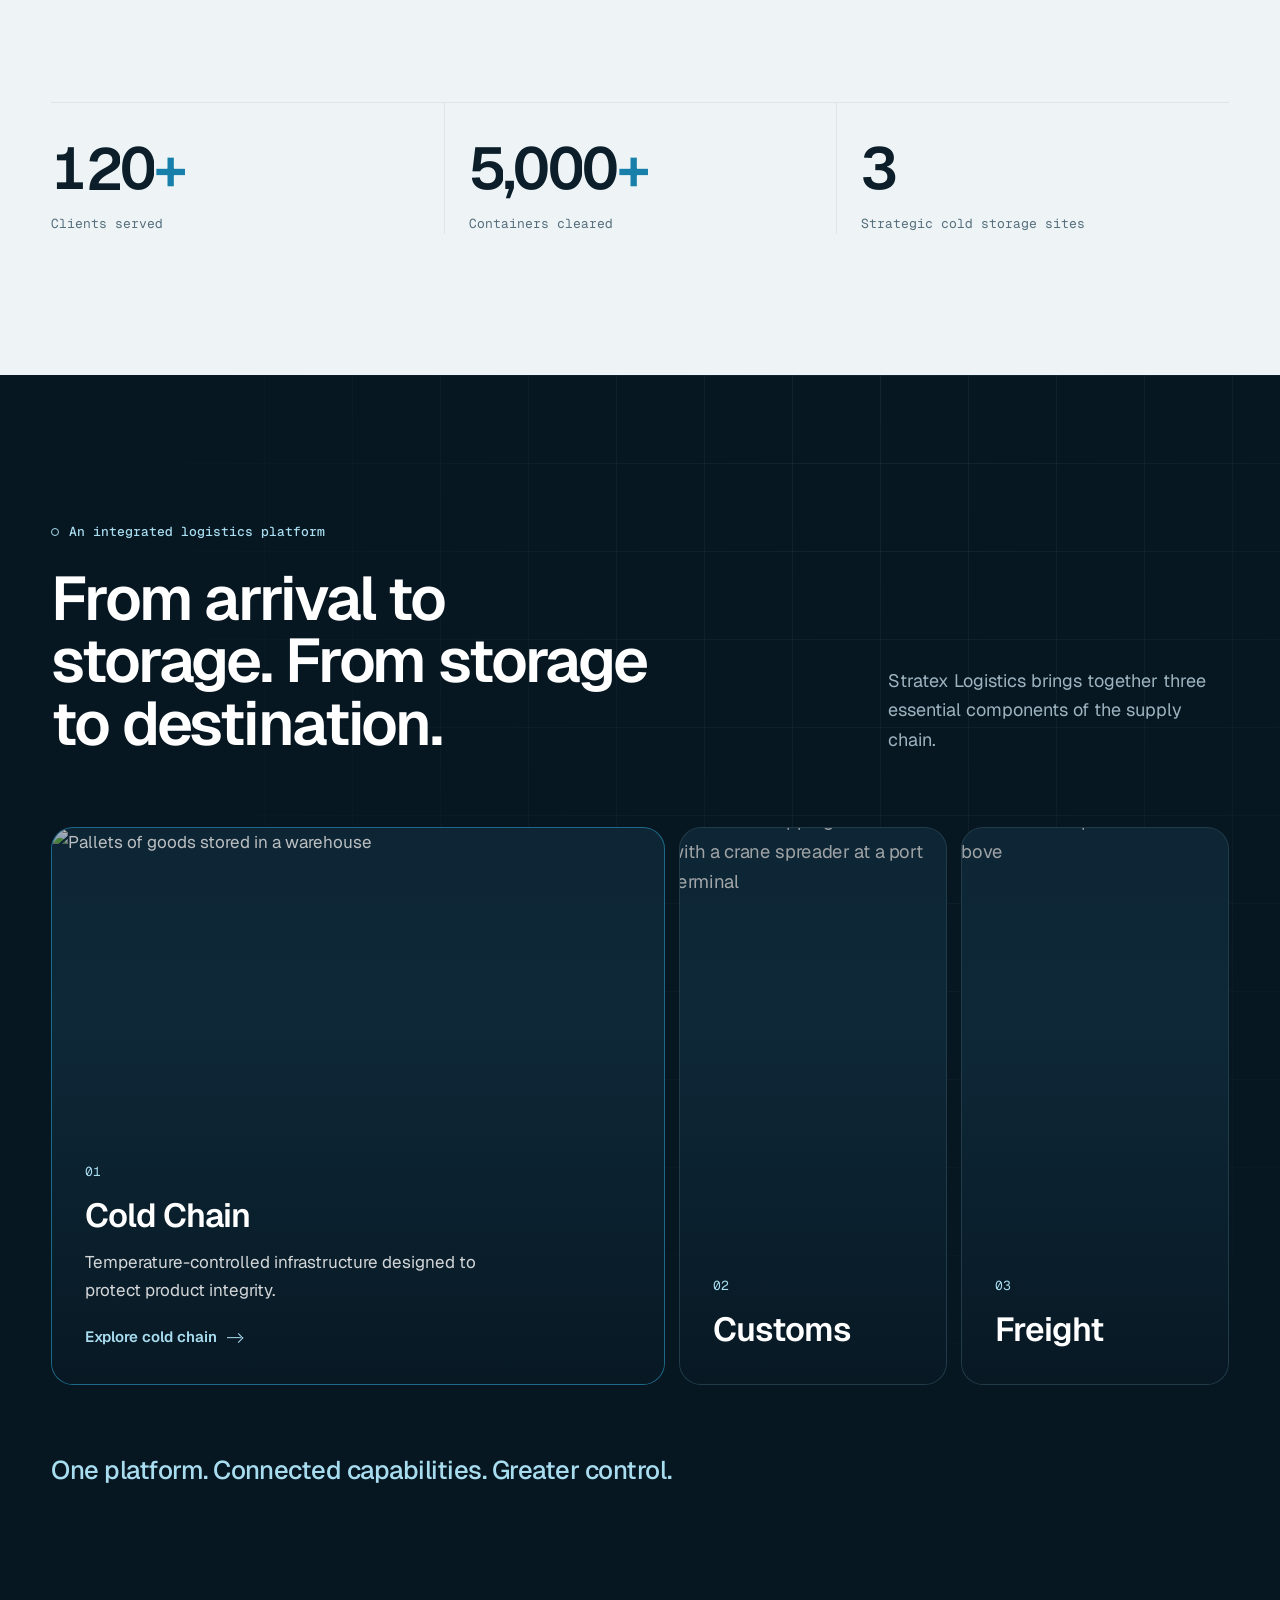
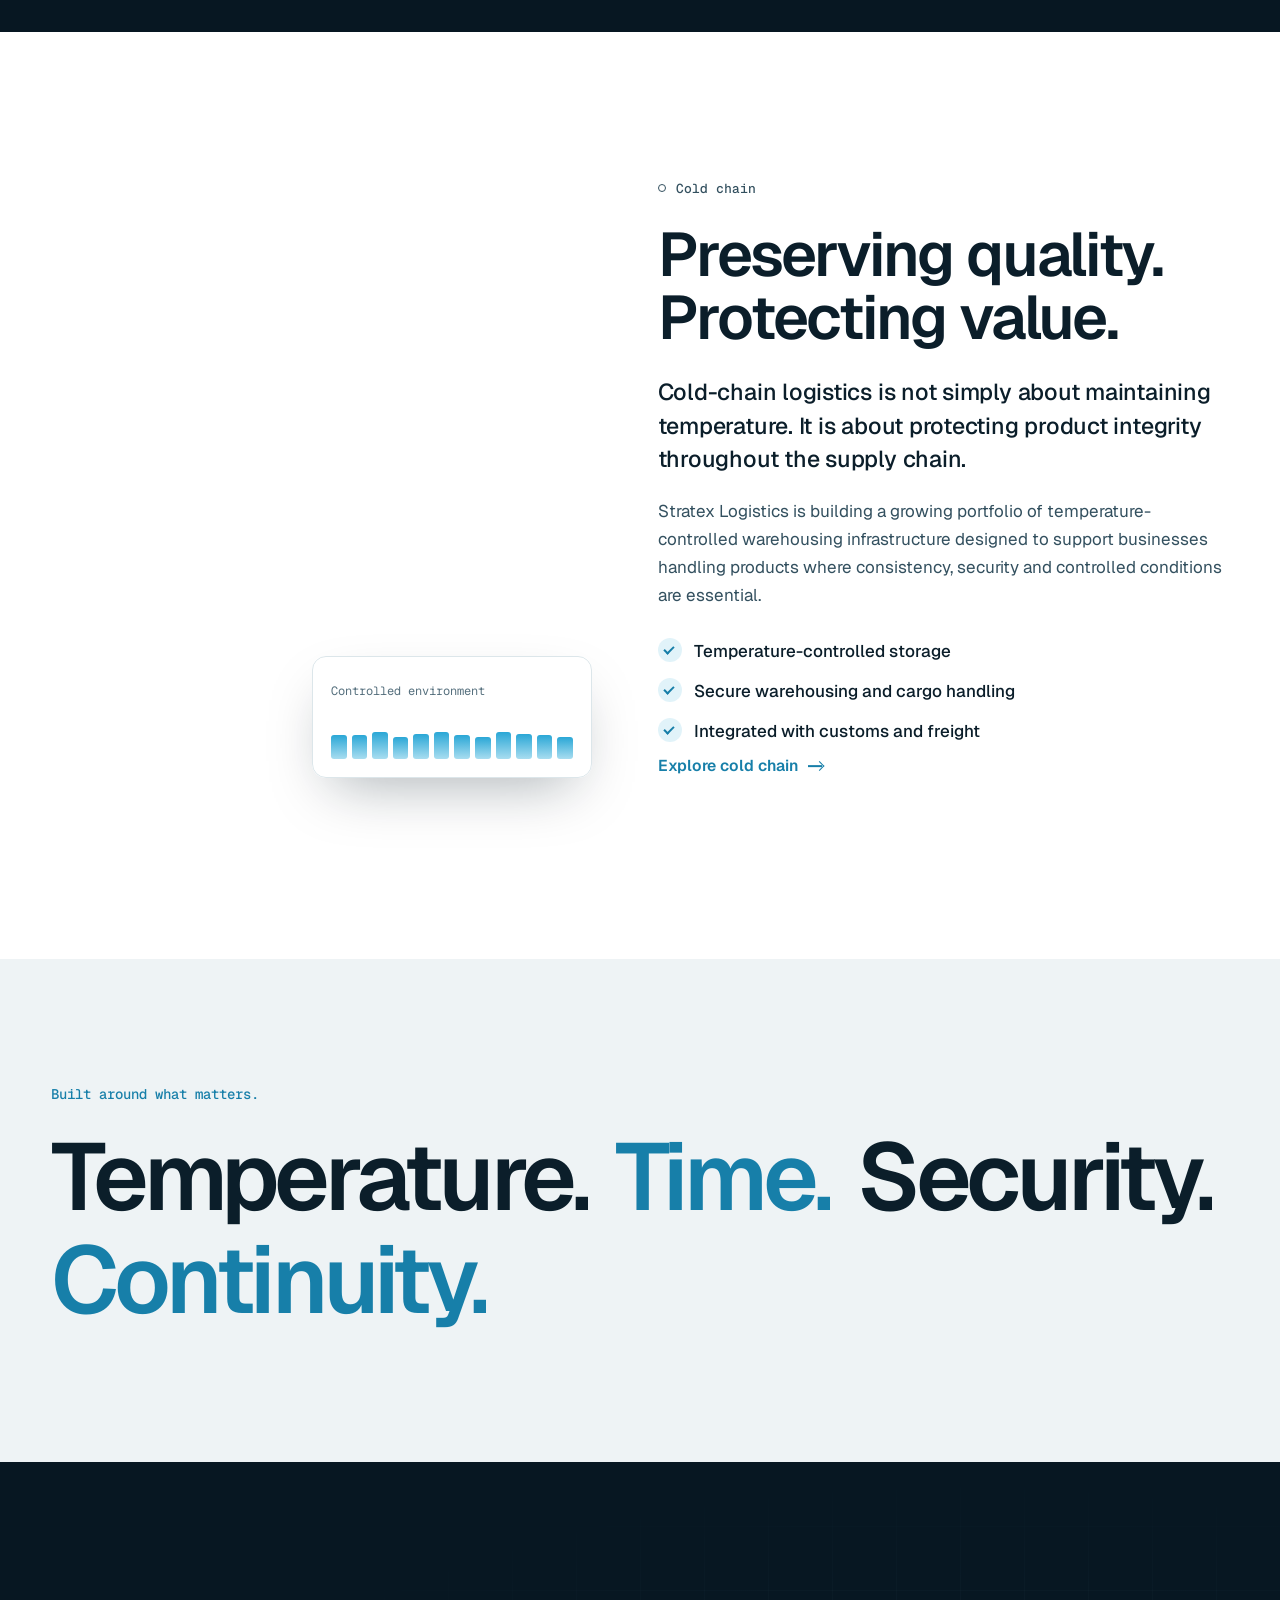
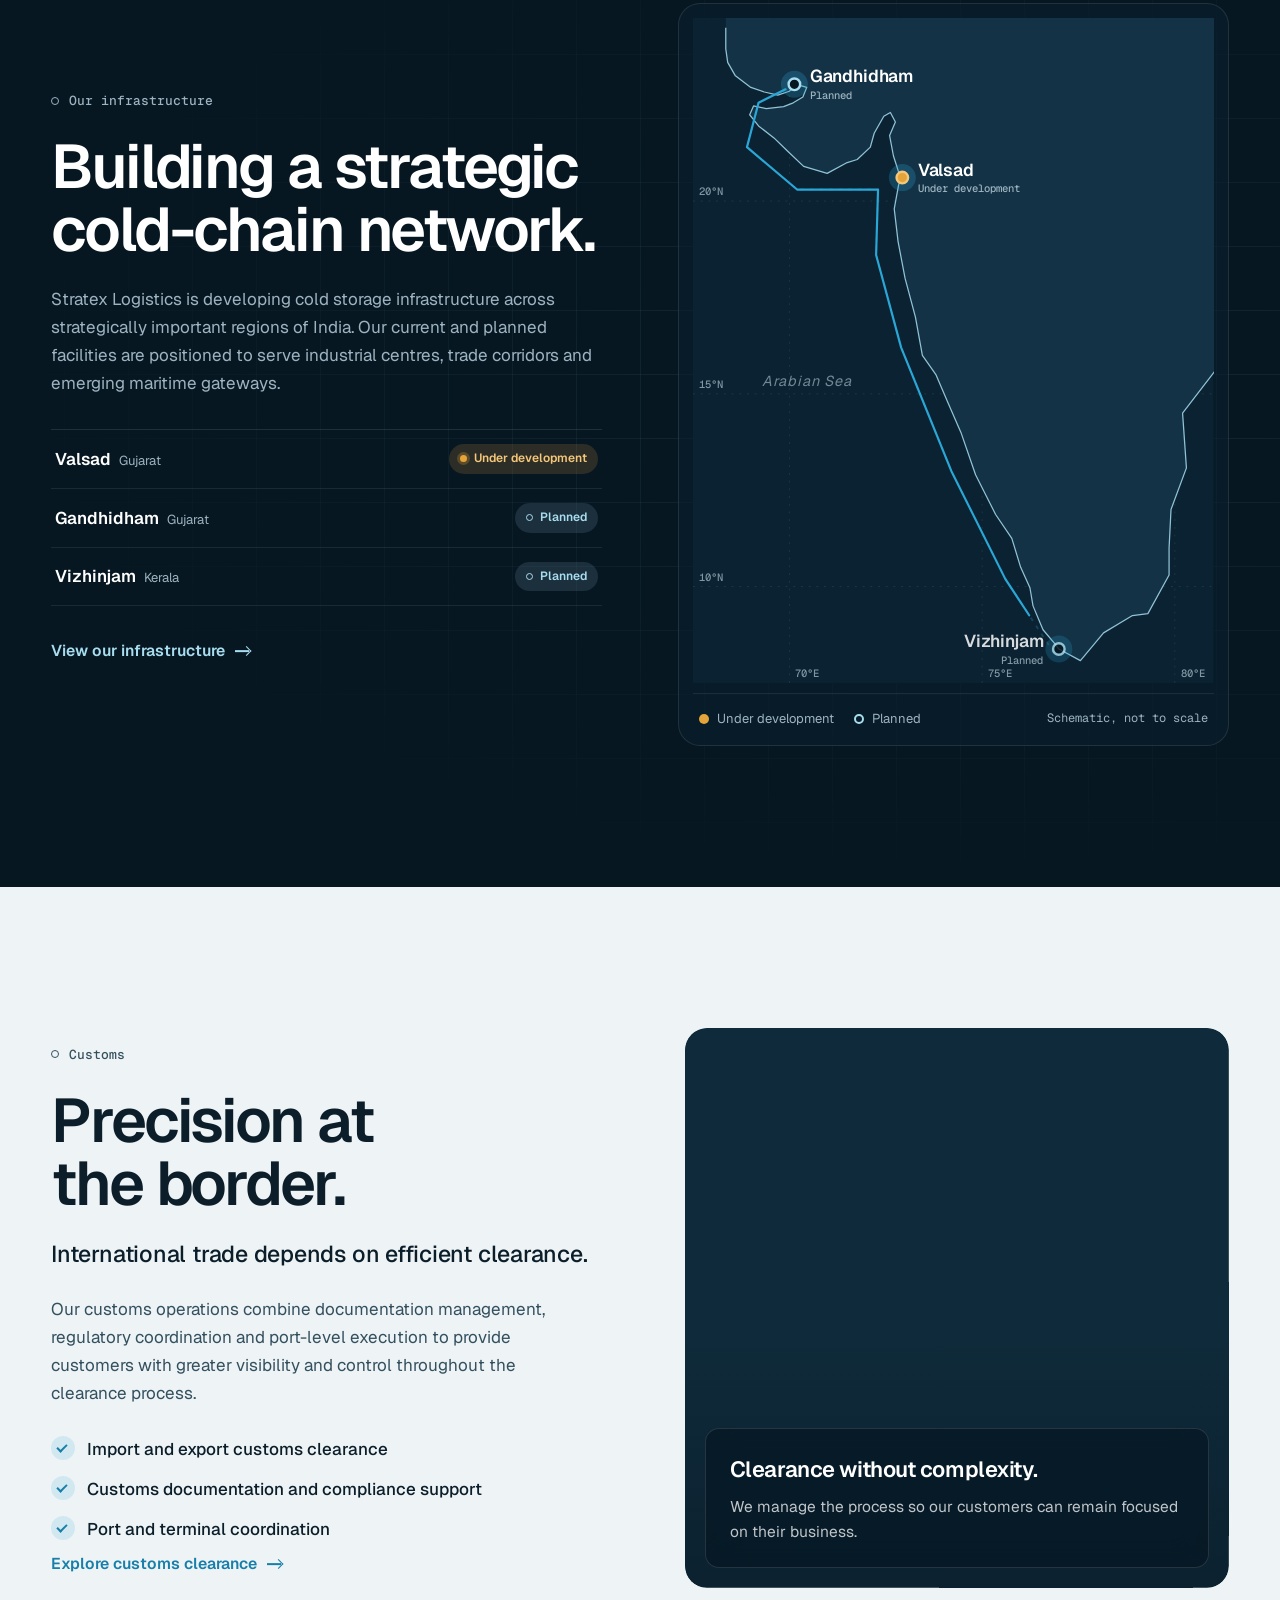
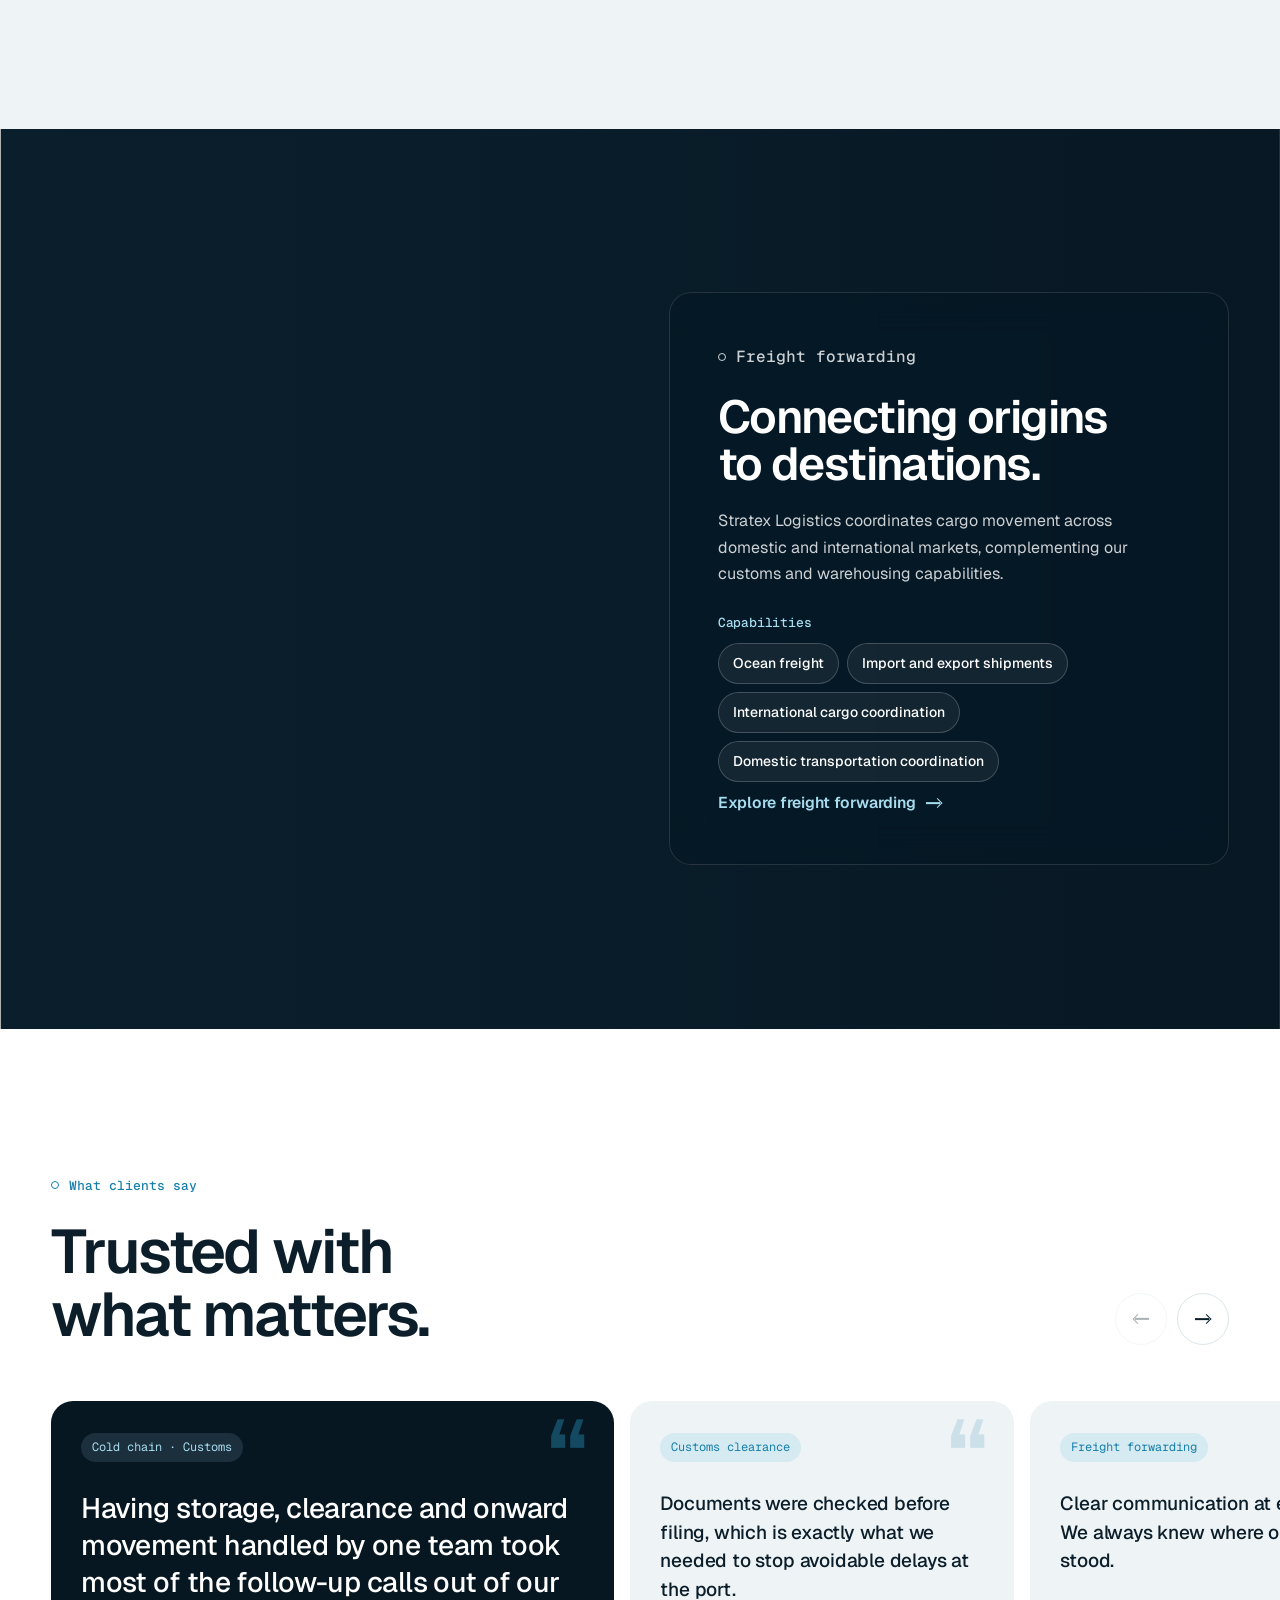
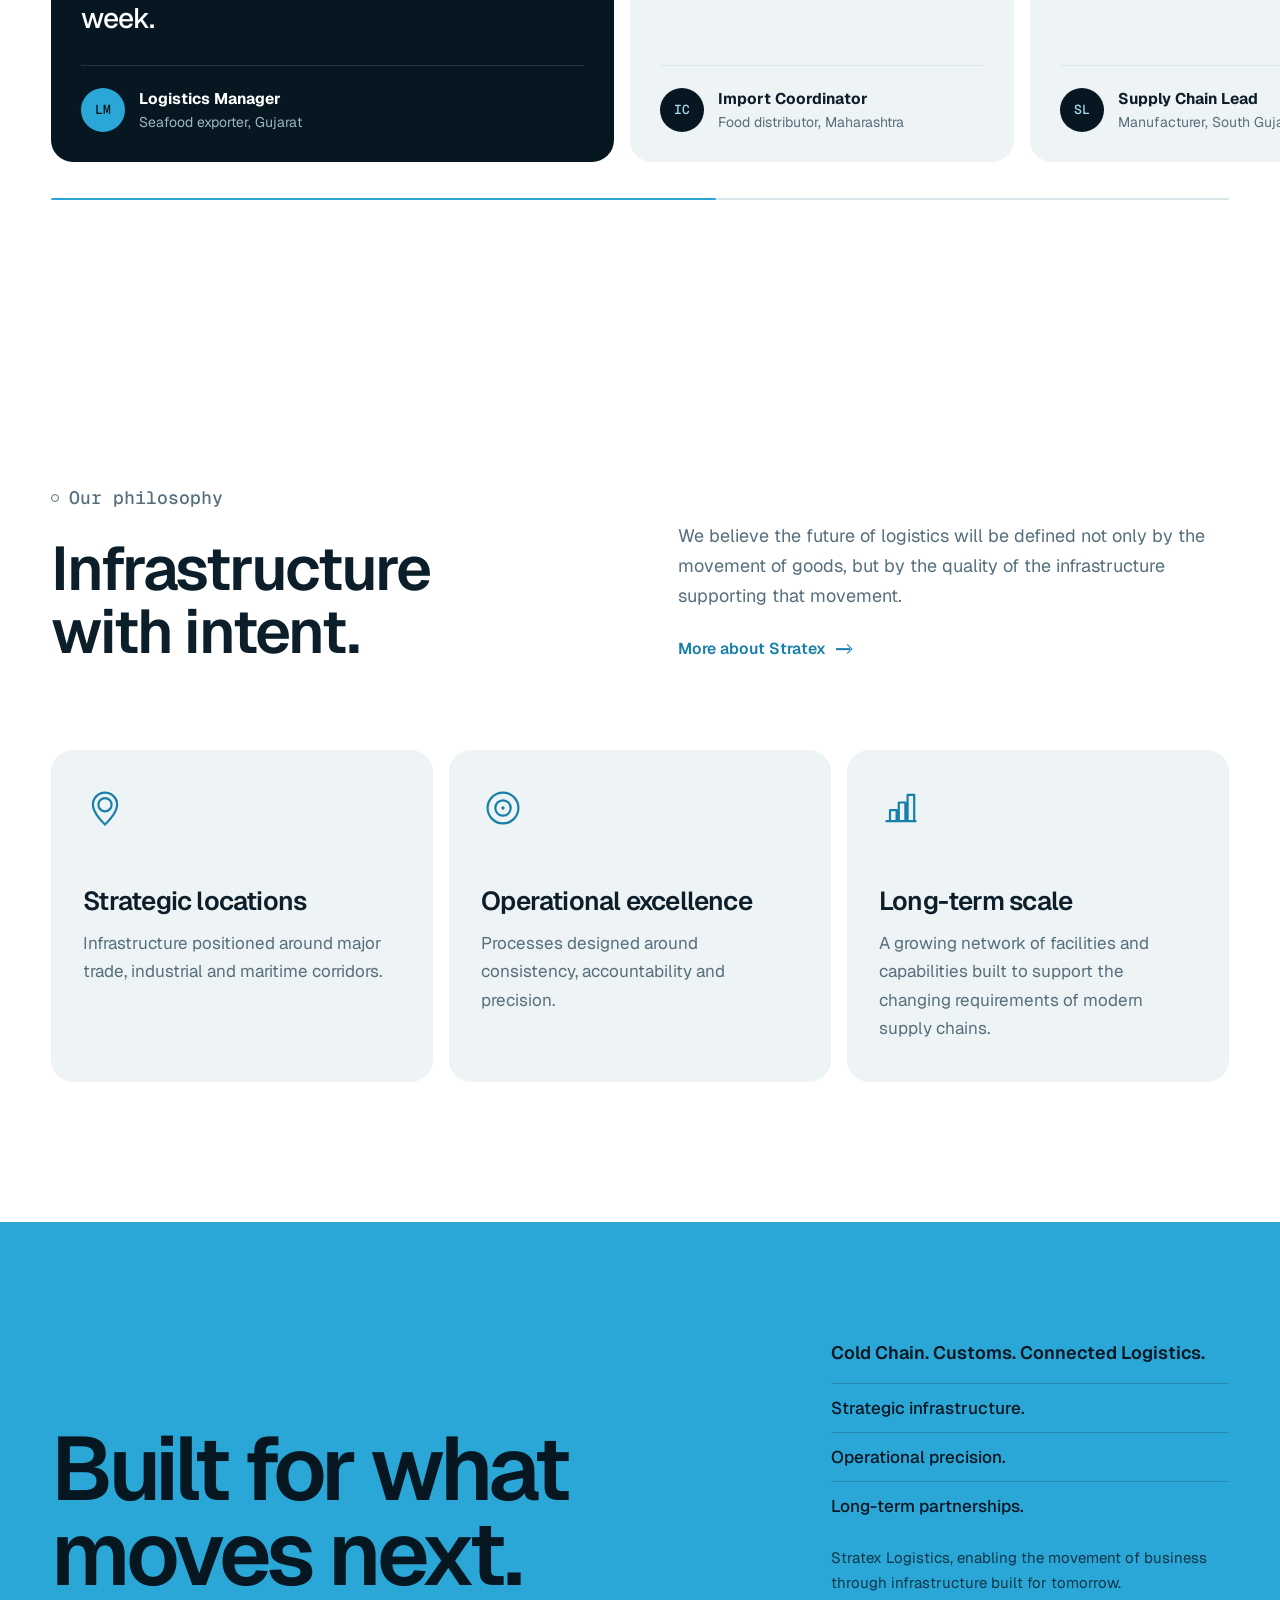
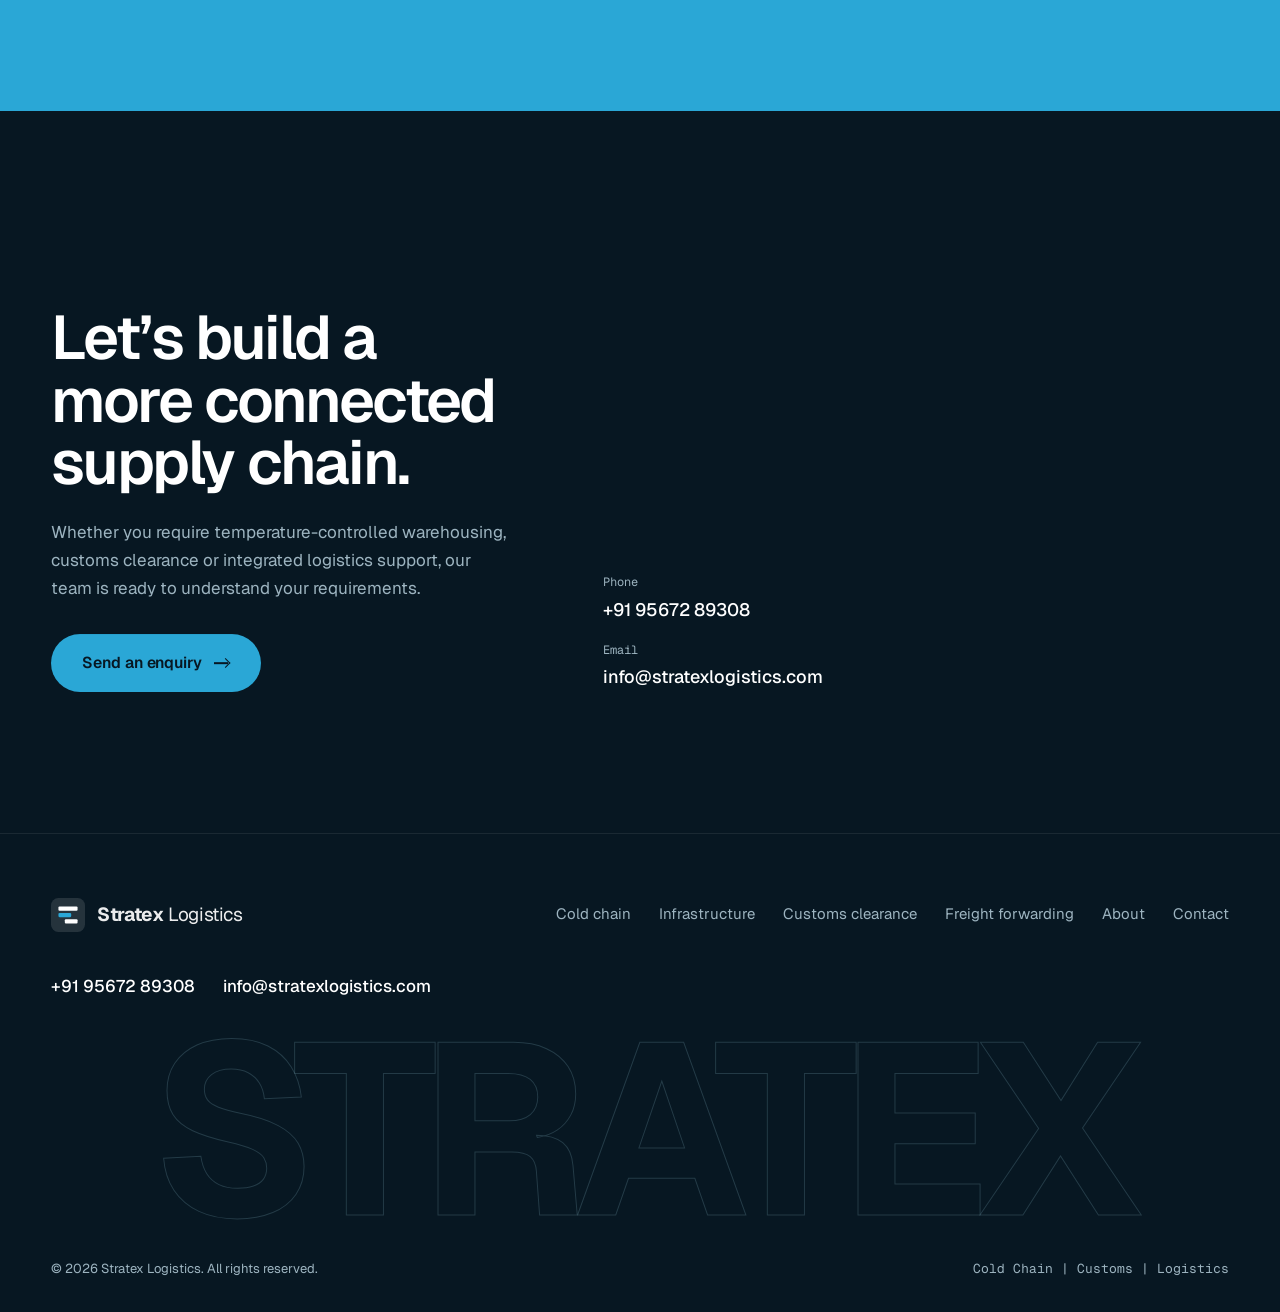
==== commit 83b417a7: "Split site into dedicated pages for SEO - New pages: cold chain, infrastructure, customs clearance, " ====
--- a/index.html
+++ b/index.html
@@ -11,17 +11,17 @@
   <meta property="og:type" content="website">
   <meta property="og:site_name" content="Stratex Logistics">
   <meta property="og:title" content="Stratex Logistics | Engineering confidence across the supply chain">
-  <meta property="og:description" content="Temperature-controlled warehousing, customs clearance and freight forwarding across India's trade and port corridors.">
+  <meta property="og:description" content="Stratex Logistics is an integrated logistics and infrastructure company focused on temperature-controlled warehousing, customs clearance and strategic cargo movement across key trade and port-connected locations in India.">
   <meta property="og:url" content="https://stratexlogistics.com/">
   <meta property="og:image" content="https://images.unsplash.com/photo-1508404999913-79a3a2e75437?auto=format&fit=crop&q=72&w=1200&h=630">
   <meta name="twitter:card" content="summary_large_image">
 
-  <link rel="icon" href="favicon.svg" type="image/svg+xml">
+  <link rel="icon" href="/favicon.svg" type="image/svg+xml">
   <link rel="preconnect" href="https://fonts.googleapis.com">
   <link rel="preconnect" href="https://fonts.gstatic.com" crossorigin>
   <link rel="preconnect" href="https://images.unsplash.com">
   <link href="https://fonts.googleapis.com/css2?family=Geist:wght@300..700&family=Geist+Mono:wght@400;500&display=swap" rel="stylesheet">
-  <link rel="stylesheet" href="styles.css">
+  <link rel="stylesheet" href="/styles.css">
 
   <script>
     document.documentElement.classList.add('js');
@@ -29,29 +29,80 @@
   </script>
 
   <script type="application/ld+json">
-  {
-    "@context": "https://schema.org",
-    "@graph": [
-      {
-        "@type": "Organization",
-        "@id": "https://stratexlogistics.com/#org",
-        "name": "Stratex Logistics",
-        "url": "https://stratexlogistics.com/",
-        "logo": "https://stratexlogistics.com/favicon.svg",
-        "slogan": "Built for what moves next.",
-        "description": "Integrated logistics and infrastructure company focused on temperature-controlled warehousing, customs clearance and strategic cargo movement in India."
+{
+  "@context": "https://schema.org",
+  "@graph": [
+    {
+      "@type": "Organization",
+      "@id": "https://stratexlogistics.com/#org",
+      "name": "Stratex Logistics",
+      "url": "https://stratexlogistics.com/",
+      "logo": "https://stratexlogistics.com/favicon.svg",
+      "email": "info@stratexlogistics.com",
+      "telephone": "+919567289308",
+      "contactPoint": {
+        "@type": "ContactPoint",
+        "contactType": "customer service",
+        "telephone": "+919567289308",
+        "email": "info@stratexlogistics.com",
+        "areaServed": "IN",
+        "availableLanguage": [
+          "English"
+        ]
+      }
+    },
+    {
+      "@type": "WebSite",
+      "url": "https://stratexlogistics.com/",
+      "name": "Stratex Logistics",
+      "publisher": {
+        "@id": "https://stratexlogistics.com/#org"
+      }
+    },
+    {
+      "@type": "Service",
+      "name": "Cold chain and temperature-controlled warehousing",
+      "serviceType": "Cold chain and temperature-controlled warehousing",
+      "description": "Temperature-controlled warehousing designed to protect product integrity.",
+      "url": "https://stratexlogistics.com/cold-chain/",
+      "provider": {
+        "@id": "https://stratexlogistics.com/#org"
       },
-      {
-        "@type": "WebSite",
-        "url": "https://stratexlogistics.com/",
-        "name": "Stratex Logistics",
-        "publisher": { "@id": "https://stratexlogistics.com/#org" }
+      "areaServed": {
+        "@type": "Country",
+        "name": "India"
+      }
+    },
+    {
+      "@type": "Service",
+      "name": "Customs clearance",
+      "serviceType": "Customs clearance",
+      "description": "Import and export customs clearance, documentation and port coordination.",
+      "url": "https://stratexlogistics.com/customs-clearance/",
+      "provider": {
+        "@id": "https://stratexlogistics.com/#org"
       },
-      { "@type": "Service", "serviceType": "Cold chain and temperature-controlled warehousing", "provider": { "@id": "https://stratexlogistics.com/#org" }, "areaServed": "IN" },
-      { "@type": "Service", "serviceType": "Customs clearance", "provider": { "@id": "https://stratexlogistics.com/#org" }, "areaServed": "IN" },
-      { "@type": "Service", "serviceType": "Freight forwarding", "provider": { "@id": "https://stratexlogistics.com/#org" }, "areaServed": "IN" }
-    ]
-  }
+      "areaServed": {
+        "@type": "Country",
+        "name": "India"
+      }
+    },
+    {
+      "@type": "Service",
+      "name": "Freight forwarding",
+      "serviceType": "Freight forwarding",
+      "description": "Ocean freight and cargo coordination from origin to destination.",
+      "url": "https://stratexlogistics.com/freight-forwarding/",
+      "provider": {
+        "@id": "https://stratexlogistics.com/#org"
+      },
+      "areaServed": {
+        "@type": "Country",
+        "name": "India"
+      }
+    }
+  ]
+}
   </script>
 </head>
 <body>
@@ -60,21 +111,21 @@
   <!-- ============ HEADER ============ -->
   <header class="header" id="header">
     <div class="wrap header-inner">
-      <a class="brand" href="#top" aria-label="Stratex Logistics home">
+      <a class="brand" href="/" aria-label="Stratex Logistics home">
         <svg class="brand-mark" viewBox="0 0 32 32" aria-hidden="true"><rect width="32" height="32" rx="7" fill="currentColor" opacity=".12"/><rect x="7" y="8" width="18" height="4" rx="1" fill="currentColor"/><rect x="7" y="14" width="12" height="4" rx="1" fill="#2AA7D6"/><rect x="13" y="20" width="12" height="4" rx="1" fill="currentColor"/></svg>
         <span class="brand-text"><strong>Stratex</strong> Logistics</span>
       </a>
 
       <nav class="nav" id="nav" aria-label="Main">
         <ul class="nav-list">
-          <li><a href="#cold-chain" data-nav>Cold chain</a></li>
-          <li><a href="#infrastructure" data-nav>Infrastructure</a></li>
-          <li><a href="#customs" data-nav>Customs</a></li>
-          <li><a href="#freight" data-nav>Freight</a></li>
-          <li><a href="#about" data-nav>About</a></li>
+          <li><a href="/cold-chain/">Cold chain</a></li>
+          <li><a href="/infrastructure/">Infrastructure</a></li>
+          <li><a href="/customs-clearance/">Customs</a></li>
+          <li><a href="/freight-forwarding/">Freight</a></li>
+          <li><a href="/about/">About</a></li>
         </ul>
         <span class="nav-indicator" aria-hidden="true"></span>
-        <a class="btn btn-accent btn-sm nav-cta" href="#contact">Send an enquiry <span class="arrow" aria-hidden="true"></span></a>
+        <a class="btn btn-accent btn-sm nav-cta" href="/contact/">Send an enquiry <span class="arrow" aria-hidden="true"></span></a>
       </nav>
 
       <button class="menu-btn" id="menu-btn" aria-expanded="false" aria-controls="nav">
@@ -85,7 +136,6 @@
 
   <main id="main">
 
-    <!-- ============ HERO ============ -->
     <section class="hero" id="top" aria-labelledby="hero-title">
       <div class="hero-media" aria-hidden="true">
         <img src="https://images.unsplash.com/photo-1508404999913-79a3a2e75437?auto=format&fit=crop&q=72&w=1600" srcset="https://images.unsplash.com/photo-1508404999913-79a3a2e75437?auto=format&fit=crop&q=72&w=640 640w, https://images.unsplash.com/photo-1508404999913-79a3a2e75437?auto=format&fit=crop&q=72&w=1024 1024w, https://images.unsplash.com/photo-1508404999913-79a3a2e75437?auto=format&fit=crop&q=72&w=1600 1600w, https://images.unsplash.com/photo-1508404999913-79a3a2e75437?auto=format&fit=crop&q=72&w=2400 2400w" sizes="100vw" alt="" loading="eager" decoding="async" fetchpriority="high">
@@ -105,8 +155,8 @@
           <h1 id="hero-title" class="hero-title" data-split>Engineering confidence across the supply chain.</h1>
           <p class="hero-lede" data-hero="lede">Stratex Logistics is an integrated logistics and infrastructure company focused on temperature-controlled warehousing, customs clearance and strategic cargo movement.</p>
           <div class="hero-actions" data-hero="cta">
-            <a class="btn btn-accent" href="#contact">Send an enquiry <span class="arrow" aria-hidden="true"></span></a>
-            <a class="btn btn-glass" href="#infrastructure">Explore our network</a>
+            <a class="btn btn-accent" href="/contact/">Send an enquiry <span class="arrow" aria-hidden="true"></span></a>
+            <a class="btn btn-glass" href="/infrastructure/">Explore our network</a>
           </div>
         </div>
 
@@ -117,21 +167,21 @@
           </div>
           <ol class="manifest-list">
             <li>
-              <a href="#infrastructure" data-site-link="valsad">
+              <a href="/infrastructure/#valsad">
                 <span class="m-name">Valsad<small>Gujarat</small></span>
                 <span class="m-coord mono">20.61°N 72.93°E</span>
                 <span class="pill pill-dev">Under development</span>
               </a>
             </li>
             <li>
-              <a href="#infrastructure" data-site-link="gandhidham">
+              <a href="/infrastructure/#gandhidham">
                 <span class="m-name">Gandhidham<small>Gujarat</small></span>
                 <span class="m-coord mono">23.08°N 70.13°E</span>
                 <span class="pill pill-planned">Planned</span>
               </a>
             </li>
             <li>
-              <a href="#infrastructure" data-site-link="vizhinjam">
+              <a href="/infrastructure/#vizhinjam">
                 <span class="m-name">Vizhinjam<small>Kerala</small></span>
                 <span class="m-coord mono">8.38°N 76.99°E</span>
                 <span class="pill pill-planned">Planned</span>
@@ -193,7 +243,7 @@
         </div>
 
         <div class="panels" data-panels>
-          <a class="panel is-active" href="#cold-chain" data-panel>
+          <a class="panel is-active" href="/cold-chain/" data-panel>
             <div class="panel-media"><img src="https://images.unsplash.com/photo-1741655262435-4890ab9918fa?auto=format&fit=crop&q=72&w=1600" srcset="https://images.unsplash.com/photo-1741655262435-4890ab9918fa?auto=format&fit=crop&q=72&w=640 640w, https://images.unsplash.com/photo-1741655262435-4890ab9918fa?auto=format&fit=crop&q=72&w=1024 1024w, https://images.unsplash.com/photo-1741655262435-4890ab9918fa?auto=format&fit=crop&q=72&w=1600 1600w, https://images.unsplash.com/photo-1741655262435-4890ab9918fa?auto=format&fit=crop&q=72&w=2400 2400w" sizes="(max-width: 960px) 100vw, 50vw" alt="Pallets of goods stored in a warehouse" loading="lazy" decoding="async"></div>
             <div class="panel-body">
               <span class="panel-index mono">01</span>
@@ -202,7 +252,7 @@
               <span class="panel-link">Explore cold chain <span class="arrow" aria-hidden="true"></span></span></div></div>
             </div>
           </a>
-          <a class="panel" href="#customs" data-panel>
+          <a class="panel" href="/customs-clearance/" data-panel>
             <div class="panel-media"><img src="https://images.unsplash.com/photo-1703227373720-cff89520dd31?auto=format&fit=crop&q=72&w=1600" srcset="https://images.unsplash.com/photo-1703227373720-cff89520dd31?auto=format&fit=crop&q=72&w=640 640w, https://images.unsplash.com/photo-1703227373720-cff89520dd31?auto=format&fit=crop&q=72&w=1024 1024w, https://images.unsplash.com/photo-1703227373720-cff89520dd31?auto=format&fit=crop&q=72&w=1600 1600w, https://images.unsplash.com/photo-1703227373720-cff89520dd31?auto=format&fit=crop&q=72&w=2400 2400w" sizes="(max-width: 960px) 100vw, 50vw" alt="Stacked shipping containers with a crane spreader at a port terminal" loading="lazy" decoding="async"></div>
             <div class="panel-body">
               <span class="panel-index mono">02</span>
@@ -211,7 +261,7 @@
               <span class="panel-link">Explore customs <span class="arrow" aria-hidden="true"></span></span></div></div>
             </div>
           </a>
-          <a class="panel" href="#freight" data-panel>
+          <a class="panel" href="/freight-forwarding/" data-panel>
             <div class="panel-media"><img src="https://images.unsplash.com/photo-1724597500306-a4cbb7d1324e?auto=format&fit=crop&q=72&w=1600" srcset="https://images.unsplash.com/photo-1724597500306-a4cbb7d1324e?auto=format&fit=crop&q=72&w=640 640w, https://images.unsplash.com/photo-1724597500306-a4cbb7d1324e?auto=format&fit=crop&q=72&w=1024 1024w, https://images.unsplash.com/photo-1724597500306-a4cbb7d1324e?auto=format&fit=crop&q=72&w=1600 1600w, https://images.unsplash.com/photo-1724597500306-a4cbb7d1324e?auto=format&fit=crop&q=72&w=2400 2400w" sizes="(max-width: 960px) 100vw, 50vw" alt="Container ship at sea seen from above" loading="lazy" decoding="async"></div>
             <div class="panel-body">
               <span class="panel-index mono">03</span>
@@ -226,7 +276,7 @@
       </div>
     </section>
 
-    <!-- ============ COLD CHAIN ============ -->
+    <!-- ============ COLD CHAIN (teaser) ============ -->
     <section class="cold" id="cold-chain" aria-labelledby="cold-title">
       <div class="wrap cold-grid">
         <div class="cold-media">
@@ -238,37 +288,17 @@
             <div class="temp-bars"><i></i><i></i><i></i><i></i><i></i><i></i><i></i><i></i><i></i><i></i><i></i><i></i></div>
           </div>
         </div>
-
         <div class="cold-content">
           <p class="tag" data-reveal>Cold chain</p>
           <h2 id="cold-title" data-reveal>Preserving quality. Protecting value.</h2>
           <p class="statement" data-reveal>Cold-chain logistics is not simply about maintaining temperature. It is about protecting product integrity throughout the supply chain.</p>
           <p data-reveal>Stratex Logistics is building a growing portfolio of temperature-controlled warehousing infrastructure designed to support businesses handling products where consistency, security and controlled conditions are essential.</p>
-          <p data-reveal>Our facilities are being developed at strategically significant locations, connecting storage infrastructure with major trade and logistics corridors.</p>
-
-          <h3 class="list-head" data-reveal>Cold storage capabilities</h3>
-          <div class="accordion" data-accordion data-reveal>
-            <div class="acc-item">
-              <h4><button class="acc-btn" aria-expanded="true" aria-controls="acc-1" id="acc-1-btn">Temperature-controlled storage<span class="acc-icon" aria-hidden="true"></span></button></h4>
-              <div class="acc-panel" id="acc-1" role="region" aria-labelledby="acc-1-btn"><p>Purpose-built environments designed for temperature-sensitive cargo.</p></div>
-            </div>
-            <div class="acc-item">
-              <h4><button class="acc-btn" aria-expanded="false" aria-controls="acc-2" id="acc-2-btn">Secure warehousing<span class="acc-icon" aria-hidden="true"></span></button></h4>
-              <div class="acc-panel" id="acc-2" role="region" aria-labelledby="acc-2-btn" hidden><p>Controlled facilities designed around product protection and operational reliability.</p></div>
-            </div>
-            <div class="acc-item">
-              <h4><button class="acc-btn" aria-expanded="false" aria-controls="acc-3" id="acc-3-btn">Cargo handling<span class="acc-icon" aria-hidden="true"></span></button></h4>
-              <div class="acc-panel" id="acc-3" role="region" aria-labelledby="acc-3-btn" hidden><p>Structured inbound and outbound processes for efficient movement of goods.</p></div>
-            </div>
-            <div class="acc-item">
-              <h4><button class="acc-btn" aria-expanded="false" aria-controls="acc-4" id="acc-4-btn">Integrated logistics<span class="acc-icon" aria-hidden="true"></span></button></h4>
-              <div class="acc-panel" id="acc-4" role="region" aria-labelledby="acc-4-btn" hidden><p>Seamless coordination between warehousing, customs, transportation and distribution.</p></div>
-            </div>
-            <div class="acc-item">
-              <h4><button class="acc-btn" aria-expanded="false" aria-controls="acc-5" id="acc-5-btn">Scalable infrastructure<span class="acc-icon" aria-hidden="true"></span></button></h4>
-              <div class="acc-panel" id="acc-5" role="region" aria-labelledby="acc-5-btn" hidden><p>A growing network designed to support evolving customer requirements.</p></div>
-            </div>
-          </div>
+          <ul class="ticks" data-stagger>
+            <li><span class="check" aria-hidden="true"></span><span>Temperature-controlled storage</span></li>
+            <li><span class="check" aria-hidden="true"></span><span>Secure warehousing and cargo handling</span></li>
+            <li><span class="check" aria-hidden="true"></span><span>Integrated with customs and freight</span></li>
+          </ul>
+          <a class="link-more" href="/cold-chain/" data-reveal>Explore cold chain <span class="arrow" aria-hidden="true"></span></a>
         </div>
       </div>
     </section>
@@ -285,7 +315,7 @@
       </div>
     </section>
 
-    <!-- ============ INFRASTRUCTURE ============ -->
+    <!-- ============ INFRASTRUCTURE (teaser) ============ -->
     <section class="network" id="infrastructure" aria-labelledby="network-title">
       <div class="network-grid-bg" aria-hidden="true"></div>
       <div class="wrap network-grid">
@@ -293,56 +323,12 @@
           <p class="tag tag-light" data-reveal>Our infrastructure</p>
           <h2 id="network-title" data-reveal>Building a strategic cold-chain network.</h2>
           <p data-reveal>Stratex Logistics is developing cold storage infrastructure across strategically important regions of India. Our current and planned facilities are positioned to serve industrial centres, trade corridors and emerging maritime gateways.</p>
-
-          <div class="sites" data-reveal>
-            <div class="site-tabs" role="tablist" aria-label="Facilities">
-              <button role="tab" id="tab-valsad" aria-controls="site-valsad" aria-selected="true" data-site="valsad">Valsad</button>
-              <button role="tab" id="tab-gandhidham" aria-controls="site-gandhidham" aria-selected="false" tabindex="-1" data-site="gandhidham">Gandhidham</button>
-              <button role="tab" id="tab-vizhinjam" aria-controls="site-vizhinjam" aria-selected="false" tabindex="-1" data-site="vizhinjam">Vizhinjam</button>
-            </div>
-
-            <article class="site-panel" role="tabpanel" id="site-valsad" aria-labelledby="tab-valsad">
-              <header class="site-head">
-                <div>
-                  <h3>Valsad <span>Gujarat</span></h3>
-                  <p class="mono site-coord">20.61°N 72.93°E</p>
-                </div>
-                <span class="pill pill-dev">Under development</span>
-              </header>
-              <p class="site-type">Cold storage warehouse</p>
-              <p>Our Valsad facility represents an important step in the expansion of the Stratex cold-chain network.</p>
-              <p>Located within the industrial ecosystem of South Gujarat, the facility is being developed to provide dependable temperature-controlled storage and integrated logistics support to businesses across the region.</p>
-              <dl class="site-status"><dt>Project status</dt><dd>Ongoing development</dd></dl>
-            </article>
-
-            <article class="site-panel" role="tabpanel" id="site-gandhidham" aria-labelledby="tab-gandhidham" hidden>
-              <header class="site-head">
-                <div>
-                  <h3>Gandhidham <span>Gujarat</span></h3>
-                  <p class="mono site-coord">23.08°N 70.13°E</p>
-                </div>
-                <span class="pill pill-planned">Planned infrastructure</span>
-              </header>
-              <p class="site-type">Cold storage warehouse</p>
-              <p>Gandhidham forms a key component of Stratex Logistics’ future infrastructure strategy.</p>
-              <p>Our planned cold storage facility is intended to strengthen temperature-controlled logistics capabilities within the wider Kutch and Gujarat trade corridor, supporting cargo connected to the region’s industrial and maritime ecosystem.</p>
-              <dl class="site-status"><dt>Project status</dt><dd>Future development</dd></dl>
-            </article>
-
-            <article class="site-panel" role="tabpanel" id="site-vizhinjam" aria-labelledby="tab-vizhinjam" hidden>
-              <header class="site-head">
-                <div>
-                  <h3>Vizhinjam <span>Kerala</span></h3>
-                  <p class="mono site-coord">8.38°N 76.99°E</p>
-                </div>
-                <span class="pill pill-planned">Planned infrastructure</span>
-              </header>
-              <p class="site-type">Cold storage warehouse</p>
-              <p>Stratex Logistics is planning a temperature-controlled warehousing facility in Vizhinjam, Thiruvananthapuram.</p>
-              <p>Positioned within an emerging maritime gateway, the proposed facility forms part of our long-term strategy to develop specialised cold-chain infrastructure along India’s evolving coastal trade network. The project is intended to support importers, exporters, distributors and businesses requiring dependable temperature-controlled storage and logistics connectivity.</p>
-              <dl class="site-status"><dt>Project status</dt><dd>Future development</dd></dl>
-            </article>
-          </div>
+          <ol class="manifest-list home-sites" data-stagger>
+            <li><a href="/infrastructure/#valsad"><span class="m-name">Valsad<small>Gujarat</small></span><span class="pill pill-dev">Under development</span></a></li>
+            <li><a href="/infrastructure/#gandhidham"><span class="m-name">Gandhidham<small>Gujarat</small></span><span class="pill pill-planned">Planned</span></a></li>
+            <li><a href="/infrastructure/#vizhinjam"><span class="m-name">Vizhinjam<small>Kerala</small></span><span class="pill pill-planned">Planned</span></a></li>
+          </ol>
+          <a class="link-more link-more-light" href="/infrastructure/" data-reveal>View our infrastructure <span class="arrow" aria-hidden="true"></span></a>
         </div>
 
         <figure class="network-map" data-map>
@@ -363,9 +349,9 @@
 <path class="route-base" d="M96.0,74.0 L68.0,88.0 L56.0,134.0 L108.0,178.0 L192.0,178.0 L190.0,246.0 L216.0,342.0 L268.0,470.0 L324.0,582.0 L374.0,658.0"/>
 <path class="route" d="M96.0,74.0 L68.0,88.0 L56.0,134.0 L108.0,178.0 L192.0,178.0 L190.0,246.0 L216.0,342.0 L268.0,470.0 L324.0,582.0 L374.0,658.0" pathLength="1"/>
 <text class="sea" x="72.0" y="382.0">Arabian Sea</text>
-<g class="site planned" style="--i:0" data-site="gandhidham"><circle class="halo" cx="105.2" cy="68.8" r="14"/><circle class="dot" cx="105.2" cy="68.8" r="6"/><text class="site-name" x="121.2" y="66.8">Gandhidham</text><text class="site-status" x="121.2" y="83.8">Planned</text></g>
-<g class="site dev" style="--i:1" data-site="valsad"><circle class="halo" cx="217.2" cy="165.6" r="14"/><circle class="dot" cx="217.2" cy="165.6" r="6"/><text class="site-name" x="233.2" y="163.6">Valsad</text><text class="site-status" x="233.2" y="180.6">Under development</text></g>
-<g class="site planned" style="--i:2" data-site="vizhinjam"><circle class="halo" cx="379.6" cy="654.8" r="14"/><circle class="dot" cx="379.6" cy="654.8" r="6"/><text class="site-name" text-anchor="end" x="363.6" y="652.8">Vizhinjam</text><text class="site-status" text-anchor="end" x="363.6" y="669.8">Planned</text></g>
+<a href="/infrastructure/#gandhidham" aria-label="Gandhidham facility details"><g class="site planned" style="--i:0" data-site="gandhidham"><circle class="halo" cx="105.2" cy="68.8" r="14"/><circle class="dot" cx="105.2" cy="68.8" r="6"/><text class="site-name" x="121.2" y="66.8">Gandhidham</text><text class="site-status" x="121.2" y="83.8">Planned</text></g></a>
+<a href="/infrastructure/#valsad" aria-label="Valsad facility details"><g class="site dev" style="--i:1" data-site="valsad"><circle class="halo" cx="217.2" cy="165.6" r="14"/><circle class="dot" cx="217.2" cy="165.6" r="6"/><text class="site-name" x="233.2" y="163.6">Valsad</text><text class="site-status" x="233.2" y="180.6">Under development</text></g></a>
+<a href="/infrastructure/#vizhinjam" aria-label="Vizhinjam facility details"><g class="site planned" style="--i:2" data-site="vizhinjam"><circle class="halo" cx="379.6" cy="654.8" r="14"/><circle class="dot" cx="379.6" cy="654.8" r="6"/><text class="site-name" text-anchor="end" x="363.6" y="652.8">Vizhinjam</text><text class="site-status" text-anchor="end" x="363.6" y="669.8">Planned</text></g></a>
 </svg>
           <figcaption class="map-legend">
             <span><i class="key key-dev" aria-hidden="true"></i>Under development</span>
@@ -376,15 +362,20 @@
       </div>
     </section>
 
-    <!-- ============ CUSTOMS ============ -->
+    <!-- ============ CUSTOMS (teaser) ============ -->
     <section class="customs" id="customs" aria-labelledby="customs-title">
-      <div class="wrap customs-grid">
+      <div class="wrap customs-grid is-short">
         <div class="customs-content">
           <p class="tag" data-reveal>Customs</p>
           <h2 id="customs-title" data-reveal>Precision at the border.</h2>
           <p class="statement" data-reveal>International trade depends on efficient clearance.</p>
-          <p data-reveal>Stratex Logistics provides professional customs clearance services designed to simplify complex import and export procedures and facilitate the timely movement of cargo.</p>
           <p data-reveal>Our customs operations combine documentation management, regulatory coordination and port-level execution to provide customers with greater visibility and control throughout the clearance process.</p>
+          <ul class="ticks" data-stagger>
+            <li><span class="check" aria-hidden="true"></span><span>Import and export customs clearance</span></li>
+            <li><span class="check" aria-hidden="true"></span><span>Customs documentation and compliance support</span></li>
+            <li><span class="check" aria-hidden="true"></span><span>Port and terminal coordination</span></li>
+          </ul>
+          <a class="link-more" href="/customs-clearance/" data-reveal>Explore customs clearance <span class="arrow" aria-hidden="true"></span></a>
         </div>
 
         <figure class="customs-figure img-frame" data-reveal-img data-parallax>
@@ -394,23 +385,10 @@
             <span>We manage the process so our customers can remain focused on their business.</span>
           </figcaption>
         </figure>
-
-        <div class="customs-services">
-          <h3 class="list-head" data-reveal>Customs services</h3>
-          <ul class="service-grid" data-stagger>
-            <li><span class="check" aria-hidden="true"></span>Import customs clearance</li>
-            <li><span class="check" aria-hidden="true"></span>Export customs clearance</li>
-            <li><span class="check" aria-hidden="true"></span>Customs documentation</li>
-            <li><span class="check" aria-hidden="true"></span>Regulatory coordination</li>
-            <li><span class="check" aria-hidden="true"></span>Port and terminal coordination</li>
-            <li><span class="check" aria-hidden="true"></span>Cargo clearance management</li>
-            <li><span class="check" aria-hidden="true"></span>Import and export compliance support</li>
-          </ul>
-        </div>
-      </div>
-    </section>
-
-    <!-- ============ FREIGHT ============ -->
+      </div>
+    </section>
+
+    <!-- ============ FREIGHT (teaser) ============ -->
     <section class="freight" id="freight" aria-labelledby="freight-title">
       <div class="freight-media" data-parallax-bg aria-hidden="true">
         <img src="https://images.unsplash.com/photo-1724597500306-a4cbb7d1324e?auto=format&fit=crop&q=72&w=1600" srcset="https://images.unsplash.com/photo-1724597500306-a4cbb7d1324e?auto=format&fit=crop&q=72&w=640 640w, https://images.unsplash.com/photo-1724597500306-a4cbb7d1324e?auto=format&fit=crop&q=72&w=1024 1024w, https://images.unsplash.com/photo-1724597500306-a4cbb7d1324e?auto=format&fit=crop&q=72&w=1600 1600w, https://images.unsplash.com/photo-1724597500306-a4cbb7d1324e?auto=format&fit=crop&q=72&w=2400 2400w" sizes="100vw" alt="" loading="lazy" decoding="async">
@@ -420,22 +398,68 @@
         <div class="freight-card" data-reveal>
           <p class="tag tag-light">Freight forwarding</p>
           <h2 id="freight-title">Connecting origins to destinations.</h2>
-          <p>Freight forwarding forms an integral part of our broader logistics offering.</p>
           <p>Stratex Logistics coordinates cargo movement across domestic and international markets, complementing our customs and warehousing capabilities.</p>
-          <p>Our forwarding solutions are designed to provide customers with a connected logistics experience, from origin to destination.</p>
           <h3 class="list-head">Capabilities</h3>
           <ul class="chip-list">
             <li>Ocean freight</li>
             <li>Import and export shipments</li>
             <li>International cargo coordination</li>
             <li>Domestic transportation coordination</li>
-            <li>End-to-end logistics support</li>
           </ul>
-        </div>
-      </div>
-    </section>
-
-    <!-- ============ PHILOSOPHY ============ -->
+          <a class="link-more link-more-light" href="/freight-forwarding/">Explore freight forwarding <span class="arrow" aria-hidden="true"></span></a>
+        </div>
+      </div>
+    </section>
+
+    <!-- ============ TESTIMONIALS ============
+         SAMPLE CONTENT: these quotes are placeholders, not real client feedback.
+         Replace them with genuine, approved testimonials before publishing. -->
+    <section class="testimonials" id="testimonials" aria-labelledby="testimonials-title" data-sample>
+      <div class="wrap">
+        <div class="t-head">
+          <div>
+            <p class="tag" data-reveal>What clients say</p>
+            <h2 id="testimonials-title" data-reveal>Trusted with what matters.</h2>
+          </div>
+          <div class="t-controls" data-reveal>
+            <button class="t-btn" type="button" data-t-prev aria-label="Previous testimonial"><span class="arrow" aria-hidden="true"></span></button>
+            <button class="t-btn" type="button" data-t-next aria-label="Next testimonial"><span class="arrow" aria-hidden="true"></span></button>
+          </div>
+        </div>
+      </div>
+      <div class="t-track" data-t-track tabindex="0" aria-label="Testimonials, scroll horizontally">
+        <figure class="t-card is-featured">
+          <span class="t-tag mono">Cold chain · Customs</span>
+          <blockquote><p>Having storage, clearance and onward movement handled by one team took most of the follow-up calls out of our week.</p></blockquote>
+          <figcaption><span class="t-avatar" aria-hidden="true">LM</span><span><strong>Logistics Manager</strong><small>Seafood exporter, Gujarat</small></span></figcaption>
+        </figure>
+        <figure class="t-card">
+          <span class="t-tag mono">Customs clearance</span>
+          <blockquote><p>Documents were checked before filing, which is exactly what we needed to stop avoidable delays at the port.</p></blockquote>
+          <figcaption><span class="t-avatar" aria-hidden="true">IC</span><span><strong>Import Coordinator</strong><small>Food distributor, Maharashtra</small></span></figcaption>
+        </figure>
+        <figure class="t-card">
+          <span class="t-tag mono">Freight forwarding</span>
+          <blockquote><p>Clear communication at every stage. We always knew where our shipment stood.</p></blockquote>
+          <figcaption><span class="t-avatar" aria-hidden="true">SL</span><span><strong>Supply Chain Lead</strong><small>Manufacturer, South Gujarat</small></span></figcaption>
+        </figure>
+        <figure class="t-card">
+          <span class="t-tag mono">Cold chain</span>
+          <blockquote><p>Their focus on controlled conditions from arrival to dispatch is what convinced us.</p></blockquote>
+          <figcaption><span class="t-avatar" aria-hidden="true">PH</span><span><strong>Procurement Head</strong><small>Frozen foods brand</small></span></figcaption>
+        </figure>
+        <figure class="t-card">
+          <span class="t-tag mono">Integrated logistics</span>
+          <blockquote><p>A partner that thinks about the whole journey, not just one leg of it.</p></blockquote>
+          <figcaption><span class="t-avatar" aria-hidden="true">DR</span><span><strong>Director</strong><small>Trading company, Kerala</small></span></figcaption>
+        </figure>
+      </div>
+      <div class="wrap">
+        <div class="t-progress" aria-hidden="true"><span data-t-bar></span></div>
+      </div>
+    </section>
+
+    <!-- ============ ABOUT (teaser) ============ -->
     <section class="philosophy" id="about" aria-labelledby="philosophy-title">
       <div class="wrap">
         <div class="philosophy-head">
@@ -445,7 +469,7 @@
           </div>
           <div>
             <p data-reveal>We believe the future of logistics will be defined not only by the movement of goods, but by the quality of the infrastructure supporting that movement.</p>
-            <p data-reveal>Our investments are therefore guided by three principles.</p>
+            <a class="link-more" href="/about/" data-reveal>More about Stratex <span class="arrow" aria-hidden="true"></span></a>
           </div>
         </div>
         <div class="principles" data-stagger>
@@ -468,26 +492,6 @@
       </div>
     </section>
 
-    <!-- ============ VISION ============ -->
-    <section class="vision" id="vision" aria-labelledby="vision-title">
-      <div class="vision-media" data-parallax-bg aria-hidden="true">
-        <img src="https://images.unsplash.com/photo-1759216373394-91146ca977c7?auto=format&fit=crop&q=72&w=1600" srcset="https://images.unsplash.com/photo-1759216373394-91146ca977c7?auto=format&fit=crop&q=72&w=640 640w, https://images.unsplash.com/photo-1759216373394-91146ca977c7?auto=format&fit=crop&q=72&w=1024 1024w, https://images.unsplash.com/photo-1759216373394-91146ca977c7?auto=format&fit=crop&q=72&w=1600 1600w, https://images.unsplash.com/photo-1759216373394-91146ca977c7?auto=format&fit=crop&q=72&w=2400 2400w" sizes="100vw" alt="" loading="lazy" decoding="async">
-      </div>
-      <div class="vision-shade" aria-hidden="true"></div>
-      <div class="wrap vision-inner">
-        <p class="tag tag-light" data-reveal>Our vision</p>
-        <h2 id="vision-title" data-reveal>Building the infrastructure behind tomorrow’s supply chains.</h2>
-        <div class="vision-cols">
-          <p data-reveal>India’s logistics ecosystem is undergoing a fundamental transformation. As trade expands and supply chains become increasingly specialised, the demand for reliable cold-chain infrastructure and integrated logistics services continues to grow.</p>
-          <p data-reveal>Stratex Logistics is positioning itself at the intersection of this transformation. Through strategic infrastructure investments and integrated logistics capabilities, we are building a platform designed to connect ports, businesses, products and markets more efficiently.</p>
-        </div>
-        <blockquote class="vision-quote">
-          <p data-split-scroll>Our ambition is not simply to move cargo. It is to build the infrastructure that enables businesses to move forward.</p>
-        </blockquote>
-      </div>
-    </section>
-
-    <!-- ============ BRAND BAND ============ -->
     <section class="brandband" aria-labelledby="brand-title">
       <div class="wrap brandband-inner">
         <h2 id="brand-title" class="brand-line" data-reveal>Built for what moves next.</h2>
@@ -503,100 +507,55 @@
       </div>
     </section>
 
-    <!-- ============ CONTACT ============ -->
-    <section class="contact" id="contact" aria-labelledby="contact-title">
+    <!-- ============ CONTACT CTA ============ -->
+    <section class="contact home-cta" id="contact" aria-labelledby="contact-title">
       <div class="wrap contact-grid">
         <div class="contact-side">
           <p class="tag tag-light" data-reveal>Connect with us</p>
           <h2 id="contact-title" data-reveal>Let’s build a more connected supply chain.</h2>
           <p data-reveal>Whether you require temperature-controlled warehousing, customs clearance or integrated logistics support, our team is ready to understand your requirements.</p>
-
-          <svg class="contact-route" viewBox="0 0 400 160" aria-hidden="true">
-            <path class="cr-path" pathLength="1" d="M8 130 C 90 130, 110 40, 200 60 S 320 120, 392 30"/>
-            <circle cx="8" cy="130" r="5"/><circle cx="200" cy="60" r="5"/><circle cx="392" cy="30" r="5"/>
-          </svg>
-
-          <dl class="contact-info" data-reveal>
-            <div><dt>Phone</dt><dd><a href="tel:+919567289308">+91 95672 89308</a></dd></div>
-            <!-- Add when confirmed:
-            <div><dt>Email</dt><dd><a href="mailto:info@stratexlogistics.com">info@stratexlogistics.com</a></dd></div>
-            <div><dt>Office</dt><dd>Address line, City, State PIN</dd></div>
-            -->
-          </dl>
-        </div>
-
-        <form class="enquiry" id="enquiry-form" action="https://api.web3forms.com/submit" method="POST" novalidate data-reveal>
-          <!-- Web3Forms access key (public by design; enquiries go to the email it was created with) -->
-          <input type="hidden" name="access_key" value="c58848e5-2152-43e1-afcf-7eb249894292">
-          <input type="hidden" name="subject" value="New enquiry from stratexlogistics.com">
-          <input type="hidden" name="from_name" value="Stratex Logistics website">
-          <input type="checkbox" name="botcheck" class="hp" tabindex="-1" autocomplete="off" aria-hidden="true">
-
-          <div class="f-row">
-            <div class="f-field">
-              <input id="f-name" name="name" type="text" autocomplete="name" placeholder=" " required>
-              <label for="f-name">Full name</label>
-              <p class="f-error" id="f-name-err"></p>
-            </div>
-            <div class="f-field">
-              <input id="f-company" name="company" type="text" autocomplete="organization" placeholder=" ">
-              <label for="f-company">Company <span class="opt">(optional)</span></label>
-            </div>
-          </div>
-          <div class="f-row">
-            <div class="f-field">
-              <input id="f-email" name="email" type="email" autocomplete="email" placeholder=" " required>
-              <label for="f-email">Work email</label>
-              <p class="f-error" id="f-email-err"></p>
-            </div>
-            <div class="f-field">
-              <input id="f-phone" name="phone" type="tel" autocomplete="tel" inputmode="tel" placeholder=" ">
-              <label for="f-phone">Phone <span class="opt">(optional)</span></label>
-            </div>
-          </div>
-
-          <fieldset class="f-interests">
-            <legend>What do you need help with?</legend>
-            <div class="chips">
-              <label class="chip"><input type="checkbox" name="services[]" value="Cold storage"><span>Cold storage</span></label>
-              <label class="chip"><input type="checkbox" name="services[]" value="Customs clearance"><span>Customs clearance</span></label>
-              <label class="chip"><input type="checkbox" name="services[]" value="Freight forwarding"><span>Freight forwarding</span></label>
-              <label class="chip"><input type="checkbox" name="services[]" value="Integrated logistics"><span>Integrated logistics</span></label>
-            </div>
-          </fieldset>
-
-          <div class="f-field f-area">
-            <textarea id="f-message" name="message" rows="4" placeholder=" " required></textarea>
-            <label for="f-message">Your requirements</label>
-            <p class="f-hint">Cargo type, volumes, locations and timelines help us respond faster.</p>
-            <p class="f-error" id="f-message-err"></p>
-          </div>
-
-          <div class="f-foot">
-            <button class="btn btn-accent btn-lg" type="submit" id="f-submit"><span class="btn-label">Send enquiry</span> <span class="arrow" aria-hidden="true"></span></button>
-            <p class="f-status" id="form-status" role="status" aria-live="polite"></p>
-          </div>
-        </form>
-      </div>
-    </section>
+          <div class="cta-actions" data-reveal>
+            <a class="btn btn-accent btn-lg" href="/contact/">Send an enquiry <span class="arrow" aria-hidden="true"></span></a>
+          </div>
+        </div>
+        <dl class="contact-info" data-reveal>
+          <div><dt>Phone</dt><dd><a href="tel:+919567289308">+91 95672 89308</a></dd></div>
+          <div><dt>Email</dt><dd><a href="mailto:info@stratexlogistics.com">info@stratexlogistics.com</a></dd></div>
+        </dl>
+      </div>
+      <!-- On phones the hero's network panel moves here (script.js) -->
+      <div class="wrap manifest-slot" id="manifest-slot"></div>
+    </section>
+
   </main>
 
   <!-- ============ FOOTER ============ -->
   <footer class="footer">
     <div class="wrap">
       <div class="footer-top">
-        <a class="brand brand-footer" href="#top" aria-label="Stratex Logistics, back to top">
+        <a class="brand brand-footer" href="/" aria-label="Stratex Logistics home">
           <svg class="brand-mark" viewBox="0 0 32 32" aria-hidden="true"><rect width="32" height="32" rx="7" fill="currentColor" opacity=".12"/><rect x="7" y="8" width="18" height="4" rx="1" fill="currentColor"/><rect x="7" y="14" width="12" height="4" rx="1" fill="#2AA7D6"/><rect x="13" y="20" width="12" height="4" rx="1" fill="currentColor"/></svg>
           <span class="brand-text"><strong>Stratex</strong> Logistics</span>
         </a>
         <nav class="footer-nav" aria-label="Footer">
-          <a href="#cold-chain">Cold chain</a>
-          <a href="#infrastructure">Infrastructure</a>
-          <a href="#customs">Customs</a>
-          <a href="#freight">Freight forwarding</a>
-          <a href="#about">About</a>
-          <a href="#contact">Contact</a>
+          <a href="/cold-chain/">Cold chain</a>
+          <a href="/infrastructure/">Infrastructure</a>
+          <a href="/customs-clearance/">Customs clearance</a>
+          <a href="/freight-forwarding/">Freight forwarding</a>
+          <a href="/about/">About</a>
+          <a href="/contact/">Contact</a>
         </nav>
+      </div>
+      <div class="footer-contact">
+        <a href="tel:+919567289308">+91 95672 89308</a>
+        <a href="mailto:info@stratexlogistics.com">info@stratexlogistics.com</a>
+        <div class="footer-social">
+          <!-- SOCIAL PROFILES: replace href="#" with each profile URL. Icons whose href is still "#" stay hidden. -->
+          <a href="#" data-social aria-label="Stratex Logistics on LinkedIn"><svg viewBox="0 0 24 24" aria-hidden="true"><path d="M6.94 8.5H3.56V20h3.38V8.5ZM5.25 3A1.97 1.97 0 1 0 5.25 7a1.97 1.97 0 0 0 0-3.94ZM20.44 13.4c0-3.07-1.64-4.5-3.83-4.5a3.3 3.3 0 0 0-3 1.65V8.5h-3.37V20h3.37v-5.7c0-1.5.29-2.96 2.15-2.96 1.83 0 1.86 1.72 1.86 3.06V20h3.38l-.56-6.6Z"/></svg></a>
+          <a href="#" data-social aria-label="Stratex Logistics on Instagram"><svg viewBox="0 0 24 24" aria-hidden="true"><path d="M12 7.3a4.7 4.7 0 1 0 0 9.4 4.7 4.7 0 0 0 0-9.4Zm0 7.76a3.06 3.06 0 1 1 0-6.12 3.06 3.06 0 0 1 0 6.12Zm5.98-7.95a1.1 1.1 0 1 1-2.2 0 1.1 1.1 0 0 1 2.2 0ZM21.1 8.2c-.07-1.5-.41-2.83-1.5-3.92-1.09-1.08-2.41-1.42-3.91-1.5-1.55-.09-6.2-.09-7.74 0-1.5.07-2.82.41-3.91 1.5S2.62 6.7 2.54 8.2c-.09 1.55-.09 6.2 0 7.74.07 1.5.41 2.82 1.5 3.91s2.41 1.43 3.91 1.5c1.55.09 6.2.09 7.74 0 1.5-.07 2.83-.41 3.91-1.5 1.09-1.09 1.43-2.41 1.5-3.91.09-1.55.09-6.19 0-7.74Zm-2 9.4a3.16 3.16 0 0 1-1.78 1.78c-1.23.49-4.16.38-5.52.38s-4.3.11-5.52-.38a3.16 3.16 0 0 1-1.78-1.78c-.49-1.23-.38-4.16-.38-5.52s-.11-4.3.38-5.52A3.16 3.16 0 0 1 6.28 4.78c1.23-.49 4.16-.38 5.52-.38s4.3-.11 5.52.38a3.16 3.16 0 0 1 1.78 1.78c.49 1.23.38 4.16.38 5.52s.11 4.3-.38 5.52Z"/></svg></a>
+          <a href="#" data-social aria-label="Stratex Logistics on Facebook"><svg viewBox="0 0 24 24" aria-hidden="true"><path d="M14 13.5h2.5l1-4H14v-2c0-1.03 0-2 2-2h1.5V2.14A28 28 0 0 0 14.64 2C11.93 2 10 3.66 10 6.7v2.8H7v4h3V22h4v-8.5Z"/></svg></a>
+          <a href="#" data-social aria-label="Stratex Logistics on X"><svg viewBox="0 0 24 24" aria-hidden="true"><path d="M17.69 3h3.07l-6.71 7.67L22 21h-6.18l-4.84-6.33L5.44 21H2.37l7.18-8.2L2 3h6.34l4.37 5.78L17.69 3Zm-1.08 16.18h1.7L7.33 4.73H5.5l11.11 14.45Z"/></svg></a>
+        </div>
       </div>
       <p class="footer-word" aria-hidden="true">STRATEX</p>
       <div class="footer-bottom">
@@ -606,7 +565,7 @@
     </div>
   </footer>
 
-  <script src="js/motion.min.js" defer></script>
-  <script src="script.js" defer></script>
+  <script src="/js/motion.min.js" defer></script>
+  <script src="/script.js" defer></script>
 </body>
 </html>
--- a/styles.css
+++ b/styles.css
@@ -127,7 +127,7 @@
 .nav { display: flex; align-items: center; gap: 36px; position: relative; }
 .nav-list { display: flex; gap: 32px; }
 .nav-list a { position: relative; display: block; padding: 8px 0; font-size: 0.9375rem; font-weight: 500; text-decoration: none; opacity: .78; transition: opacity .3s var(--ease); }
-.nav-list a:hover, .nav-list a[aria-current="true"] { opacity: 1; }
+.nav-list a:hover, .nav-list a[aria-current="page"] { opacity: 1; }
 .nav-indicator {
   position: absolute; left: 0; bottom: 2px; height: 2px; width: 0; border-radius: 2px;
   background: var(--reefer); opacity: 0; pointer-events: none;
@@ -545,6 +545,194 @@
 .footer-bottom p { margin: 0; }
 
 /* =========================================================
+   Inner pages
+   ========================================================= */
+.page-hero { min-height: clamp(520px, 78vh, 760px); min-height: clamp(520px, 78svh, 760px); }
+.page-hero .hero-inner { grid-template-columns: minmax(0, 1fr); padding-bottom: clamp(56px, 9vh, 104px); }
+.page-hero .hero-shade {
+  background:
+    linear-gradient(90deg, rgba(7,23,34,.94) 0%, rgba(7,23,34,.74) 45%, rgba(7,23,34,.3) 100%),
+    linear-gradient(0deg, rgba(7,23,34,.92) 0%, rgba(7,23,34,0) 50%),
+    linear-gradient(180deg, rgba(7,23,34,.6) 0%, rgba(7,23,34,0) 25%);
+}
+.page-title { font-size: clamp(2.5rem, 5.4vw, 5rem); max-width: 16ch; }
+.crumbs ol { display: flex; flex-wrap: wrap; gap: 6px 10px; margin-bottom: 24px; font-family: var(--mono); font-size: 0.8125rem; color: var(--mist); }
+.crumbs li + li::before { content: "/"; margin-right: 10px; opacity: .6; }
+.crumbs a { color: var(--frost); text-decoration: none; }
+.crumbs a:hover { text-decoration: underline; }
+.crumbs [aria-current] { color: var(--white); }
+
+.section { padding: var(--section) 0; background: var(--ice); }
+.section-white { background: var(--white); }
+.section-dark { position: relative; overflow: hidden; background: var(--night); color: var(--white); }
+.section-dark::before {
+  content: ""; position: absolute; inset: 0; pointer-events: none; opacity: .5;
+  background-image: linear-gradient(var(--line-dark) 1px, transparent 1px), linear-gradient(90deg, var(--line-dark) 1px, transparent 1px);
+  background-size: 88px 88px; mask-image: radial-gradient(ellipse at 80% 0%, #000 0%, transparent 60%); -webkit-mask-image: radial-gradient(ellipse at 80% 0%, #000 0%, transparent 60%);
+}
+.section-dark > .wrap { position: relative; }
+.section-head { max-width: 780px; margin-bottom: clamp(36px, 5vw, 64px); }
+.section-head h2 { margin-bottom: 1.25rem; }
+.section-head p { margin: 0; max-width: 60ch; font-size: 1.125rem; color: var(--slate); }
+.section-dark .section-head p { color: var(--mist); }
+
+.split { display: grid; grid-template-columns: 1.05fr .95fr; gap: clamp(40px, 7vw, 112px); align-items: center; }
+.split-figure { aspect-ratio: 4 / 5; }
+.prose h2 { margin-bottom: 1.5rem; max-width: 16ch; }
+.prose > p { max-width: 60ch; color: #33505F; }
+.prose .statement { margin-bottom: 1.25rem; color: var(--ink); }
+.section-dark .prose > p { color: var(--mist); }
+.ticks { display: grid; gap: 12px; margin: 1.75rem 0 0; }
+.ticks li { display: flex; gap: 12px; align-items: flex-start; font-weight: 500; }
+.ticks .check { margin-top: 1px; }
+
+.link-more { display: inline-flex; align-items: center; gap: 10px; margin-top: 8px; font-weight: 600; font-size: 0.9844rem; color: var(--reefer-deep); text-decoration: none; transition: color .3s var(--ease); }
+.link-more:hover { color: var(--ink); }
+.link-more-light { color: var(--frost); }
+.link-more-light:hover { color: var(--white); }
+
+.cards { display: grid; grid-template-columns: repeat(auto-fill, minmax(min(100%, 300px), 1fr)); gap: 14px; }
+.card {
+  padding: 28px 26px 30px; border-radius: var(--r-lg); background: var(--white); border: 1px solid var(--ice-2);
+  transition: transform .4s var(--ease), border-color .4s var(--ease), box-shadow .4s var(--ease);
+}
+.card .check { margin-bottom: 22px; }
+.card h3 { margin-bottom: 10px; font-size: 1.25rem; letter-spacing: -0.02em; }
+.card p { margin: 0; font-size: 1rem; color: var(--slate); }
+.section-white .card { background: var(--ice); border-color: transparent; }
+@media (hover: hover) {
+  .card:hover { transform: translateY(-3px); border-color: rgba(42,167,214,.5); box-shadow: 0 18px 36px -24px rgba(7,23,34,.35); }
+}
+
+.steps { display: grid; grid-template-columns: repeat(auto-fit, minmax(min(100%, 190px), 1fr)); gap: 14px; counter-reset: step; }
+.step { padding: 24px 22px 28px; border-top: 2px solid var(--reefer); border-radius: 0 0 var(--r) var(--r); background: rgba(255,255,255,.04); }
+.step::before { counter-increment: step; content: "0" counter(step); display: block; margin-bottom: 20px; font-family: var(--mono); font-size: 0.8125rem; color: var(--frost); }
+.step h3 { margin-bottom: 8px; font-size: 1.1875rem; letter-spacing: -0.015em; }
+.step p { margin: 0; font-size: 0.9688rem; color: var(--mist); }
+
+.faq-wrap { display: grid; grid-template-columns: .8fr 1.2fr; gap: clamp(32px, 6vw, 96px); align-items: start; }
+.faq-wrap h2 { max-width: 12ch; }
+.faq-wrap .section-head { margin-bottom: 0; }
+
+.related { display: grid; grid-template-columns: repeat(3, 1fr); gap: 14px; }
+.related-card {
+  display: flex; flex-direction: column; justify-content: space-between; gap: 28px; min-height: 220px;
+  padding: 28px; border-radius: var(--r-lg); background: var(--night); color: var(--white); text-decoration: none;
+  transition: transform .4s var(--ease), background-color .4s var(--ease);
+}
+.related-card .mono { font-size: 0.8125rem; color: var(--frost); }
+.related-card h3 { margin: 10px 0 8px; font-size: 1.5rem; letter-spacing: -0.03em; }
+.related-card p { margin: 0; font-size: 0.9688rem; color: var(--mist); }
+.related-card .link-more { margin: 0; }
+@media (hover: hover) { .related-card:hover { transform: translateY(-3px); background: var(--harbour); } }
+
+.cta-band { padding: clamp(64px, 8vw, 112px) 0; background: var(--reefer); color: var(--night); }
+.cta-inner { display: flex; flex-wrap: wrap; justify-content: space-between; align-items: flex-end; gap: 32px; }
+.cta-inner h2 { max-width: 15ch; }
+.cta-inner p { max-width: 46ch; margin: 16px 0 0; font-size: 1.125rem; color: rgba(7,23,34,.8); }
+.cta-actions { display: flex; flex-wrap: wrap; gap: 12px; }
+.btn-dark { --bg: var(--night); --fg: var(--white); }
+.btn-dark:hover { --bg: var(--harbour); }
+.btn-line { --bg: transparent; --fg: var(--night); border-color: rgba(7,23,34,.4); }
+.btn-line:hover { border-color: var(--night); }
+
+/* Pills on light backgrounds */
+.on-light .pill-dev { background: rgba(229,164,58,.18); color: #7A4E08; }
+.on-light .pill-planned { background: rgba(23,127,169,.1); color: var(--reefer-deep); }
+.on-light .pill-planned::before { border-color: var(--reefer-deep); }
+
+/* Facilities */
+.facility { display: grid; grid-template-columns: .85fr 1.15fr; gap: clamp(28px, 5vw, 80px); padding: clamp(40px, 5vw, 64px) 0; border-top: 1px solid var(--ice-2); scroll-margin-top: 90px; }
+.facility:last-child { padding-bottom: 0; }
+.facility h2 { margin-bottom: 12px; font-size: clamp(2rem, 3.6vw, 3rem); }
+.facility h2 span { font-weight: 400; color: var(--slate); }
+.facility .site-coord { margin: 0 0 16px; color: var(--reefer-deep); }
+.facility-body > p { max-width: 62ch; color: #33505F; }
+.facts { display: grid; grid-template-columns: repeat(3, 1fr); gap: 1px; margin: 28px 0 0; overflow: hidden; border: 1px solid var(--ice-2); border-radius: var(--r); background: var(--ice-2); }
+.facts div { padding: 16px 18px; background: var(--white); }
+.facts dt { font-family: var(--mono); font-size: 0.75rem; color: var(--slate); }
+.facts dd { margin: 4px 0 0; font-weight: 600; }
+
+.loc-list { border-top: 1px solid var(--ice-2); }
+.loc-list a { display: grid; grid-template-columns: 1fr auto auto; align-items: center; gap: 16px; padding: 18px 4px; border-bottom: 1px solid var(--ice-2); text-decoration: none; transition: padding .4s var(--ease), color .3s var(--ease); }
+.loc-list strong { font-size: 1.1875rem; letter-spacing: -0.015em; }
+.loc-list small { margin-left: 8px; font-size: 0.875rem; color: var(--slate); }
+@media (hover: hover) { .loc-list a:hover { padding-left: 10px; color: var(--reefer-deep); } }
+
+/* Home: shortened sections */
+.customs-grid.is-short { grid-template-areas: "content figure"; align-items: center; }
+.home-cta .contact-grid { align-items: end; }
+.home-cta .cta-actions { margin-top: 32px; }
+
+/* Contact page */
+.next-steps { display: grid; gap: 18px; margin: 40px 0 0; counter-reset: next; }
+.next-steps li { display: grid; grid-template-columns: 36px 1fr; gap: 14px; align-items: start; }
+.next-steps li::before { counter-increment: next; content: counter(next); display: grid; place-items: center; width: 36px; height: 36px; border-radius: 50%; border: 1px solid rgba(168,221,240,.35); font-family: var(--mono); font-size: 0.875rem; color: var(--frost); }
+.next-steps strong { display: block; font-weight: 600; }
+.next-steps span { font-size: 0.9688rem; color: var(--mist); }
+
+/* Home: infrastructure site list */
+.home-sites { margin: 32px 0 24px; border-top: 1px solid rgba(255,255,255,.1); }
+.home-sites li { border-bottom: 1px solid rgba(255,255,255,.08); }
+.home-sites li + li { border-top: 0; }
+.home-sites a { padding: 14px 4px; border-radius: 0; }
+.home-sites .pill { justify-self: end; }
+
+/* ---------- Testimonials ---------- */
+.testimonials { padding: var(--section) 0; background: var(--white); overflow: hidden; }
+.t-head { display: flex; justify-content: space-between; align-items: flex-end; gap: 24px; margin-bottom: clamp(32px, 4vw, 56px); }
+.t-head h2 { max-width: 14ch; }
+.t-controls { display: flex; gap: 10px; }
+.t-btn { display: grid; place-items: center; width: 52px; height: 52px; border-radius: 50%; border: 1px solid var(--ice-2); background: var(--white); color: var(--ink); cursor: pointer; transition: background-color .3s var(--ease), color .3s var(--ease), border-color .3s var(--ease), opacity .3s; }
+.t-btn:hover:not(:disabled) { background: var(--ink); border-color: var(--ink); color: var(--white); }
+.t-btn:disabled { opacity: .35; cursor: default; }
+.t-btn[data-t-prev] .arrow { transform: rotate(180deg); }
+.t-btn:hover .arrow { transform: none; }
+.t-btn[data-t-prev]:hover .arrow { transform: rotate(180deg); }
+.t-track {
+  --edge: max(var(--gutter), calc((100vw - var(--wrap)) / 2 + var(--gutter)));
+  display: flex; gap: 16px; overflow-x: auto; scroll-snap-type: x mandatory; scroll-padding-inline: var(--edge);
+  padding: 4px var(--edge) 8px; scrollbar-width: none; overscroll-behavior-x: contain;
+}
+.t-track::-webkit-scrollbar { display: none; }
+.t-track:focus-visible { outline-offset: -2px; }
+.t-card {
+  position: relative; flex: 0 0 clamp(280px, 30vw, 400px); display: flex; flex-direction: column; gap: 28px;
+  margin: 0; padding: 32px 30px 28px; border-radius: var(--r-lg); background: var(--ice); scroll-snap-align: start;
+}
+.t-card::before { content: "\201C"; position: absolute; right: 26px; top: 6px; font-size: 6rem; line-height: 1; font-weight: 600; color: rgba(23,127,169,.16); pointer-events: none; }
+.t-card blockquote { flex: 1; margin: 0; }
+.t-card blockquote p { margin: 0; font-size: 1.1875rem; line-height: 1.5; font-weight: 500; letter-spacing: -0.01em; color: var(--ink); }
+.t-tag { align-self: flex-start; padding: 5px 11px; border-radius: 999px; background: rgba(42,167,214,.12); font-size: 0.75rem; color: var(--reefer-deep); }
+.t-card figcaption { display: flex; align-items: center; gap: 14px; padding-top: 20px; border-top: 1px solid var(--ice-2); }
+.t-avatar { display: grid; place-items: center; flex: none; width: 44px; height: 44px; border-radius: 50%; background: var(--night); color: var(--frost); font-family: var(--mono); font-size: 0.8125rem; font-weight: 500; }
+.t-card strong { display: block; font-size: 0.9688rem; }
+.t-card small { display: block; font-size: 0.875rem; color: var(--slate); }
+.t-card.is-featured { flex-basis: clamp(300px, 44vw, 600px); background: var(--night); color: var(--white); }
+.t-card.is-featured::before { color: rgba(42,167,214,.35); }
+.t-card.is-featured blockquote p { font-size: clamp(1.375rem, 2.2vw, 1.875rem); line-height: 1.3; letter-spacing: -0.02em; color: var(--white); }
+.t-card.is-featured .t-tag { background: rgba(168,221,240,.12); color: var(--frost); }
+.t-card.is-featured figcaption { border-top-color: rgba(255,255,255,.12); }
+.t-card.is-featured .t-avatar { background: var(--reefer); color: var(--night); }
+.t-card.is-featured small { color: var(--mist); }
+.t-progress { height: 2px; margin-top: 28px; border-radius: 2px; background: var(--ice-2); overflow: hidden; }
+.t-progress span { display: block; height: 100%; width: 30%; border-radius: 2px; background: var(--reefer); transform-origin: left; transition: transform .2s linear, width .2s linear; }
+
+/* Footer: contact + social */
+.footer-contact { display: flex; flex-wrap: wrap; align-items: center; gap: 12px 28px; padding: 0 0 32px; }
+.footer-contact > a { color: var(--white); font-weight: 500; text-decoration: none; }
+.footer-contact > a:hover { color: var(--frost); }
+.footer-social { display: flex; gap: 10px; margin-left: auto; }
+.footer-social a { display: grid; place-items: center; width: 40px; height: 40px; border-radius: 50%; border: 1px solid rgba(255,255,255,.14); color: var(--mist); transition: color .3s var(--ease), border-color .3s var(--ease), background-color .3s var(--ease); }
+.footer-social a:hover { color: var(--night); background: var(--frost); border-color: var(--frost); }
+.footer-social svg { width: 18px; height: 18px; fill: currentColor; }
+/* Profiles not set up yet (href still "#") stay hidden */
+.footer-social a[href="#"] { display: none; }
+
+/* 404 */
+.notfound-links { display: flex; flex-wrap: wrap; gap: 10px 24px; margin-top: 28px; }
+
+/* =========================================================
    Motion initial states (only when JS + motion allowed)
    ========================================================= */
 .motion [data-reveal], .motion [data-hero], .motion .manifest { opacity: 0; }
@@ -592,6 +780,13 @@
   .cold-figure { aspect-ratio: 16 / 11; }
   .temp-card { right: 16px; bottom: 16px; }
   .customs-grid { grid-template-columns: 1fr; grid-template-areas: "content" "figure" "services"; }
+  .customs-grid.is-short { grid-template-areas: "content" "figure"; }
+  .split, .faq-wrap, .facility { grid-template-columns: 1fr; }
+  .split-figure { aspect-ratio: 16 / 10; }
+  .split.reverse-mobile .img-frame { order: -1; }
+  .related { grid-template-columns: 1fr; }
+  .related-card { min-height: 0; }
+  .faq-wrap h2 { max-width: 16ch; }
   .customs-figure { min-height: 420px; margin: 32px 0 8px; }
   .principles { grid-template-columns: repeat(3, 1fr); gap: 12px; }
   .principle { padding: 28px 22px 32px; }
@@ -621,6 +816,18 @@
 
 @media (max-width: 640px) {
   body { font-size: 1rem; }
+  .t-head { align-items: flex-start; flex-direction: column; }
+  .t-controls { display: none; }
+  .t-card, .t-card.is-featured { flex-basis: 84%; padding: 26px 22px 22px; }
+  .footer-social { margin-left: 0; width: 100%; }
+  .page-hero { min-height: auto; }
+  .page-title { font-size: clamp(2.1rem, 9.5vw, 2.75rem); }
+  .split-figure { aspect-ratio: 4 / 3; }
+  .facts { grid-template-columns: 1fr; }
+  .loc-list a { grid-template-columns: 1fr auto; }
+  .loc-list .arrow { display: none; }
+  .cta-actions, .cta-actions .btn { width: 100%; justify-content: center; }
+  .card { padding: 24px 22px 26px; }
   .stats-grid { grid-template-columns: 1fr 1fr; }
   .stat { padding: 28px 16px 28px 0; }
   .stat + .stat { padding-left: 0; border-left: 0; }
@@ -630,9 +837,18 @@
   .header-inner { height: 72px; }
   .hero-inner { padding-top: 120px; gap: 32px; }
   .hero-title { font-size: clamp(2.4rem, 11.5vw, 3.5rem); }
+  h2 { font-size: clamp(1.75rem, 8vw, 2rem); letter-spacing: -0.03em; line-height: 1.08; }
+  .freight-card h2 { font-size: 1.75rem; }
+  .matters-words, .brand-line { font-size: clamp(2rem, 10vw, 2.5rem); }
+  .vision-quote p { font-size: 1.625rem; }
+  .scrub { font-size: 1.5rem; }
+  .manifest-slot { margin-top: 56px; }
+  .manifest-slot .manifest { margin-bottom: 0; }
   .hero-lede { margin-bottom: 32px; }
   .hero-actions .btn { flex: 1 1 auto; justify-content: center; }
   .manifest-list a { grid-template-columns: 1fr; padding: 12px 14px; }
+  .home-sites a { grid-template-columns: 1fr auto; padding: 14px 2px; }
+  .home-sites .m-name small { display: none; }
   .manifest .pill { grid-row: auto; grid-column: 1; justify-self: start; margin-top: 4px; }
   .scroll-cue { display: none; }
 
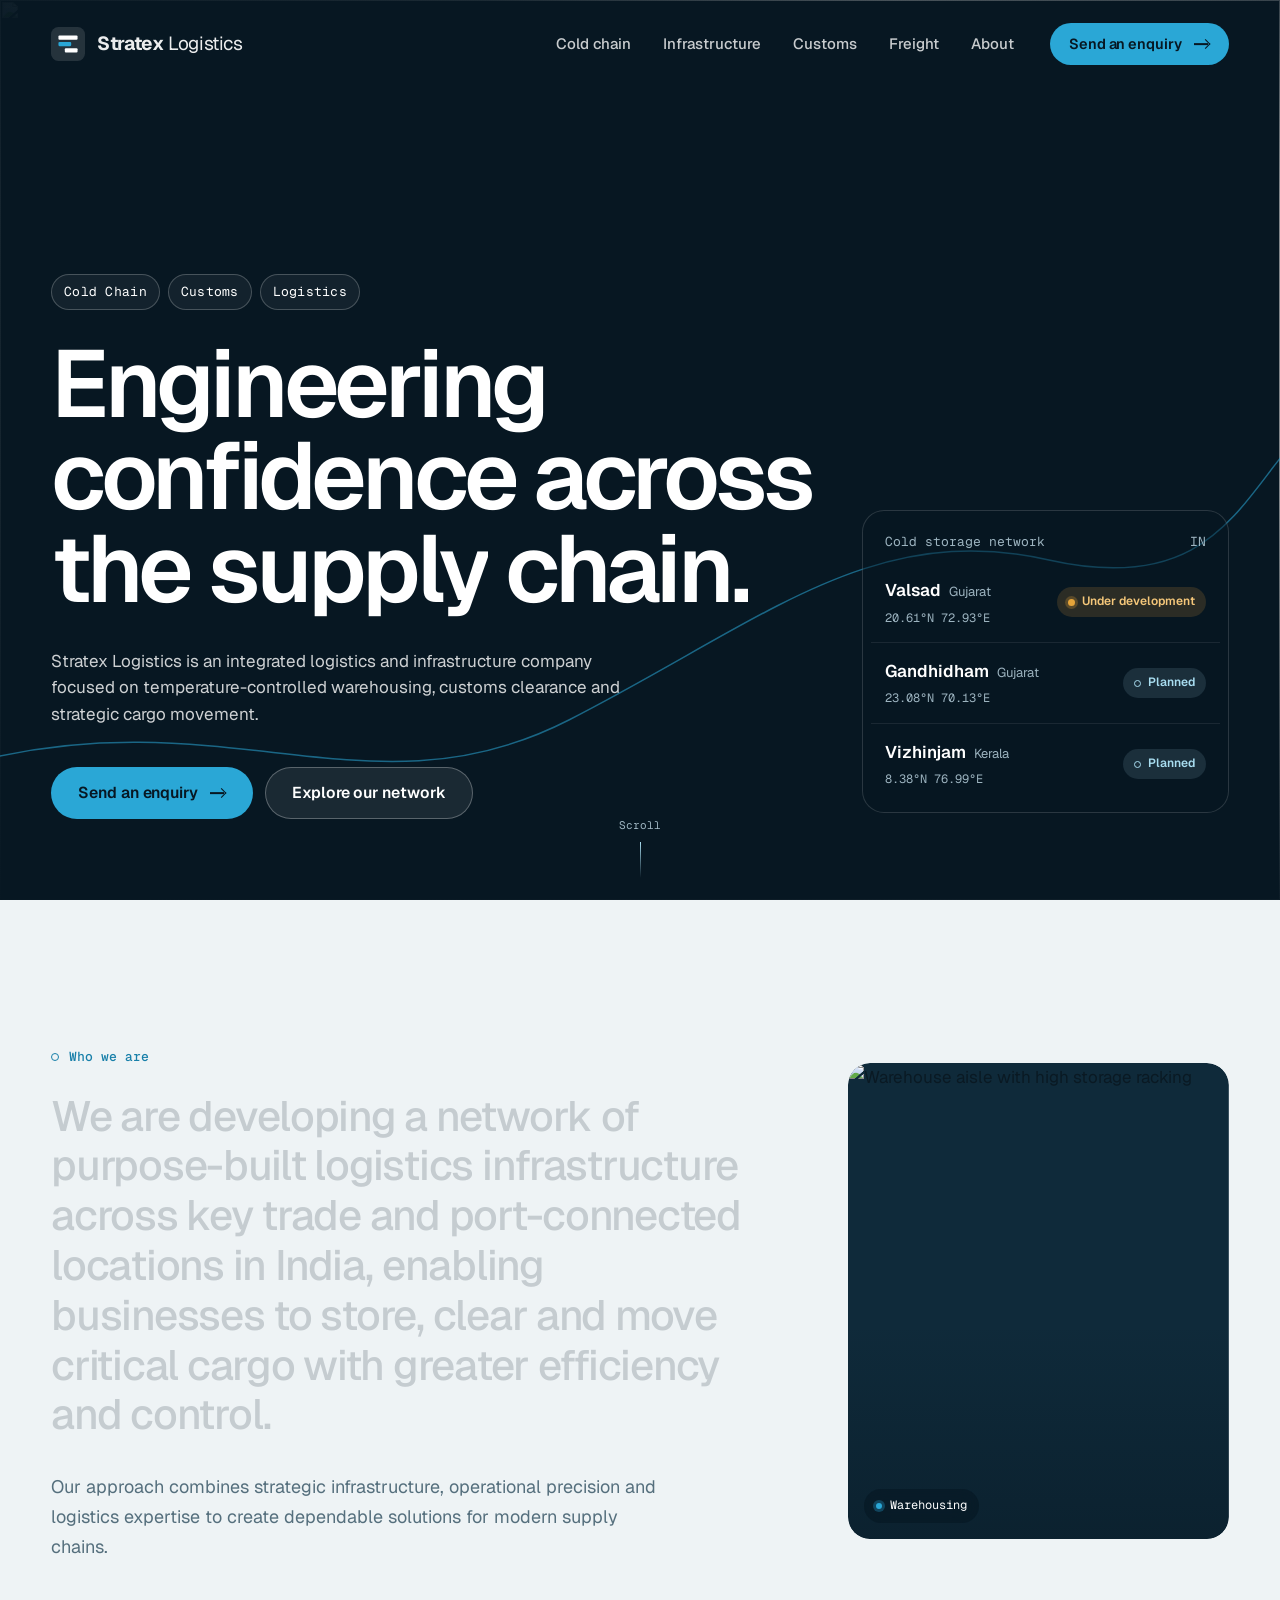
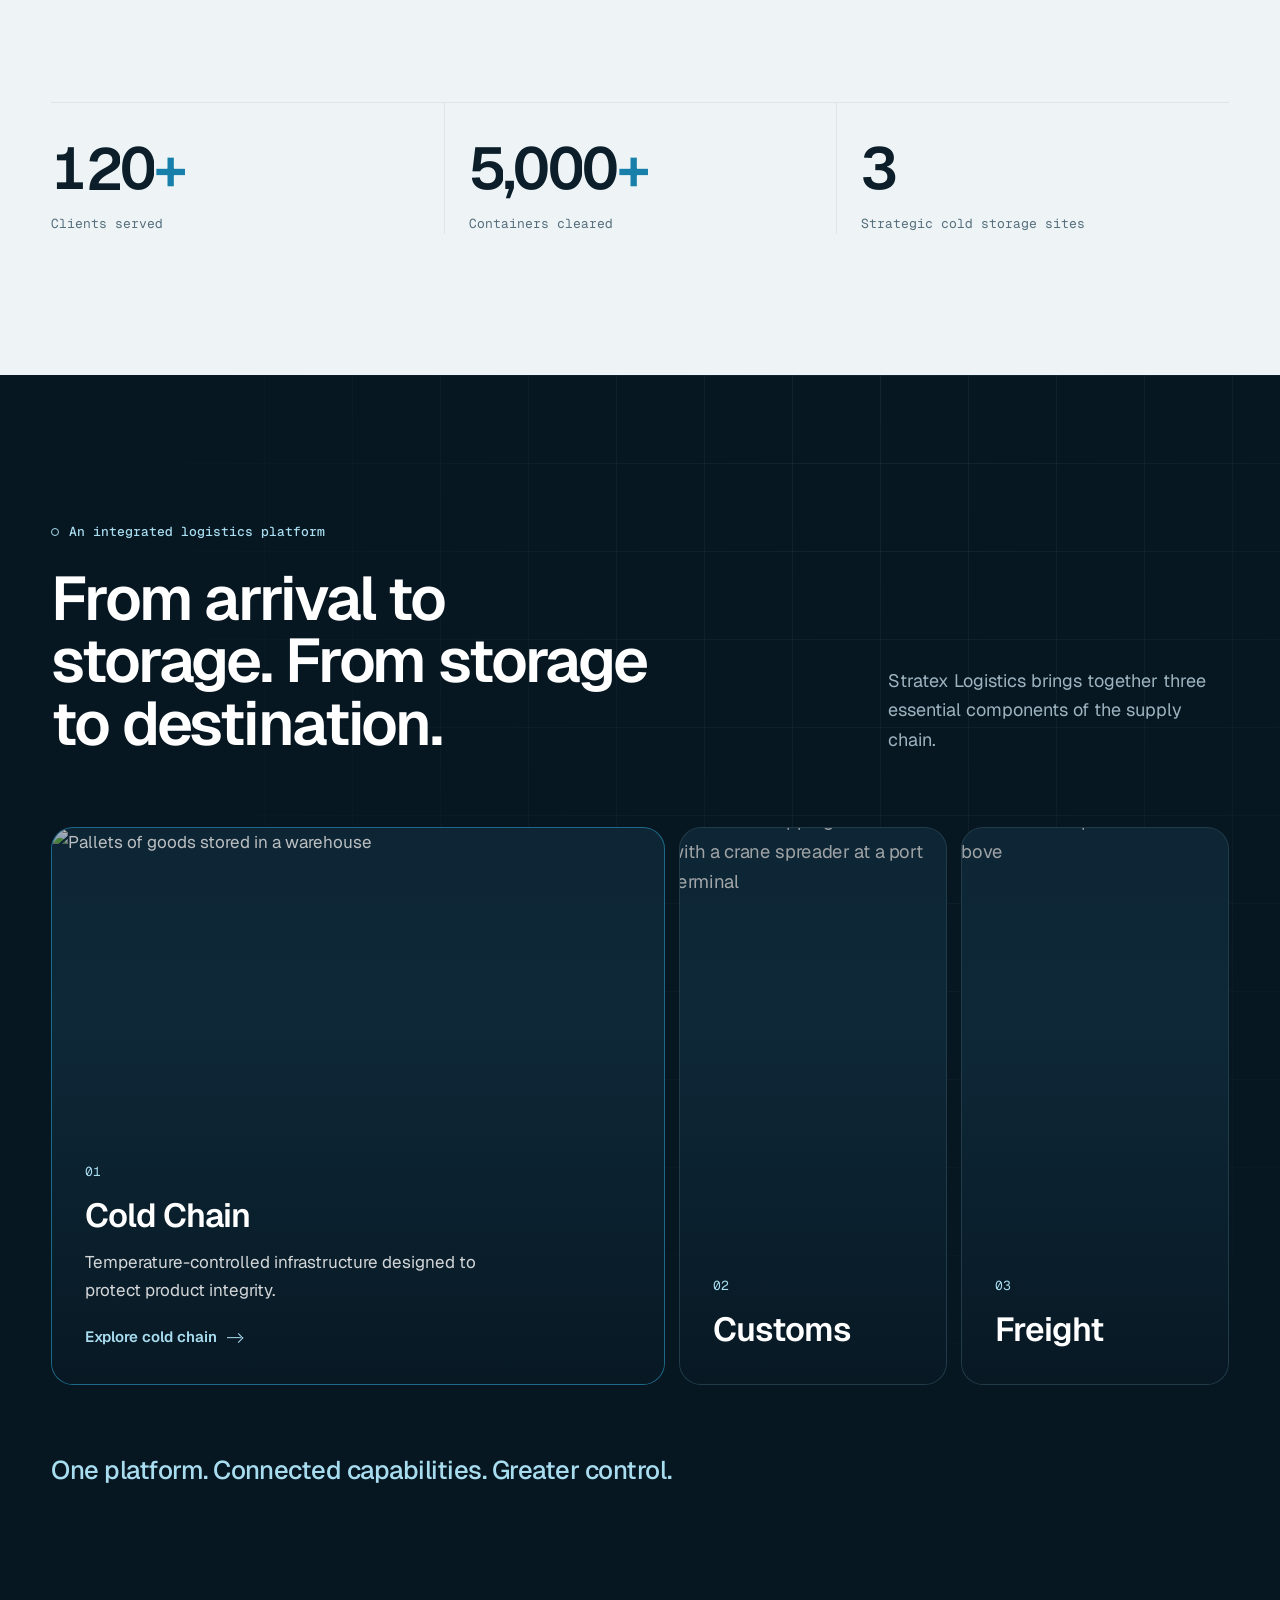
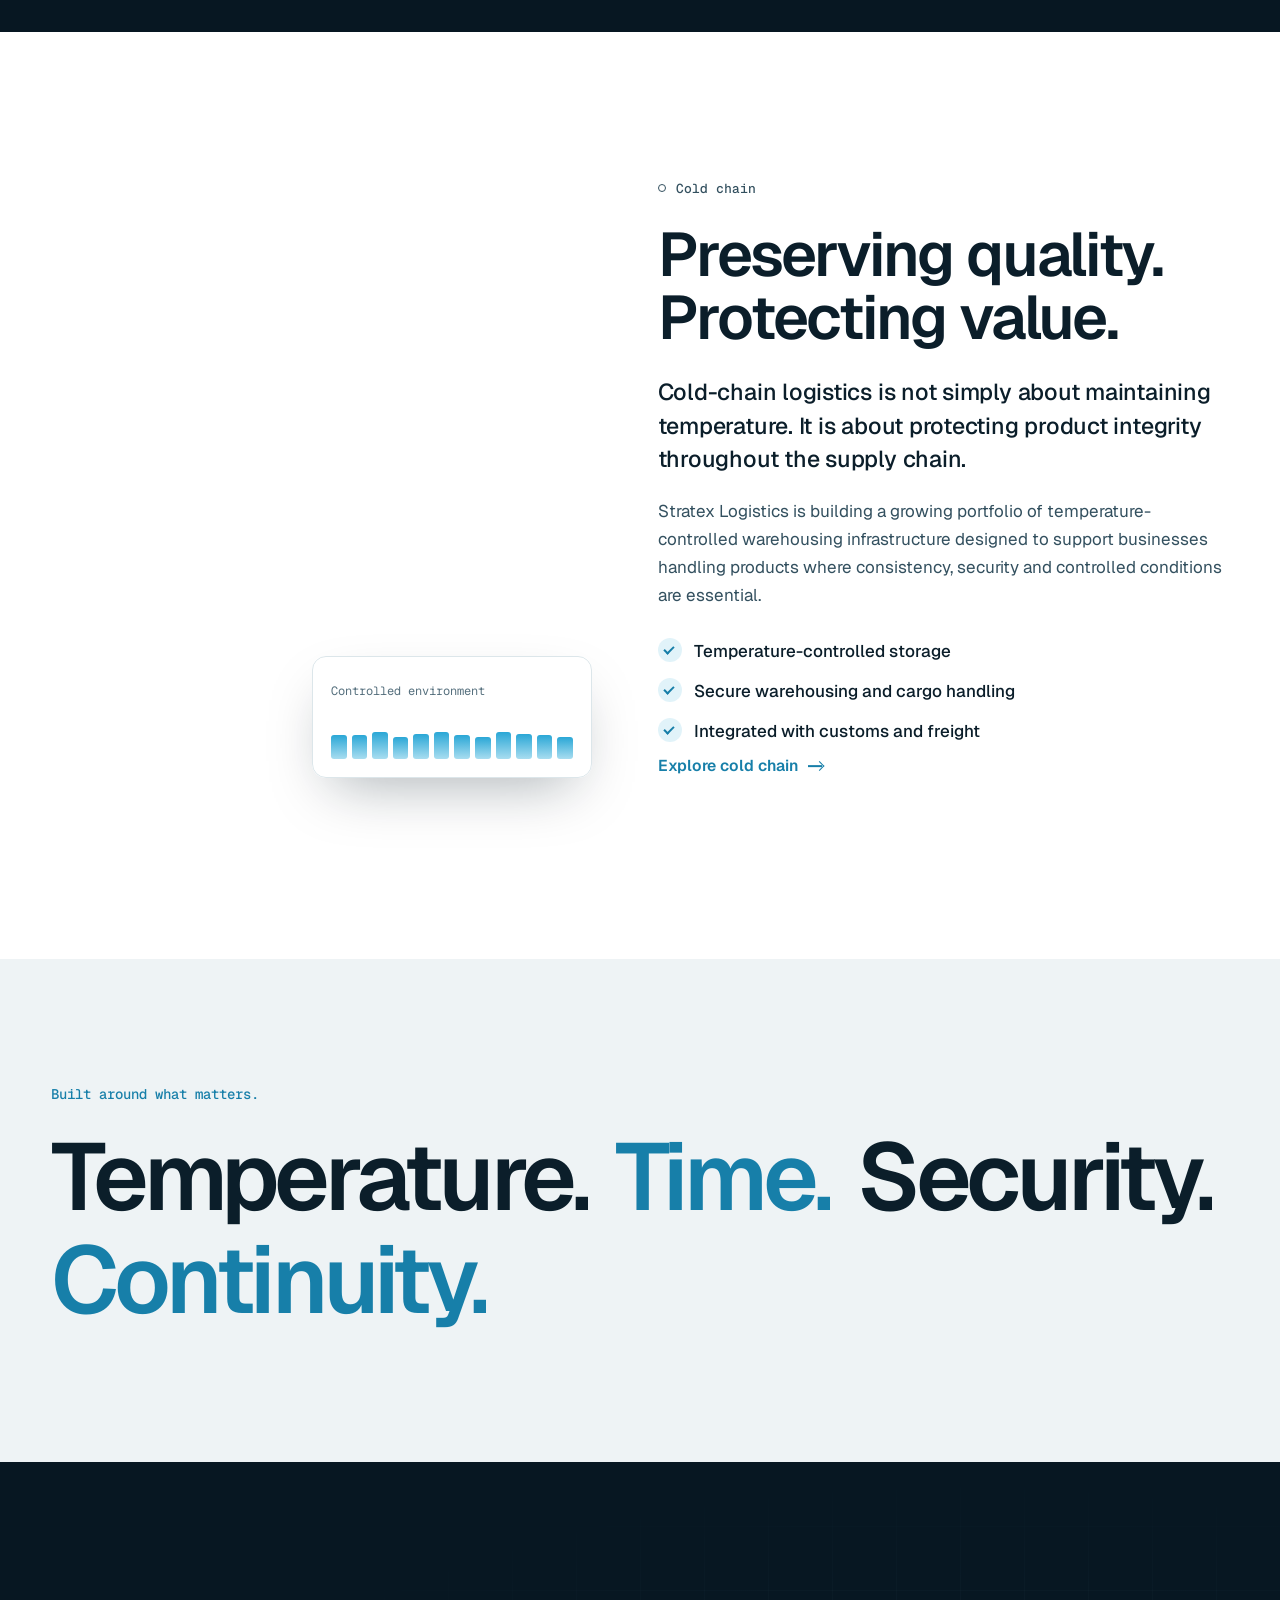
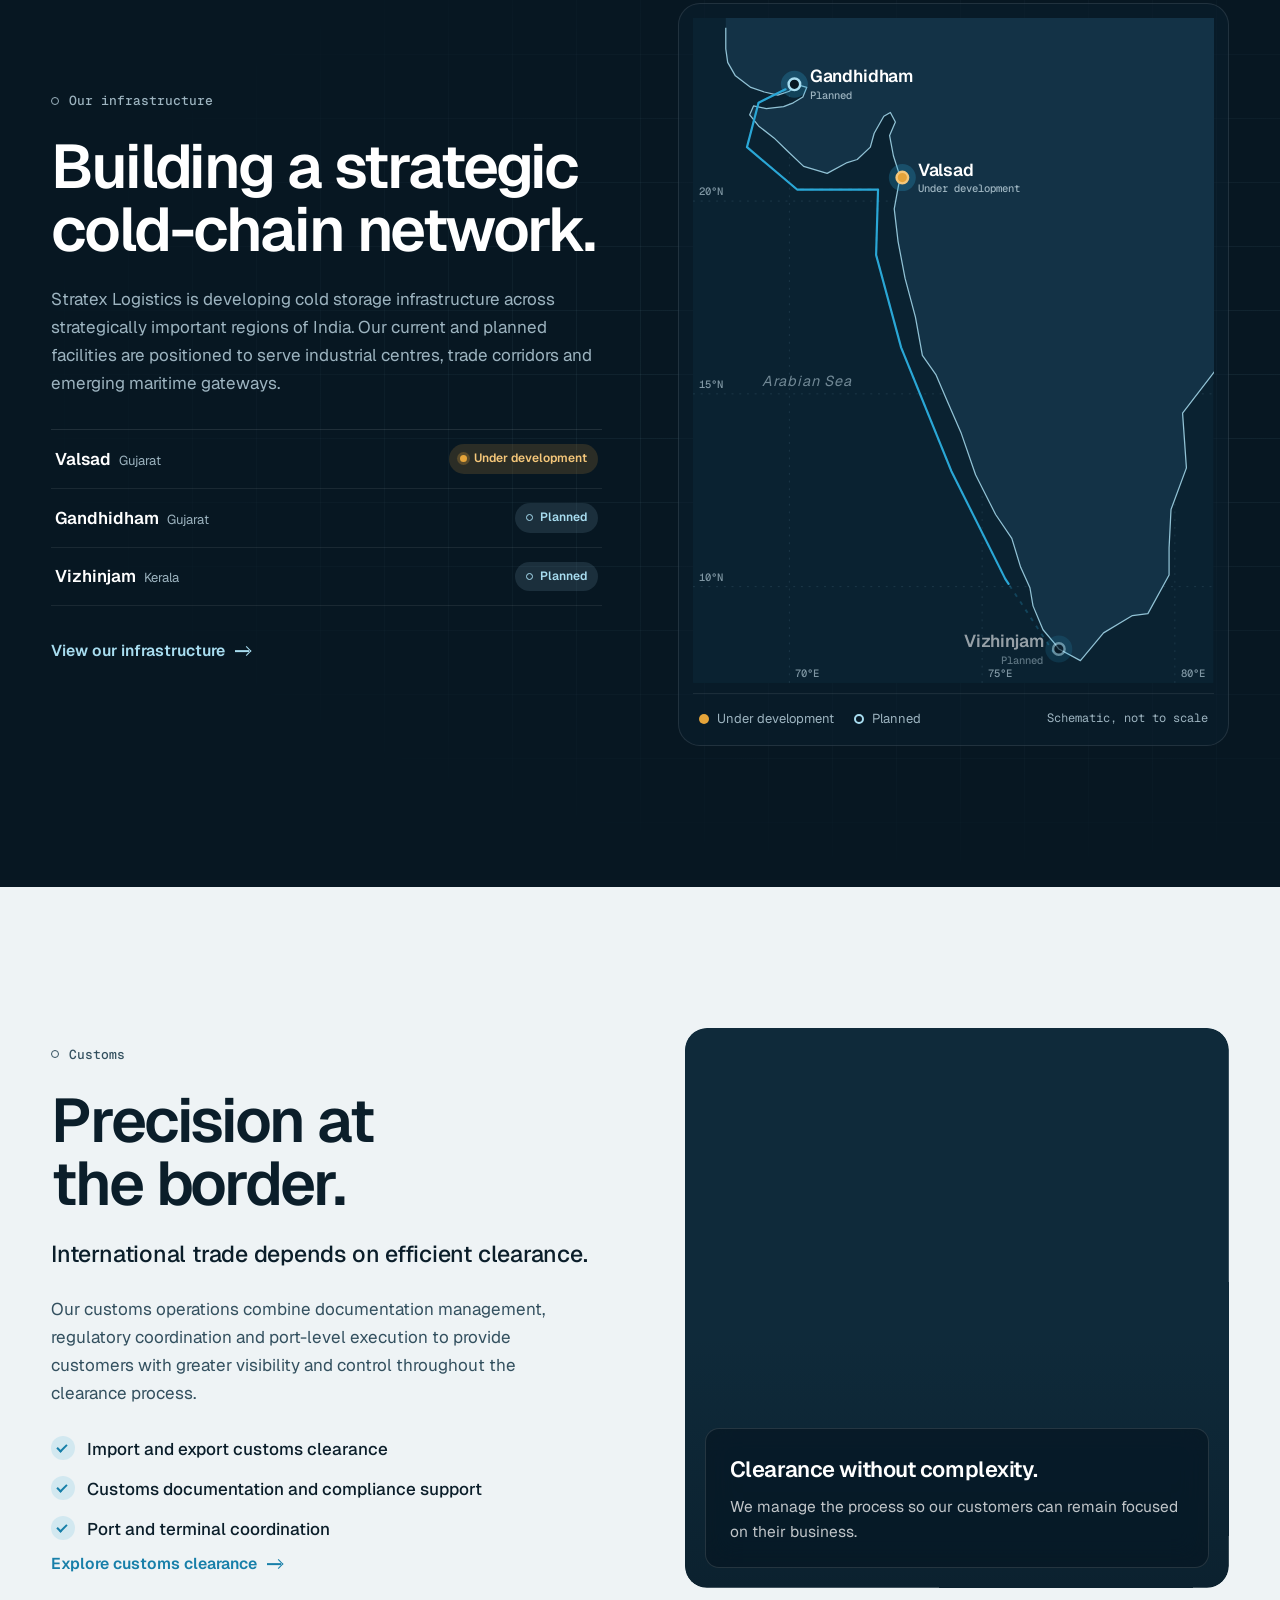
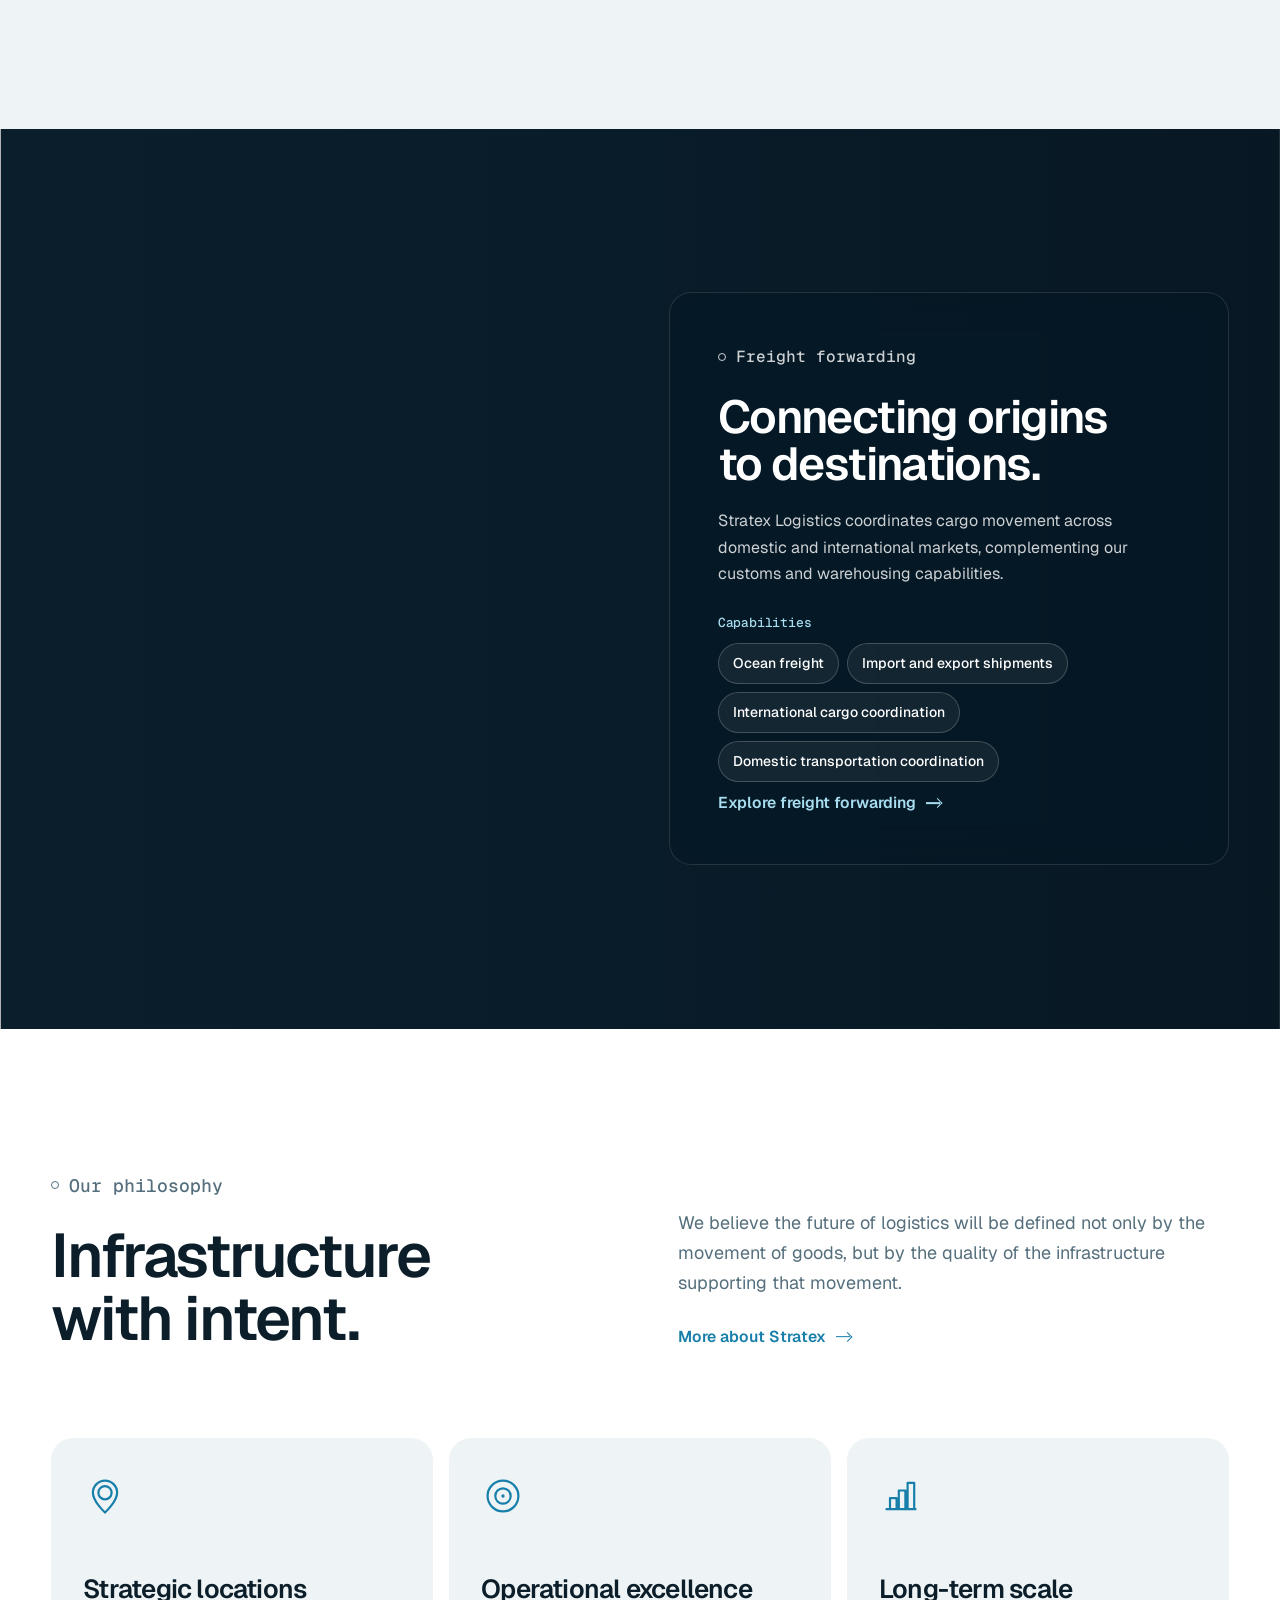
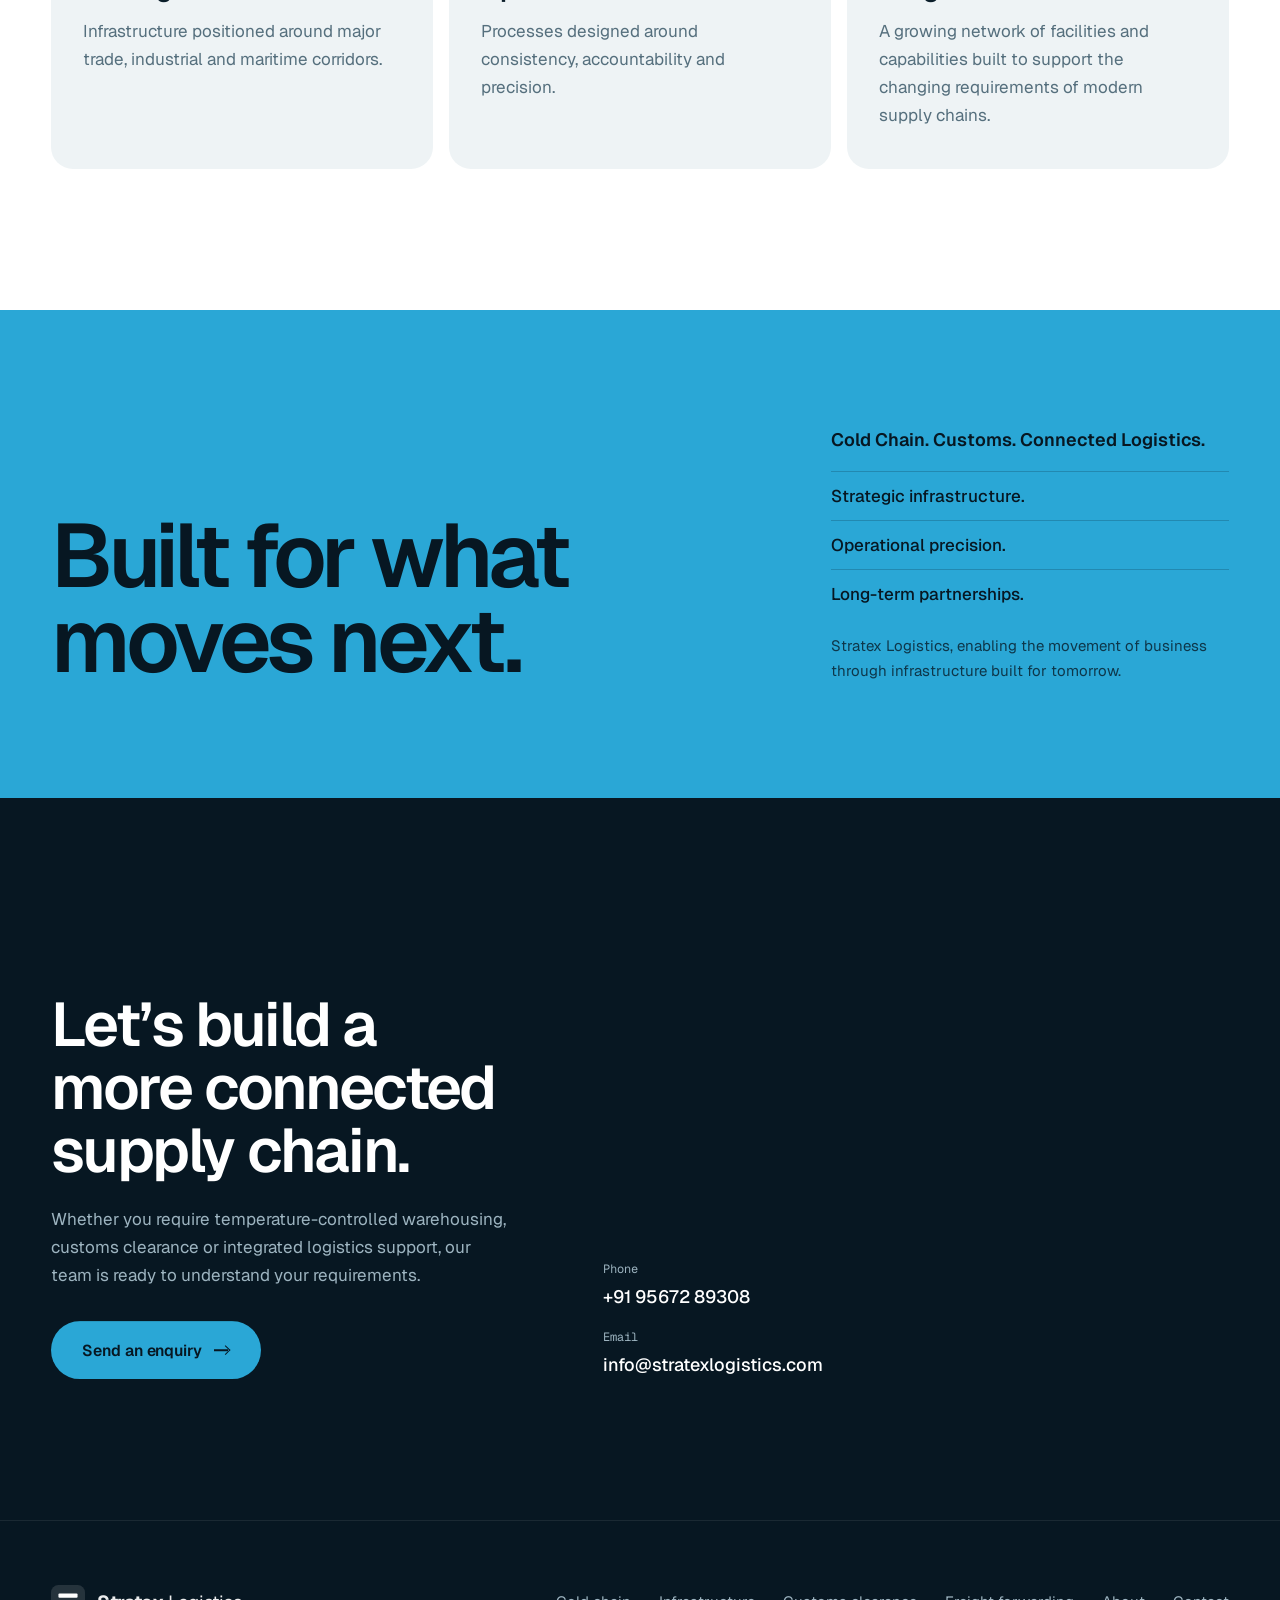
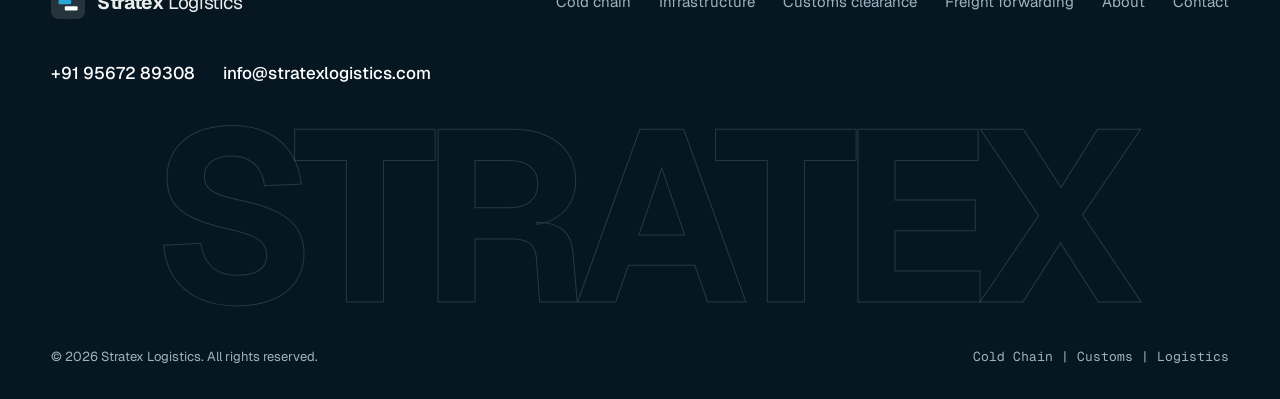
==== commit 221d35d0: "Hide sample testimonials until real quotes are available Co-Authored-By: Claude Opus 5.5 <noreply@an" ====
--- a/index.html
+++ b/index.html
@@ -413,8 +413,8 @@
 
     <!-- ============ TESTIMONIALS ============
          SAMPLE CONTENT: these quotes are placeholders, not real client feedback.
-         Replace them with genuine, approved testimonials before publishing. -->
-    <section class="testimonials" id="testimonials" aria-labelledby="testimonials-title" data-sample>
+         Replace them with genuine, approved testimonials, then delete the word "hidden" below to show the section. -->
+    <section class="testimonials" id="testimonials" aria-labelledby="testimonials-title" data-sample hidden>
       <div class="wrap">
         <div class="t-head">
           <div>
--- a/styles.css
+++ b/styles.css
@@ -578,6 +578,15 @@
 
 .split { display: grid; grid-template-columns: 1.05fr .95fr; gap: clamp(40px, 7vw, 112px); align-items: center; }
 .split-figure { aspect-ratio: 4 / 5; }
+/* Customs photo reused inside a two-column split: drop its home-page grid area */
+.split .customs-figure { grid-area: auto; align-self: stretch; min-height: 520px; }
+
+/* Call-to-action with a background photo */
+.cta-photo { position: relative; isolation: isolate; overflow: hidden; }
+.cta-photo-media { position: absolute; inset: -12% 0; z-index: -2; }
+.cta-photo-media img { width: 100%; height: 100%; object-fit: cover; filter: saturate(.8) contrast(1.05); }
+.cta-photo-shade { position: absolute; inset: 0; z-index: -1; background: linear-gradient(90deg, rgba(7,23,34,.94) 0%, rgba(7,23,34,.78) 50%, rgba(7,23,34,.45) 100%); }
+.cta-photo .cta-inner p { color: rgba(255,255,255,.8); }
 .prose h2 { margin-bottom: 1.5rem; max-width: 16ch; }
 .prose > p { max-width: 60ch; color: #33505F; }
 .prose .statement { margin-bottom: 1.25rem; color: var(--ink); }
@@ -596,7 +605,7 @@
   padding: 28px 26px 30px; border-radius: var(--r-lg); background: var(--white); border: 1px solid var(--ice-2);
   transition: transform .4s var(--ease), border-color .4s var(--ease), box-shadow .4s var(--ease);
 }
-.card .check { margin-bottom: 22px; }
+.card .check { display: block; margin-bottom: 22px; }
 .card h3 { margin-bottom: 10px; font-size: 1.25rem; letter-spacing: -0.02em; }
 .card p { margin: 0; font-size: 1rem; color: var(--slate); }
 .section-white .card { background: var(--ice); border-color: transparent; }
@@ -644,6 +653,8 @@
 /* Facilities */
 .facility { display: grid; grid-template-columns: .85fr 1.15fr; gap: clamp(28px, 5vw, 80px); padding: clamp(40px, 5vw, 64px) 0; border-top: 1px solid var(--ice-2); scroll-margin-top: 90px; }
 .facility:last-child { padding-bottom: 0; }
+.facility > header { position: sticky; top: 100px; align-self: start; }
+.network-light .network-map { background: var(--deep); border-color: transparent; }
 .facility h2 { margin-bottom: 12px; font-size: clamp(2rem, 3.6vw, 3rem); }
 .facility h2 span { font-weight: 400; color: var(--slate); }
 .facility .site-coord { margin: 0 0 16px; color: var(--reefer-deep); }
@@ -782,7 +793,9 @@
   .customs-grid { grid-template-columns: 1fr; grid-template-areas: "content" "figure" "services"; }
   .customs-grid.is-short { grid-template-areas: "content" "figure"; }
   .split, .faq-wrap, .facility { grid-template-columns: 1fr; }
+  .facility > header { position: static; }
   .split-figure { aspect-ratio: 16 / 10; }
+  .split .customs-figure { min-height: 380px; }
   .split.reverse-mobile .img-frame { order: -1; }
   .related { grid-template-columns: 1fr; }
   .related-card { min-height: 0; }
